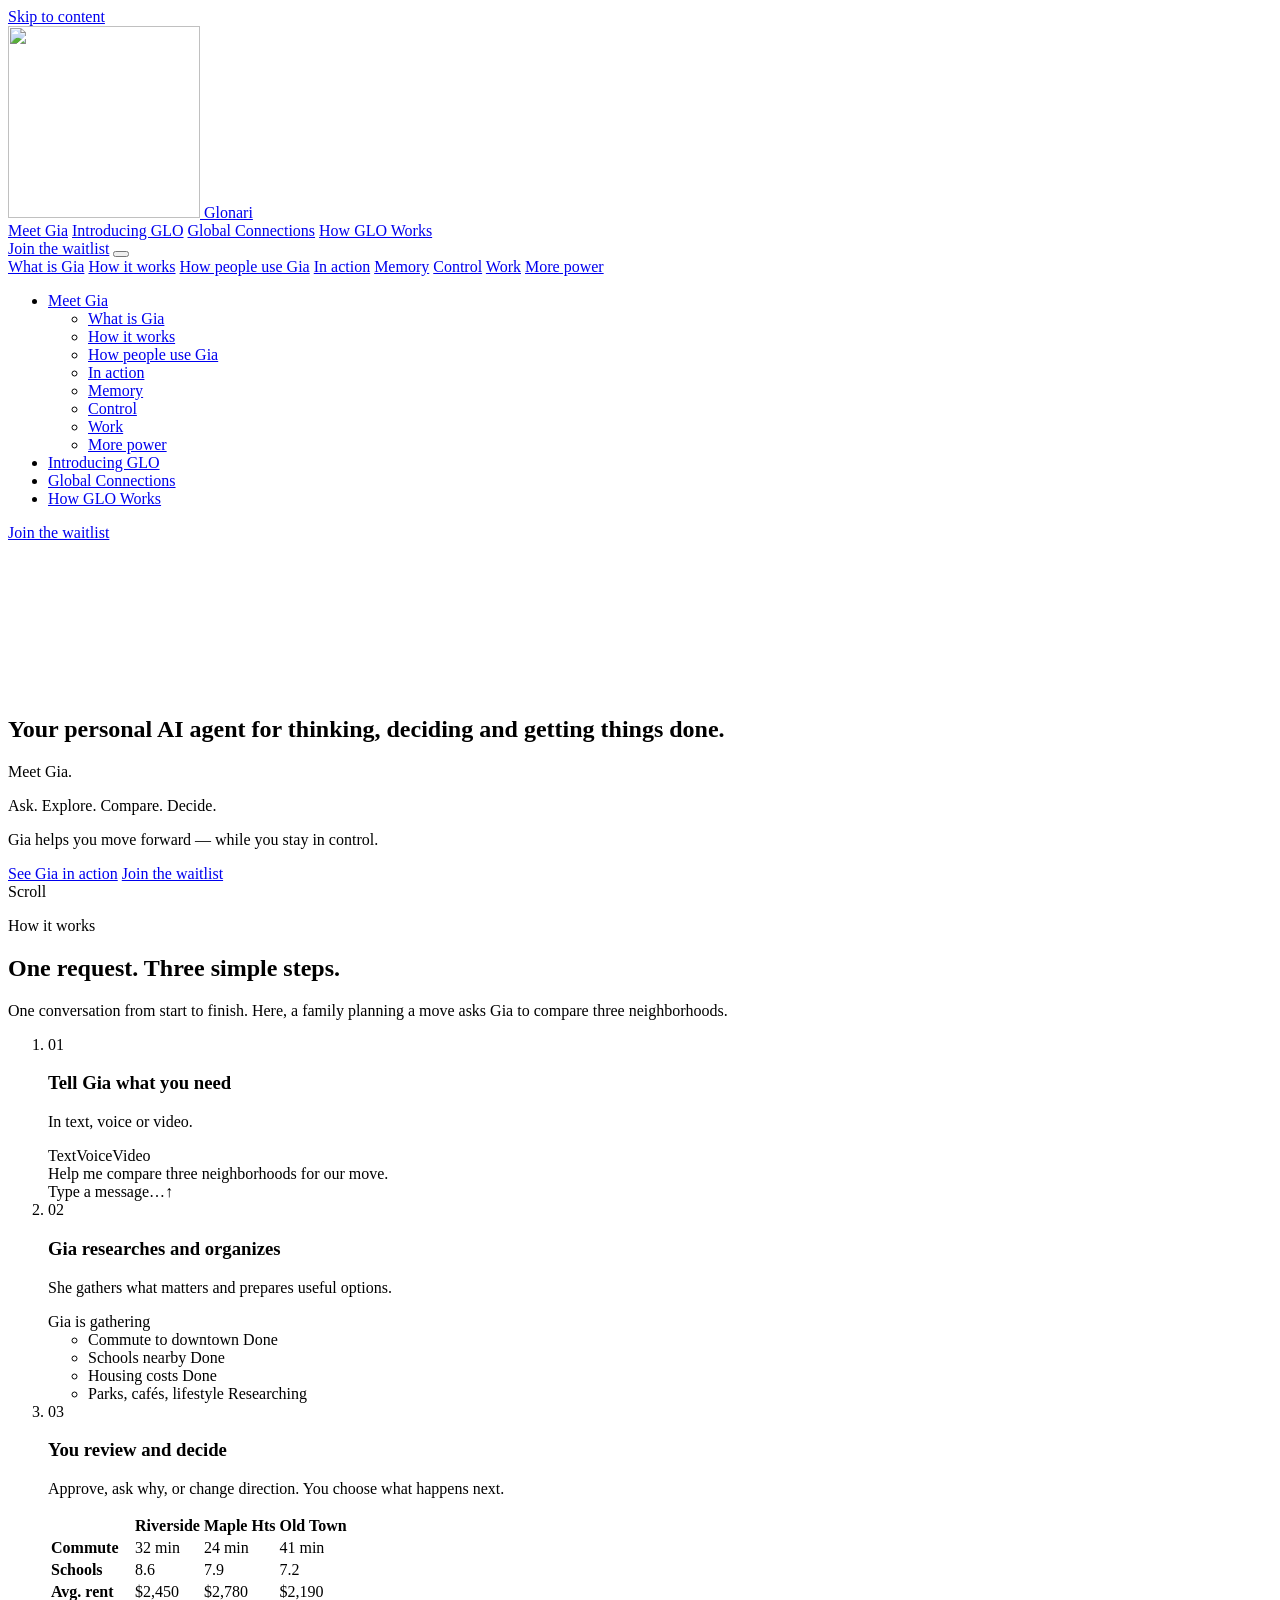
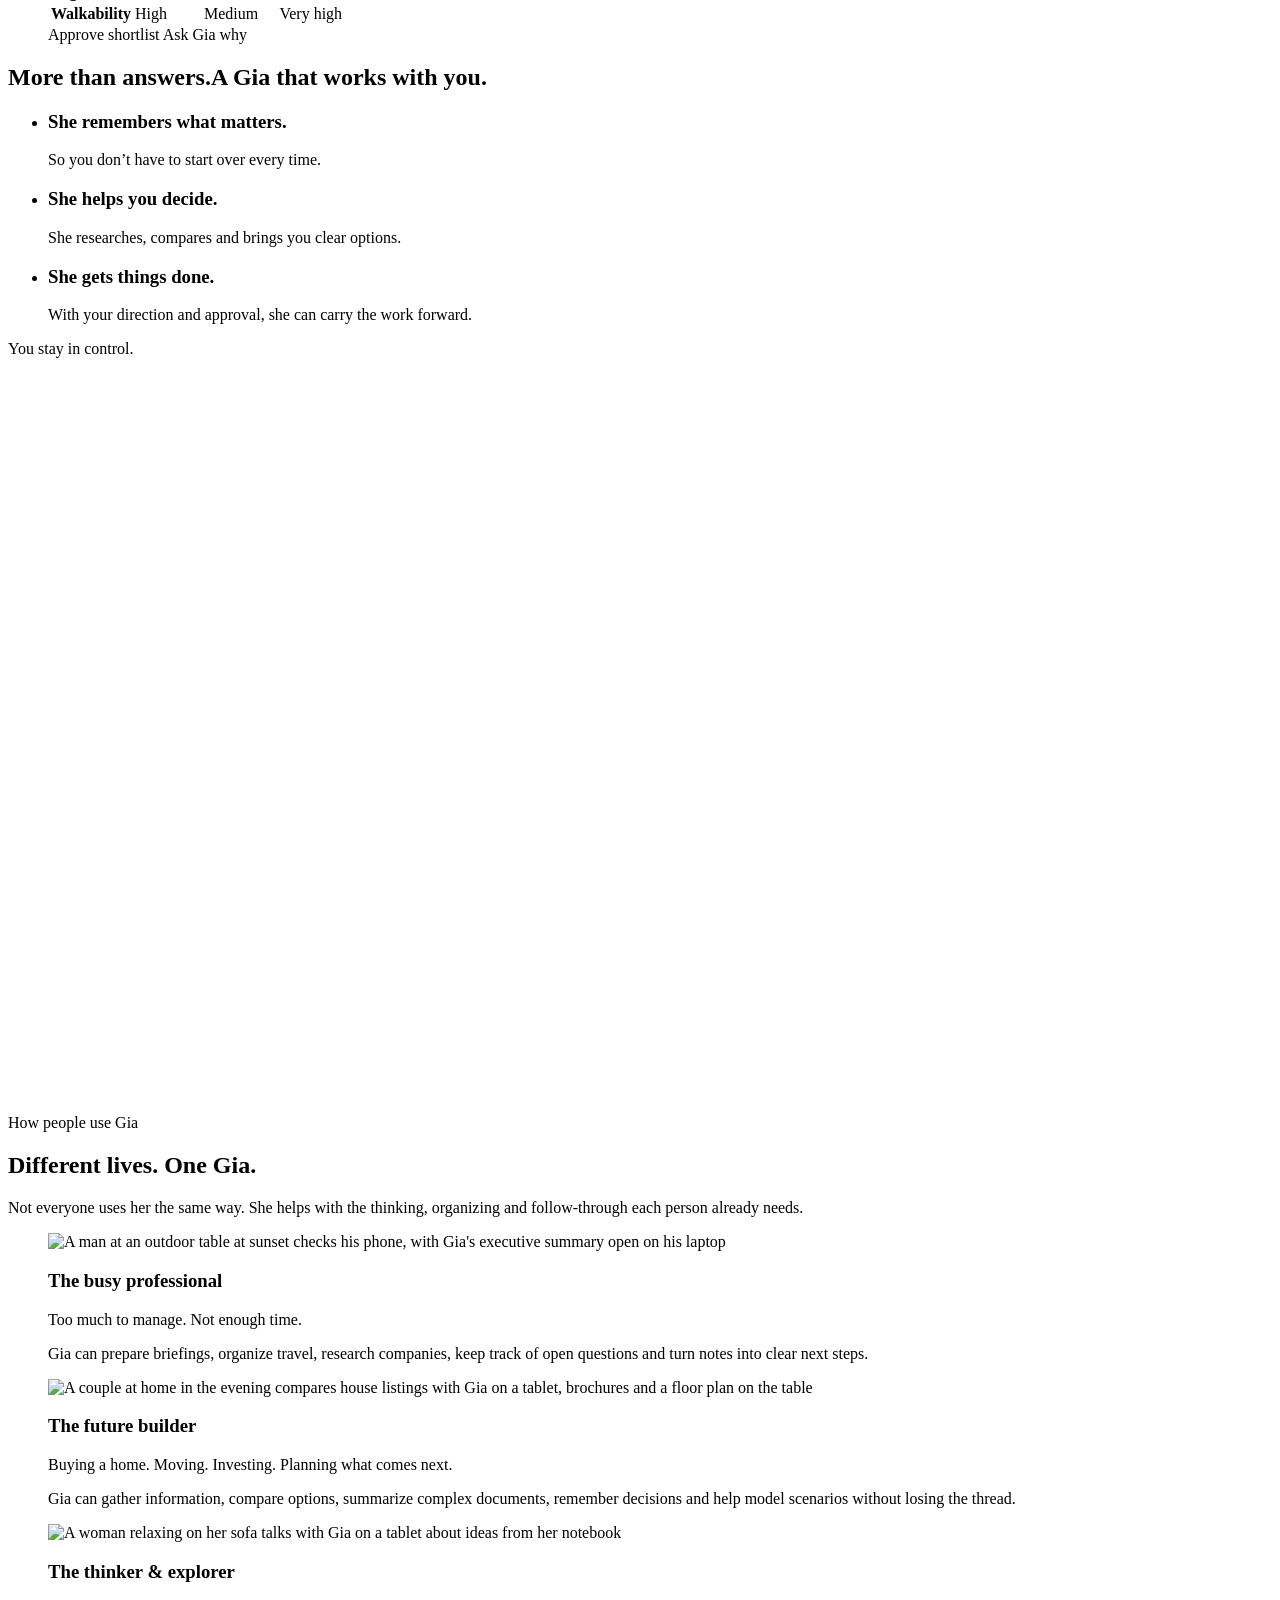
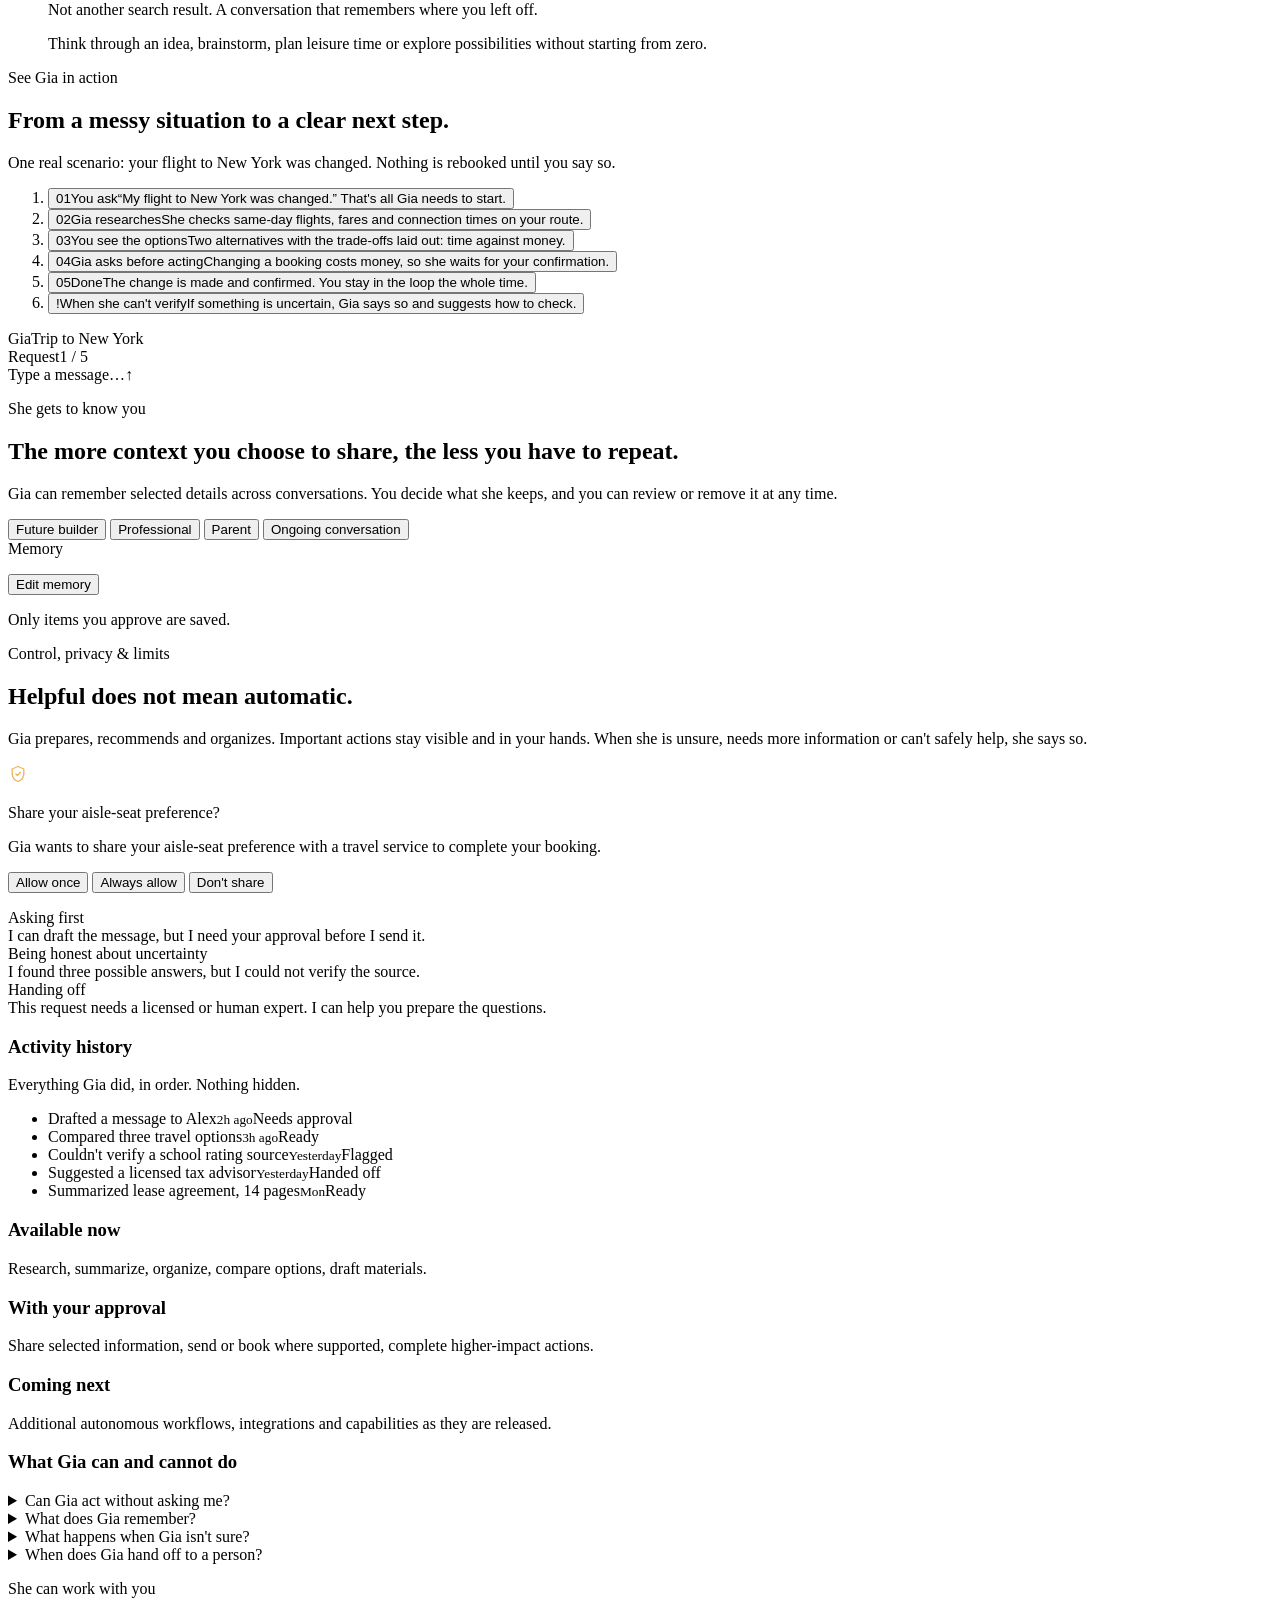
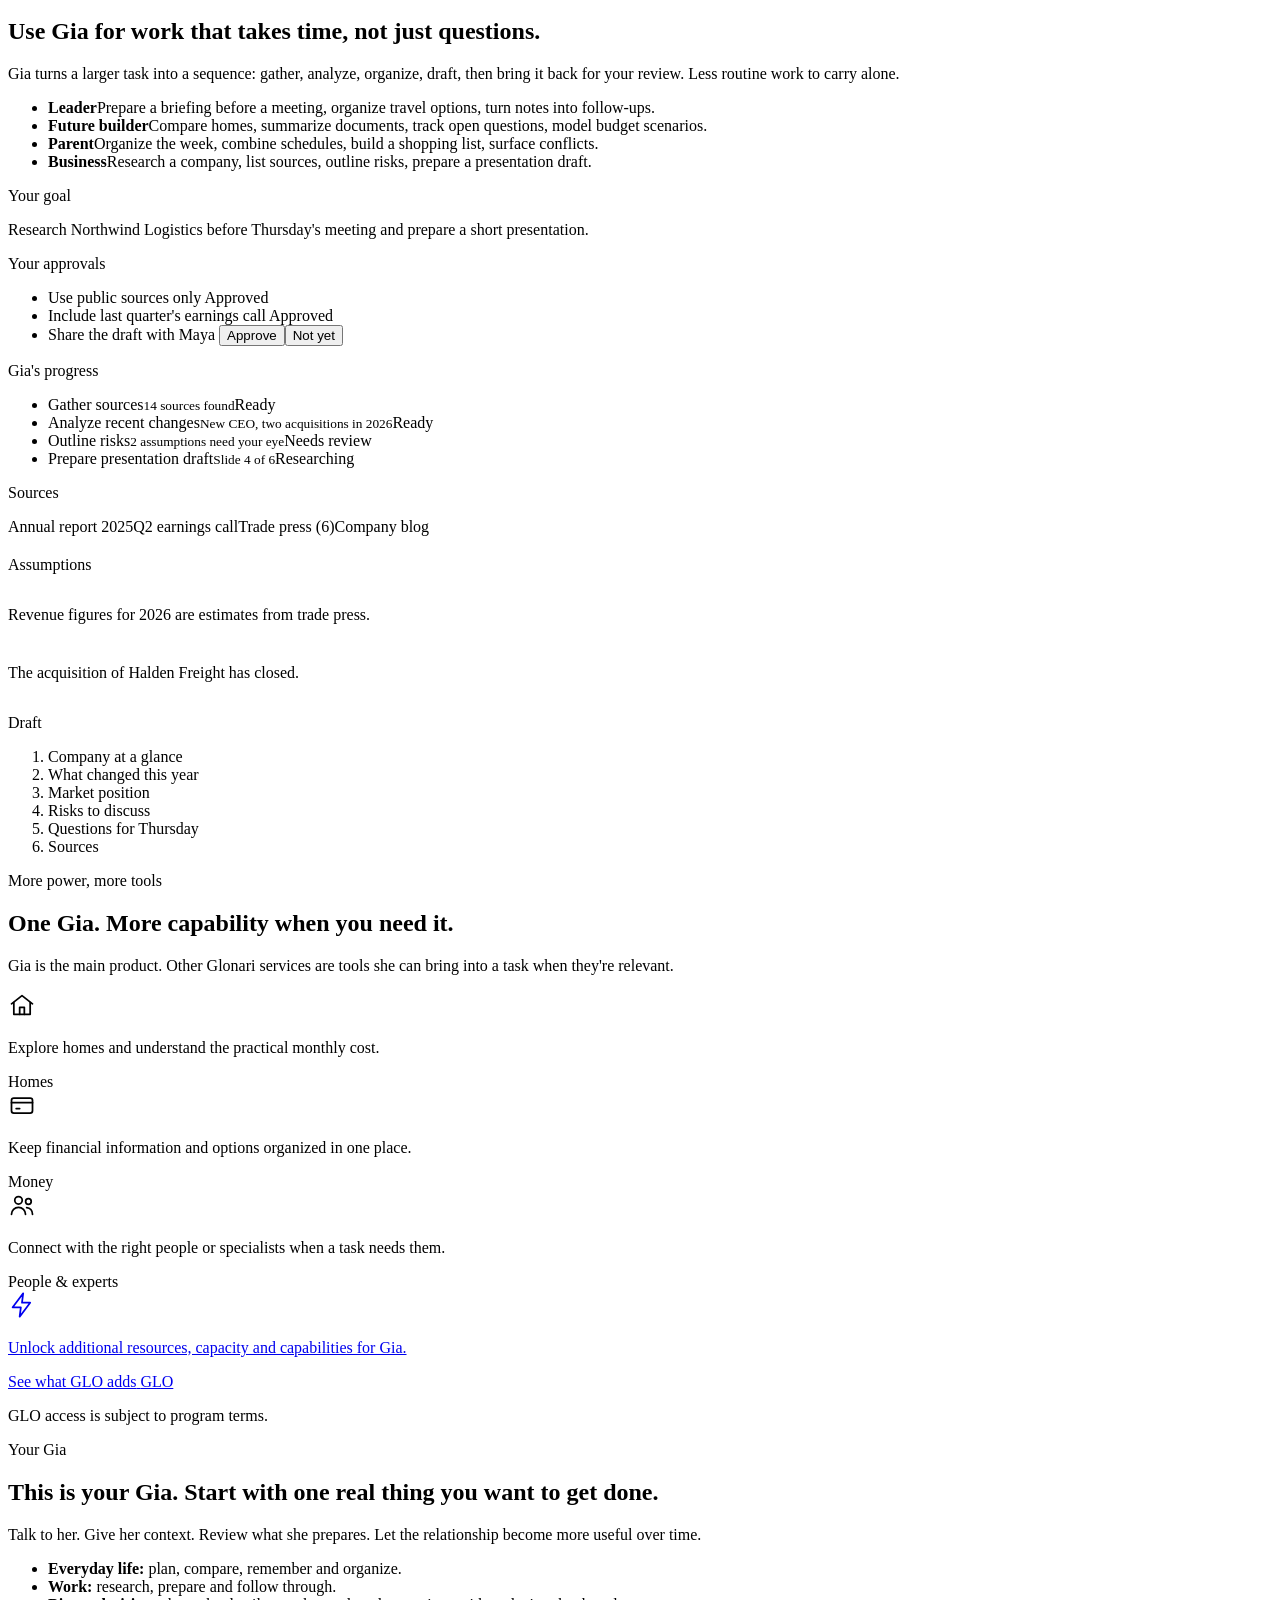
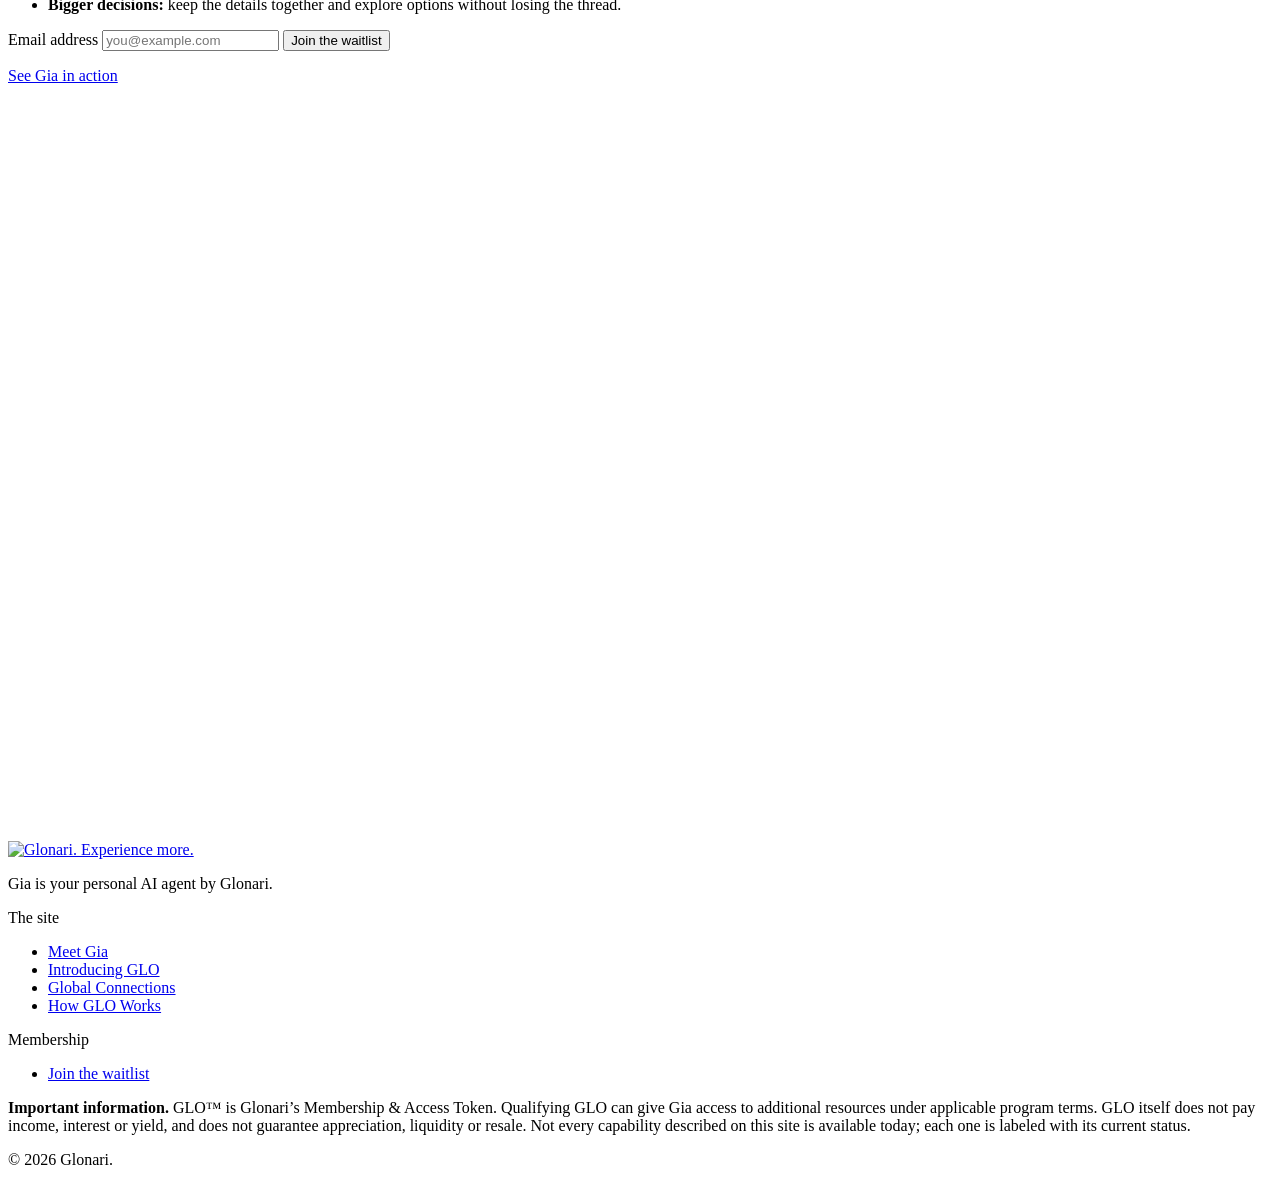
==== index.html @ 541f6dfb "Add files via upload" ====
<!DOCTYPE html>
<html lang="en">
<head>
<meta charset="utf-8">
<meta name="viewport" content="width=device-width, initial-scale=1, viewport-fit=cover">
<title>Meet Gia</title>
<link rel="preconnect" href="https://fonts.googleapis.com">
<link rel="preconnect" href="https://fonts.gstatic.com" crossorigin>
<link href="https://fonts.googleapis.com/css2?family=IBM+Plex+Mono:wght@500;600&amp;family=IBM+Plex+Sans:wght@400;500;600;700&amp;family=Playfair+Display:wght@500;600;700&amp;display=swap" rel="stylesheet">
<link rel="icon" href="assets/logo/favicon-32.png" sizes="32x32" type="image/png">
<link rel="apple-touch-icon" href="assets/logo/favicon-180.png">
<link rel="stylesheet" href="css/tokens.css">
<link rel="stylesheet" href="css/base.css">
<link rel="stylesheet" href="css/components.css">
<link rel="stylesheet" href="css/shell.css">
<link rel="stylesheet" href="css/pages/meet-gia.css">
</head>
<body class="no-js" data-page="meet-gia">
<a class="sr-only" href="#main">Skip to content</a>

<!-- shell:header -->
<header class="site-header">
  <div class="site-header__row">
    <a class="brand" href="#what" aria-label="Glonari, back to top">
      <img class="brand__mark" src="assets/logo/glonari-mark.webp" width="192" height="192" alt="">
      <span class="brand__name">Glonari</span>
    </a>
    <nav class="site-nav" aria-label="Site">
        <a href="index.html" aria-current="page">Meet Gia</a>
        <a href="glo.html">Introducing GLO</a>
        <a href="global-connections.html">Global Connections</a>
        <a href="how-glo-works.html">How GLO Works</a>
    </nav>
    <a class="btn btn--primary btn--sm header-cta" href="#join">Join the waitlist</a>
    <button class="menu-toggle" type="button" aria-expanded="false" aria-controls="mobile-menu" aria-label="Open menu"><span></span></button>
  </div>
  <div class="subnav">
    <nav class="subnav__inner" aria-label="On this page">
        <a href="#what">What is Gia</a>
        <a href="#how">How it works</a>
        <a href="#people">How people use Gia</a>
        <a href="#in-action">In action</a>
        <a href="#memory">Memory</a>
        <a href="#control">Control</a>
        <a href="#work">Work</a>
        <a href="#more-power">More power</a>
    </nav>
  </div>
  <div class="progress" aria-hidden="true"></div>
</header>
<div class="mobile-menu" id="mobile-menu">
  <nav aria-label="Site">
    <ul class="mm">
      <li class="mm__page is-current"><a href="index.html" aria-current="page">Meet Gia</a>
        <ul class="mm__sections" aria-label="On this page">
          <li><a href="#what">What is Gia</a></li>
          <li><a href="#how">How it works</a></li>
          <li><a href="#people">How people use Gia</a></li>
          <li><a href="#in-action">In action</a></li>
          <li><a href="#memory">Memory</a></li>
          <li><a href="#control">Control</a></li>
          <li><a href="#work">Work</a></li>
          <li><a href="#more-power">More power</a></li>
        </ul>
      </li>
      <li class="mm__page"><a href="glo.html">Introducing GLO</a></li>
      <li class="mm__page"><a href="global-connections.html">Global Connections</a></li>
      <li class="mm__page"><a href="how-glo-works.html">How GLO Works</a></li>
    </ul>
  </nav>
  <a class="btn btn--primary" href="#join">Join the waitlist</a>
</div>
<!-- /shell:header -->

<main id="main">

<!-- 01 HERO -->
<section class="hero" id="what" aria-label="Meet Gia">
  <div class="hero__stage">
    <canvas class="hero__canvas" aria-hidden="true"></canvas>
    <div class="hero__scrim" aria-hidden="true"></div>
    <div class="hero__copy">
      <div class="container">
        <div class="hero__caps">
          <div class="cap cap--1"><h1>Your personal AI agent for thinking, deciding and getting things done.</h1></div>
          <div class="cap cap--2" aria-hidden="true"><p class="cap__display">Meet Gia.</p></div>
          <div class="cap cap--3" aria-hidden="true"><p class="cap__display">Ask. Explore. Compare. Decide.</p></div>
          <div class="cap cap--4">
            <p class="cap__display">Gia helps you move forward — while you stay in control.</p>
            <div class="btn-row btn-row--stack">
              <a class="btn btn--primary" href="#in-action">See Gia in action</a>
              <a class="btn btn--secondary" href="#join">Join the waitlist</a>
            </div>
          </div>
        </div>
      </div>
    </div>
    <div class="hero__hint" aria-hidden="true">Scroll</div>
    <div class="hero__loading" aria-hidden="true"></div>
  </div>
</section>

<!-- 02 HOW IT WORKS -->
<section class="section" id="how" aria-labelledby="how-title">
  <div class="container">
    <header class="head--center reveal">
      <p class="eyebrow">How it works</p>
      <h2 class="h2" id="how-title">One request. Three simple steps.</h2>
      <p class="lead">One conversation from start to finish. Here, a family planning a move asks Gia to compare three neighborhoods.</p>
    </header>

    <ol class="steps gap-major" data-stagger>
      <li class="step">
        <div class="step__text">
          <span class="step__num">01</span>
          <h3 class="h4">Tell Gia what you need</h3>
          <p class="small">In text, voice or video.</p>
        </div>
        <div class="glass mock" aria-label="Example: the request">
          <div class="modes" aria-hidden="true"><span class="mode is-on">Text</span><span class="mode">Voice</span><span class="mode">Video</span></div>
          <div class="bubble bubble--user">Help me compare three neighborhoods for our move.</div>
          <div class="mock__input" aria-hidden="true"><span>Type a message…</span><span>↑</span></div>
        </div>
      </li>
      <li class="step">
        <div class="step__text">
          <span class="step__num">02</span>
          <h3 class="h4">Gia researches and organizes</h3>
          <p class="small">She gathers what matters and prepares useful options.</p>
        </div>
        <div class="glass mock" aria-label="Example: Gia researching">
          <div class="gia-tag"><span class="gia-dot"></span>Gia is gathering</div>
          <ul class="factor-list">
            <li>Commute to downtown <span class="status status--ready">Done</span></li>
            <li>Schools nearby <span class="status status--ready">Done</span></li>
            <li>Housing costs <span class="status status--ready">Done</span></li>
            <li>Parks, cafés, lifestyle <span class="status status--working">Researching</span></li>
          </ul>
        </div>
      </li>
      <li class="step">
        <div class="step__text">
          <span class="step__num">03</span>
          <h3 class="h4">You review and decide</h3>
          <p class="small">Approve, ask why, or change direction. You choose what happens next.</p>
        </div>
        <div class="glass mock is-active" aria-label="Example: comparison for review">
          <table class="cmp">
            <thead><tr><th scope="col"></th><th scope="col">Riverside</th><th scope="col">Maple Hts</th><th scope="col">Old Town</th></tr></thead>
            <tbody>
              <tr><th scope="row">Commute</th><td>32 min</td><td class="best">24 min</td><td>41 min</td></tr>
              <tr><th scope="row">Schools</th><td class="best">8.6</td><td>7.9</td><td>7.2</td></tr>
              <tr><th scope="row">Avg. rent</th><td>$2,450</td><td>$2,780</td><td class="best">$2,190</td></tr>
              <tr><th scope="row">Walkability</th><td>High</td><td>Medium</td><td class="best">Very high</td></tr>
            </tbody>
          </table>
          <div class="btn-row">
            <span class="btn btn--primary btn--sm">Approve shortlist</span>
            <span class="btn btn--secondary btn--sm">Ask Gia why</span>
          </div>
        </div>
      </li>
    </ol>
  </div>
</section>

<!-- 02b A GIA THAT WORKS WITH YOU (breather) -->
<section class="section section--compact section--deep" id="with-you" data-nav="how" aria-labelledby="with-you-title">
  <div class="container breather">
    <div class="breather__text reveal">
      <h2 class="h2" id="with-you-title">More than answers.<span class="breather__sub">A Gia that works with you.</span></h2>
      <ul class="pillars">
        <li><h3 class="h4">She remembers what matters.</h3><p class="small">So you don’t have to start over every time.</p></li>
        <li><h3 class="h4">She helps you decide.</h3><p class="small">She researches, compares and brings you clear options.</p></li>
        <li><h3 class="h4">She gets things done.</h3><p class="small">With your direction and approval, she can carry the work forward.</p></li>
      </ul>
      <p class="breather__close">You stay in control.</p>
    </div>
    <figure class="breather__media media-frame" style="--ratio: 16 / 9">
      <div class="media-frame__box" data-parallax>
        <video class="breather__video" src="assets/video/works-with-you.mp4" poster="assets/images/works-with-you-start.webp" data-end-poster="assets/images/works-with-you-end.webp" width="1280" height="720" muted playsinline preload="auto" aria-hidden="true"></video>
      </div>
    </figure>
  </div>
</section>

<!-- 03 HOW PEOPLE USE GIA -->
<section class="section" id="people" aria-labelledby="people-title">
  <div class="container">
    <header class="head--center reveal">
      <p class="eyebrow">How people use Gia</p>
      <h2 class="h2" id="people-title">Different lives. One Gia.</h2>
      <p class="lead">Not everyone uses her the same way. She helps with the thinking, organizing and follow-through each person already needs.</p>
    </header>

    <div class="personas gap-major" data-stagger>
      <figure class="persona">
        <div class="media-frame__box persona__frame" data-parallax>
          <img class="persona__img" src="assets/images/busy-professional.webp" width="1200" height="675" loading="lazy" decoding="async" style="object-position: 38% 50%" alt="A man at an outdoor table at sunset checks his phone, with Gia's executive summary open on his laptop">
        </div>
        <figcaption class="persona__body">
          <h3 class="h4">The busy professional</h3>
          <p class="persona__tag">Too much to manage. Not enough time.</p>
          <p class="small">Gia can prepare briefings, organize travel, research companies, keep track of open questions and turn notes into clear next steps.</p>
        </figcaption>
      </figure>
      <figure class="persona">
        <div class="media-frame__box persona__frame" data-parallax>
          <img class="persona__img" src="assets/images/couple-comparing-homes.webp" width="1200" height="675" loading="lazy" decoding="async" style="object-position: 55% 50%" alt="A couple at home in the evening compares house listings with Gia on a tablet, brochures and a floor plan on the table">
        </div>
        <figcaption class="persona__body">
          <h3 class="h4">The future builder</h3>
          <p class="persona__tag">Buying a home. Moving. Investing. Planning what comes next.</p>
          <p class="small">Gia can gather information, compare options, summarize complex documents, remember decisions and help model scenarios without losing the thread.</p>
        </figcaption>
      </figure>
      <figure class="persona">
        <div class="media-frame__box persona__frame" data-parallax>
          <img class="persona__img" src="assets/images/quiet-moment.webp" width="1200" height="900" loading="lazy" decoding="async" style="object-position: 50% 45%" alt="A woman relaxing on her sofa talks with Gia on a tablet about ideas from her notebook">
        </div>
        <figcaption class="persona__body">
          <h3 class="h4">The thinker &amp; explorer</h3>
          <p class="persona__tag">Not another search result. A conversation that remembers where you left off.</p>
          <p class="small">Think through an idea, brainstorm, plan leisure time or explore possibilities without starting from zero.</p>
        </figcaption>
      </figure>
    </div>
  </div>
</section>

<!-- 04 SEE GIA IN ACTION -->
<section class="section" id="in-action" aria-labelledby="action-title">
  <div class="container">
    <div class="action">
      <div class="action__list">
        <header class="reveal">
          <p class="eyebrow">See Gia in action</p>
          <h2 class="h2" id="action-title">From a messy situation to a clear next step.</h2>
          <p class="lead">One real scenario: your flight to New York was changed. Nothing is rebooked until you say so.</p>
        </header>
        <ol class="action__rows" id="action-rows">
          <li class="arow is-active"><button type="button" data-state="0"><span class="arow__mark">01</span><span class="arow__title">You ask</span><span class="arow__desc">“My flight to New York was changed.” That's all Gia needs to start.</span></button></li>
          <li class="arow"><button type="button" data-state="1"><span class="arow__mark">02</span><span class="arow__title">Gia researches</span><span class="arow__desc">She checks same-day flights, fares and connection times on your route.</span></button></li>
          <li class="arow"><button type="button" data-state="2"><span class="arow__mark">03</span><span class="arow__title">You see the options</span><span class="arow__desc">Two alternatives with the trade-offs laid out: time against money.</span></button></li>
          <li class="arow"><button type="button" data-state="3"><span class="arow__mark">04</span><span class="arow__title">Gia asks before acting</span><span class="arow__desc">Changing a booking costs money, so she waits for your confirmation.</span></button></li>
          <li class="arow"><button type="button" data-state="4"><span class="arow__mark">05</span><span class="arow__title">Done</span><span class="arow__desc">The change is made and confirmed. You stay in the loop the whole time.</span></button></li>
          <li class="arow arow--alt"><button type="button" data-state="5"><span class="arow__mark">!</span><span class="arow__title">When she can't verify</span><span class="arow__desc">If something is uncertain, Gia says so and suggests how to check.</span></button></li>
        </ol>
      </div>
      <div class="action__panel">
        <div class="glass phone is-active" role="region" aria-label="Gia conversation example" aria-live="polite">
          <div class="phone__head"><span class="gia-dot"></span><span class="phone__title">Gia</span><span class="phone__sub">Trip to New York</span></div>
          <div class="phone__body" id="phone-body"></div>
          <div class="phone__foot">
            <div class="phone__state"><span id="phone-state">Request</span><span id="phone-count">1 / 5</span></div>
            <div class="mock__input" aria-hidden="true"><span>Type a message…</span><span>↑</span></div>
          </div>
        </div>
      </div>
    </div>
  </div>
</section>

<!-- 05 MEMORY -->
<section class="section section--deep" id="memory" aria-labelledby="memory-title">
  <div class="container split split--mem">
    <div>
      <header class="reveal">
        <p class="eyebrow">She gets to know you</p>
        <h2 class="h2" id="memory-title">The more context you choose to share, the less you have to repeat.</h2>
        <p class="lead">Gia can remember selected details across conversations. You decide what she keeps, and you can review or remove it at any time.</p>
      </header>
      <div class="tabs" role="tablist" aria-label="Memory examples">
        <button class="tab" role="tab" aria-selected="true" aria-controls="mem-panel" data-mem="builder">Future builder</button>
        <button class="tab" role="tab" aria-selected="false" aria-controls="mem-panel" data-mem="pro" tabindex="-1">Professional</button>
        <button class="tab" role="tab" aria-selected="false" aria-controls="mem-panel" data-mem="parent" tabindex="-1">Parent</button>
        <button class="tab" role="tab" aria-selected="false" aria-controls="mem-panel" data-mem="talk" tabindex="-1">Ongoing conversation</button>
      </div>
    </div>
    <div class="glass mem is-active" id="mem-panel" role="tabpanel">
      <div class="mem__chat" id="mem-chat"></div>
      <aside class="mem__side" aria-label="Memory">
        <div class="mem__head"><span class="h4">Memory</span><span class="caption" id="mem-count"></span></div>
        <ul class="mem__list" id="mem-list"></ul>
        <div class="mem__toast" id="mem-toast" aria-live="polite"></div>
        <button class="btn btn--ghost btn--sm" type="button" id="mem-edit">Edit memory</button>
        <p class="mem__note">Only items you approve are saved.</p>
      </aside>
    </div>
  </div>
</section>

<!-- 06 CONTROL, PRIVACY & LIMITS -->
<section class="section" id="control" aria-labelledby="control-title">
  <div class="container">
    <header class="head--center reveal">
      <p class="eyebrow">Control, privacy &amp; limits</p>
      <h2 class="h2" id="control-title">Helpful does not mean automatic.</h2>
      <p class="lead">Gia prepares, recommends and organizes. Important actions stay visible and in your hands. When she is unsure, needs more information or can't safely help, she says so.</p>
    </header>

    <div class="control gap-major">
      <div class="glass perm is-active" aria-labelledby="perm-q">
        <div class="perm__icon" aria-hidden="true">
          <svg width="20" height="20" viewBox="0 0 24 24" fill="none" stroke="#F2B35A" stroke-width="1.6" stroke-linecap="round" stroke-linejoin="round"><path d="M12 3l7 3v5c0 4.5-3 8.5-7 10-4-1.5-7-5.5-7-10V6l7-3z"/><path d="M9.5 12l1.8 1.8L15 10"/></svg>
        </div>
        <p class="perm__q" id="perm-q">Share your aisle-seat preference?</p>
        <p class="small">Gia wants to share your aisle-seat preference with a travel service to complete your booking.</p>
        <div class="perm__choices" id="perm-choices">
          <button class="btn btn--primary btn--sm" type="button" data-perm="Allow once">Allow once</button>
          <button class="btn btn--secondary btn--sm" type="button" data-perm="Always allow">Always allow</button>
          <button class="btn btn--ghost btn--sm" type="button" data-perm="Don't share">Don't share</button>
        </div>
        <p class="perm__result" id="perm-result" aria-live="polite"></p>
        <div class="says">
          <div class="say"><span class="say__label">Asking first</span><div class="bubble bubble--gia">I can draft the message, but I need your approval before I send it.</div></div>
          <div class="say"><span class="say__label">Being honest about uncertainty</span><div class="bubble bubble--gia">I found three possible answers, but I could not verify the source.</div></div>
          <div class="say"><span class="say__label">Handing off</span><div class="bubble bubble--gia">This request needs a licensed or human expert. I can help you prepare the questions.</div></div>
        </div>
      </div>

      <div class="card">
        <h3 class="h4">Activity history</h3>
        <p class="caption">Everything Gia did, in order. Nothing hidden.</p>
        <ul class="log" id="log">
          <li>Drafted a message to Alex<small>2h ago</small><span class="status status--review">Needs approval</span></li>
          <li>Compared three travel options<small>3h ago</small><span class="status status--ready">Ready</span></li>
          <li>Couldn't verify a school rating source<small>Yesterday</small><span class="status status--review">Flagged</span></li>
          <li>Suggested a licensed tax advisor<small>Yesterday</small><span class="status status--muted">Handed off</span></li>
          <li>Summarized lease agreement, 14 pages<small>Mon</small><span class="status status--ready">Ready</span></li>
        </ul>
      </div>
    </div>

    <div class="tiers" data-stagger>
      <div class="card tier" style="--dot: var(--gp-gold-mid)" data-spotlight><h3 class="tier__name">Available now</h3><p class="small">Research, summarize, organize, compare options, draft materials.</p></div>
      <div class="card tier" style="--dot: var(--gp-blue)" data-spotlight><h3 class="tier__name">With your approval</h3><p class="small">Share selected information, send or book where supported, complete higher-impact actions.</p></div>
      <div class="card tier" style="--dot: var(--gp-violet)" data-spotlight><h3 class="tier__name">Coming next</h3><p class="small">Additional autonomous workflows, integrations and capabilities as they are released.</p></div>
    </div>

    <div class="faq">
      <h3 class="h4">What Gia can and cannot do</h3>
      <details><summary>Can Gia act without asking me?</summary><p class="small">Not for anything important. She can research, summarize and draft on her own. Sending, sharing, booking or paying always waits for your approval.</p></details>
      <details><summary>What does Gia remember?</summary><p class="small">Only what you choose to save. You can review, edit or remove any item in Memory at any time.</p></details>
      <details><summary>What happens when Gia isn't sure?</summary><p class="small">She tells you what she couldn't verify and suggests how to check it, instead of guessing.</p></details>
      <details><summary>When does Gia hand off to a person?</summary><p class="small">When a request needs a licensed professional or a human expert. She says so and helps you prepare.</p></details>
      <!-- Waiting for the answer from the product and legal teams: remove "hidden" and write the answer to show it. -->
      <details hidden><summary>Where is my data stored, and how do I delete it?</summary><p class="small">Answer to come from the product and legal teams.</p></details>
    </div>
  </div>
</section>

<!-- 07 WORK -->
<section class="section section--deep" id="work" aria-labelledby="work-title">
  <div class="container">
    <div class="split" style="align-items: start;">
      <header class="reveal">
        <p class="eyebrow">She can work with you</p>
        <h2 class="h2" id="work-title">Use Gia for work that takes time, not just questions.</h2>
        <p class="lead">Gia turns a larger task into a sequence: gather, analyze, organize, draft, then bring it back for your review. Less routine work to carry alone.</p>
      </header>
      <ul class="examples">
        <li><b>Leader</b><span class="small">Prepare a briefing before a meeting, organize travel options, turn notes into follow-ups.</span></li>
        <li><b>Future builder</b><span class="small">Compare homes, summarize documents, track open questions, model budget scenarios.</span></li>
        <li><b>Parent</b><span class="small">Organize the week, combine schedules, build a shopping list, surface conflicts.</span></li>
        <li><b>Business</b><span class="small">Research a company, list sources, outline risks, prepare a presentation draft.</span></li>
      </ul>
    </div>

    <div class="glass ws gap-major is-active" aria-label="Example task workspace">
      <div class="ws__pane">
        <p class="ws__label">Your goal</p>
        <p class="ws__goal">Research Northwind Logistics before Thursday's meeting and prepare a short presentation.</p>
        <p class="ws__label">Your approvals</p>
        <ul class="appr">
          <li>Use public sources only <span class="status status--ready">Approved</span></li>
          <li>Include last quarter's earnings call <span class="status status--ready">Approved</span></li>
          <li id="appr-share">Share the draft with Maya <span class="btn-row" style="gap:6px"><button class="btn btn--primary btn--sm" type="button" data-appr="yes">Approve</button><button class="btn btn--ghost btn--sm" type="button" data-appr="no">Not yet</button></span></li>
        </ul>
      </div>
      <div class="ws__pane">
        <p class="ws__label">Gia's progress</p>
        <ul class="tasks">
          <li>Gather sources<small>14 sources found</small><span class="status status--ready">Ready</span></li>
          <li>Analyze recent changes<small>New CEO, two acquisitions in 2026</small><span class="status status--ready">Ready</span></li>
          <li>Outline risks<small>2 assumptions need your eye</small><span class="status status--review">Needs review</span></li>
          <li>Prepare presentation draft<small>Slide 4 of 6</small><span class="status status--working">Researching</span><span class="bar"><i></i></span></li>
        </ul>
        <div class="ws__cols">
          <div>
            <p class="ws__label">Sources</p>
            <div class="chips"><span class="chip">Annual report 2025</span><span class="chip">Q2 earnings call</span><span class="chip">Trade press (6)</span><span class="chip">Company blog</span></div>
            <p class="ws__label" style="margin-top:20px">Assumptions</p>
            <div style="display:grid;gap:8px">
              <p class="assume">Revenue figures for 2026 are estimates from trade press.</p>
              <p class="assume">The acquisition of Halden Freight has closed.</p>
            </div>
          </div>
          <div>
            <p class="ws__label">Draft</p>
            <ol class="draft"><li>Company at a glance</li><li>What changed this year</li><li>Market position</li><li>Risks to discuss</li><li>Questions for Thursday</li><li>Sources</li></ol>
          </div>
        </div>
      </div>
    </div>
  </div>
</section>

<!-- 08 MORE POWER -->
<section class="section section--glow" id="more-power" aria-labelledby="power-title">
  <div class="container">
    <header class="head--center reveal">
      <p class="eyebrow">More power, more tools</p>
      <h2 class="h2" id="power-title">One Gia. More capability when you need it.</h2>
      <p class="lead">Gia is the main product. Other Glonari services are tools she can bring into a task when they're relevant.</p>
    </header>
    <div class="tools gap-major" data-stagger>
      <div class="card tool" data-spotlight>
        <svg class="draw-icon" width="28" height="28" viewBox="0 0 24 24" fill="none" stroke="currentColor" stroke-width="1.5" stroke-linecap="round" stroke-linejoin="round" aria-hidden="true"><path d="M3 11l9-7 9 7"/><path d="M5 10v10h14V10"/><path d="M10 20v-6h4v6"/></svg>
        <p class="tool__text">Explore homes and understand the practical monthly cost.</p>
        <span class="tool__name">Homes</span>
      </div>
      <div class="card tool" data-spotlight>
        <svg class="draw-icon" width="28" height="28" viewBox="0 0 24 24" fill="none" stroke="currentColor" stroke-width="1.5" stroke-linecap="round" stroke-linejoin="round" aria-hidden="true"><rect x="3" y="6" width="18" height="13" rx="2"/><path d="M3 10h18"/><path d="M7 15h3"/></svg>
        <p class="tool__text">Keep financial information and options organized in one place.</p>
        <span class="tool__name">Money</span>
      </div>
      <div class="card tool" data-spotlight>
        <svg class="draw-icon" width="28" height="28" viewBox="0 0 24 24" fill="none" stroke="currentColor" stroke-width="1.5" stroke-linecap="round" stroke-linejoin="round" aria-hidden="true"><circle cx="9" cy="8" r="3.2"/><path d="M3 20c0-3.3 2.7-6 6-6s6 2.7 6 6"/><circle cx="17.5" cy="9" r="2.4"/><path d="M16 14.2c2.9.3 5 2.6 5 5.8"/></svg>
        <p class="tool__text">Connect with the right people or specialists when a task needs them.</p>
        <span class="tool__name">People &amp; experts</span>
      </div>
      <a class="card tool tool--link" href="glo.html" data-spotlight>
        <svg class="draw-icon" width="28" height="28" viewBox="0 0 24 24" fill="none" stroke="currentColor" stroke-width="1.5" stroke-linecap="round" stroke-linejoin="round" aria-hidden="true"><path d="M13 2L4 14h7l-1 8 9-12h-7l1-8z"/></svg>
        <p class="tool__text">Unlock additional resources, capacity and capabilities for Gia.</p>
        <span class="tool__more">See what GLO adds</span>
        <span class="tool__name">GLO</span>
      </a>
    </div>
    <p class="caption tools-note">GLO access is subject to program terms.</p>
  </div>
</section>

<!-- 09 FINAL CTA -->
<section class="section section--deep" id="join" aria-labelledby="join-title">
  <div class="container final">
    <div>
      <p class="eyebrow">Your Gia</p>
      <h2 class="final__h" id="join-title">This is your Gia. Start with one real thing you want to get done.</h2>
      <p class="lead">Talk to her. Give her context. Review what she prepares. Let the relationship become more useful over time.</p>
      <ul class="uses">
        <li><b>Everyday life:</b> plan, compare, remember and organize.</li>
        <li><b>Work:</b> research, prepare and follow through.</li>
        <li><b>Bigger decisions:</b> keep the details together and explore options without losing the thread.</li>
      </ul>
      <form class="waitlist" id="waitlist" novalidate>
        <label class="sr-only" for="wl-email">Email address</label>
        <input id="wl-email" type="email" name="email" placeholder="you@example.com" autocomplete="email" required>
        <button class="btn btn--primary" type="submit">Join the waitlist</button>
      </form>
      <p class="waitlist__msg" id="wl-msg" aria-live="polite"></p>
      <p class="final__alt"><a href="#in-action">See Gia in action</a></p>
    </div>
    <figure class="final__media" data-parallax>
      <video class="final__img" data-play-once data-delay="400" data-still="assets/images/final-gia-still.webp" muted playsinline preload="metadata" poster="assets/images/final-gia-poster.webp" width="1280" height="720" aria-hidden="true">
        <source src="assets/video/final-gia.mp4" type="video/mp4">
      </video>
    </figure>
  </div>
</section>

</main>

<!-- shell:footer -->
<footer class="site-footer">
  <div class="container">
    <div class="footer__top" style="--footer-cols: 2">
      <div class="footer__brand">
        <a class="footer-logo" href="#what" aria-label="Glonari, back to top">
          <picture>
            <source media="(max-width: 768px)" srcset="assets/logo/glonari-lockup-stacked.webp" width="760" height="359">
            <img src="assets/logo/glonari-lockup-horizontal.webp" width="840" height="222" alt="Glonari. Experience more.">
          </picture>
        </a>
        <p class="small footer__about">Gia is your personal AI agent by Glonari.</p>
      </div>
      <nav class="footer__col" aria-label="Footer: site">
        <p class="footer__head">The site</p>
        <ul>
          <li><a href="index.html" aria-current="page">Meet Gia</a></li>
          <li><a href="glo.html">Introducing GLO</a></li>
          <li><a href="global-connections.html">Global Connections</a></li>
          <li><a href="how-glo-works.html">How GLO Works</a></li>
        </ul>
      </nav>
      <div class="footer__col">
        <p class="footer__head">Membership</p>
        <ul>
          <li><a href="#join">Join the waitlist</a></li>
        </ul>
      </div>
    </div>
    <div class="footer__info">
      <p class="caption"><strong>Important information.</strong> GLO&trade; is Glonari&rsquo;s Membership &amp; Access Token. Qualifying GLO can give Gia access to additional resources under applicable program terms. GLO itself does not pay income, interest or yield, and does not guarantee appreciation, liquidity or resale. Not every capability described on this site is available today; each one is labeled with its current status.</p>
    </div>
    <p class="caption mono footer__legal">© 2026 Glonari.</p>
  </div>
</footer>
<!-- /shell:footer -->

<script src="js/site.js"></script>
<script src="js/components.js"></script>
<script src="js/pages/meet-gia-frames.js"></script>
<script src="js/pages/meet-gia.js"></script>
</body>
</html>
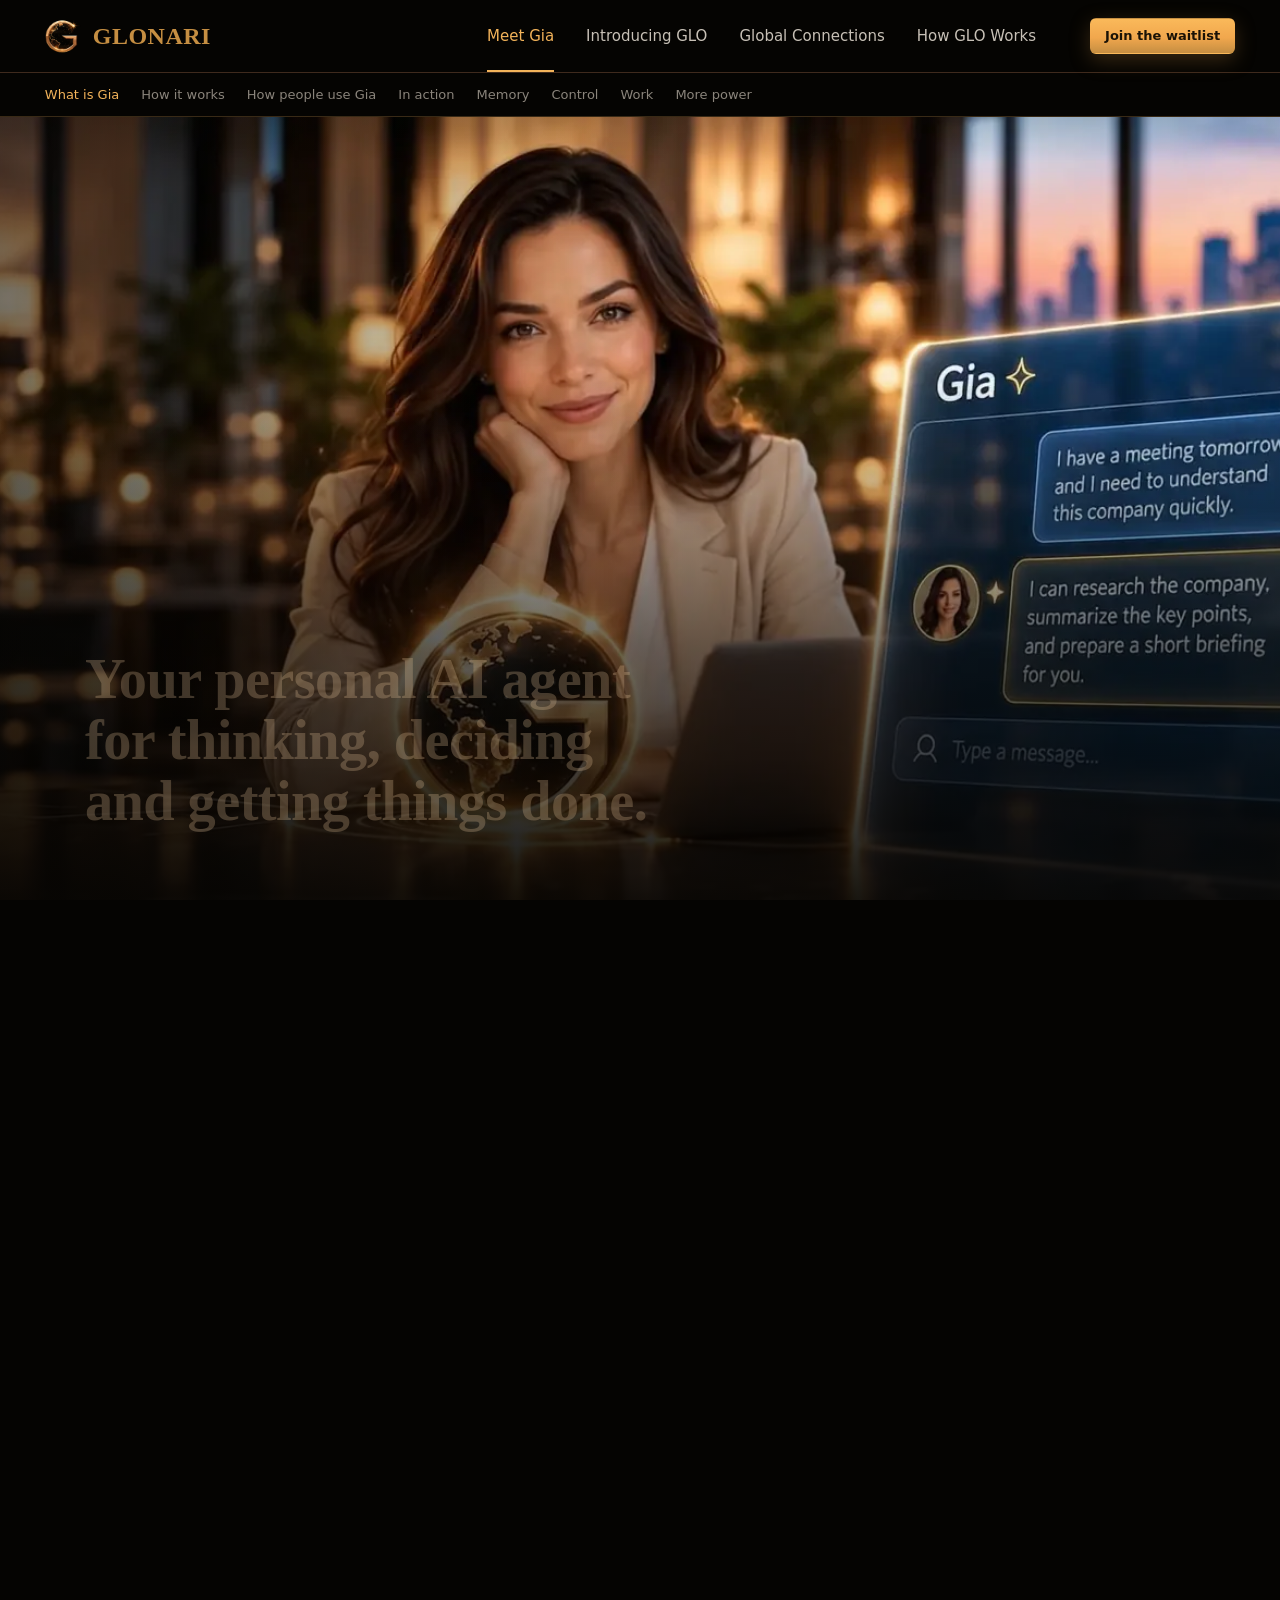
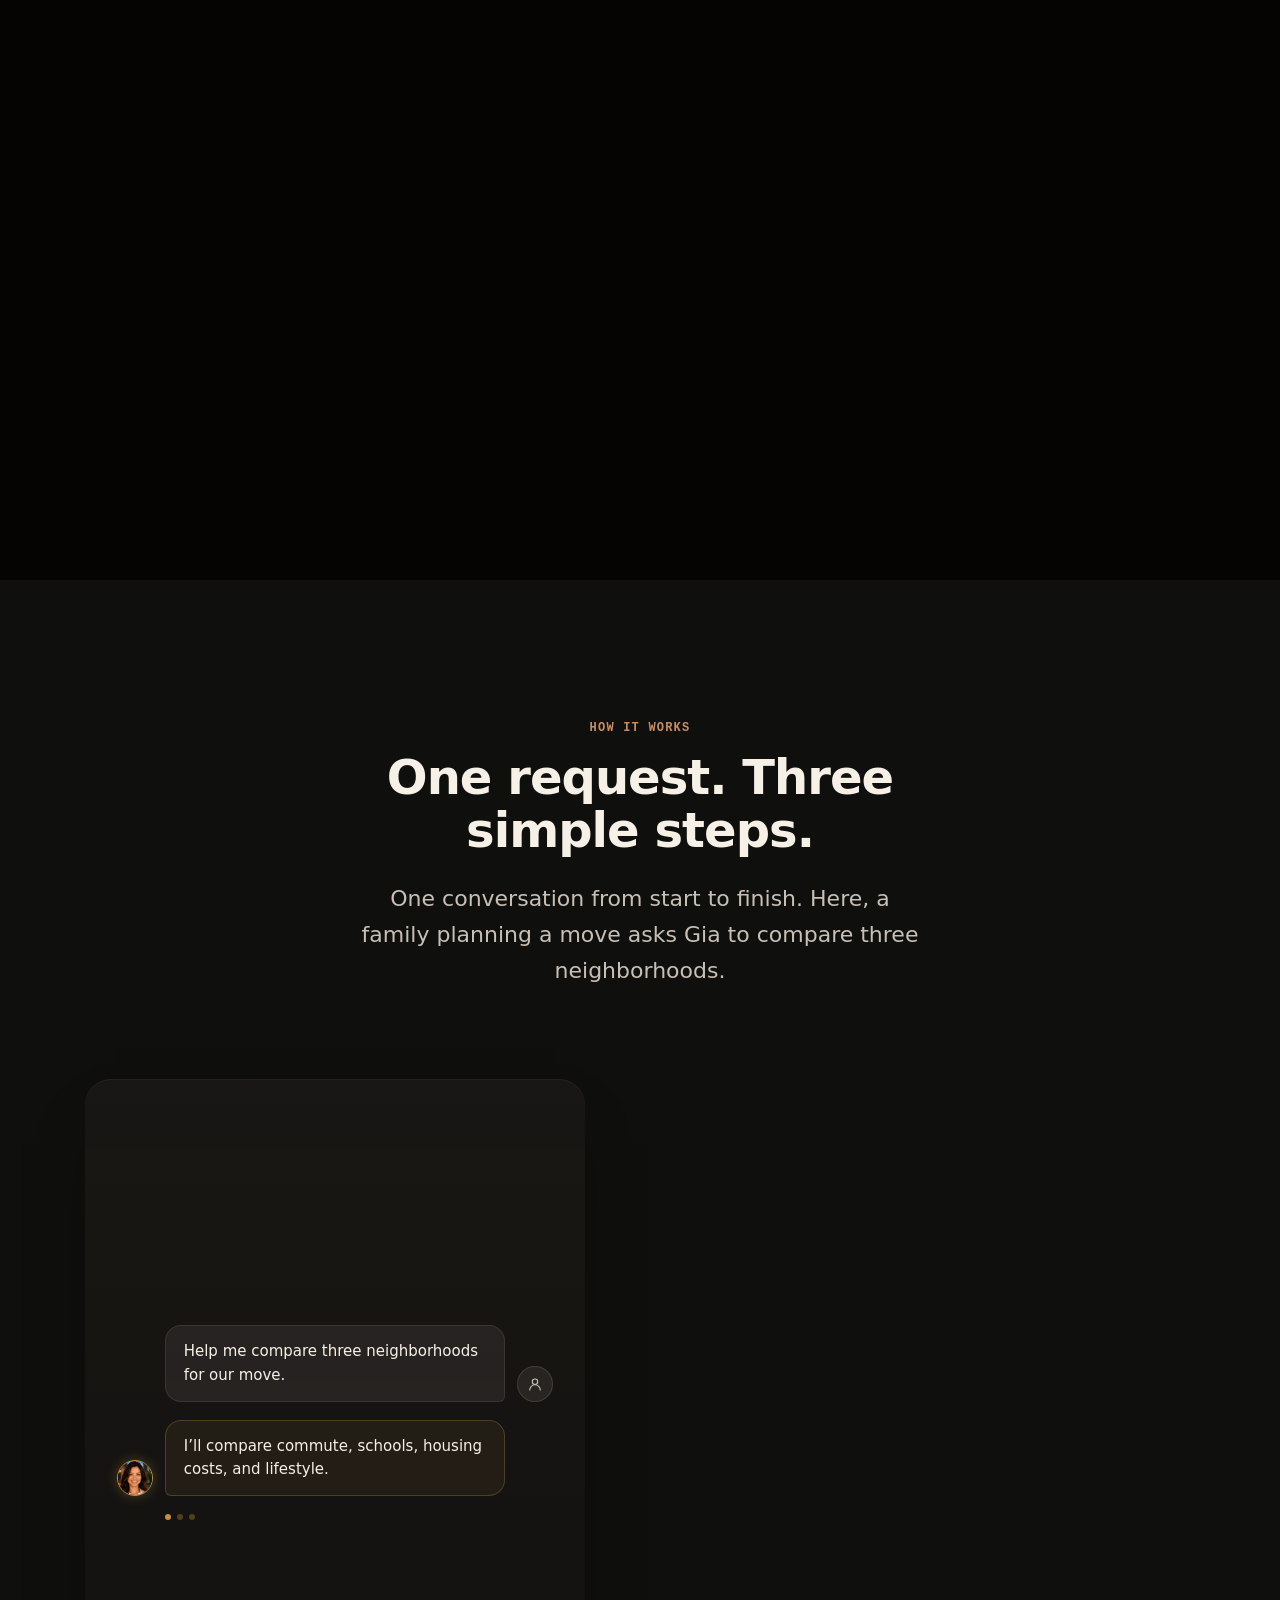
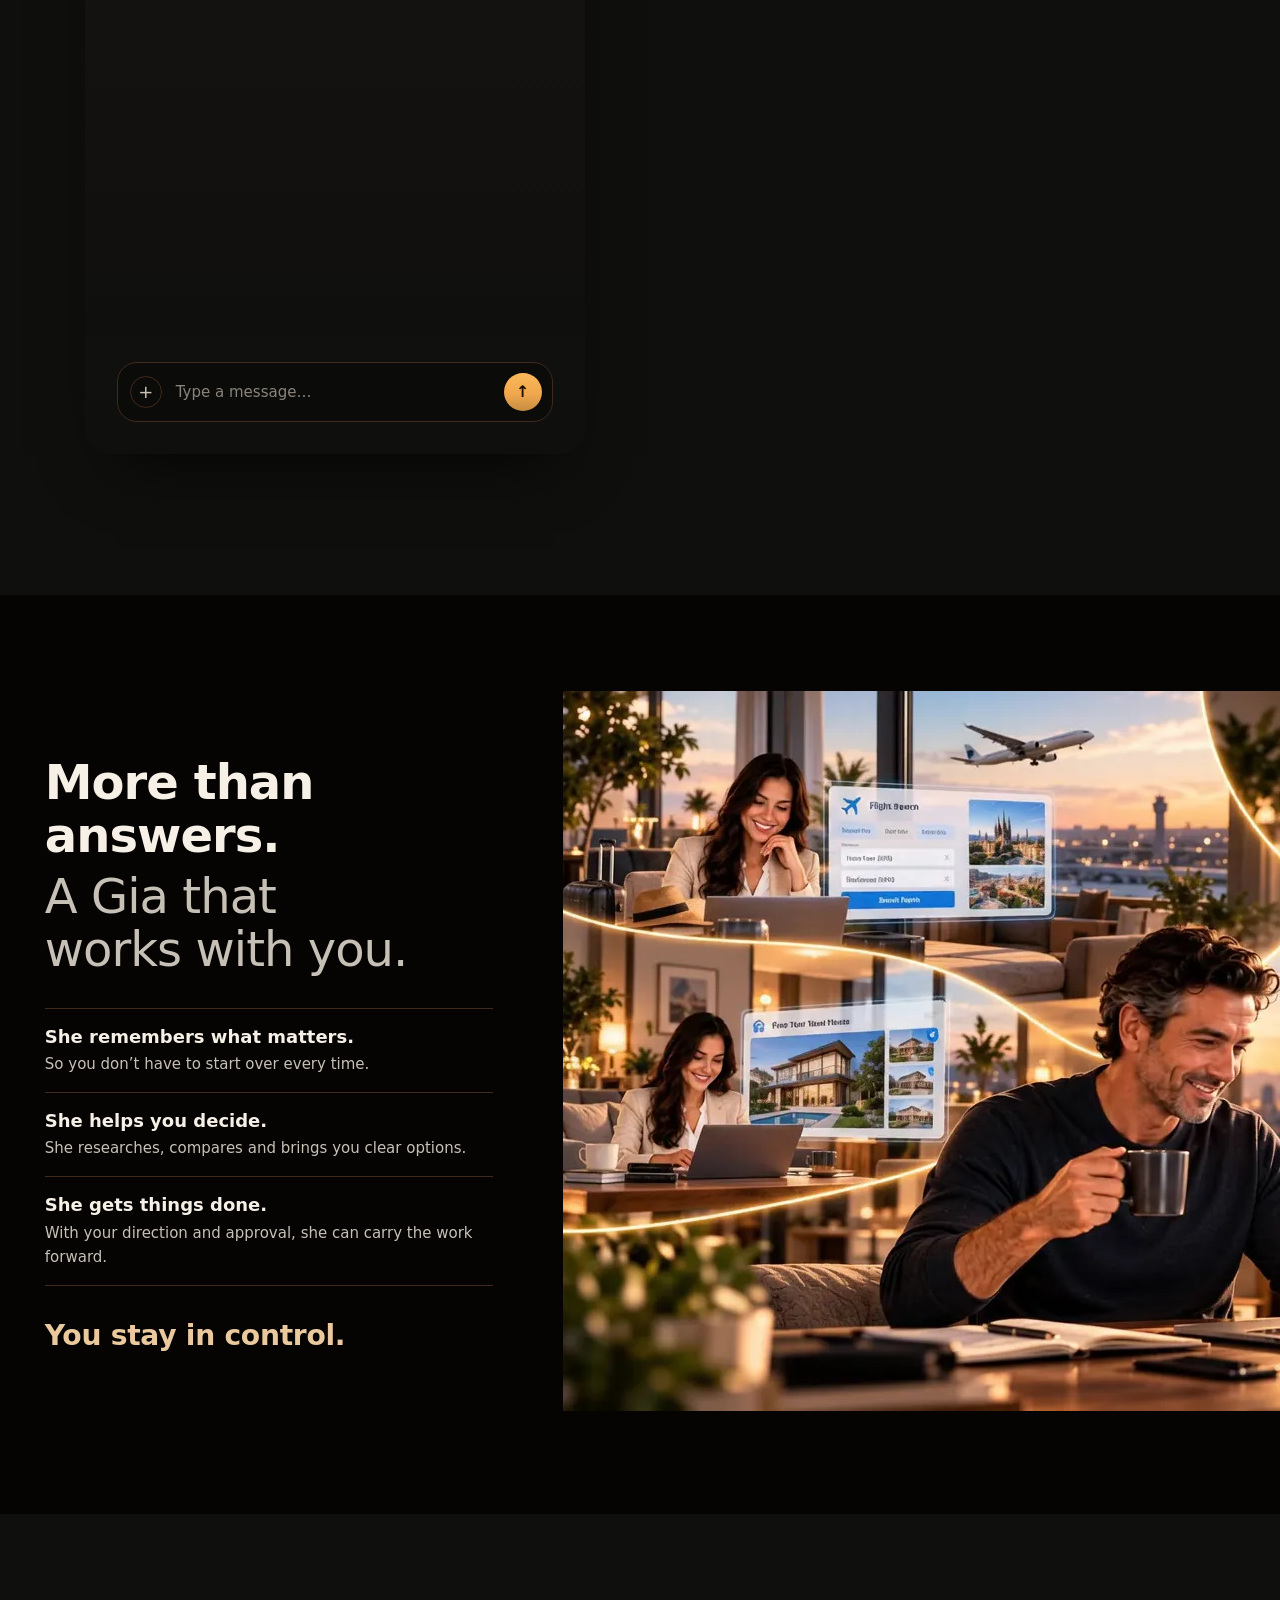
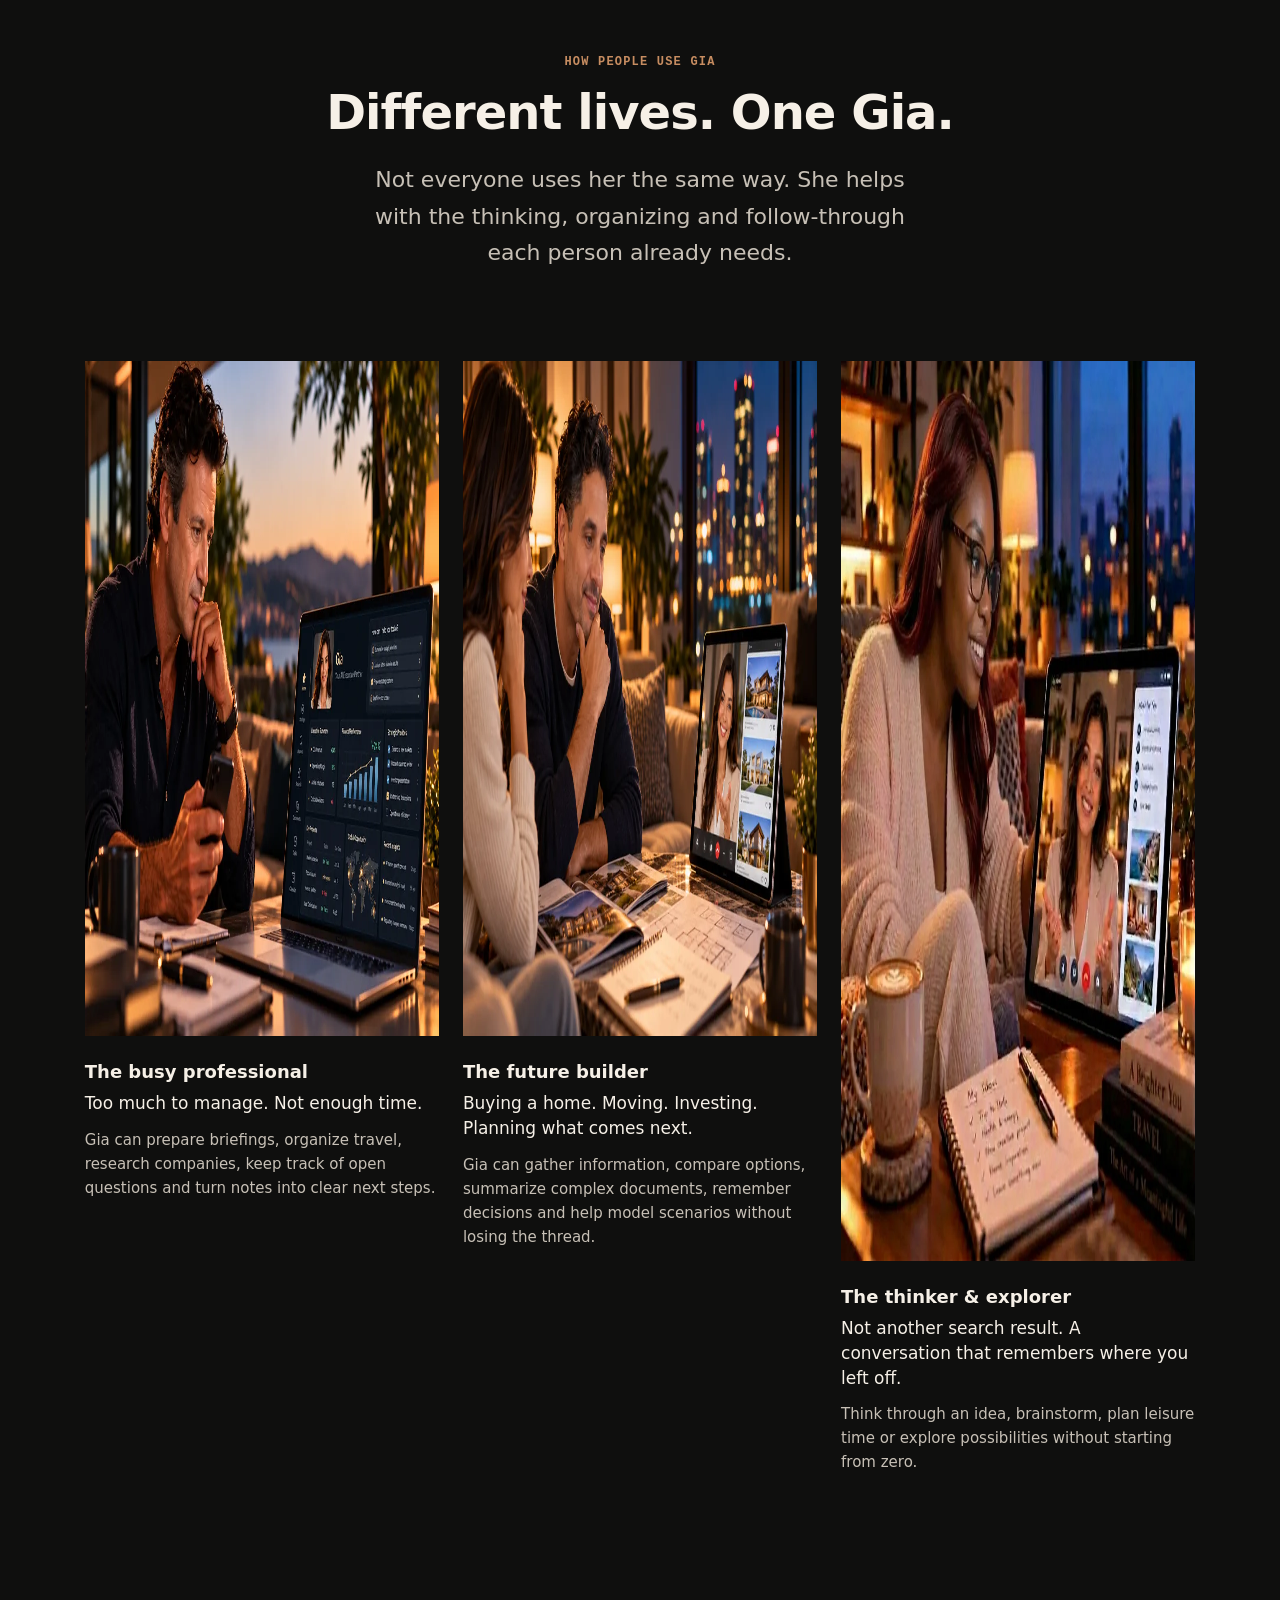
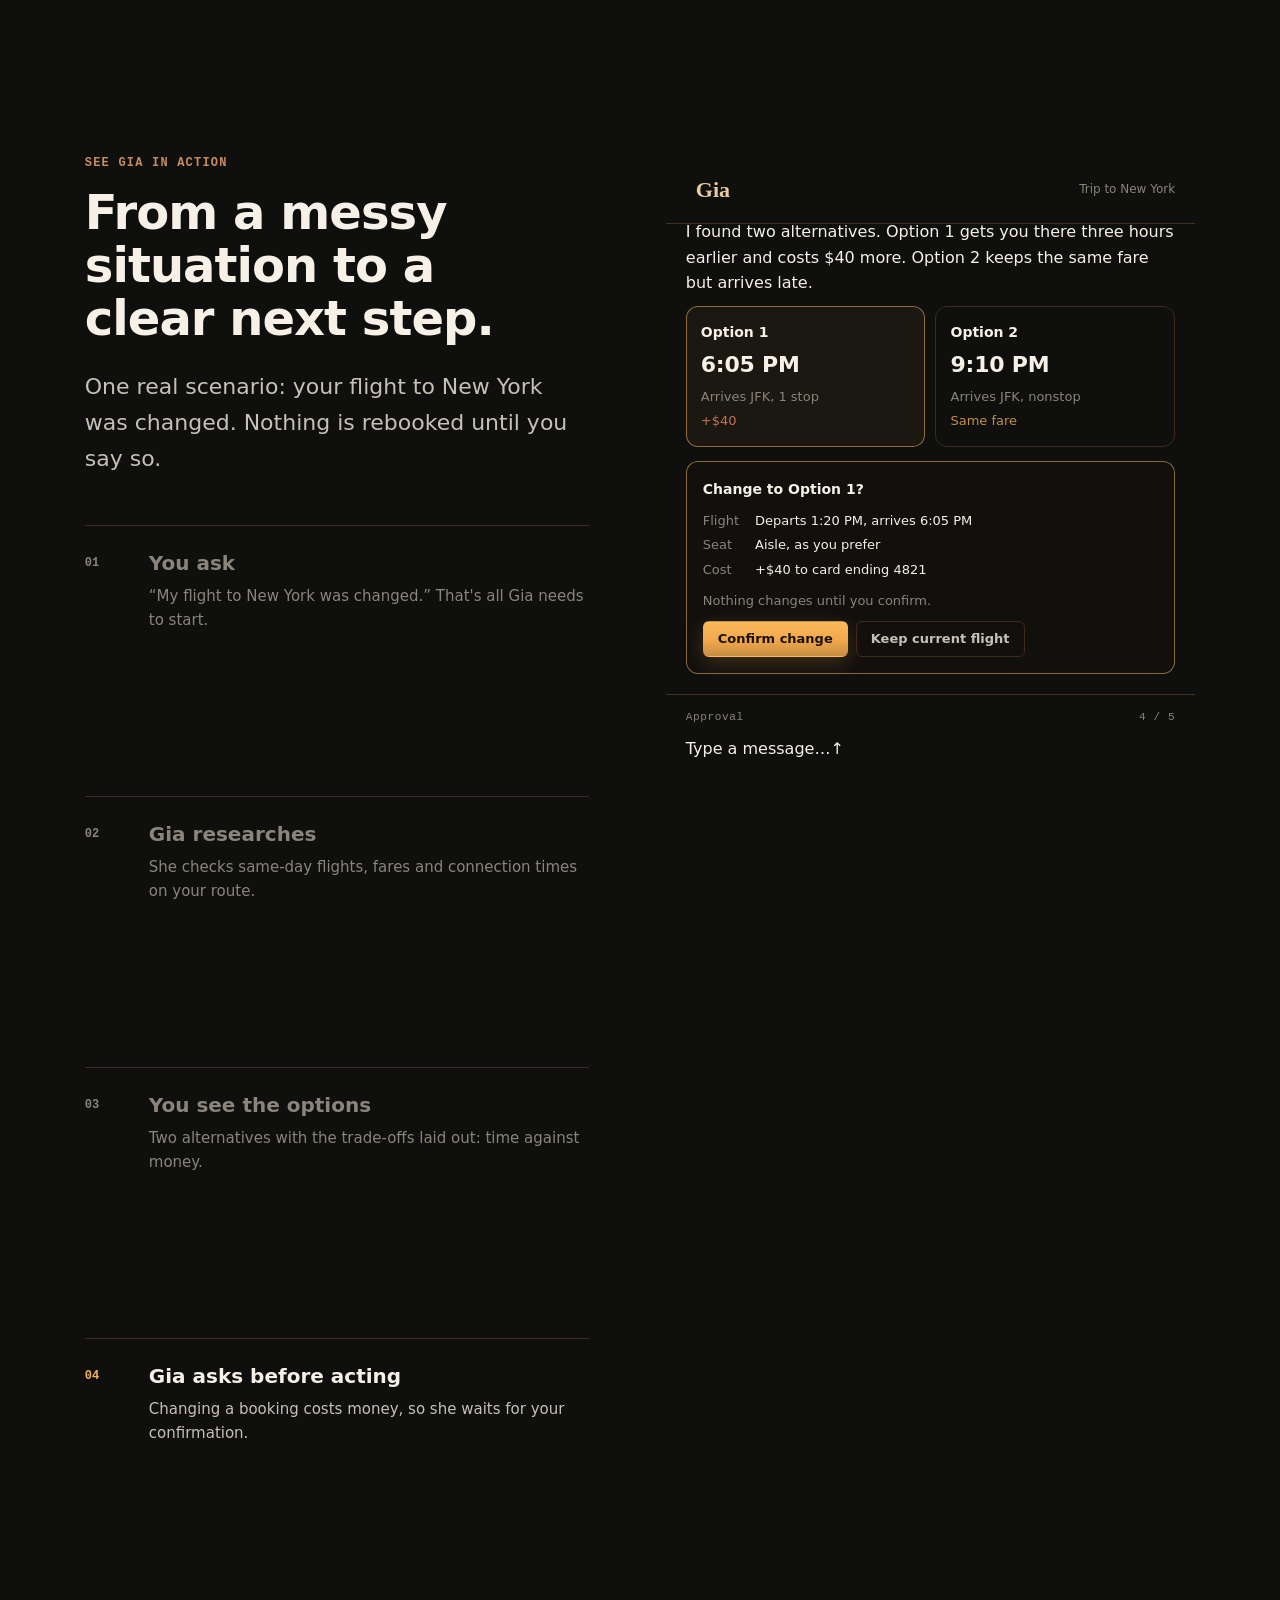
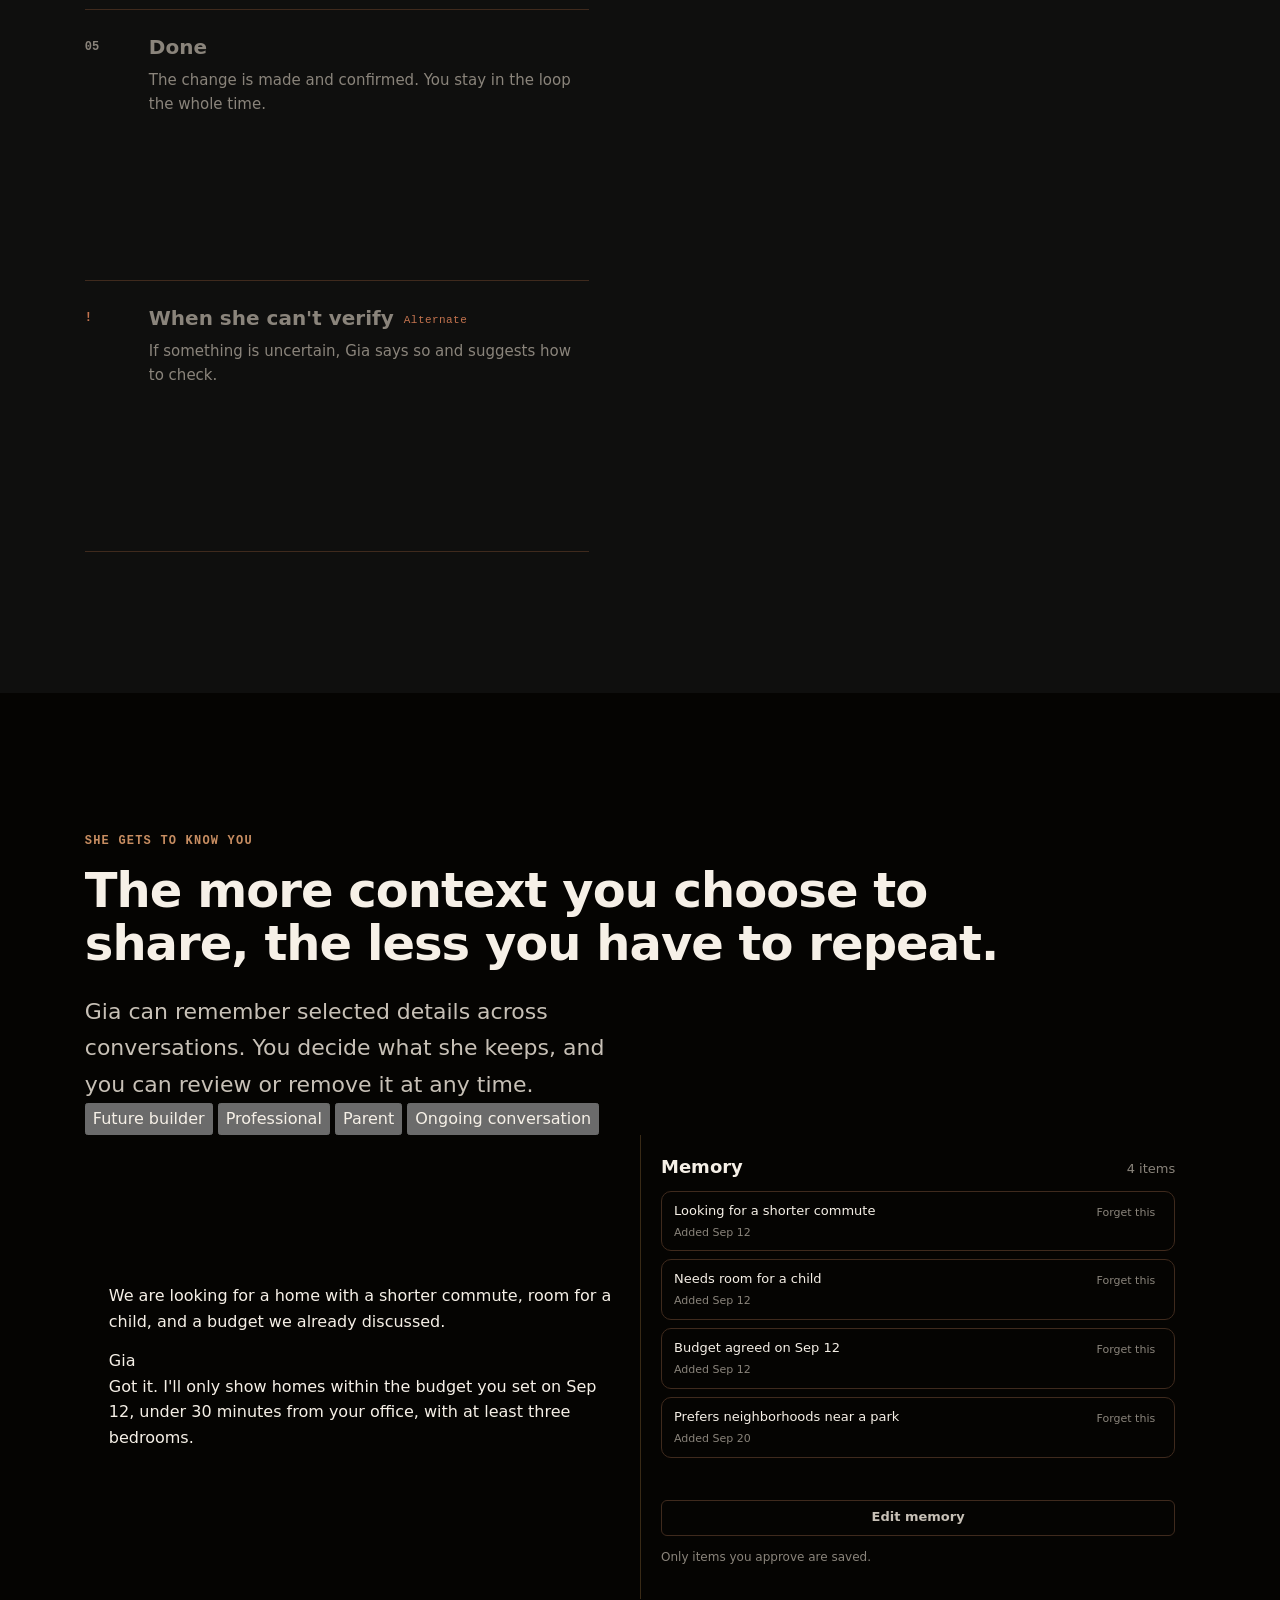
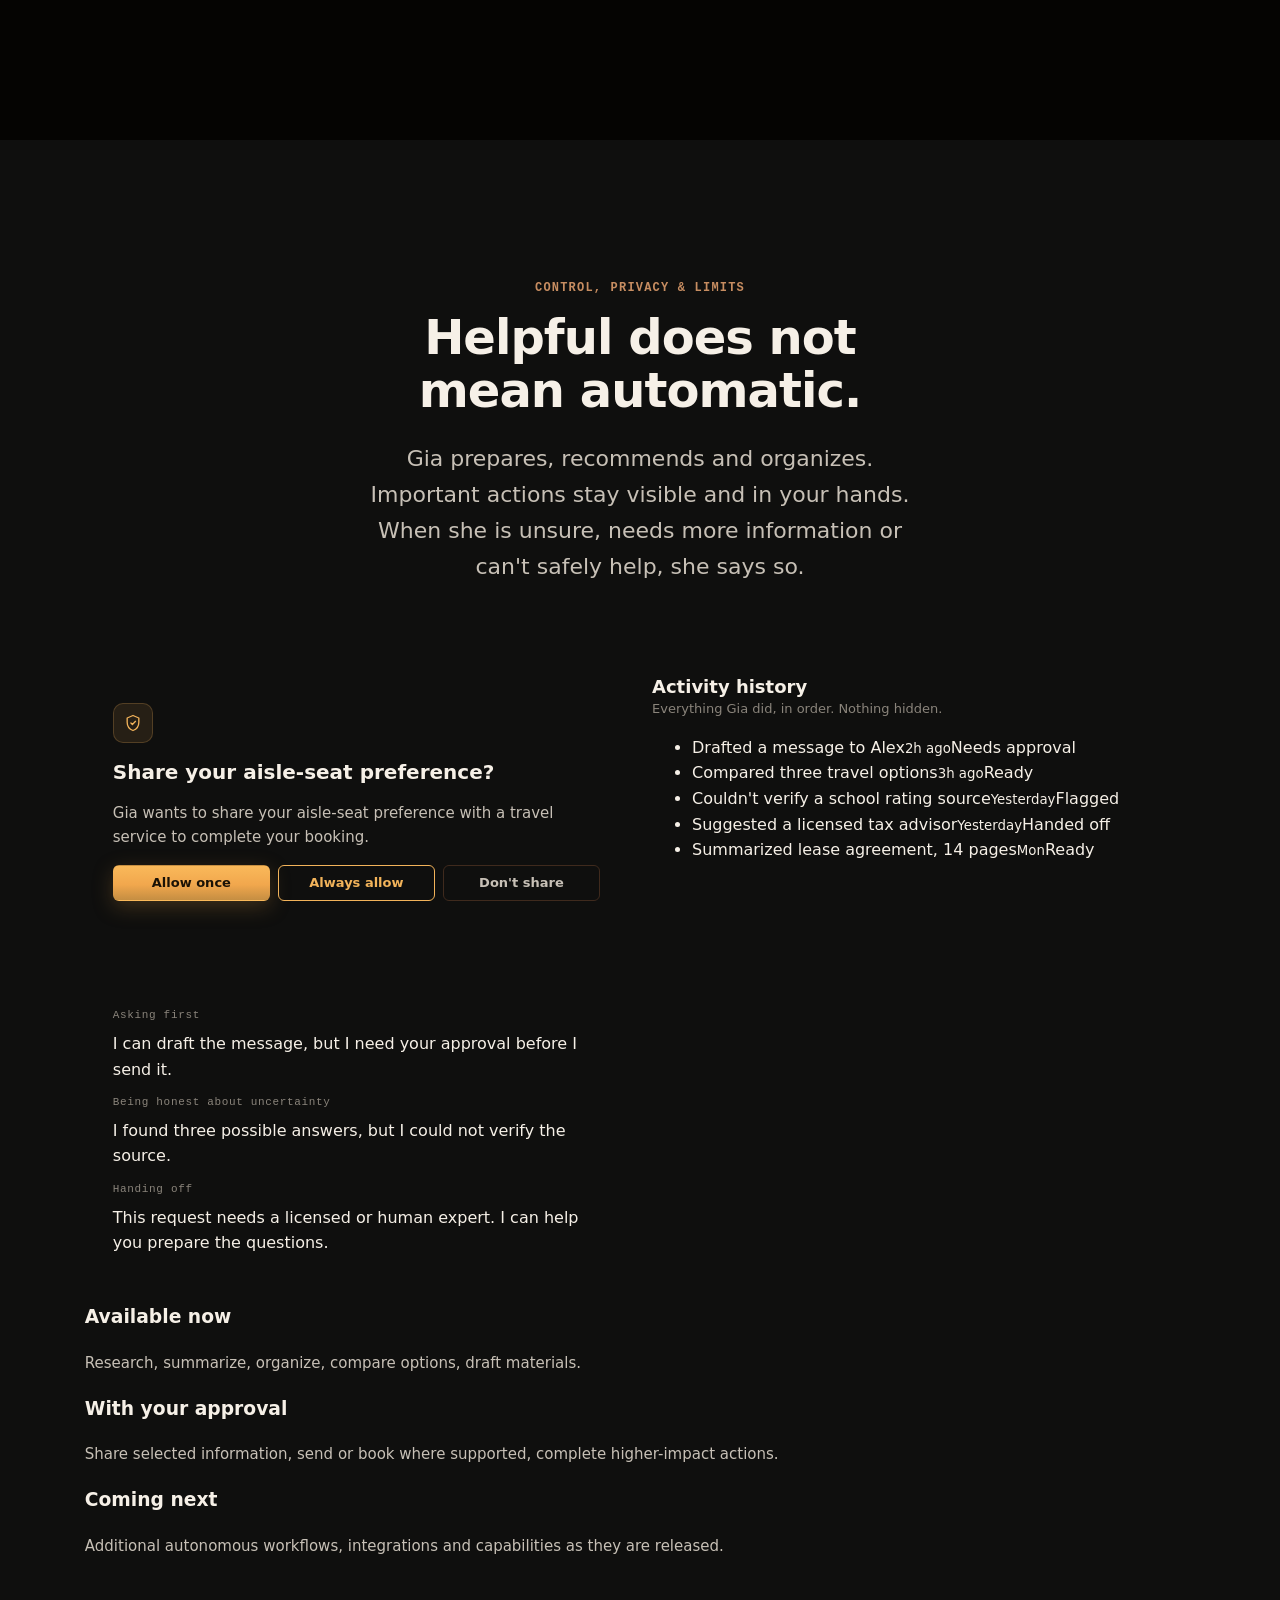
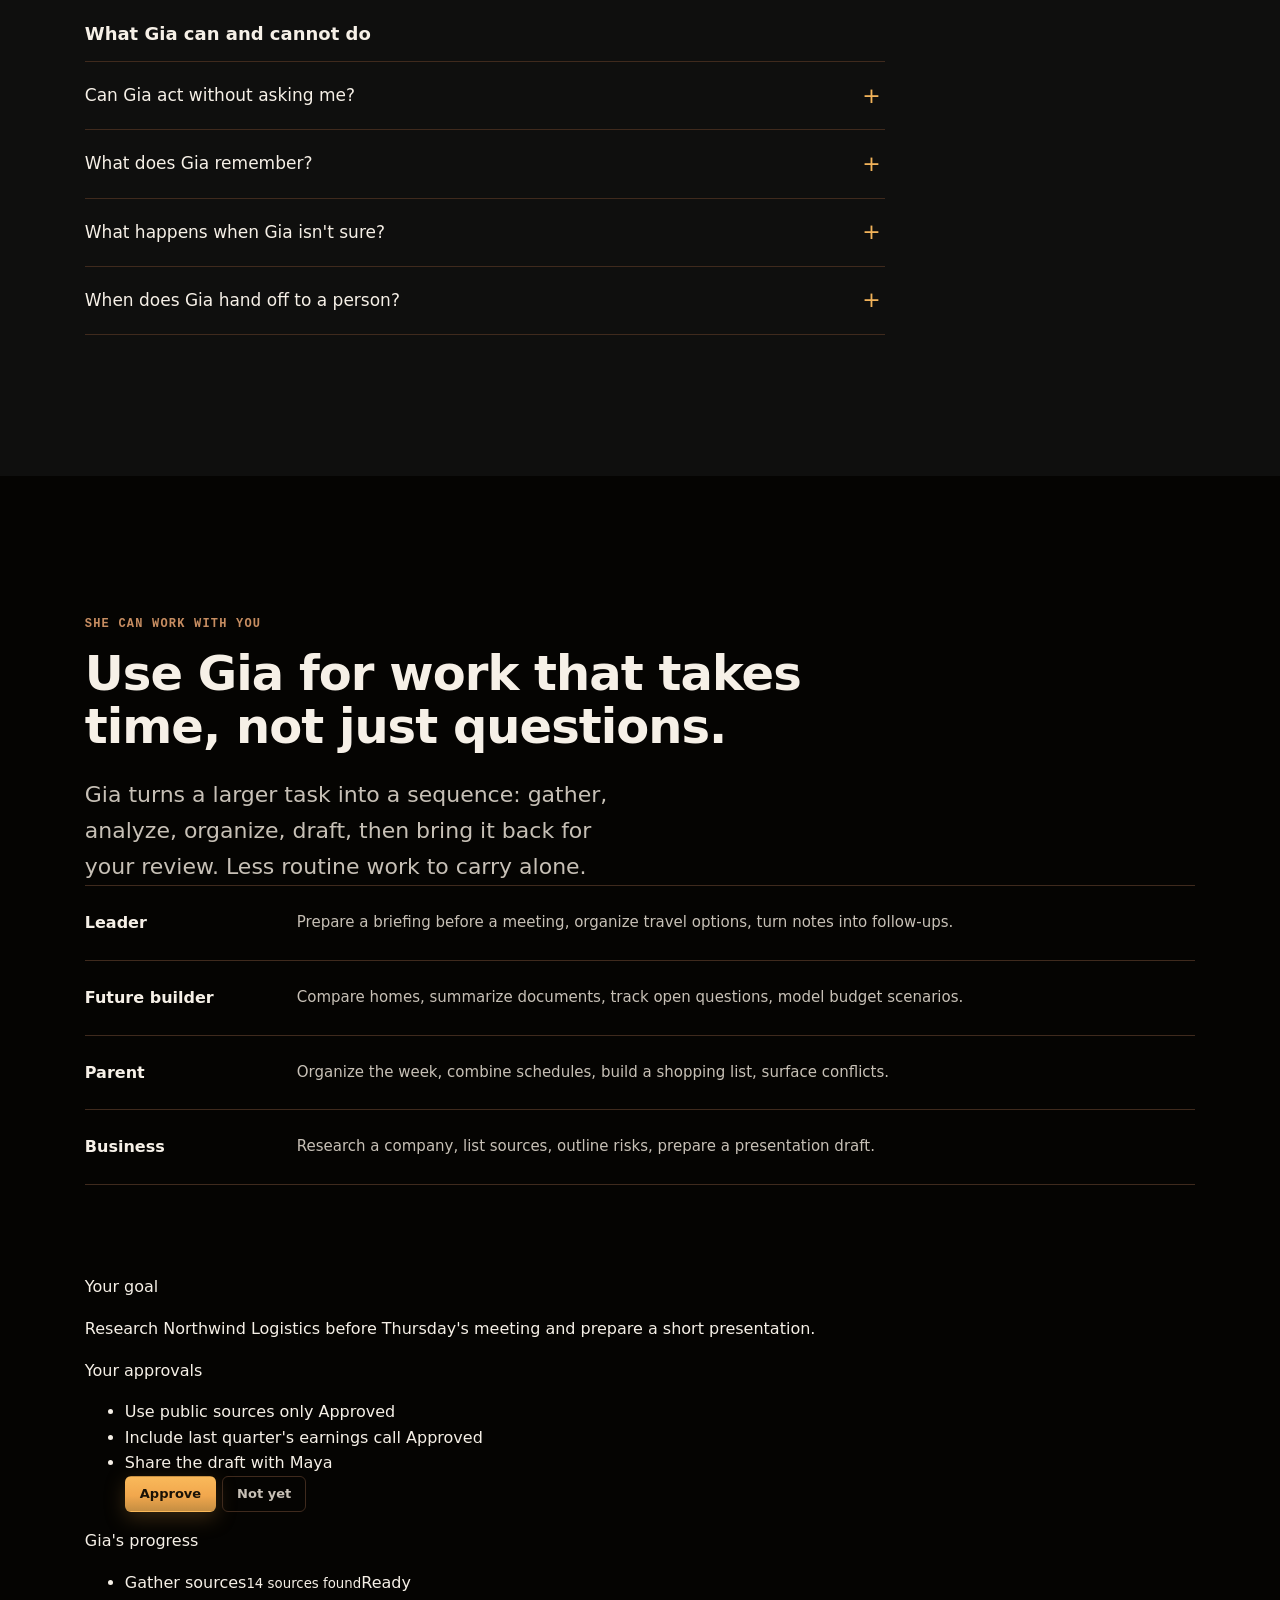
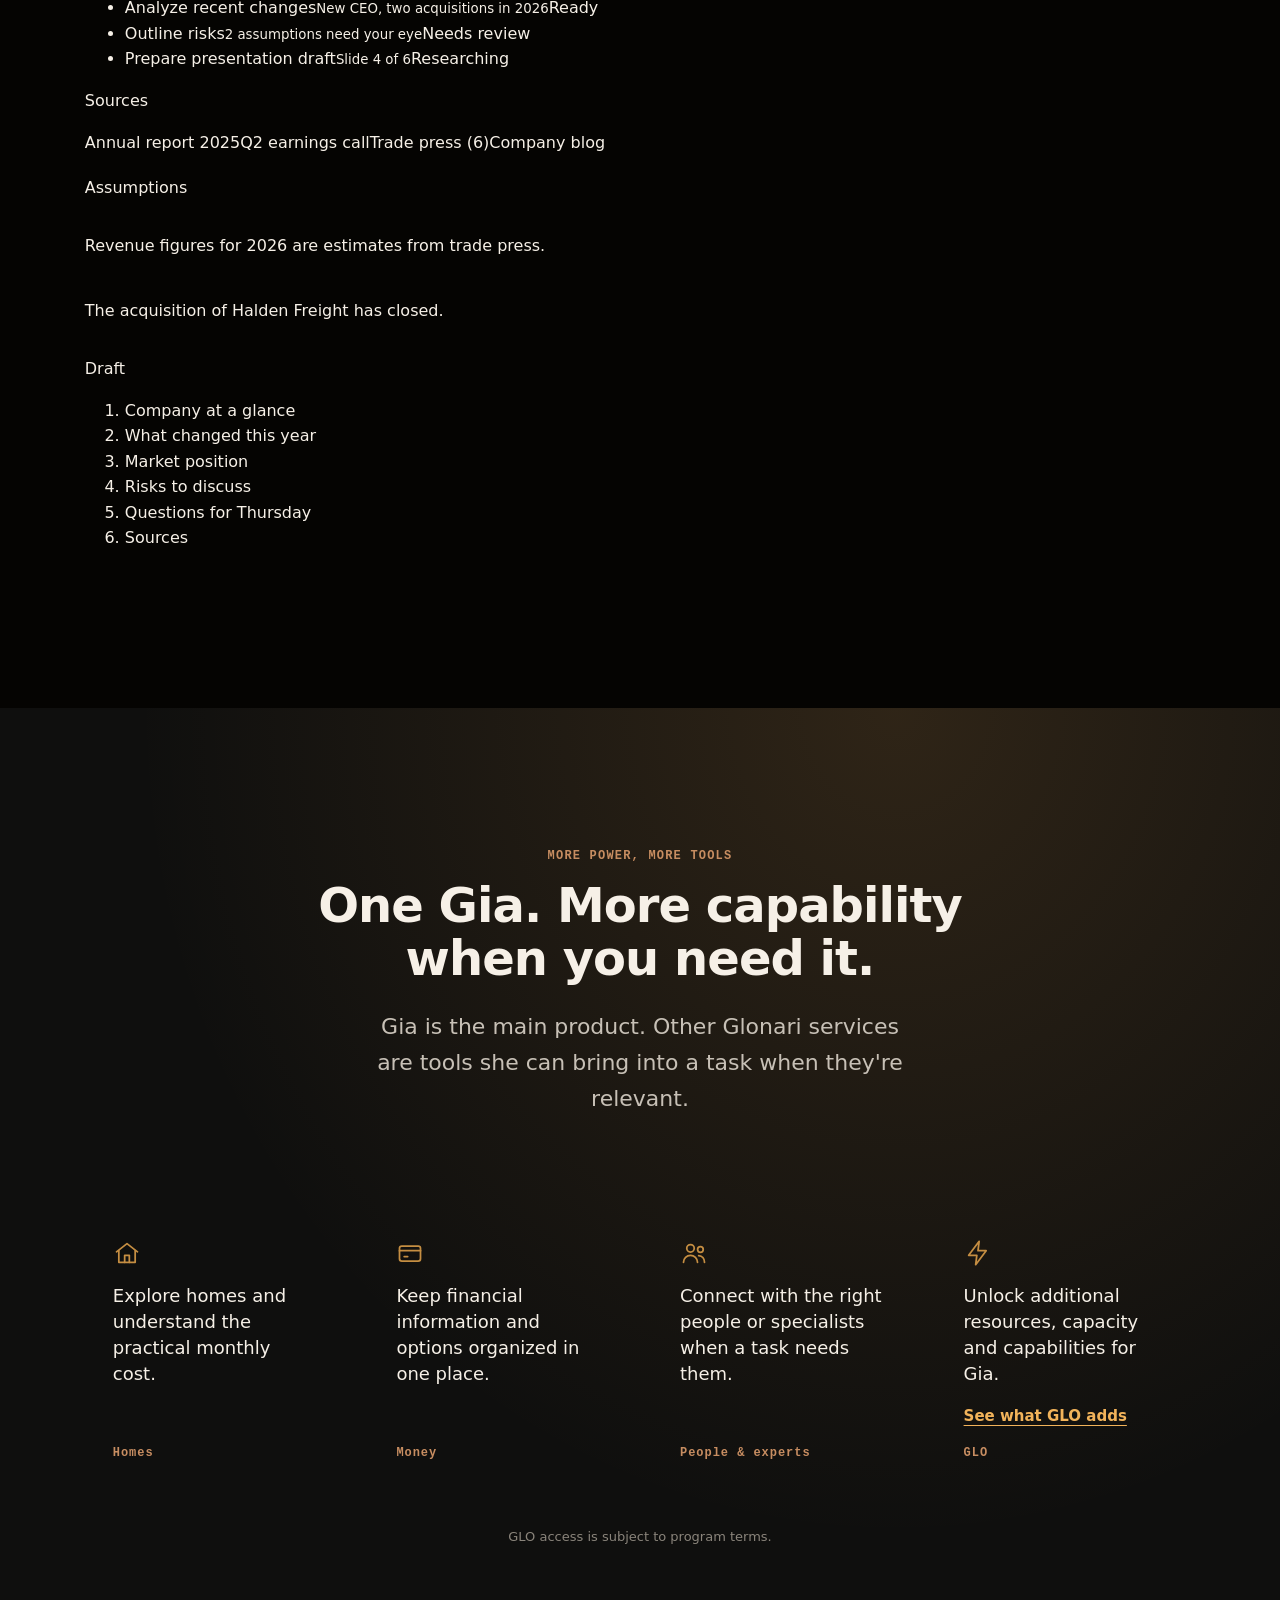
==== commit 7b83ee33: "1" ====
--- a/index.html
+++ b/index.html
@@ -109,53 +109,103 @@
       <p class="lead">One conversation from start to finish. Here, a family planning a move asks Gia to compare three neighborhoods.</p>
     </header>
 
-    <ol class="steps gap-major" data-stagger>
-      <li class="step">
-        <div class="step__text">
-          <span class="step__num">01</span>
-          <h3 class="h4">Tell Gia what you need</h3>
-          <p class="small">In text, voice or video.</p>
-        </div>
-        <div class="glass mock" aria-label="Example: the request">
-          <div class="modes" aria-hidden="true"><span class="mode is-on">Text</span><span class="mode">Voice</span><span class="mode">Video</span></div>
-          <div class="bubble bubble--user">Help me compare three neighborhoods for our move.</div>
-          <div class="mock__input" aria-hidden="true"><span>Type a message…</span><span>↑</span></div>
+    <svg class="hiw__sprite" aria-hidden="true" focusable="false">
+      <symbol id="hiw-i-text" viewBox="0 0 24 24"><path d="M4 5.5h16v10H9l-5 4z"/></symbol>
+      <symbol id="hiw-i-voice" viewBox="0 0 24 24"><rect x="9" y="3" width="6" height="11" rx="3"/><path d="M5.5 11a6.5 6.5 0 0 0 13 0M12 17.5V21"/></symbol>
+      <symbol id="hiw-i-video" viewBox="0 0 24 24"><rect x="3" y="6.5" width="12.5" height="11" rx="2"/><path d="M15.5 10.5 21 7.5v9l-5.5-3"/></symbol>
+      <symbol id="hiw-i-car" viewBox="0 0 24 24"><path d="M5 16.5V12l1.8-4.6A2 2 0 0 1 8.7 6h6.6a2 2 0 0 1 1.9 1.4L19 12v4.5zM5 12h14M5 16.5V19h2.5v-2.5M16.5 16.5V19H19v-2.5"/><circle cx="8.5" cy="14" r=".6"/><circle cx="15.5" cy="14" r=".6"/></symbol>
+      <symbol id="hiw-i-school" viewBox="0 0 24 24"><path d="M2.5 9.5 12 5l9.5 4.5L12 14zM6.5 11.5v4.5c3.5 2.7 7.5 2.7 11 0v-4.5M21.5 9.5v5"/></symbol>
+      <symbol id="hiw-i-home" viewBox="0 0 24 24"><path d="M3.5 11 12 4l8.5 7M6 9v11h12V9M10 20v-5.5h4V20"/></symbol>
+      <symbol id="hiw-i-leaf" viewBox="0 0 24 24"><path d="M5 19C5 10 10 5 20 4c-.5 10-5.5 15-14 15zM5 19l8-8"/></symbol>
+      <symbol id="hiw-i-walk" viewBox="0 0 24 24"><circle cx="13" cy="4.5" r="1.8"/><path d="m10 21 2.5-6-2.5-3 1.2-4.5L8 9.5 6.5 13M12.5 15l3 6M11.2 7.5l2.6 3.3 3.2 1.2"/></symbol>
+      <symbol id="hiw-i-user" viewBox="0 0 24 24"><circle cx="12" cy="9" r="3.6"/><path d="M5 20a7 7 0 0 1 14 0"/></symbol>
+    </svg>
+
+    <ol class="hiw gap-major" data-hiw>
+      <li class="hiw__card hiw__card--ask glass">
+        <header class="hiw__head hiw__in">
+          <span class="hiw__num">01</span>
+          <h3 class="hiw__title">Tell Gia what you need</h3>
+          <p class="hiw__sub">In text, voice or video.</p>
+        </header>
+        <div class="hiw__chat" aria-label="Example: the request">
+          <div class="hiw__modes hiw__in" aria-hidden="true">
+            <span class="hiw__mode is-on"><svg><use href="#hiw-i-text"/></svg>Text</span>
+            <span class="hiw__mode"><svg><use href="#hiw-i-voice"/></svg>Voice</span>
+            <span class="hiw__mode"><svg><use href="#hiw-i-video"/></svg>Video</span>
+          </div>
+          <div class="hiw__msgs">
+            <p class="hiw__msg hiw__msg--user hiw__in"><span class="hiw__bubble">Help me compare three neighborhoods for our move.</span><span class="hiw__avatar hiw__avatar--user" aria-hidden="true"><svg><use href="#hiw-i-user"/></svg></span></p>
+            <p class="hiw__msg hiw__msg--gia hiw__in"><img class="hiw__avatar hiw__avatar--gia" src="assets/images/gia.webp" width="400" height="400" loading="lazy" decoding="async" alt=""><span class="hiw__bubble"><span class="sr-only">Gia: </span>I’ll compare commute, schools, housing costs, and lifestyle.</span></p>
+            <span class="hiw__typing hiw__in" aria-hidden="true"><i></i><i></i><i></i></span>
+          </div>
+          <div class="hiw__input hiw__in" aria-hidden="true"><span class="hiw__plus">+</span><span class="hiw__ph">Type a message…</span><span class="hiw__send">↑</span></div>
         </div>
       </li>
-      <li class="step">
-        <div class="step__text">
-          <span class="step__num">02</span>
-          <h3 class="h4">Gia researches and organizes</h3>
-          <p class="small">She gathers what matters and prepares useful options.</p>
-        </div>
-        <div class="glass mock" aria-label="Example: Gia researching">
-          <div class="gia-tag"><span class="gia-dot"></span>Gia is gathering</div>
-          <ul class="factor-list">
-            <li>Commute to downtown <span class="status status--ready">Done</span></li>
-            <li>Schools nearby <span class="status status--ready">Done</span></li>
-            <li>Housing costs <span class="status status--ready">Done</span></li>
-            <li>Parks, cafés, lifestyle <span class="status status--working">Researching</span></li>
+
+      <li class="hiw__card hiw__card--research glass">
+        <header class="hiw__head hiw__in">
+          <span class="hiw__num">02</span>
+          <h3 class="hiw__title">Gia researches and organizes</h3>
+          <p class="hiw__sub">She gathers what matters and prepares useful options.</p>
+        </header>
+        <div class="hiw__research" aria-label="Example: Gia researching">
+          <ul class="hiw__tasks">
+            <li class="hiw__in"><svg class="hiw__icon" aria-hidden="true"><use href="#hiw-i-car"/></svg>Commute to downtown <span class="status status--ready">Done</span></li>
+            <li class="hiw__in"><svg class="hiw__icon" aria-hidden="true"><use href="#hiw-i-school"/></svg>Schools nearby <span class="status status--ready">Done</span></li>
+            <li class="hiw__in"><svg class="hiw__icon" aria-hidden="true"><use href="#hiw-i-home"/></svg>Housing costs <span class="status status--ready">Done</span></li>
+            <li class="hiw__in"><svg class="hiw__icon" aria-hidden="true"><use href="#hiw-i-leaf"/></svg>Parks, cafés, lifestyle <span class="status status--working">Researching</span></li>
           </ul>
+          <ul class="hiw__thumbs">
+            <li class="hiw__thumb hiw__in"><picture><source type="image/webp" srcset="assets/images/hiw-riverside-800.webp"><img src="assets/images/hiw-riverside-800.jpg" width="800" height="454" loading="lazy" decoding="async" style="object-position: 40% 50%" alt="Riverside: city towers above a river at sunset"></picture><span>Riverside</span></li>
+            <li class="hiw__thumb hiw__in"><picture><source type="image/webp" srcset="assets/images/hiw-maple-heights-800.webp"><img src="assets/images/hiw-maple-heights-800.jpg" width="800" height="436" loading="lazy" decoding="async" style="object-position: 62% 50%" alt="Maple Heights: brick and shingle houses on a tree-lined street"></picture><span>Maple Heights</span></li>
+            <li class="hiw__thumb hiw__in"><picture><source type="image/webp" srcset="assets/images/hiw-old-town-800.webp"><img src="assets/images/hiw-old-town-800.jpg" width="800" height="534" loading="lazy" decoding="async" style="object-position: 58% 40%" alt="Old Town: a cobbled lane of stone houses with a clock tower"></picture><span>Old Town</span></li>
+          </ul>
         </div>
       </li>
-      <li class="step">
-        <div class="step__text">
-          <span class="step__num">03</span>
-          <h3 class="h4">You review and decide</h3>
-          <p class="small">Approve, ask why, or change direction. You choose what happens next.</p>
-        </div>
-        <div class="glass mock is-active" aria-label="Example: comparison for review">
-          <table class="cmp">
-            <thead><tr><th scope="col"></th><th scope="col">Riverside</th><th scope="col">Maple Hts</th><th scope="col">Old Town</th></tr></thead>
-            <tbody>
-              <tr><th scope="row">Commute</th><td>32 min</td><td class="best">24 min</td><td>41 min</td></tr>
-              <tr><th scope="row">Schools</th><td class="best">8.6</td><td>7.9</td><td>7.2</td></tr>
-              <tr><th scope="row">Avg. rent</th><td>$2,450</td><td>$2,780</td><td class="best">$2,190</td></tr>
-              <tr><th scope="row">Walkability</th><td>High</td><td>Medium</td><td class="best">Very high</td></tr>
-            </tbody>
-          </table>
-          <div class="btn-row">
-            <span class="btn btn--primary btn--sm">Approve shortlist</span>
+
+      <li class="hiw__card hiw__card--decide glass">
+        <header class="hiw__head hiw__in">
+          <span class="hiw__num">03</span>
+          <h3 class="hiw__title">You review and decide</h3>
+          <p class="hiw__sub">Approve, ask why, or change direction. You choose what happens next.</p>
+        </header>
+        <div class="hiw__review" aria-label="Example: comparison for review">
+          <ul class="hiw__hoods">
+            <li class="hood hiw__in">
+              <picture><source type="image/webp" srcset="assets/images/hiw-riverside-800.webp"><img class="hood__img" src="assets/images/hiw-riverside-800.jpg" width="800" height="454" loading="lazy" decoding="async" style="object-position: 40% 50%" alt=""></picture>
+              <h4 class="hood__name">Riverside</h4>
+              <dl class="hood__facts">
+                <div><dt><svg aria-hidden="true"><use href="#hiw-i-car"/></svg><span class="sr-only">Commute</span></dt><dd>32 min</dd></div>
+                <div><dt><svg aria-hidden="true"><use href="#hiw-i-school"/></svg><span class="sr-only">Schools</span></dt><dd>8.6</dd></div>
+                <div><dt><svg aria-hidden="true"><use href="#hiw-i-home"/></svg><span class="sr-only">Avg. rent</span></dt><dd>$2,450</dd></div>
+                <div><dt><svg aria-hidden="true"><use href="#hiw-i-walk"/></svg><span class="sr-only">Walkability</span></dt><dd>High</dd></div>
+              </dl>
+            </li>
+            <li class="hood hood--best hiw__in">
+              <picture><source type="image/webp" srcset="assets/images/hiw-maple-heights-800.webp"><img class="hood__img" src="assets/images/hiw-maple-heights-800.jpg" width="800" height="436" loading="lazy" decoding="async" style="object-position: 62% 50%" alt=""></picture>
+              <span class="hood__badge">Best match</span>
+              <h4 class="hood__name">Maple Heights</h4>
+              <dl class="hood__facts">
+                <div><dt><svg aria-hidden="true"><use href="#hiw-i-car"/></svg><span class="sr-only">Commute</span></dt><dd>24 min</dd></div>
+                <div><dt><svg aria-hidden="true"><use href="#hiw-i-school"/></svg><span class="sr-only">Schools</span></dt><dd>7.9</dd></div>
+                <div><dt><svg aria-hidden="true"><use href="#hiw-i-home"/></svg><span class="sr-only">Avg. rent</span></dt><dd>$2,780</dd></div>
+                <div><dt><svg aria-hidden="true"><use href="#hiw-i-walk"/></svg><span class="sr-only">Walkability</span></dt><dd>Medium</dd></div>
+              </dl>
+            </li>
+            <li class="hood hiw__in">
+              <picture><source type="image/webp" srcset="assets/images/hiw-old-town-800.webp"><img class="hood__img" src="assets/images/hiw-old-town-800.jpg" width="800" height="534" loading="lazy" decoding="async" style="object-position: 58% 40%" alt=""></picture>
+              <h4 class="hood__name">Old Town</h4>
+              <dl class="hood__facts">
+                <div><dt><svg aria-hidden="true"><use href="#hiw-i-car"/></svg><span class="sr-only">Commute</span></dt><dd>41 min</dd></div>
+                <div><dt><svg aria-hidden="true"><use href="#hiw-i-school"/></svg><span class="sr-only">Schools</span></dt><dd>7.2</dd></div>
+                <div><dt><svg aria-hidden="true"><use href="#hiw-i-home"/></svg><span class="sr-only">Avg. rent</span></dt><dd>$2,190</dd></div>
+                <div><dt><svg aria-hidden="true"><use href="#hiw-i-walk"/></svg><span class="sr-only">Walkability</span></dt><dd>Very high</dd></div>
+              </dl>
+            </li>
+          </ul>
+          <div class="btn-row hiw__actions hiw__in">
+            <span class="btn btn--primary btn--sm">Approve shortlist <span aria-hidden="true">→</span></span>
             <span class="btn btn--secondary btn--sm">Ask Gia why</span>
           </div>
         </div>
--- a/css/tokens.css
+++ b/css/tokens.css
@@ -0,0 +1,44 @@
+/* Gia site — design tokens.
+   Colors: docs/GLONARI_PULSE_COLORS.md. Type, spacing, layout, motion: docs/GIA-SITE-DESIGN-SYSTEM.md. */
+:root {
+  color-scheme: dark;
+  /* Background & surfaces */
+  --gp-black: #050402; --gp-bg: #0F0F0E; --gp-surface: #171514; --gp-surface-2: #1D1712;
+  --gp-warm-dark: #251D16; --gp-line: #3F2A1D;
+  --gp-glass: rgba(20, 17, 14, 0.62);
+  --gp-glass-border: rgba(242, 179, 90, 0.22);
+  --gp-glass-border-active: rgba(242, 179, 90, 0.55);
+  /* Glonari gold */
+  --gp-gold-glow: #FAB95A; --gp-gold: #F2B35A; --gp-gold-warm: #F1A74D; --gp-gold-mid: #C58E42;
+  --gp-gold-deep: #966B32; --gp-gold-dark: #604119; --gp-champagne: #EBC99E; --gp-copper: #C78D61;
+  /* Text */
+  --gp-text: #F6F0E7; --gp-white: #FFFFFF; --gp-text-2: #C7C0B6; --gp-text-muted: #8A847B; --gp-on-gold: #1A1206;
+  /* Data colors */
+  --gp-green: #2EDB8C; --gp-blue: #2F8CF0; --gp-teal: #1EC8E0; --gp-violet: #A35CE0; --gp-warning: #C3734E;
+  /* Effects */
+  --gp-btn-gradient: linear-gradient(180deg, #FAB95A 0%, #F1A74D 55%, #C58E42 100%);
+  --gp-power-glow: 0 0 40px rgba(250, 185, 90, 0.35);
+
+  /* Type (DS) */
+  --font-display: "Playfair Display", Georgia, "Times New Roman", serif;
+  --font-ui: "IBM Plex Sans", system-ui, -apple-system, "Segoe UI", Roboto, sans-serif;
+  --font-mono: "IBM Plex Mono", ui-monospace, SFMono-Regular, Menlo, Consolas, monospace;
+
+  /* Layout (DS) */
+  --container-max: 1200px;
+  --page-pad: clamp(24px, 3.5vw, 48px);
+  --section-pad: clamp(96px, 11vw, 160px);
+  --section-pad-compact: clamp(72px, 8vw, 96px);
+  --grid-gap: clamp(48px, 6vw, 96px);
+  --header-row: 72px;                                   /* level 1: brand, pages, CTA */
+  --subnav-h: 44px;                                     /* level 2: sections of this page */
+  --header-h: calc(var(--header-row) + var(--subnav-h)); /* total fixed header; level 2 hides at 1100px and below */
+  --ease: cubic-bezier(.22, .61, .36, 1);
+
+  box-sizing: border-box;
+  padding-top: env(safe-area-inset-top, 0px);
+  padding-bottom: env(safe-area-inset-bottom, 0px);
+}
+@media (max-width: 1100px) { :root { --header-h: var(--header-row); } }
+@media (max-width: 768px) { :root { --header-row: 64px; --page-pad: 24px; } }
+@media (max-width: 480px) { :root { --page-pad: 20px; } }
--- a/css/base.css
+++ b/css/base.css
@@ -0,0 +1,77 @@
+/* Gia site — base: reset, type, sections, buttons, reveal. Shared by every page. */
+*, *::before, *::after { box-sizing: inherit; }
+html {
+  background: var(--gp-bg);
+  scroll-padding-top: calc(var(--header-h) + env(safe-area-inset-top, 0px));
+  scroll-behavior: smooth;
+  -webkit-text-size-adjust: 100%;
+}
+body {
+  margin: 0; background: var(--gp-bg); color: var(--gp-text);
+  font-family: var(--font-ui); font-size: 16px; line-height: 1.6;
+  -webkit-font-smoothing: antialiased; overflow-x: clip;
+}
+img, canvas { max-width: 100%; display: block; }
+a { color: inherit; }
+button { font: inherit; color: inherit; }
+:focus-visible { outline: 2px solid var(--gp-gold); outline-offset: 3px; border-radius: 4px; }
+[hidden] { display: none !important; }
+.sr-only { position: absolute; width: 1px; height: 1px; overflow: hidden; clip: rect(0 0 0 0); white-space: nowrap; }
+
+.container { width: min(100%, var(--container-max)); margin-inline: auto; padding-inline: var(--page-pad); }
+
+
+/* ===== Type ===== */
+.eyebrow {
+  font-family: var(--font-mono); font-size: 12px; font-weight: 600; line-height: 1.2;
+  letter-spacing: .10em; text-transform: uppercase; color: var(--gp-copper); margin: 0 0 16px;
+}
+.h2 { font-size: clamp(32px, 4vw, 48px); font-weight: 700; line-height: 1.10; letter-spacing: -0.02em; margin: 0; color: var(--gp-text); text-wrap: balance; }
+.h3 { font-size: clamp(20px, 2vw, 28px); font-weight: 600; line-height: 1.2; letter-spacing: -0.01em; margin: 0; }
+.h4 { font-size: 18px; font-weight: 600; line-height: 1.3; margin: 0; }
+.lead { font-size: clamp(18px, 1.8vw, 22px); line-height: 1.65; color: var(--gp-text-2); margin: 24px 0 0; max-width: 560px; }
+.body { font-size: clamp(17px, 1.4vw, 20px); line-height: 1.7; color: var(--gp-text-2); margin: 0; }
+.small { font-size: 15px; line-height: 1.6; color: var(--gp-text-2); margin: 0; }
+.caption { font-size: 13px; line-height: 1.55; color: var(--gp-text-muted); margin: 0; }
+.mono { font-family: var(--font-mono); }
+
+/* ===== Sections ===== */
+.section { padding-block: var(--section-pad); position: relative; }
+.section--glow { background: radial-gradient(ellipse at 70% 0%, rgba(241, 167, 77, 0.14), transparent 60%), var(--gp-bg); }
+.section--deep { background: var(--gp-black); }
+.head--center { max-width: 720px; margin-inline: auto; text-align: center; }
+.head--center .lead { margin-inline: auto; }
+.gap-major { margin-top: clamp(64px, 7vw, 96px); }
+@media (max-width: 768px) { .section { padding-block: clamp(72px, 14vw, 96px); } }
+
+.section--compact { padding-block: var(--section-pad-compact); }
+@media (max-width: 768px) { .section--compact { padding-block: 72px; } }
+
+/* ===== Buttons ===== */
+.btn {
+  display: inline-flex; align-items: center; justify-content: center; gap: 8px;
+  min-height: 48px; padding: 0 24px; border-radius: 8px; border: 1px solid transparent;
+  font-family: var(--font-ui); font-size: 15px; font-weight: 600; text-decoration: none; cursor: pointer;
+  transition: box-shadow .25s var(--ease), background-color .25s var(--ease), border-color .25s var(--ease), color .25s var(--ease);
+  white-space: nowrap;
+}
+.btn--primary { background: var(--gp-btn-gradient); color: var(--gp-on-gold); box-shadow: 0 6px 20px rgba(150, 107, 50, 0.35); }
+.btn--primary:hover { box-shadow: var(--gp-power-glow); }
+.btn--secondary { background: transparent; border-color: var(--gp-gold); color: var(--gp-gold); }
+.btn--secondary:hover { background: rgba(242, 179, 90, 0.08); }
+.btn--ghost { background: transparent; border-color: var(--gp-line); color: var(--gp-text-2); }
+.btn--ghost:hover { border-color: var(--gp-gold-mid); color: var(--gp-text); }
+.btn--sm { min-height: 36px; padding: 0 14px; font-size: 13px; border-radius: 6px; }
+.btn-row { display: flex; flex-wrap: wrap; gap: 16px; }
+@media (max-width: 768px) { .btn-row--stack { flex-direction: column; } .btn-row--stack .btn { width: 100%; } }
+
+/* ===== Reveal (DS motion: 600ms, 24px) ===== */
+.reveal { opacity: 0; transform: translateY(24px); transition: opacity .6s var(--ease), transform .6s var(--ease); }
+.reveal.is-in { opacity: 1; transform: none; }
+.no-js .reveal { opacity: 1; transform: none; }
+
+@media (prefers-reduced-motion: reduce) {
+  html { scroll-behavior: auto; }
+  .reveal { opacity: 1; transform: none; transition: none; }
+  .btn { transition: none; }
+}
--- a/css/shell.css
+++ b/css/shell.css
@@ -0,0 +1,99 @@
+/* Gia site — site shell: fixed two-level header, mobile menu, scroll progress, footer.
+   Same on every page; markup is written by tools/build-shell.py. Rules: docs/GIA-SITE-DESIGN-SYSTEM.md, section 13. */
+
+/* ===== Header ===== */
+.site-header {
+  position: fixed; top: 0; left: 0; right: 0; z-index: 50;
+  padding-top: env(safe-area-inset-top, 0px);
+  background: var(--gp-black); border-bottom: 1px solid var(--gp-glass-border);
+}
+.site-header__row { height: var(--header-row); display: flex; align-items: center; gap: 24px; width: min(100%, 1400px); margin-inline: auto; padding-inline: var(--page-pad); }
+.brand { display: flex; align-items: center; gap: 12px; text-decoration: none; flex: none; }
+.brand__mark { width: 36px; height: 36px; flex: none; }
+/* Header wordmark: the one approved place where GLONARI is set as live text (design system 12.4). */
+.brand__name { font-family: var(--font-display); font-weight: 700; font-size: 24px; line-height: 1; letter-spacing: .02em; text-transform: uppercase; color: var(--gp-gold-mid); }
+@media (max-width: 480px) { .brand__name { font-size: 21px; } .brand__mark { width: 32px; height: 32px; } }
+
+/* Level 1: the four pages */
+.site-nav { display: flex; align-self: stretch; gap: 4px; margin-left: auto; }
+.site-nav a {
+  position: relative; display: flex; align-items: center; padding: 0 14px;
+  font-size: 15px; font-weight: 500; line-height: 1; white-space: nowrap;
+  color: var(--gp-text-2); text-decoration: none; transition: color .2s var(--ease);
+}
+.site-nav a:hover { color: var(--gp-text); }
+.site-nav a[aria-current="page"] { color: var(--gp-gold); }
+.site-nav a[aria-current="page"]::after { content: ""; position: absolute; left: 14px; right: 14px; bottom: 0; height: 2px; background: var(--gp-gold); }
+.site-nav a:focus-visible { outline-offset: -2px; }
+.header-cta { flex: none; margin-left: 16px; }
+
+/* Level 2: sections of the current page */
+.subnav { border-top: 1px solid var(--gp-line); }
+.subnav__inner {
+  height: calc(var(--subnav-h) - 1px); display: flex; align-items: center; gap: 2px;
+  width: min(100%, 1400px); margin-inline: auto; padding-inline: calc(var(--page-pad) - 10px);
+  position: relative; overflow-x: auto; scrollbar-width: none;
+}
+.subnav__inner::-webkit-scrollbar { display: none; }
+.subnav a { flex: none; font-size: 13px; line-height: 1; color: var(--gp-text-muted); text-decoration: none; padding: 8px 10px; border-radius: 6px; white-space: nowrap; transition: color .2s var(--ease); }
+.subnav a:hover { color: var(--gp-text); }
+.subnav a[aria-current="true"] { color: var(--gp-gold); }
+.subnav a:focus-visible { outline-offset: -2px; }
+
+.menu-toggle { display: none; margin-left: auto; width: 44px; height: 44px; align-items: center; justify-content: center; background: none; border: 1px solid var(--gp-line); border-radius: 8px; cursor: pointer; }
+.menu-toggle span { display: block; width: 18px; height: 1.5px; background: var(--gp-text); position: relative; }
+.menu-toggle span::before, .menu-toggle span::after { content: ""; position: absolute; left: 0; width: 18px; height: 1.5px; background: var(--gp-text); }
+.menu-toggle span::before { top: -6px; } .menu-toggle span::after { top: 6px; }
+.menu-toggle[aria-expanded="true"] span { background: transparent; }
+.menu-toggle[aria-expanded="true"] span::before { top: 0; transform: rotate(45deg); }
+.menu-toggle[aria-expanded="true"] span::after { top: 0; transform: rotate(-45deg); }
+.progress { position: absolute; left: 0; bottom: -1px; width: 100%; height: 2px; background: var(--gp-gold); transform-origin: 0 50%; transform: scaleX(0); }
+
+/* ===== Mobile menu (1100px and below) ===== */
+.mobile-menu { display: none; position: fixed; z-index: 49; left: 0; right: 0; top: calc(var(--header-h) + env(safe-area-inset-top, 0px)); background: var(--gp-black); border-bottom: 1px solid var(--gp-glass-border); padding: 8px var(--page-pad) 24px; max-height: calc(100svh - var(--header-h) - env(safe-area-inset-top, 0px)); overflow-y: auto; overscroll-behavior: contain; }
+.mobile-menu.is-open { display: block; }
+.mm, .mm__sections { list-style: none; margin: 0; padding: 0; }
+.mm__page { border-bottom: 1px solid var(--gp-line); }
+.mm__page > a { display: block; padding: 16px 0; font-size: 18px; font-weight: 500; color: var(--gp-text); text-decoration: none; }
+.mm__page > a[aria-current="page"] { color: var(--gp-gold); }
+.mm__sections { padding: 0 0 12px 16px; border-left: 1px solid var(--gp-gold-dark); margin: -4px 0 16px; }
+.mm__sections a { display: block; padding: 9px 0; font-size: 15px; color: var(--gp-text-2); text-decoration: none; }
+.mm__sections a[aria-current="true"] { color: var(--gp-gold); }
+.mobile-menu > .btn { width: 100%; margin-top: 24px; }
+
+@media (max-width: 1100px) {
+  .site-nav, .header-cta, .subnav { display: none; }
+  .menu-toggle { display: inline-flex; }
+}
+
+/* ===== Footer ===== */
+.site-footer { border-top: 1px solid var(--gp-glass-border); background: var(--gp-black); padding-block: 72px 40px; }
+/* --footer-cols: number of link columns, set by tools/build-shell.py (columns of unbuilt pages are left out). */
+.footer__top { display: grid; grid-template-columns: minmax(0, 1.6fr) repeat(var(--footer-cols, 3), minmax(0, 1fr)); gap: 48px 32px; align-items: start; }
+.footer__top > * { min-width: 0; }
+.footer-logo { display: block; width: min(100%, 320px); }
+.footer-logo img { width: 100%; height: auto; }
+.footer__about { margin-top: 24px; max-width: 320px; }
+.footer__head { margin: 0 0 16px; font-size: 13px; font-weight: 600; color: var(--gp-text); }
+.footer__col ul { list-style: none; margin: 0; padding: 0; display: grid; gap: 12px; }
+.footer__col a { font-size: 15px; color: var(--gp-text-2); text-decoration: none; transition: color .2s var(--ease); }
+.footer__col a:hover { color: var(--gp-gold); }
+.footer__col a[aria-current="page"] { color: var(--gp-gold); }
+.footer__info { margin-top: 56px; padding-top: 24px; border-top: 1px solid var(--gp-line); display: grid; gap: 8px; max-width: 880px; }
+.footer__info strong { color: var(--gp-text-2); font-weight: 600; }
+.footer__legal { margin-top: 32px; }
+@media (max-width: 960px) {
+  .footer__top { grid-template-columns: repeat(var(--footer-cols, 3), minmax(0, 1fr)); }
+  .footer__brand { grid-column: 1 / -1; }
+}
+@media (max-width: 768px) {
+  .site-footer { padding-block: 56px 32px; }
+  .footer-logo { width: min(100%, 240px); }
+}
+@media (max-width: 560px) {
+  .footer__top { grid-template-columns: repeat(2, minmax(0, 1fr)); }
+}
+
+@media (prefers-reduced-motion: reduce) {
+  .site-nav a, .subnav a, .footer__col a { transition: none; }
+}
--- a/css/pages/meet-gia.css
+++ b/css/pages/meet-gia.css
@@ -0,0 +1,346 @@
+/* Meet Gia (index.html) — page-specific sections. */
+
+/* ===== 01 Hero (scroll video) ===== */
+.hero { position: relative; height: 420vh; background: var(--gp-black); }
+.hero__stage { position: sticky; top: 0; height: 100vh; height: 100svh; overflow: hidden; }
+/* The canvas starts below the solid fixed header, so the whole frame is fitted into the visible area. */
+.hero__canvas { position: absolute; top: var(--header-h); left: 0; width: 100%; height: calc(100% - var(--header-h)); }
+.hero__scrim {
+  position: absolute; inset: 0; pointer-events: none;
+  background:
+    linear-gradient(to top, rgba(5, 4, 2, .92) 0%, rgba(5, 4, 2, .55) 28%, rgba(5, 4, 2, 0) 58%),
+    linear-gradient(to right, rgba(5, 4, 2, .55) 0%, rgba(5, 4, 2, 0) 55%),
+    linear-gradient(to bottom, rgba(5, 4, 2, .55) 0%, rgba(5, 4, 2, 0) 18%);
+}
+.hero__copy { position: absolute; left: 0; right: 0; bottom: 0; padding-bottom: clamp(48px, 9vh, 112px); }
+.hero__caps { display: grid; }
+.cap { grid-area: 1 / 1; align-self: end; opacity: 0; will-change: opacity, transform; }
+.cap--1 { opacity: 1; }
+.hero h1, .cap__display { font-family: var(--font-display); color: var(--gp-champagne); margin: 0; text-wrap: balance; }
+.cap--1 h1 { font-size: clamp(34px, 4.4vw, 62px); font-weight: 600; line-height: 1.08; letter-spacing: -0.01em; max-width: 780px; }
+.cap--2 .cap__display { font-size: clamp(72px, 11vw, 168px); font-weight: 600; line-height: .95; letter-spacing: -0.02em; }
+.cap--3 .cap__display { font-size: clamp(32px, 4.2vw, 60px); font-weight: 500; line-height: 1.1; }
+.cap--4 .cap__display { font-size: clamp(34px, 4.2vw, 60px); font-weight: 600; line-height: 1.08; letter-spacing: -0.01em; max-width: 820px; }
+.cap--4 .btn-row { margin-top: 32px; }
+.hero__hint { position: absolute; right: var(--page-pad); bottom: clamp(48px, 9vh, 112px); display: flex; align-items: center; gap: 12px; font-family: var(--font-mono); font-size: 11px; letter-spacing: .14em; text-transform: uppercase; color: var(--gp-text-2); }
+.hero__hint::after { content: ""; width: 1px; height: 40px; background: linear-gradient(var(--gp-gold), transparent); }
+.hero__loading { position: absolute; left: 0; bottom: 0; height: 2px; width: 100%; background: var(--gp-gold-mid); transform-origin: 0 50%; transform: scaleX(0); transition: opacity .4s; }
+@media (max-width: 768px) {
+  .hero { height: 360vh; }
+  .hero__hint { display: none; }
+  .hero__scrim { background: linear-gradient(to top, rgba(5,4,2,.95) 0%, rgba(5,4,2,.7) 35%, rgba(5,4,2,0) 65%), linear-gradient(to bottom, rgba(5,4,2,.5) 0%, rgba(5,4,2,0) 20%); }
+}
+
+/* ===== 02 How it works ===== */
+/* Asymmetric: 01 (the conversation) on the left over two rows, 02 and 03 stacked on the right.
+   Cards appear one after another, 01 -> 02 -> 03, each when it is in view (js/pages/meet-gia.js, [data-hiw]). */
+.hiw__sprite { position: absolute; width: 0; height: 0; overflow: hidden; }
+.hiw { list-style: none; margin-inline: 0; margin-bottom: 0; padding: 0; display: grid; grid-template-columns: minmax(0, 46fr) minmax(0, 54fr); gap: 24px; }
+.hiw > * { min-width: 0; }
+.hiw__card {
+  display: flex; flex-direction: column; gap: 24px;
+  padding: clamp(24px, 2.6vw, 32px); border-radius: 26px;
+  background: linear-gradient(180deg, rgba(29, 26, 23, .74), rgba(15, 15, 14, .66));
+  border-color: rgba(242, 179, 90, .2);
+  box-shadow: 0 32px 64px -32px rgba(0, 0, 0, .85), inset 0 1px 0 rgba(246, 240, 231, .05);
+  transition: border-color .6s var(--ease), box-shadow .6s var(--ease);
+}
+.hiw__card--ask { grid-row: 1 / span 2; }
+.hiw__card.is-active {
+  border-color: var(--gp-glass-border-active);
+  box-shadow: 0 32px 64px -32px rgba(0, 0, 0, .85), 0 0 48px -18px rgba(250, 185, 90, .28), inset 0 1px 0 rgba(246, 240, 231, .06);
+}
+/* While the sequence runs, the cards that are not active stay calmer. */
+.hiw__card > * { transition: filter .6s var(--ease); }
+.hiw.is-live .hiw__card:not(.is-active) > * { filter: brightness(.74) saturate(.85); }
+
+.hiw__num { display: block; margin-bottom: 14px; font-family: var(--font-mono); font-size: 13px; font-weight: 600; letter-spacing: .1em; color: var(--gp-gold); }
+.hiw__title { margin: 0 0 8px; font-family: var(--font-display); font-size: clamp(24px, 2.2vw, 30px); font-weight: 500; line-height: 1.15; color: var(--gp-text); }
+.hiw__card--ask .hiw__title { font-size: clamp(30px, 3.2vw, 44px); line-height: 1.1; }
+.hiw__sub { margin: 0; font-size: 15px; line-height: 1.55; color: var(--gp-text-2); }
+.hiw__card--ask .hiw__sub { font-size: 17px; }
+.hiw svg { fill: none; stroke: currentColor; stroke-width: 1.5; stroke-linecap: round; stroke-linejoin: round; flex: none; }
+
+/* 01 conversation */
+.hiw__chat { flex: 1; display: flex; flex-direction: column; gap: 28px; }
+.hiw__modes { display: flex; flex-wrap: wrap; gap: 10px; }
+.hiw__mode { display: inline-flex; align-items: center; gap: 8px; min-height: 40px; padding: 0 18px; border-radius: 999px; border: 1px solid var(--gp-line); background: rgba(246, 240, 231, .03); font-size: 14px; color: var(--gp-text-2); }
+.hiw__mode svg { width: 17px; height: 17px; }
+.hiw__mode.is-on { border-color: var(--gp-glass-border-active); background: rgba(242, 179, 90, .06); color: var(--gp-gold); box-shadow: 0 0 18px -6px rgba(250, 185, 90, .35); }
+.hiw__msgs { display: flex; flex-direction: column; gap: 18px; padding-block: 8px; }
+.hiw__msg { display: flex; align-items: flex-end; gap: 12px; margin: 0; }
+.hiw__msg--user { justify-content: flex-end; }
+.hiw__bubble { max-width: 78%; padding: 14px 18px; border-radius: 16px; font-size: 15px; line-height: 1.55; color: var(--gp-text); }
+.hiw__msg--user .hiw__bubble { background: rgba(246, 240, 231, .07); border: 1px solid rgba(246, 240, 231, .09); border-bottom-right-radius: 6px; }
+.hiw__msg--gia .hiw__bubble { background: rgba(242, 179, 90, .06); border: 1px solid var(--gp-glass-border); border-bottom-left-radius: 6px; }
+.hiw__avatar { width: 36px; height: 36px; border-radius: 50%; flex: none; }
+.hiw__avatar--user { display: grid; place-items: center; background: rgba(246, 240, 231, .08); border: 1px solid rgba(246, 240, 231, .12); color: var(--gp-text-2); }
+.hiw__avatar--user svg { width: 18px; height: 18px; }
+.hiw__avatar--gia { object-fit: cover; border: 1.5px solid var(--gp-gold-mid); box-shadow: 0 0 14px -2px rgba(250, 185, 90, .35); }
+.hiw__typing { display: flex; gap: 6px; padding-left: 48px; }
+.hiw__typing i { width: 6px; height: 6px; border-radius: 50%; background: var(--gp-gold-mid); opacity: .35; }
+.hiw__typing i:first-child { opacity: 1; }
+.hiw__input { margin-top: auto; display: flex; align-items: center; gap: 14px; padding: 10px 10px 10px 12px; border-radius: 20px; border: 1px solid var(--gp-line); background: rgba(5, 4, 2, .35); }
+.hiw__plus { width: 32px; height: 32px; display: grid; place-items: center; flex: none; border-radius: 50%; border: 1px solid var(--gp-line); font-size: 18px; line-height: 1; color: var(--gp-text-2); }
+.hiw__ph { flex: 1; min-width: 0; font-size: 15px; color: var(--gp-text-muted); }
+.hiw__send { width: 38px; height: 38px; display: grid; place-items: center; flex: none; border-radius: 50%; background: var(--gp-btn-gradient); color: var(--gp-on-gold); font-weight: 600; }
+
+/* 02 research: task list + three neighborhood photos */
+.hiw__research { display: grid; grid-template-columns: minmax(0, 1.25fr) minmax(0, 1fr); gap: 16px; }
+.hiw__tasks { list-style: none; margin: 0; padding: 4px 16px; border-radius: 16px; border: 1px solid rgba(246, 240, 231, .07); background: rgba(5, 4, 2, .28); }
+.hiw__tasks li { display: flex; align-items: center; gap: 12px; padding: 11px 0; border-bottom: 1px solid rgba(63, 42, 29, .6); font-size: 14px; color: var(--gp-text); }
+.hiw__tasks li:last-child { border-bottom: 0; }
+.hiw__tasks .status { margin-left: auto; }
+.hiw__icon { width: 18px; height: 18px; color: var(--gp-text-2); }
+.hiw__thumbs { list-style: none; margin: 0; padding: 0; display: grid; grid-template-columns: repeat(3, minmax(0, 1fr)); gap: 10px; }
+.hiw__thumb { position: relative; min-height: 120px; border-radius: 14px; overflow: hidden; border: 1px solid rgba(246, 240, 231, .08); background: var(--gp-surface); }
+.hiw__thumb img { position: absolute; inset: 0; width: 100%; height: 100%; object-fit: cover; }
+.hiw__thumb::after { content: ""; position: absolute; inset: 0; background: linear-gradient(to top, rgba(5, 4, 2, .82), rgba(5, 4, 2, 0) 55%); }
+.hiw__thumb span { position: absolute; z-index: 1; left: 10px; right: 8px; bottom: 8px; font-size: 12px; line-height: 1.3; color: var(--gp-text); }
+
+/* 03 review: three neighborhood cards, the best match framed in gold */
+.hiw__review { display: flex; flex-direction: column; gap: 18px; }
+.hiw__hoods { list-style: none; margin: 0; padding: 0; display: grid; grid-template-columns: repeat(3, minmax(0, 1fr)); gap: 12px; }
+.hood { position: relative; overflow: hidden; border-radius: 16px; border: 1px solid rgba(246, 240, 231, .08); background: rgba(5, 4, 2, .3); }
+.hood > picture { display: block; }
+.hood__img { display: block; width: 100%; height: auto; aspect-ratio: 16 / 9; object-fit: cover; }
+.hood__name { margin: 0; padding: 12px 14px 4px; font-size: 14px; font-weight: 600; line-height: 1.3; color: var(--gp-text); }
+.hood__facts { margin: 0; padding: 0 14px 10px; }
+.hood__facts > div { display: flex; align-items: center; gap: 10px; padding: 7px 0; border-top: 1px solid rgba(63, 42, 29, .55); font-size: 13px; }
+.hood__facts dt { display: flex; color: var(--gp-text-muted); }
+.hood__facts svg { width: 16px; height: 16px; }
+.hood__facts dd { margin: 0; color: var(--gp-text); font-variant-numeric: tabular-nums; }
+.hood--best { border-color: rgba(242, 179, 90, .6); box-shadow: 0 0 28px -10px rgba(250, 185, 90, .35); }
+.hood__badge { position: absolute; top: 8px; right: 8px; padding: 4px 10px; border-radius: 999px; border: 1px solid var(--gp-glass-border-active); background: rgba(15, 15, 14, .74); -webkit-backdrop-filter: blur(6px); backdrop-filter: blur(6px); font-family: var(--font-mono); font-size: 10.5px; letter-spacing: .04em; color: var(--gp-gold); }
+.hiw__actions { gap: 12px; }
+.hiw__actions .btn { min-height: 42px; padding: 0 20px; font-size: 14px; border-radius: 10px; }
+
+@media (prefers-reduced-motion: no-preference) {
+  /* Hidden until shown; transitions live only on .is-shown, so the reset on leaving the screen is instant. */
+  .hiw.hiw-on .hiw__card:not(.is-shown) { opacity: 0; transform: translateY(20px); }
+  .hiw.hiw-on .hiw__card:not(.is-shown) .hiw__in { opacity: 0; transform: translateY(10px); }
+  .hiw.hiw-on .hiw__card.is-shown {
+    transition: opacity .8s var(--ease), transform .8s var(--ease), border-color .6s var(--ease), box-shadow .6s var(--ease);
+  }
+  .hiw.hiw-on .hiw__card.is-shown .hiw__in {
+    transition: opacity .7s var(--ease) calc(.2s + var(--i, 0) * .1s), transform .7s var(--ease) calc(.2s + var(--i, 0) * .1s), filter .6s var(--ease);
+  }
+  .hiw__card.is-shown .hiw__typing i { animation: hiwDot 1.4s ease-in-out infinite; }
+  .hiw__card.is-shown .hiw__typing i:nth-child(2) { animation-delay: .2s; }
+  .hiw__card.is-shown .hiw__typing i:nth-child(3) { animation-delay: .4s; }
+}
+@keyframes hiwDot { 0%, 70%, 100% { opacity: .35; } 35% { opacity: 1; } }
+
+@media (max-width: 1100px) {
+  .hiw { grid-template-columns: minmax(0, 1fr); gap: 20px; }
+  .hiw__card--ask { grid-row: auto; }
+}
+@media (max-width: 720px) {
+  .hiw__research { grid-template-columns: minmax(0, 1fr); }
+  .hiw__thumb { min-height: 0; aspect-ratio: 4 / 3; }
+}
+@media (max-width: 560px) {
+  .hiw__card { border-radius: 24px; }
+  .hiw__bubble { max-width: 86%; padding: 12px 15px; }
+  .hiw__mode { padding: 0 14px; }
+  .hiw__hoods { grid-template-columns: minmax(0, 1fr); }
+  .hood { display: grid; grid-template-columns: 112px minmax(0, 1fr); grid-template-rows: auto 1fr; }
+  .hood > picture { grid-row: 1 / span 2; }
+  .hood__img { height: 100%; aspect-ratio: auto; }
+  .hood__facts { display: grid; grid-template-columns: repeat(2, minmax(0, 1fr)); column-gap: 12px; }
+  .hood__badge { left: 8px; right: auto; }
+}
+@media (max-width: 414px) {
+  .hiw__card { padding: 20px; }
+  .hiw__modes { gap: 6px; }
+  .hiw__mode { gap: 6px; padding: 0 11px; font-size: 13px; }
+  .hiw__mode svg { width: 15px; height: 15px; }
+  .hood { grid-template-columns: 92px minmax(0, 1fr); }
+  .hood__name { padding-inline: 12px; }
+  .hood__facts { padding-inline: 12px; column-gap: 8px; }
+  .hood__facts > div { gap: 6px; font-size: 12.5px; }
+  .hood__facts svg { width: 14px; height: 14px; }
+}
+@media (max-width: 360px) {
+  .hood__facts { grid-template-columns: minmax(0, 1fr); }
+}
+
+/* ===== 02b A Gia that works with you (breather) ===== */
+.breather { width: min(100%, 1360px); display: grid; grid-template-columns: minmax(0, 4fr) minmax(0, 6fr); gap: clamp(48px, 5.5vw, 80px); align-items: center; }
+.breather > * { min-width: 0; }
+.breather__sub { display: block; margin-top: 8px; font-weight: 400; color: var(--gp-text-2); }
+.pillars { list-style: none; margin: 32px 0 0; padding: 0; }
+.pillars li { padding: 16px 0; border-top: 1px solid var(--gp-line); }
+.pillars li:last-child { border-bottom: 1px solid var(--gp-line); }
+.pillars .h4 { margin-bottom: 4px; }
+.breather__close { margin: 32px 0 0; font-size: clamp(22px, 2.2vw, 30px); font-weight: 600; line-height: 1.25; letter-spacing: -0.01em; color: var(--gp-champagne); }
+.breather__media { margin: 0; }
+/* The video sits in a .media-frame__box (16:9, radius 16, border) that clips it for [data-parallax]. */
+@media (max-width: 900px) { .breather { grid-template-columns: minmax(0, 1fr); gap: 48px; } }
+
+/* ===== 03 How people use Gia ===== */
+.personas { display: grid; grid-template-columns: repeat(3, minmax(0, 1fr)); gap: 24px; }
+.persona { min-width: 0; margin: 0; }
+.ph {
+  aspect-ratio: 4 / 3; border-radius: 8px; border: 1px solid var(--gp-line); position: relative; overflow: hidden;
+  background:
+    radial-gradient(ellipse at 75% 20%, rgba(241, 167, 77, .22), transparent 55%),
+    radial-gradient(ellipse at 20% 90%, rgba(199, 141, 97, .14), transparent 60%),
+    var(--gp-surface-2);
+  display: flex; align-items: flex-end; padding: 16px;
+}
+.ph__label { font-family: var(--font-mono); font-size: 11px; line-height: 1.5; color: var(--gp-text-muted); max-width: 32ch; }
+.ph__label b { display: block; font-weight: 600; color: var(--gp-copper); letter-spacing: .08em; margin-bottom: 4px; }
+/* Persona photo frame: a .media-frame__box that clips the photo for [data-parallax]; the img fills it (cover). */
+.persona__frame { --ratio: 3 / 2; border-radius: 8px; border-color: var(--gp-line); }
+.persona__body { padding-top: 24px; }
+.persona__tag { font-size: 17px; font-weight: 500; color: var(--gp-text); margin: 8px 0 12px; line-height: 1.45; }
+@media (max-width: 860px) {
+  .personas { display: flex; overflow-x: auto; scroll-snap-type: x mandatory; gap: 16px; margin-inline: calc(var(--page-pad) * -1); padding-inline: var(--page-pad); scroll-padding-inline: var(--page-pad); padding-bottom: 8px; scrollbar-width: none; }
+  .personas::-webkit-scrollbar { display: none; }
+  .persona { flex: 0 0 82%; scroll-snap-align: start; }
+}
+
+/* ===== 04 In action ===== */
+.action { display: grid; grid-template-columns: minmax(0, 1fr) minmax(0, 1.05fr); gap: var(--grid-gap); align-items: start; }
+.action__rows { list-style: none; margin: 48px 0 0; padding: 0; }
+.arow { border-top: 1px solid var(--gp-line); }
+.arow:last-child { border-bottom: 1px solid var(--gp-line); }
+.arow button { all: unset; box-sizing: border-box; cursor: pointer; display: grid; grid-template-columns: 40px minmax(0, 1fr); gap: 0 24px; width: 100%; padding: 24px 0; min-height: 30vh; align-content: start; }
+.arow button:focus-visible { outline: 2px solid var(--gp-gold); outline-offset: 2px; }
+.arow__mark { font-family: var(--font-mono); font-size: 12px; font-weight: 600; color: var(--gp-text-muted); padding-top: 4px; transition: color .25s var(--ease); }
+.arow__title { font-size: 20px; font-weight: 600; color: var(--gp-text-muted); transition: color .25s var(--ease); line-height: 1.3; }
+.arow__desc { grid-column: 2; font-size: 15px; color: var(--gp-text-muted); margin-top: 8px; transition: color .25s var(--ease); max-width: 440px; }
+.arow.is-active .arow__mark { color: var(--gp-gold); }
+.arow.is-active .arow__title { color: var(--gp-text); }
+.arow.is-active .arow__desc { color: var(--gp-text-2); }
+.arow--alt .arow__mark { color: var(--gp-warning); }
+.arow--alt .arow__title::after { content: "Alternate"; margin-left: 10px; font-family: var(--font-mono); font-size: 11px; font-weight: 500; color: var(--gp-warning); vertical-align: middle; letter-spacing: .04em; }
+.action__panel { position: sticky; top: calc(var(--header-h) + 40px); }
+.phone { display: flex; flex-direction: column; height: min(620px, calc(100svh - var(--header-h) - 80px)); min-height: 480px; overflow: hidden; }
+.phone__head { display: flex; align-items: center; gap: 10px; padding: 16px 20px; border-bottom: 1px solid var(--gp-glass-border); }
+.phone__title { font-family: var(--font-display); font-size: 22px; font-weight: 600; color: var(--gp-champagne); }
+.phone__sub { margin-left: auto; font-size: 12px; color: var(--gp-text-muted); }
+.phone__body { flex: 1; overflow-y: auto; padding: 20px; display: flex; flex-direction: column; gap: 14px; scroll-behavior: smooth; }
+.phone__foot { padding: 14px 20px; border-top: 1px solid var(--gp-glass-border); }
+.phone__state { font-family: var(--font-mono); font-size: 11px; color: var(--gp-text-muted); letter-spacing: .06em; margin-bottom: 10px; display: flex; justify-content: space-between; }
+.activity { display: grid; gap: 8px; padding: 14px; border-radius: 12px; border: 1px dashed var(--gp-line); font-size: 13px; }
+.activity div { display: flex; justify-content: space-between; gap: 12px; }
+.opts { display: grid; grid-template-columns: 1fr 1fr; gap: 10px; }
+.opt { border: 1px solid var(--gp-line); border-radius: 12px; padding: 14px; font-size: 13px; display: grid; gap: 4px; }
+.opt.is-picked { border-color: var(--gp-glass-border-active); background: rgba(242, 179, 90, .05); }
+.opt__name { font-weight: 600; font-size: 14px; }
+.opt__big { font-size: 22px; font-weight: 600; letter-spacing: -0.01em; color: var(--gp-text); }
+.opt__meta { color: var(--gp-text-muted); }
+.opt__price--up { color: var(--gp-warning); }
+.opt__price--same { color: var(--gp-gold-mid); }
+.card-inline { border: 1px solid var(--gp-glass-border-active); border-radius: 12px; padding: 16px; display: grid; gap: 10px; font-size: 14px; background: rgba(20, 17, 14, .6); }
+.card-inline dl { margin: 0; display: grid; grid-template-columns: auto 1fr; gap: 4px 16px; font-size: 13px; }
+.card-inline dt { color: var(--gp-text-muted); }
+.card-inline dd { margin: 0; }
+.done-mark { display: inline-flex; align-items: center; gap: 10px; color: var(--gp-gold-mid); font-weight: 600; font-size: 16px; }
+.done-mark svg { flex: none; }
+.unsure { border-color: rgba(195, 115, 78, .55); }
+@media (max-width: 900px) {
+  .action { grid-template-columns: minmax(0, 1fr); gap: 40px; }
+  .action__list { display: contents; }
+  .action__list > header { order: 1; }
+  .action__panel { position: static; order: 2; }
+  .action__rows { order: 3; }
+  .action__rows { margin-top: 0; }
+  .arow button { min-height: 0; }
+  .phone { height: 540px; min-height: 0; }
+}
+
+/* ===== 05 Memory ===== */
+.split--mem { grid-template-columns: minmax(0, .85fr) minmax(0, 1.15fr); gap: 64px; }
+.mem { display: grid; grid-template-columns: minmax(0, 1fr) minmax(0, 1fr); overflow: hidden; }
+.mem__chat { padding: 24px; display: flex; flex-direction: column; gap: 14px; justify-content: center; min-height: 420px; }
+.mem__side { border-left: 1px solid var(--gp-glass-border); padding: 20px; display: flex; flex-direction: column; gap: 12px; background: rgba(5, 4, 2, .25); }
+.mem__head { display: flex; justify-content: space-between; align-items: baseline; }
+.mem__list { list-style: none; margin: 0; padding: 0; display: grid; gap: 8px; }
+.mem__item { display: grid; grid-template-columns: minmax(0, 1fr) auto; gap: 4px 8px; align-items: start; padding: 10px 12px; border-radius: 10px; border: 1px solid var(--gp-line); font-size: 13px; line-height: 1.45; }
+.mem__item small { grid-column: 1; color: var(--gp-text-muted); font-size: 11px; }
+.mem__item input { grid-column: 1; font: inherit; color: var(--gp-text); background: rgba(246,240,231,.05); border: 1px solid var(--gp-glass-border); border-radius: 6px; padding: 4px 6px; width: 100%; }
+.forget { all: unset; cursor: pointer; grid-row: 1 / span 2; grid-column: 2; font-size: 11px; color: var(--gp-text-muted); padding: 2px 6px; border-radius: 4px; border: 1px solid transparent; white-space: nowrap; }
+.forget:hover { color: var(--gp-text); border-color: var(--gp-line); }
+.forget:focus-visible { outline: 2px solid var(--gp-gold); }
+.mem__note { font-size: 12px; color: var(--gp-text-muted); margin-top: auto; }
+.mem__toast { font-size: 12px; color: var(--gp-gold-mid); min-height: 18px; }
+@media (max-width: 960px) { .split--mem { grid-template-columns: minmax(0, 1fr); gap: 56px; } }
+@media (max-width: 560px) { .mem { grid-template-columns: minmax(0, 1fr); } .mem__side { border-left: 0; border-top: 1px solid var(--gp-glass-border); } .mem__chat { min-height: 0; } }
+
+/* ===== 06 Control ===== */
+.control { display: grid; grid-template-columns: minmax(0, 1fr) minmax(0, 1fr); gap: 24px; align-items: start; }
+.control > * { min-width: 0; }
+.perm { padding: 28px; display: grid; gap: 16px; }
+.perm__icon { width: 40px; height: 40px; border-radius: 10px; display: grid; place-items: center; background: rgba(242, 179, 90, .1); border: 1px solid var(--gp-glass-border); }
+.perm__q { font-size: 20px; font-weight: 600; line-height: 1.3; margin: 0; }
+.perm__choices { display: grid; grid-template-columns: repeat(3, minmax(0, 1fr)); gap: 8px; }
+.perm__choices .btn { padding: 0 10px; }
+.perm__result { font-size: 14px; color: var(--gp-text-2); min-height: 22px; }
+.says { display: grid; gap: 12px; margin-top: 24px; }
+.say { display: grid; gap: 6px; }
+.say__label { font-family: var(--font-mono); font-size: 11px; letter-spacing: .06em; color: var(--gp-text-muted); }
+.faq { margin-top: 64px; max-width: 800px; }
+.faq h3 { margin-bottom: 16px; }
+/* Lines between questions; written so a hidden question (pending answer) leaves no double or missing line. */
+.faq details { border-bottom: 1px solid var(--gp-line); }
+.faq h3 + details { border-top: 1px solid var(--gp-line); }
+.faq summary { cursor: pointer; list-style: none; padding: 20px 40px 20px 0; font-size: 17px; font-weight: 500; position: relative; }
+.faq summary::-webkit-details-marker { display: none; }
+.faq summary::after { content: "+"; position: absolute; right: 4px; top: 50%; transform: translateY(-50%); font-size: 22px; color: var(--gp-gold); font-weight: 400; }
+.faq details[open] summary::after { content: "–"; }
+.faq details p { margin: 0 0 20px; max-width: 560px; }
+@media (max-width: 960px) { .control { grid-template-columns: minmax(0, 1fr); } }
+@media (max-width: 480px) { .perm__choices { grid-template-columns: minmax(0, 1fr); } }
+
+/* ===== 07 Work ===== */
+.examples { list-style: none; margin: 0; padding: 0; }
+.examples li { display: grid; grid-template-columns: 180px minmax(0, 1fr); gap: 8px 32px; padding: 24px 0; border-top: 1px solid var(--gp-line); }
+.examples li:last-child { border-bottom: 1px solid var(--gp-line); }
+.examples b { font-weight: 600; font-size: 16px; color: var(--gp-text); }
+@media (max-width: 600px) { .examples li { grid-template-columns: minmax(0, 1fr); } }
+
+/* ===== 08 More power ===== */
+.tools { display: grid; grid-template-columns: repeat(4, minmax(0, 1fr)); gap: 24px; }
+.tool { padding: 32px 28px; display: flex; flex-direction: column; gap: 16px; transition: border-color .25s var(--ease); }
+.tool:hover { border-color: var(--gp-gold-dark); }
+.tool svg { color: var(--gp-gold-mid); }
+.tool__text { font-size: 18px; font-weight: 500; line-height: 1.45; margin: 0; color: var(--gp-text); }
+.tool__name { margin-top: auto; font-family: var(--font-mono); font-size: 12px; font-weight: 600; letter-spacing: .08em; color: var(--gp-copper); }
+.tool--link { text-decoration: none; color: inherit; }
+.tool--link:hover, .tool--link:focus-visible { border-color: var(--gp-glass-border-active); }
+.tool__more { margin-top: auto; font-size: 15px; font-weight: 600; color: var(--gp-gold); text-decoration: underline; text-underline-offset: 4px; }
+.tool--link .tool__name { margin-top: 0; }
+.tools-note { margin-top: 32px; text-align: center; }
+@media (max-width: 1100px) { .tools { grid-template-columns: repeat(2, minmax(0, 1fr)); } }
+@media (max-width: 560px) { .tools { grid-template-columns: minmax(0, 1fr); } }
+
+/* ===== 09 Final CTA (layout: components.css "Final call to action") ===== */
+/* Same proportions as the breather (02b), so both videos are the same size */
+#join .final { width: min(100%, 1360px); grid-template-columns: minmax(0, 4fr) minmax(0, 6fr); gap: clamp(48px, 5.5vw, 80px); }
+@media (max-width: 960px) { #join .final { grid-template-columns: minmax(0, 1fr); gap: 56px; } }
+.waitlist { margin-top: 48px; display: flex; gap: 12px; flex-wrap: wrap; max-width: 520px; }
+.waitlist input { flex: 1 1 220px; min-height: 48px; padding: 0 16px; border-radius: 8px; border: 1px solid var(--gp-line); background: var(--gp-surface); color: var(--gp-text); font: inherit; font-size: 15px; }
+.waitlist input::placeholder { color: var(--gp-text-muted); }
+.waitlist input:focus-visible { outline: 2px solid var(--gp-gold); outline-offset: 1px; border-color: transparent; }
+.waitlist__msg { margin-top: 16px; font-size: 15px; min-height: 24px; color: var(--gp-text-2); }
+.waitlist__msg.is-ok { color: var(--gp-gold-mid); }
+.final__alt { margin-top: 20px; font-size: 15px; }
+.final__alt a { color: var(--gp-gold); text-underline-offset: 4px; }
+@media (max-width: 960px) { .waitlist .btn { width: 100%; } }
+
+@media (prefers-reduced-motion: reduce) {
+  .tool { transition: none; }
+  .hero { height: auto; }
+  .hero__stage { position: relative; }
+  .hero__hint { display: none; }
+  .hero__caps { gap: 20px; }
+  .cap { grid-area: auto; opacity: 1 !important; transform: none !important; visibility: visible !important; pointer-events: auto !important; }
+  .cap--2, .cap--3 { display: none; }
+  .cap--1 h1 { font-family: var(--font-ui); font-size: clamp(17px, 1.6vw, 20px); font-weight: 500; color: var(--gp-text-2); letter-spacing: 0; }
+  .cap--1 { order: 2; }
+  .cap--4 { order: 1; }
+  .phone__body { scroll-behavior: auto; }
+}
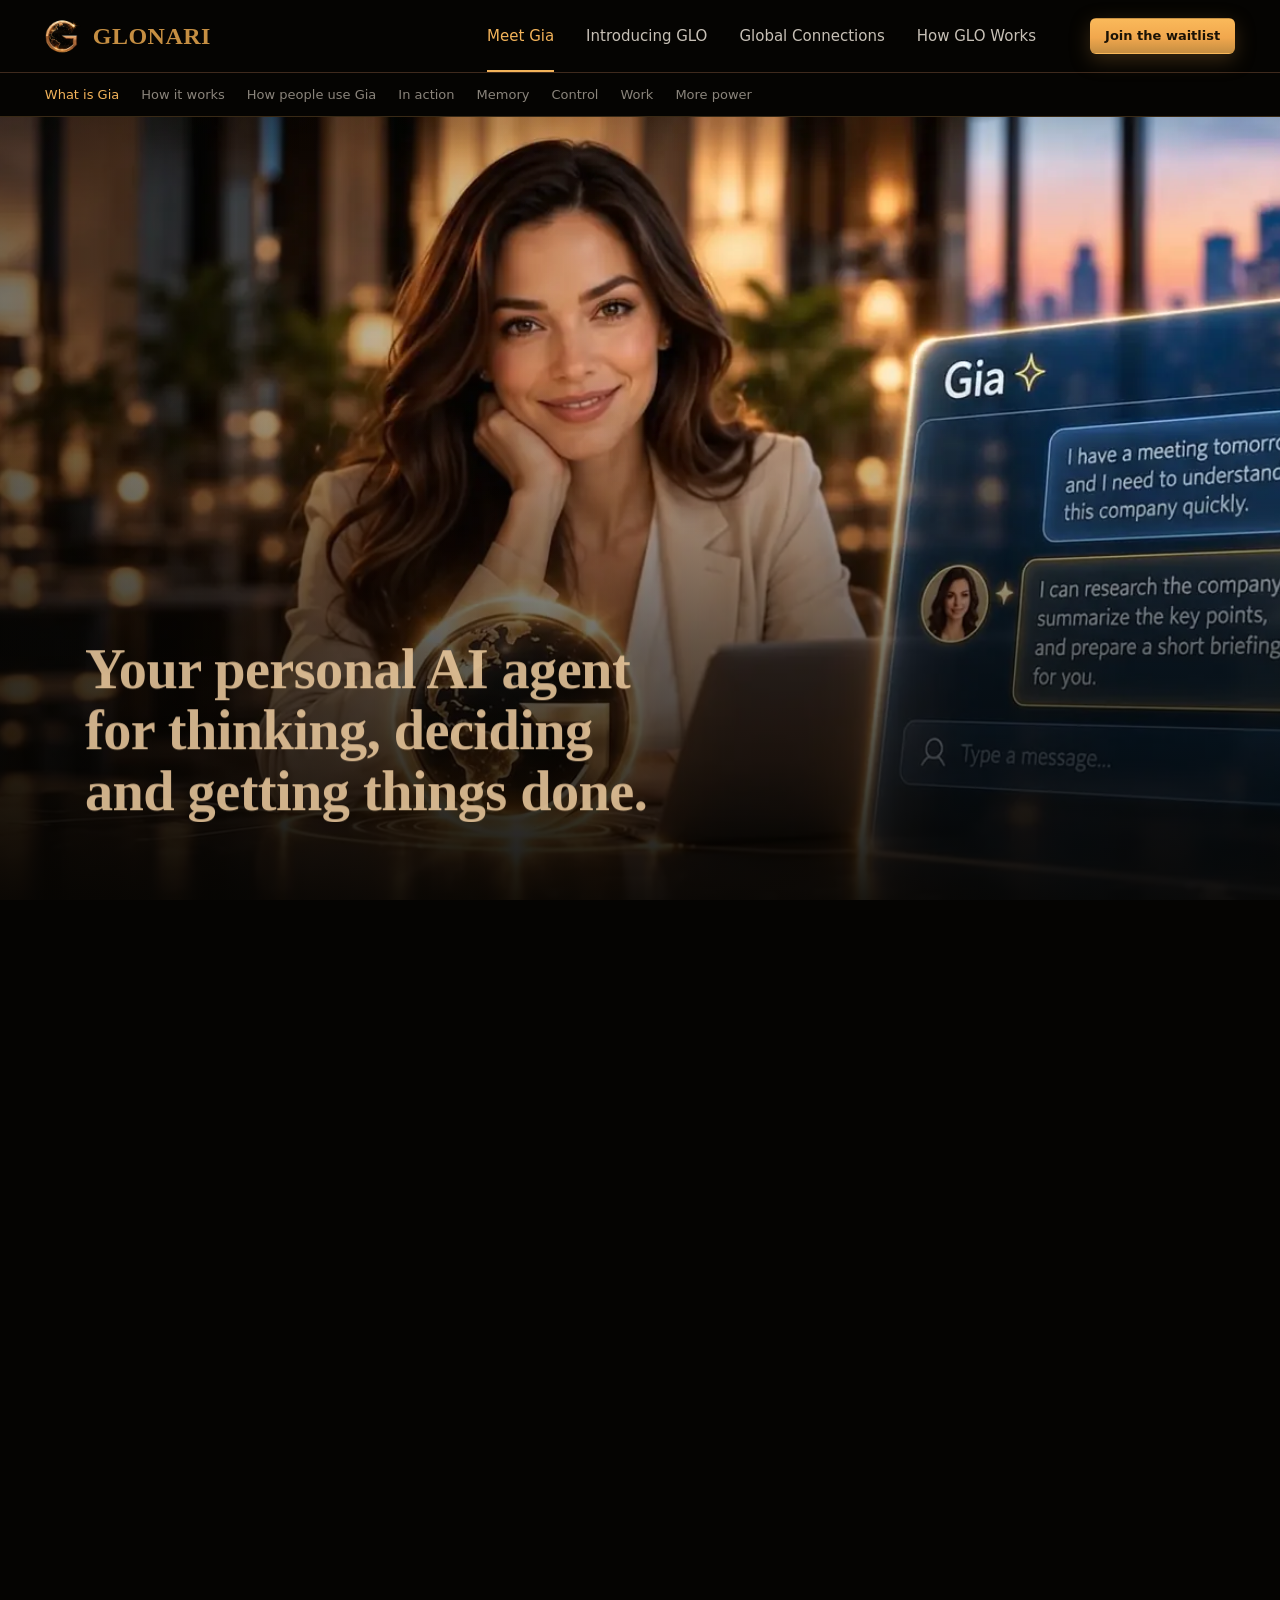
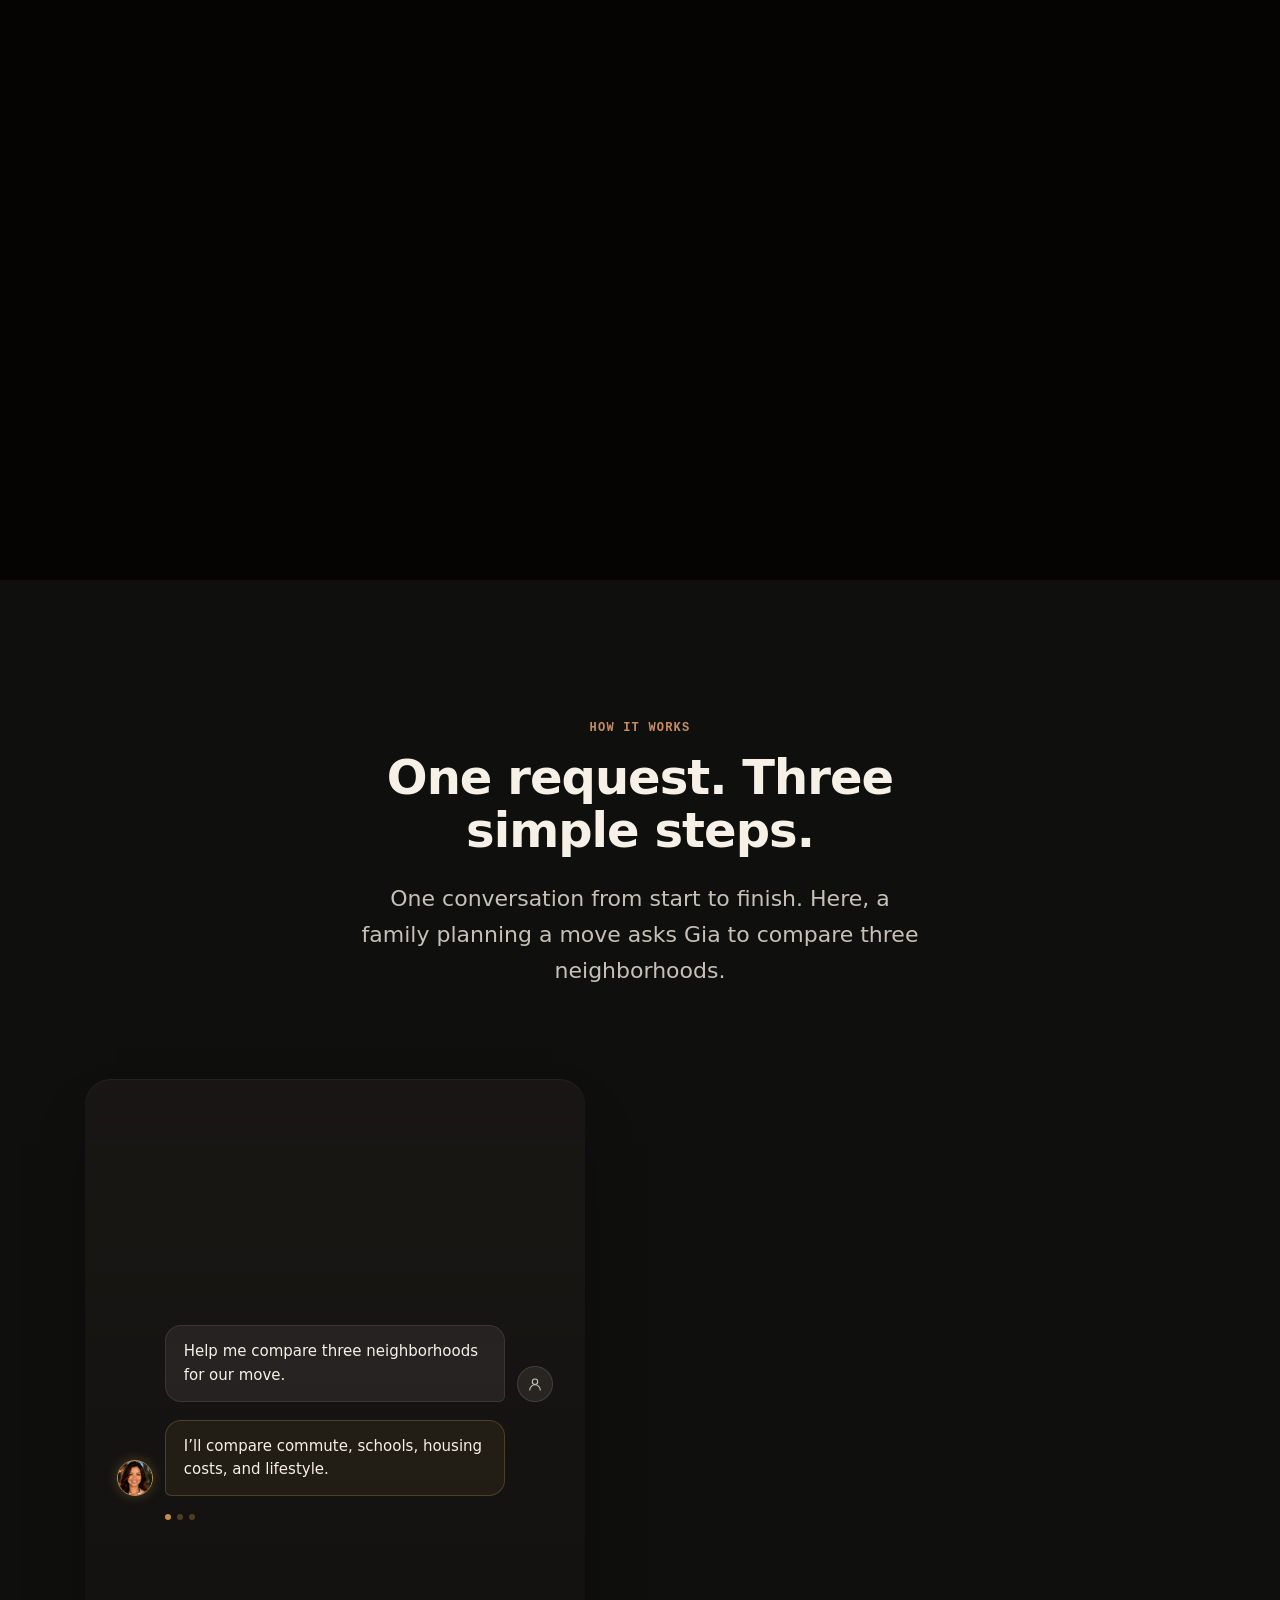
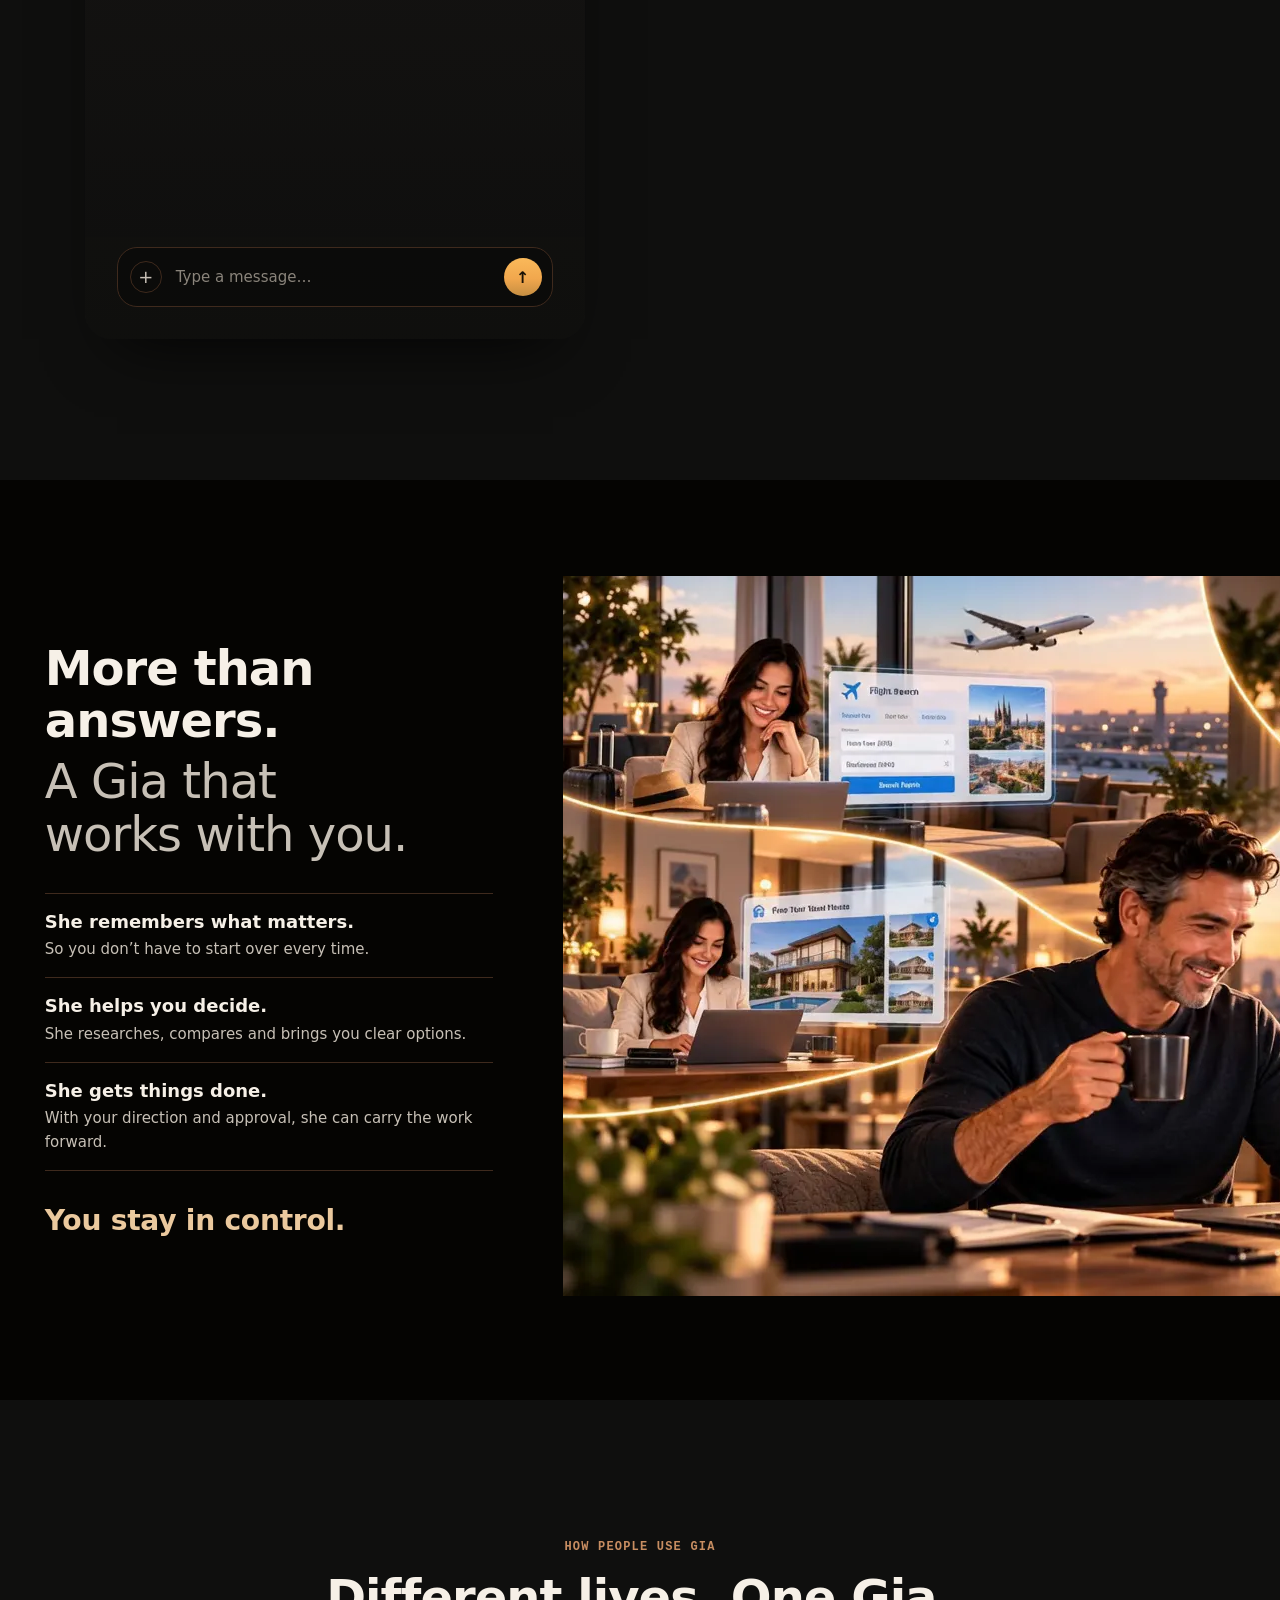
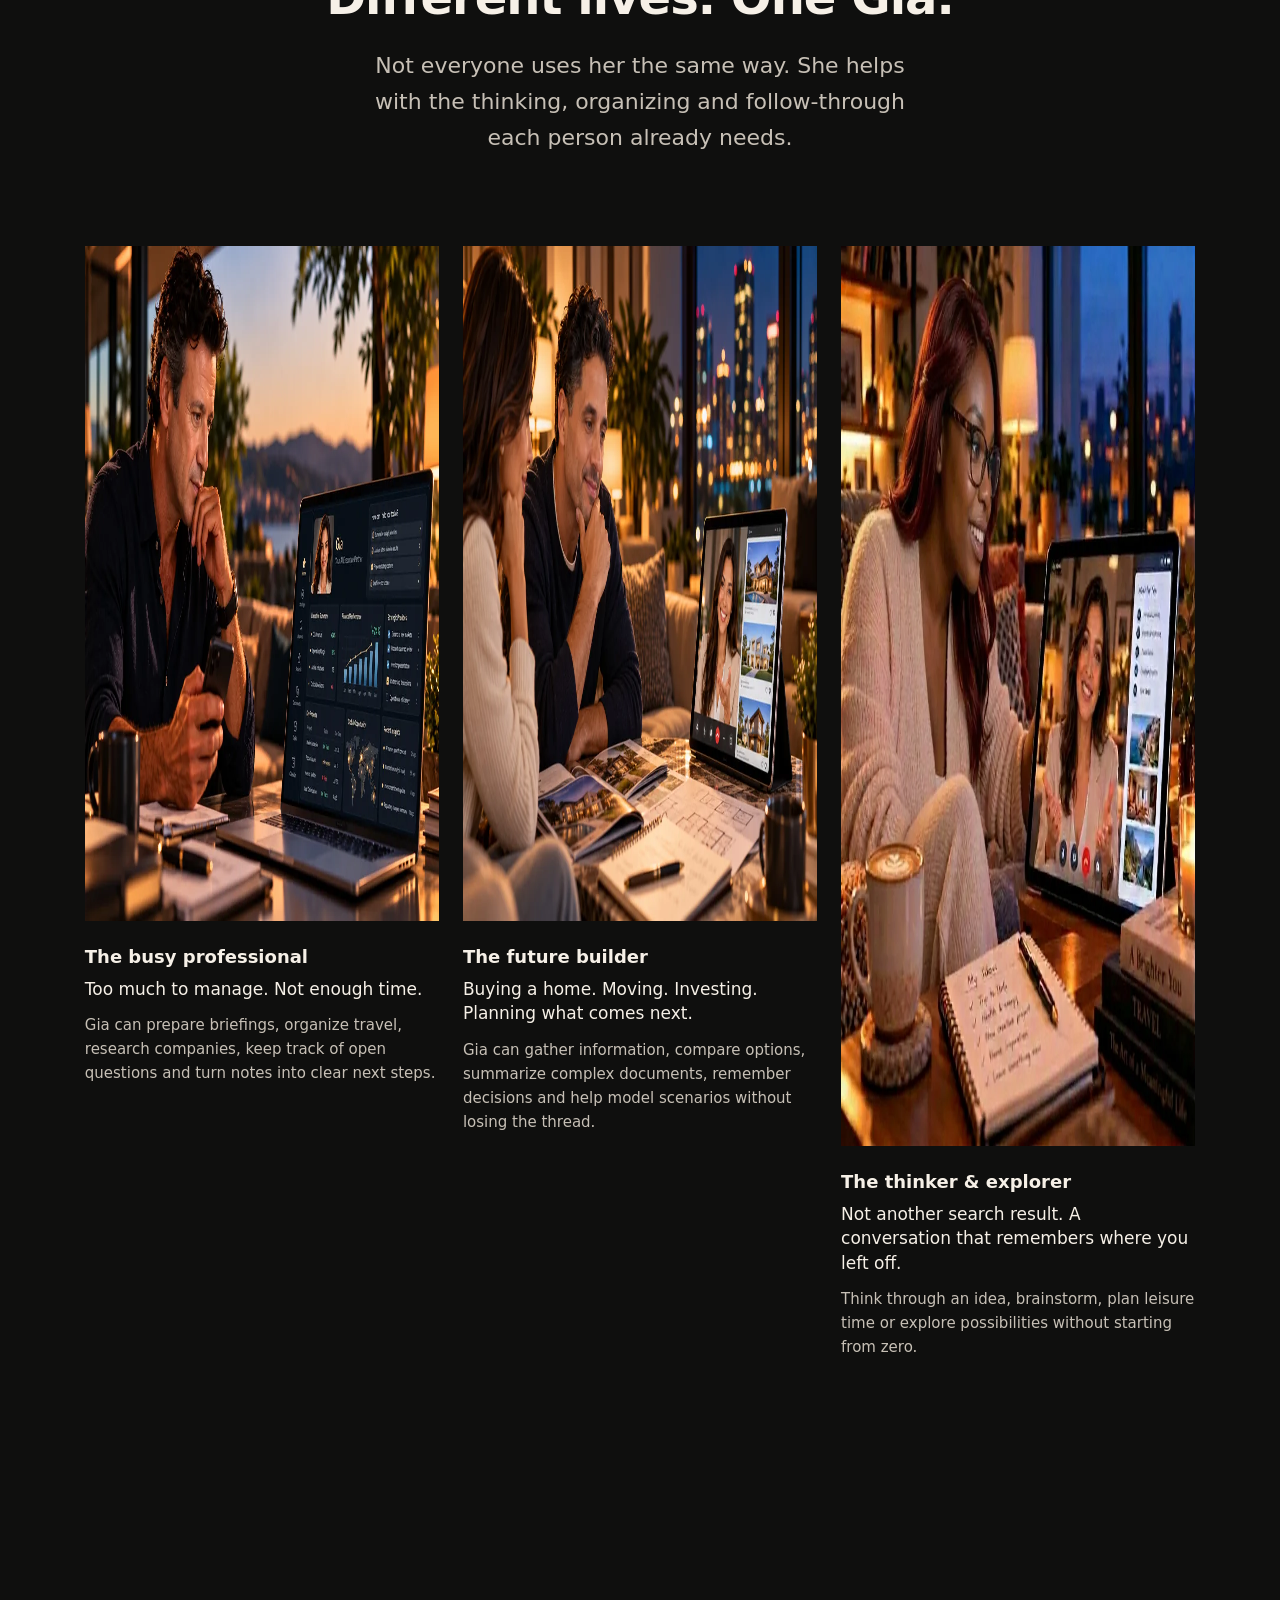
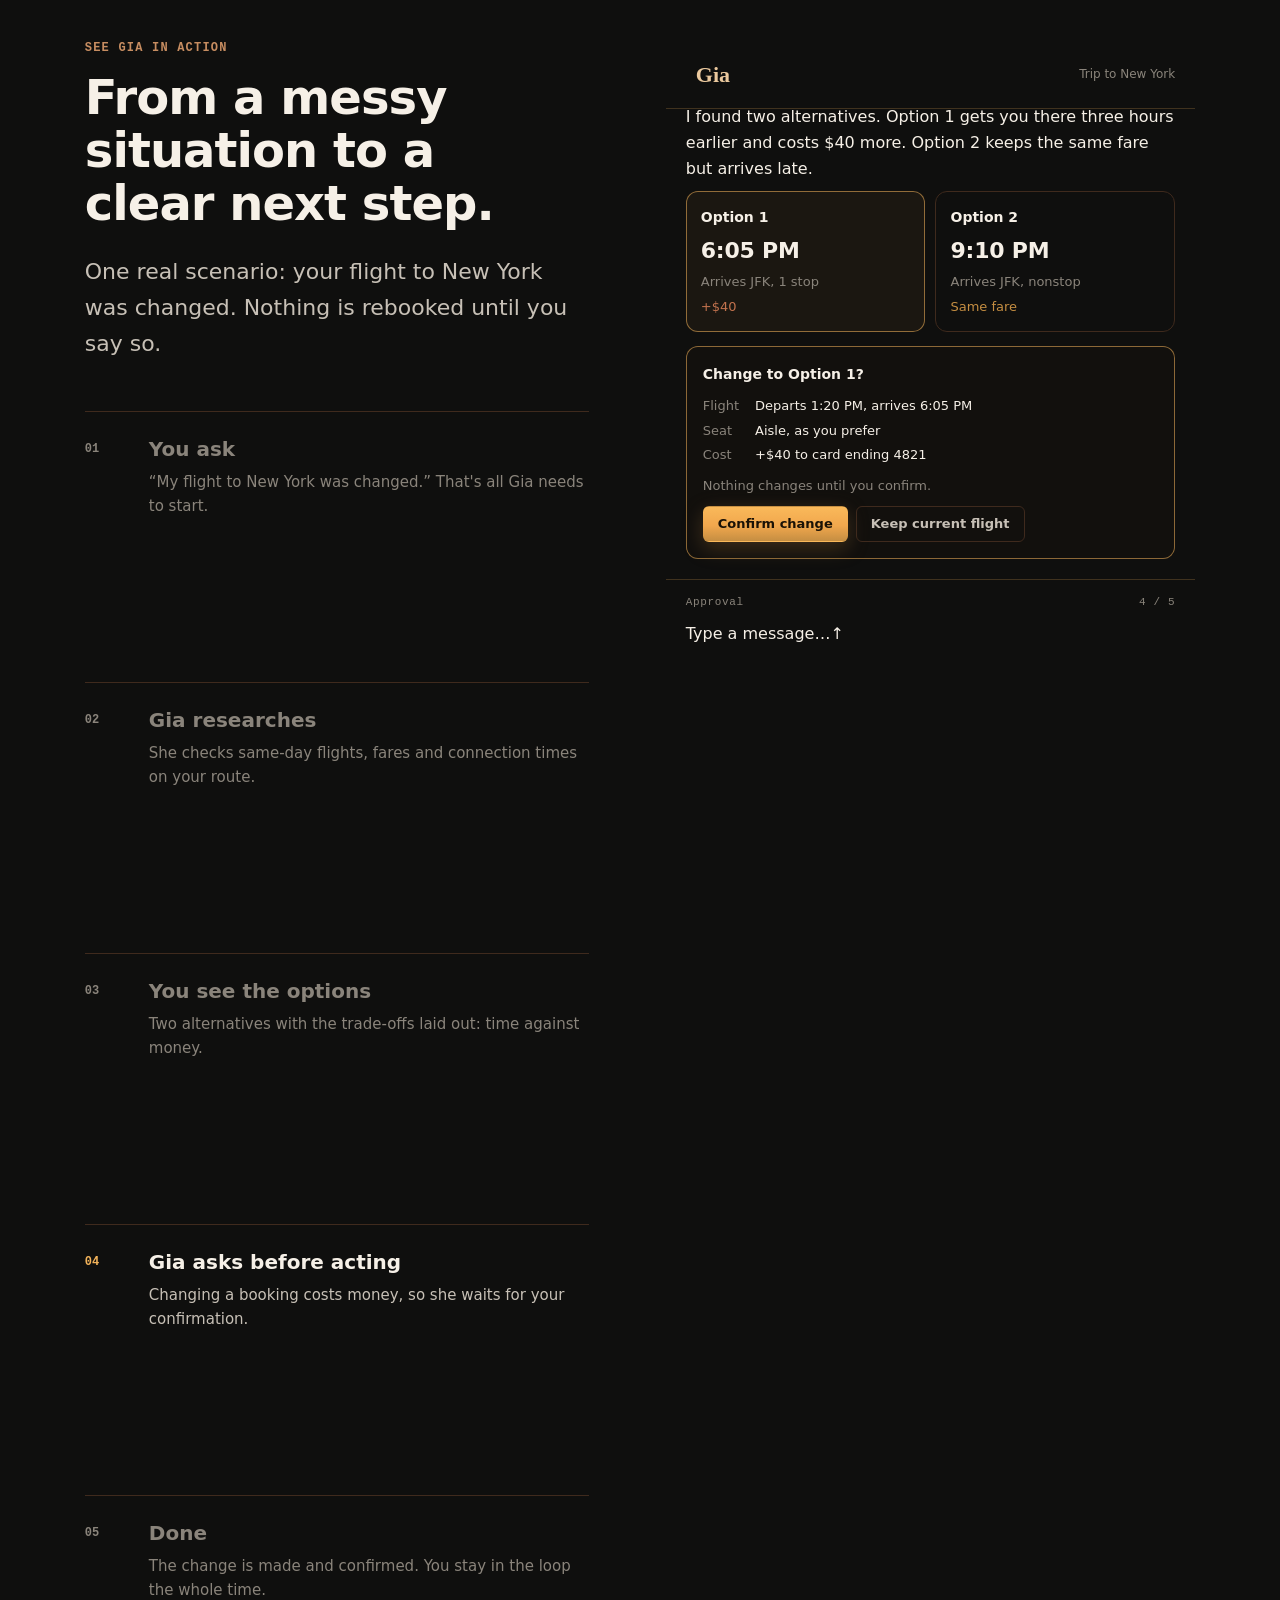
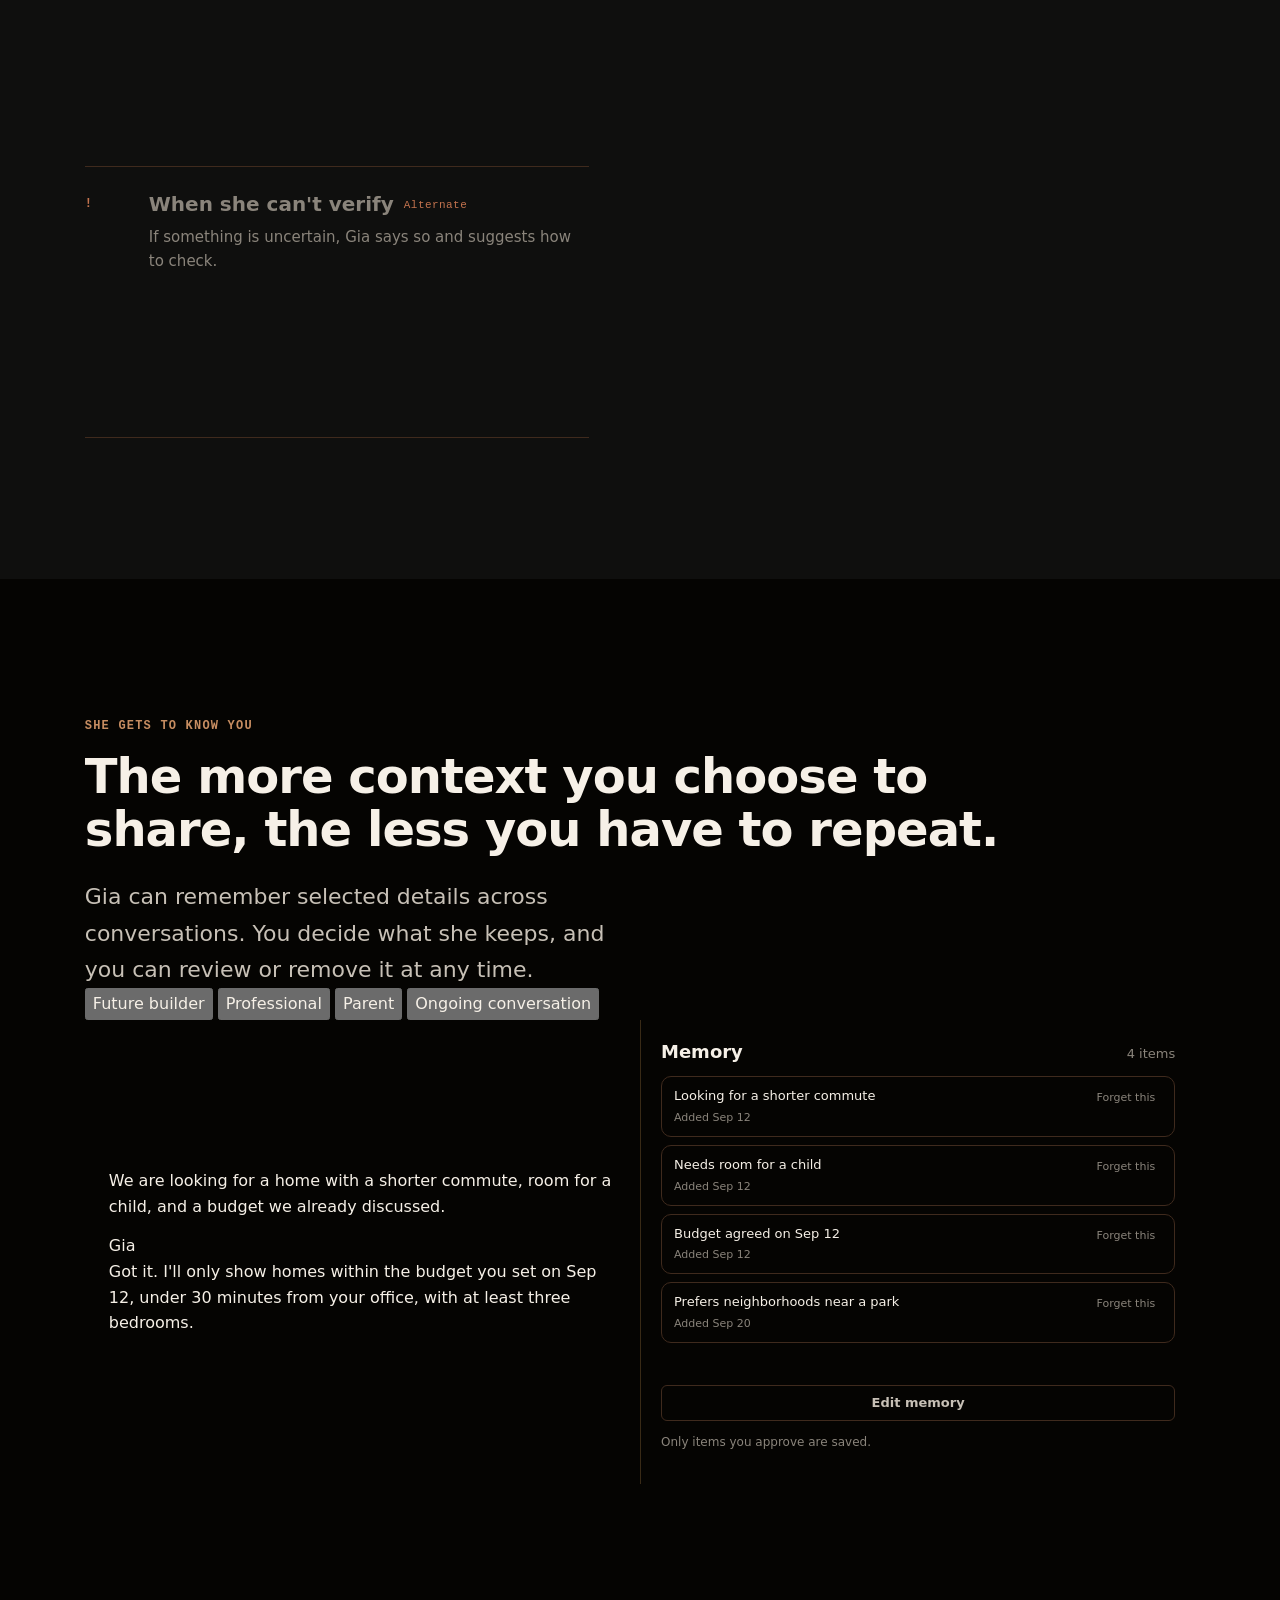
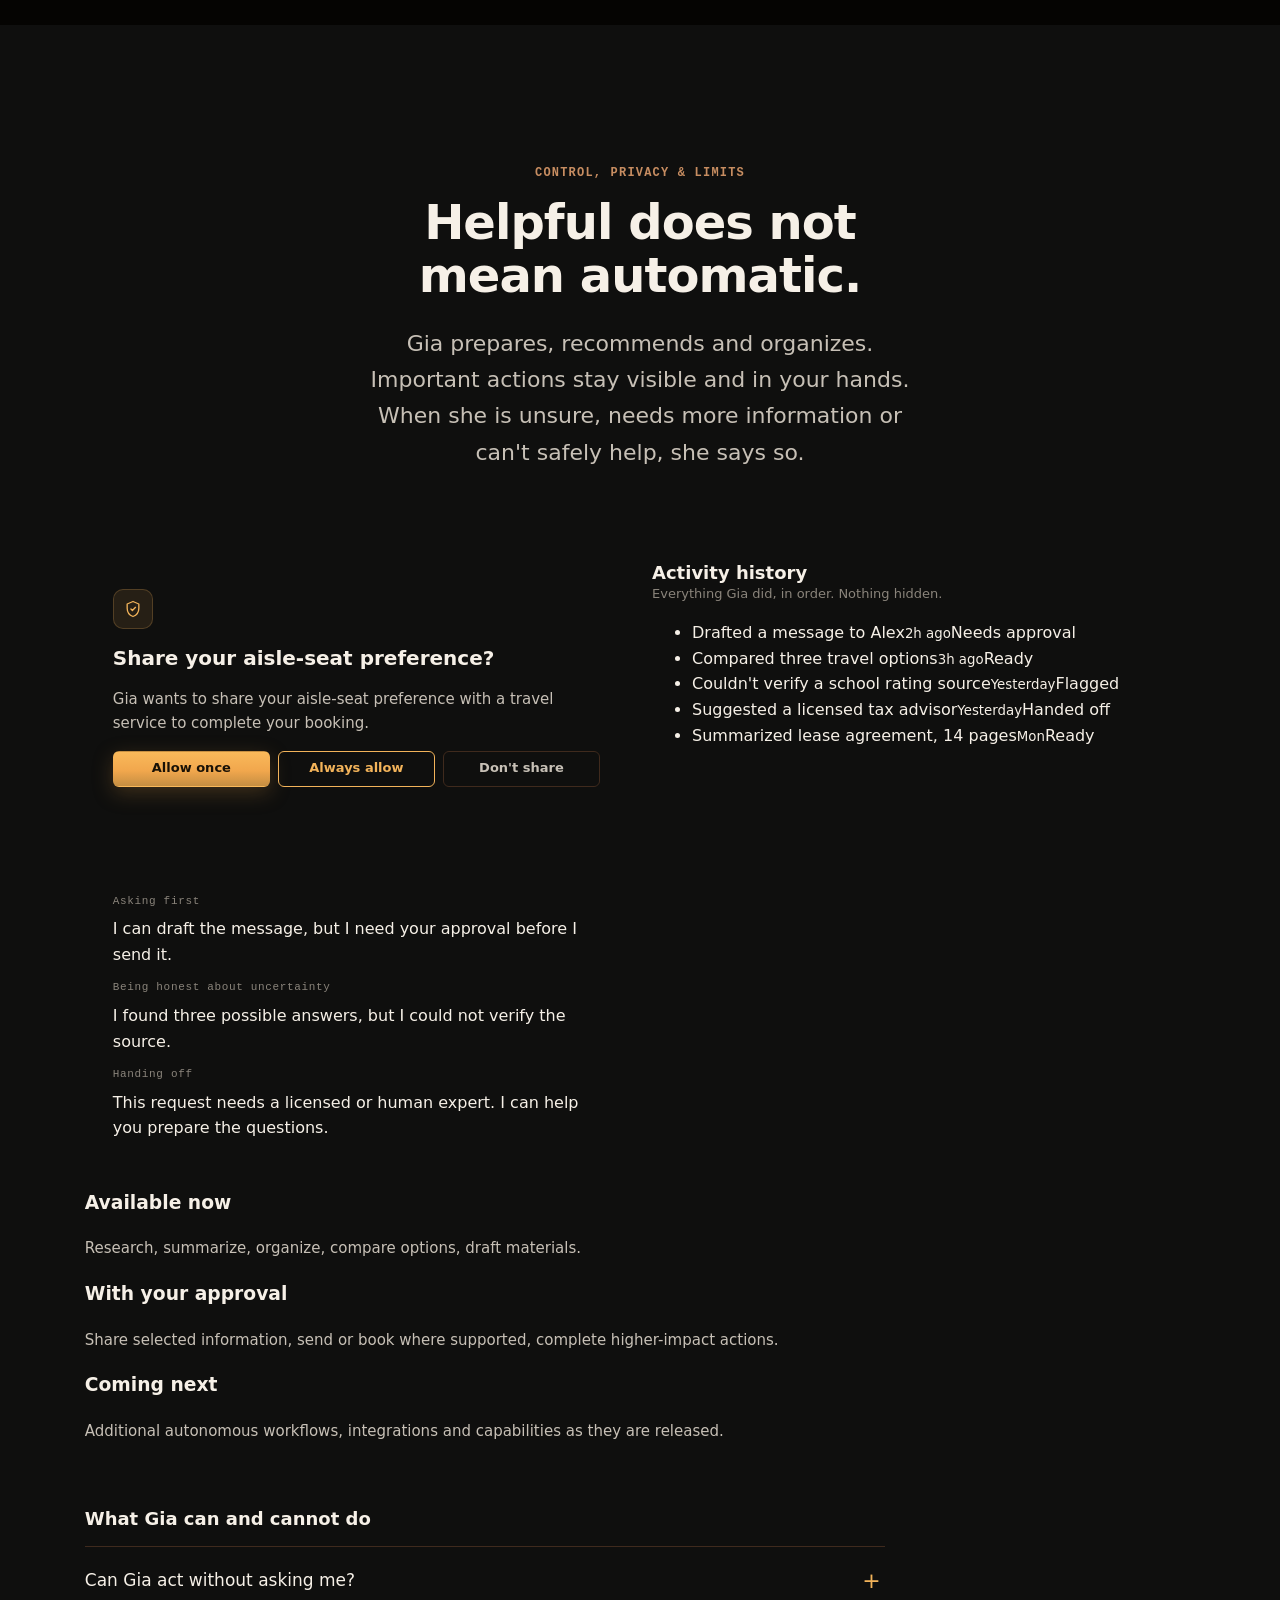
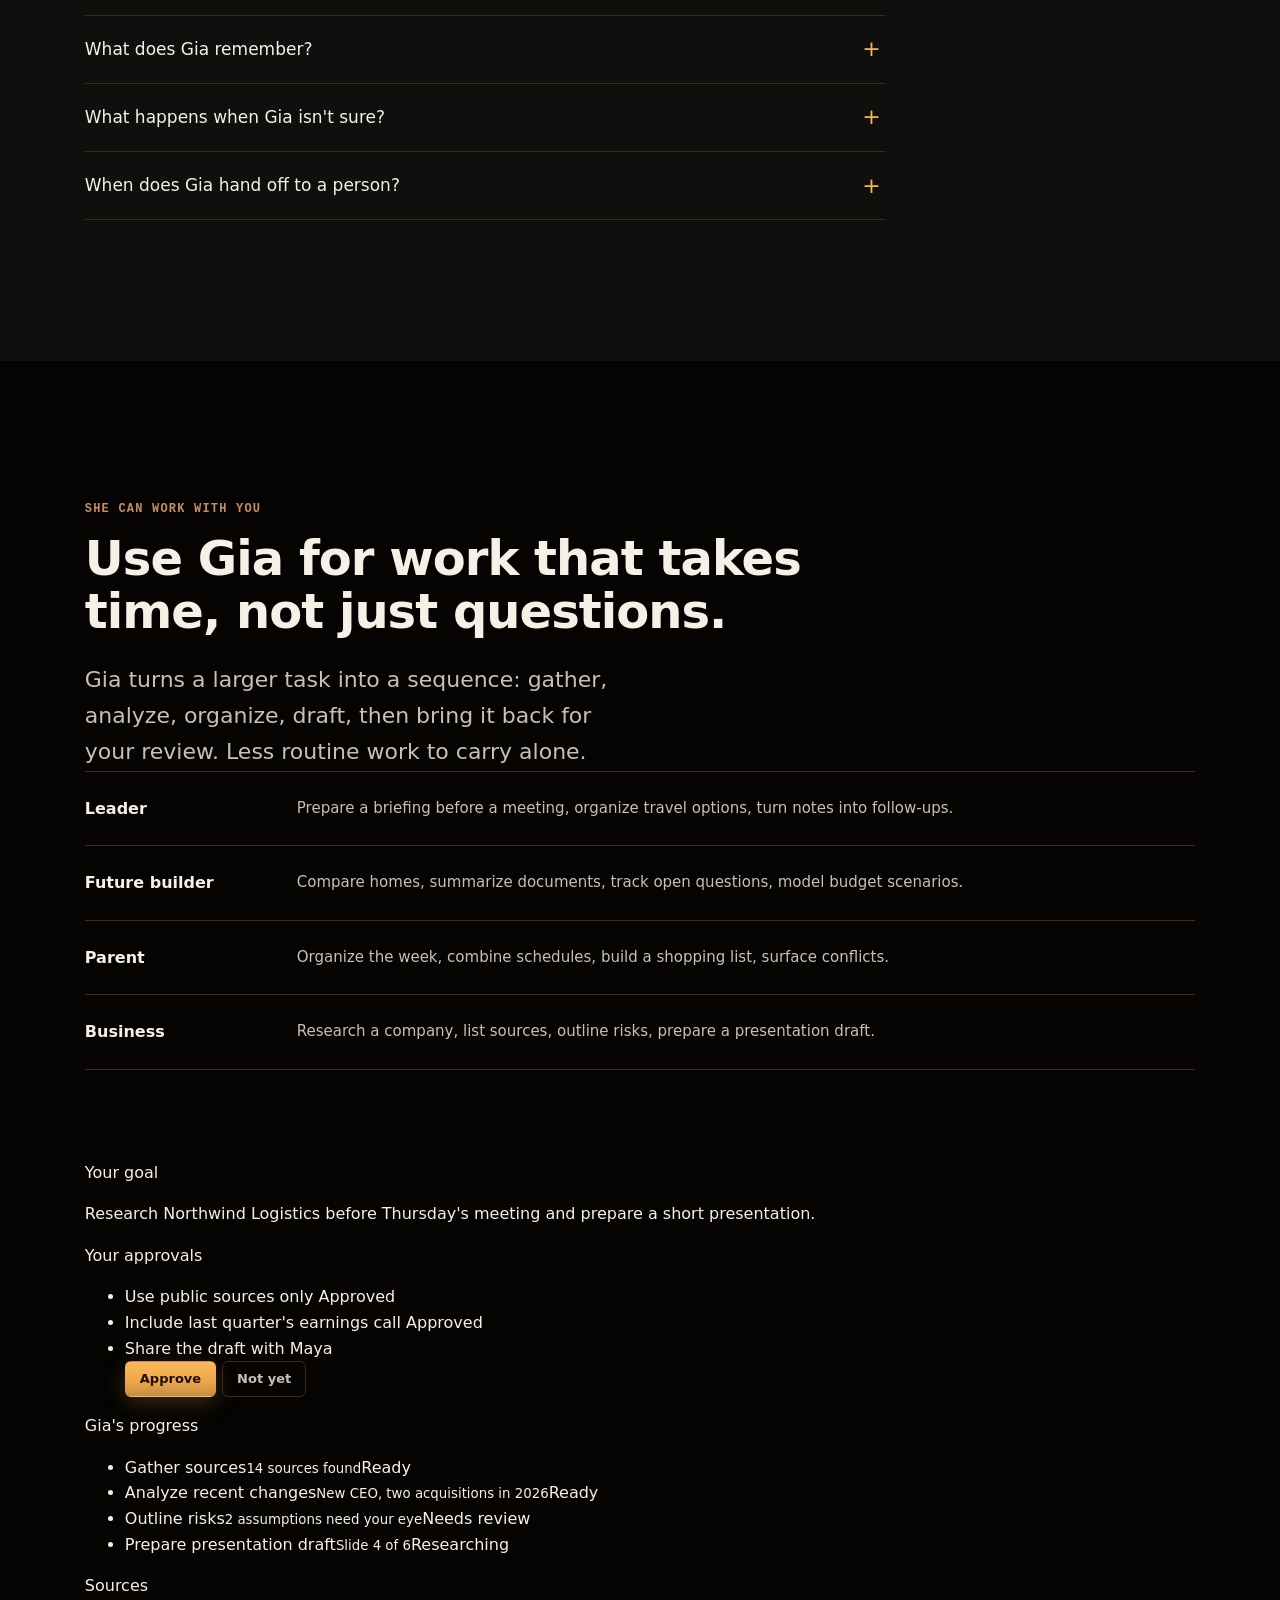
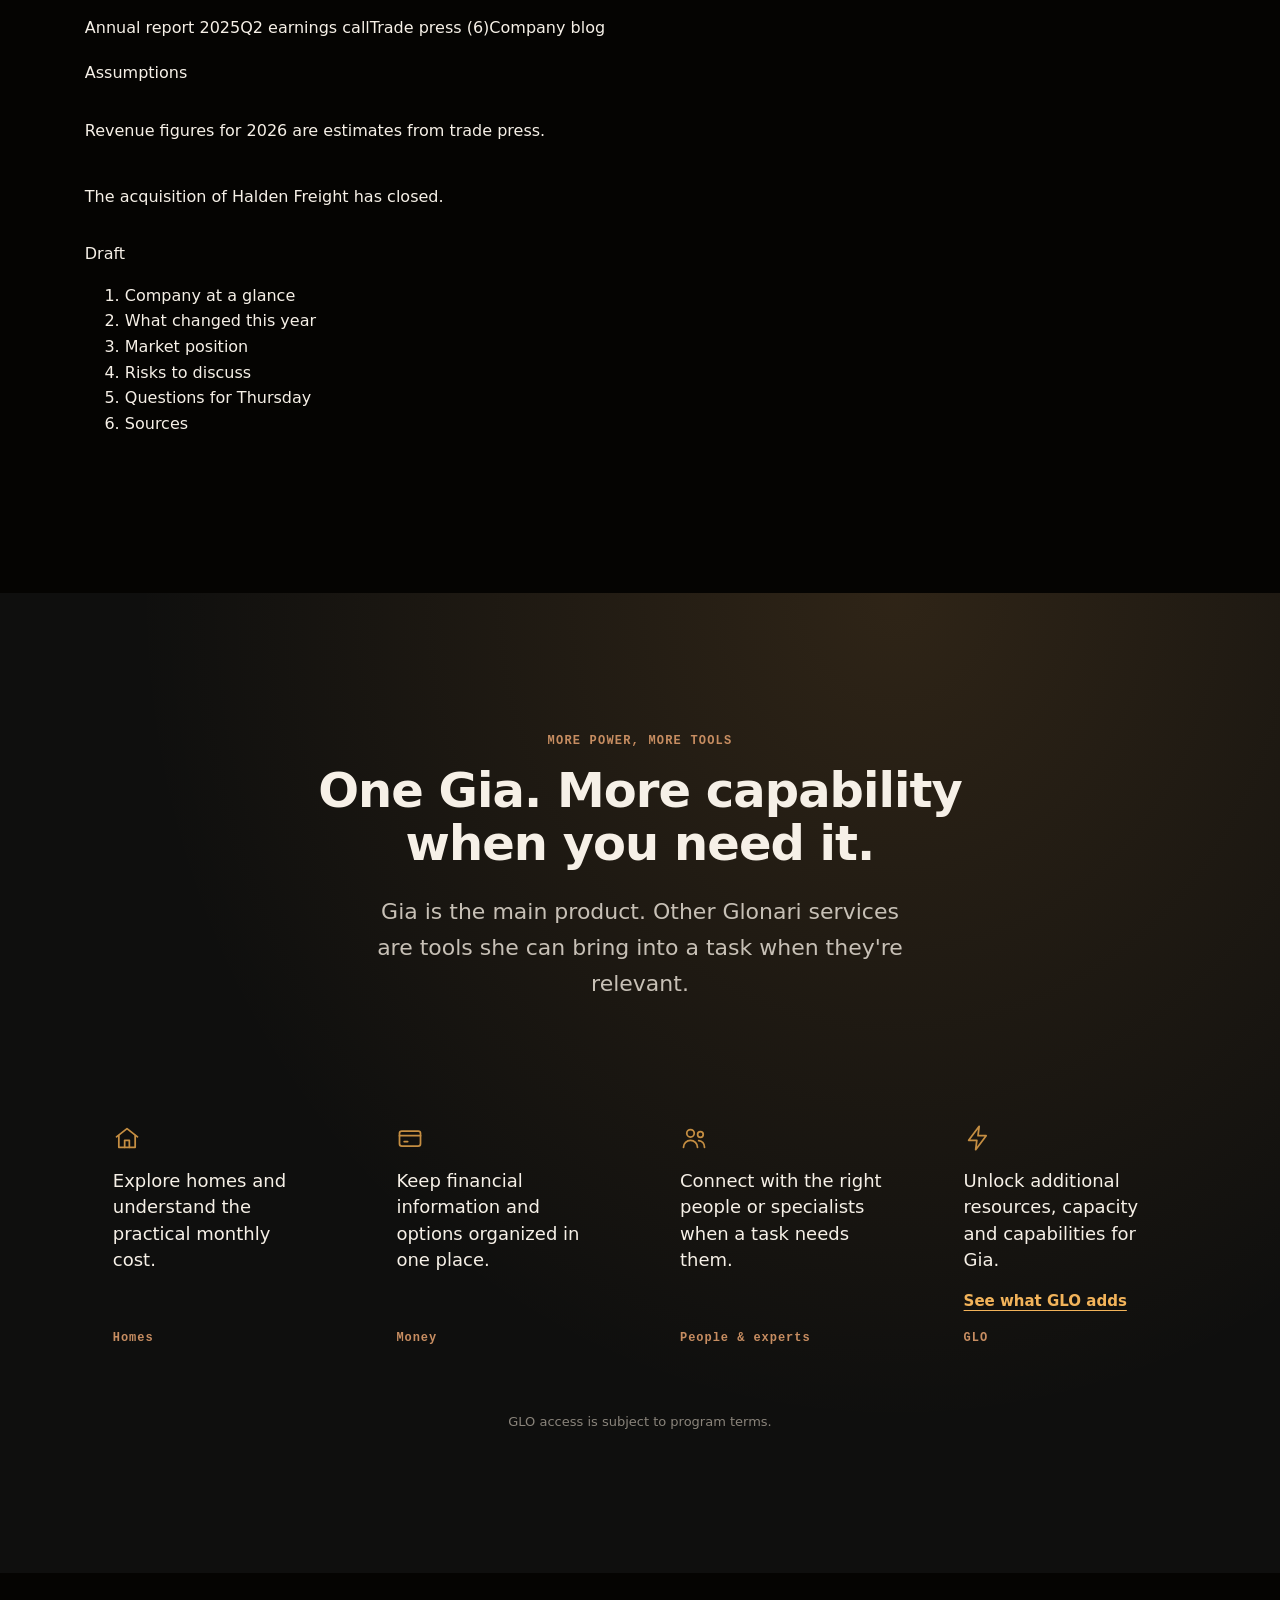
==== commit 775a8d65: "replacement" ====
--- a/index.html
+++ b/index.html
@@ -154,7 +154,7 @@
             <li class="hiw__in"><svg class="hiw__icon" aria-hidden="true"><use href="#hiw-i-car"/></svg>Commute to downtown <span class="status status--ready">Done</span></li>
             <li class="hiw__in"><svg class="hiw__icon" aria-hidden="true"><use href="#hiw-i-school"/></svg>Schools nearby <span class="status status--ready">Done</span></li>
             <li class="hiw__in"><svg class="hiw__icon" aria-hidden="true"><use href="#hiw-i-home"/></svg>Housing costs <span class="status status--ready">Done</span></li>
-            <li class="hiw__in"><svg class="hiw__icon" aria-hidden="true"><use href="#hiw-i-leaf"/></svg>Parks, cafés, lifestyle <span class="status status--working">Researching</span></li>
+            <li class="hiw__in"><svg class="hiw__icon" aria-hidden="true"><use href="#hiw-i-leaf"/></svg>Parks, cafés, lifestyle <span class="status status--working hiw__working"><span class="sr-only">Researching</span><i aria-hidden="true"></i><i aria-hidden="true"></i><i aria-hidden="true"></i></span></li>
           </ul>
           <ul class="hiw__thumbs">
             <li class="hiw__thumb hiw__in"><picture><source type="image/webp" srcset="assets/images/hiw-riverside-800.webp"><img src="assets/images/hiw-riverside-800.jpg" width="800" height="454" loading="lazy" decoding="async" style="object-position: 40% 50%" alt="Riverside: city towers above a river at sunset"></picture><span>Riverside</span></li>
@@ -173,7 +173,6 @@
         <div class="hiw__review" aria-label="Example: comparison for review">
           <ul class="hiw__hoods">
             <li class="hood hiw__in">
-              <picture><source type="image/webp" srcset="assets/images/hiw-riverside-800.webp"><img class="hood__img" src="assets/images/hiw-riverside-800.jpg" width="800" height="454" loading="lazy" decoding="async" style="object-position: 40% 50%" alt=""></picture>
               <h4 class="hood__name">Riverside</h4>
               <dl class="hood__facts">
                 <div><dt><svg aria-hidden="true"><use href="#hiw-i-car"/></svg><span class="sr-only">Commute</span></dt><dd>32 min</dd></div>
@@ -183,8 +182,6 @@
               </dl>
             </li>
             <li class="hood hood--best hiw__in">
-              <picture><source type="image/webp" srcset="assets/images/hiw-maple-heights-800.webp"><img class="hood__img" src="assets/images/hiw-maple-heights-800.jpg" width="800" height="436" loading="lazy" decoding="async" style="object-position: 62% 50%" alt=""></picture>
-              <span class="hood__badge">Best match</span>
               <h4 class="hood__name">Maple Heights</h4>
               <dl class="hood__facts">
                 <div><dt><svg aria-hidden="true"><use href="#hiw-i-car"/></svg><span class="sr-only">Commute</span></dt><dd>24 min</dd></div>
@@ -194,7 +191,6 @@
               </dl>
             </li>
             <li class="hood hiw__in">
-              <picture><source type="image/webp" srcset="assets/images/hiw-old-town-800.webp"><img class="hood__img" src="assets/images/hiw-old-town-800.jpg" width="800" height="534" loading="lazy" decoding="async" style="object-position: 58% 40%" alt=""></picture>
               <h4 class="hood__name">Old Town</h4>
               <dl class="hood__facts">
                 <div><dt><svg aria-hidden="true"><use href="#hiw-i-car"/></svg><span class="sr-only">Commute</span></dt><dd>41 min</dd></div>
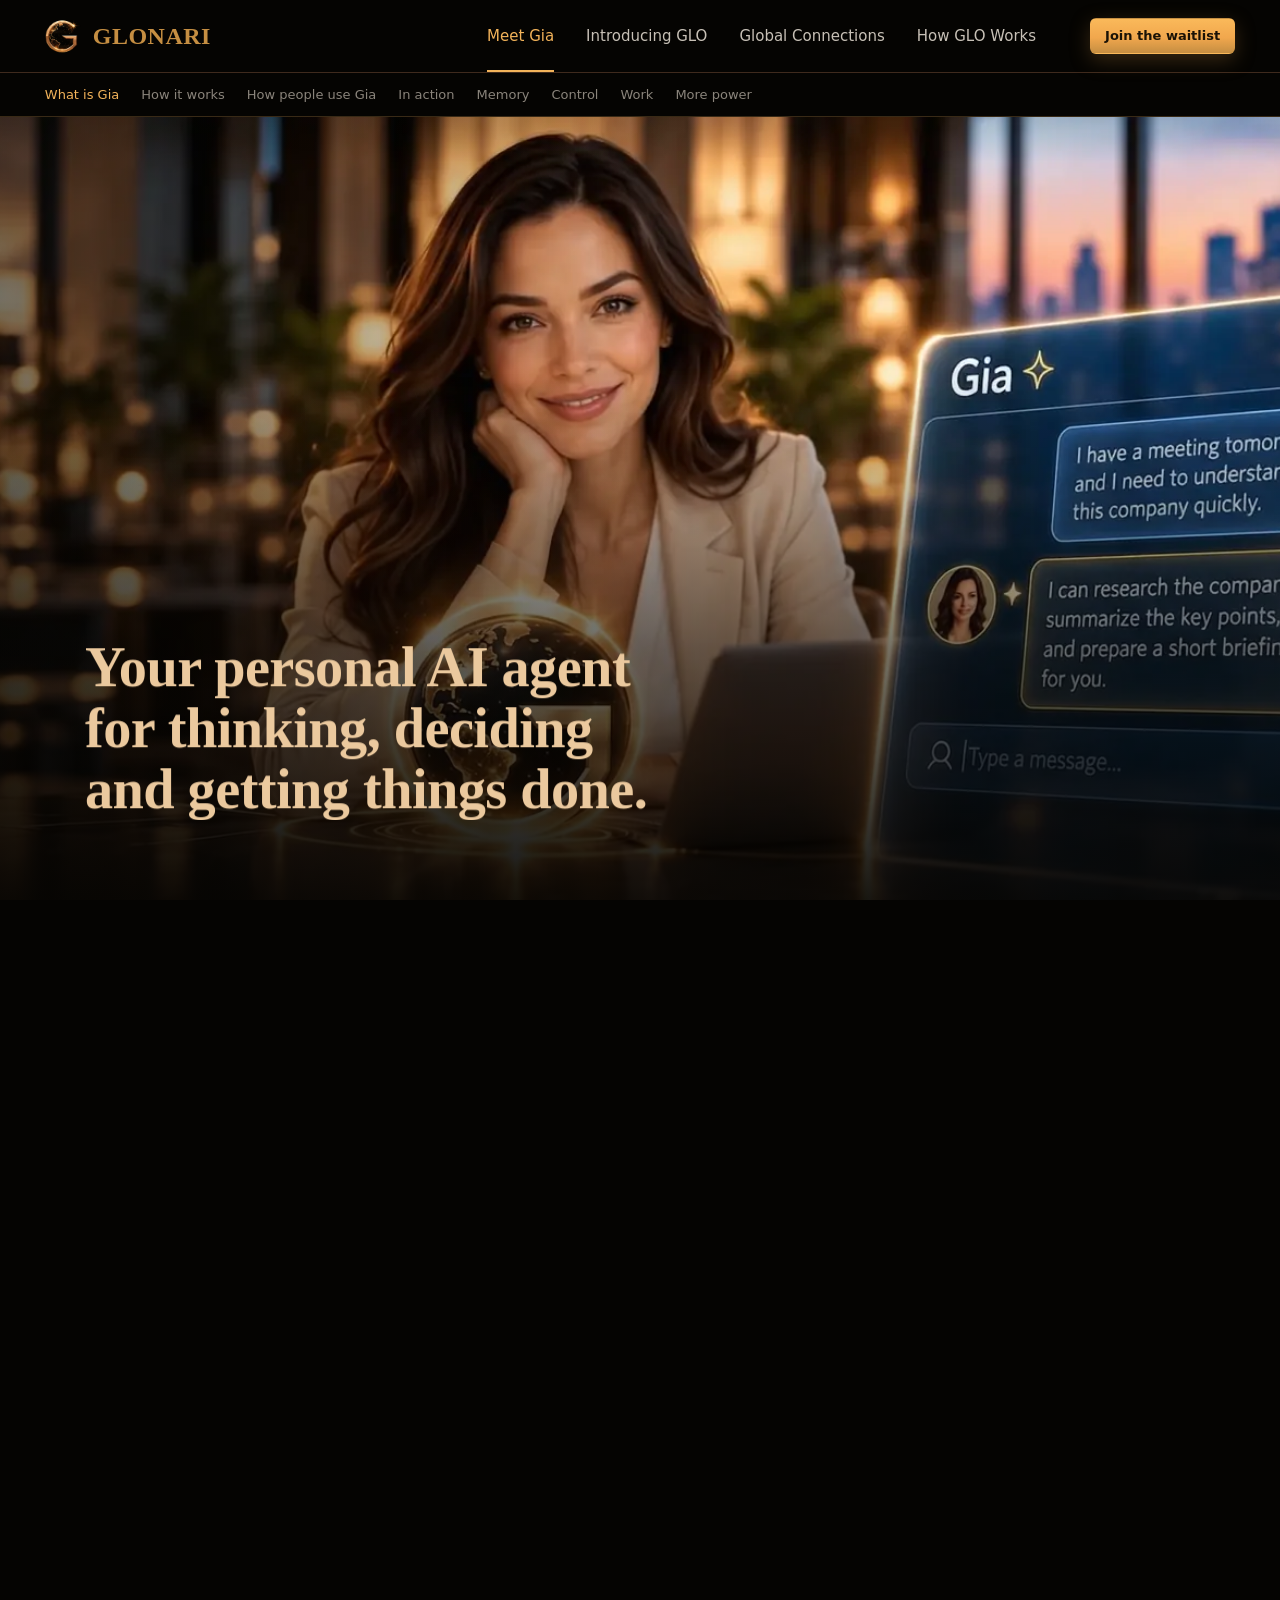
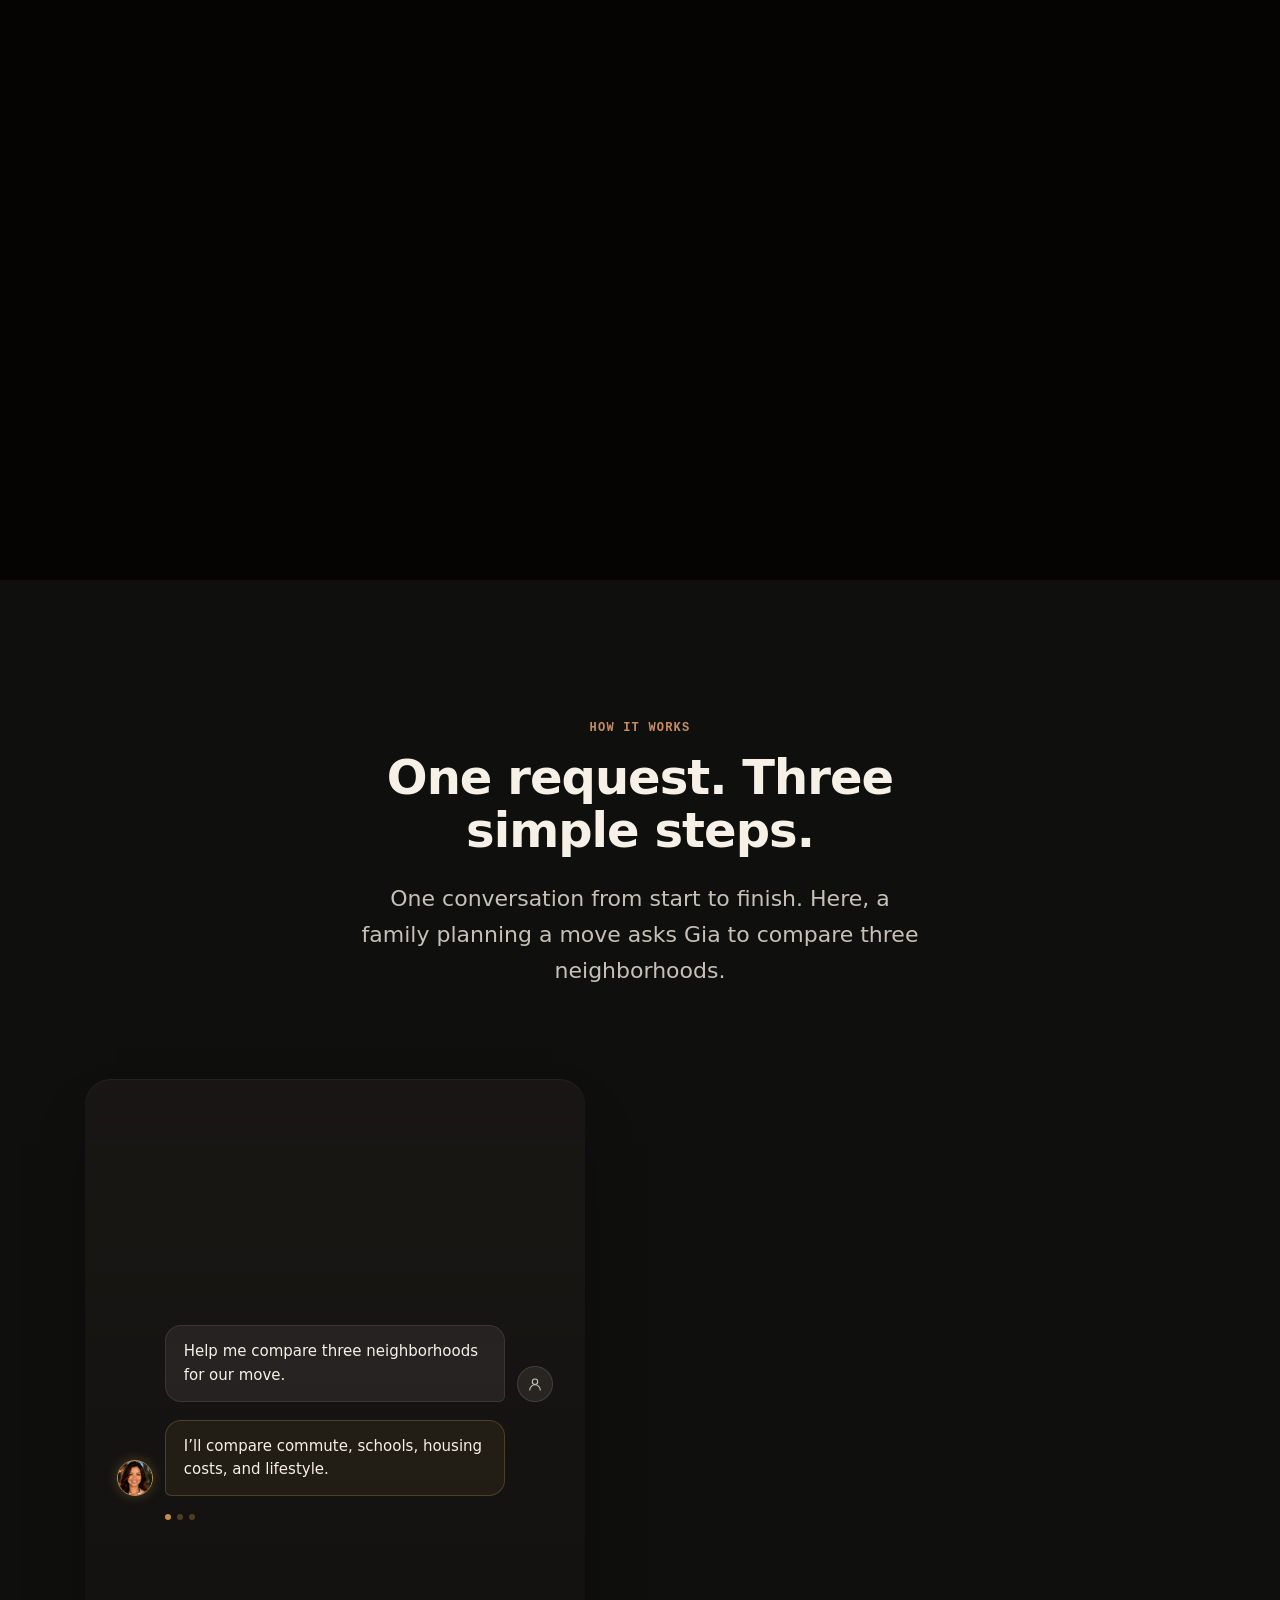
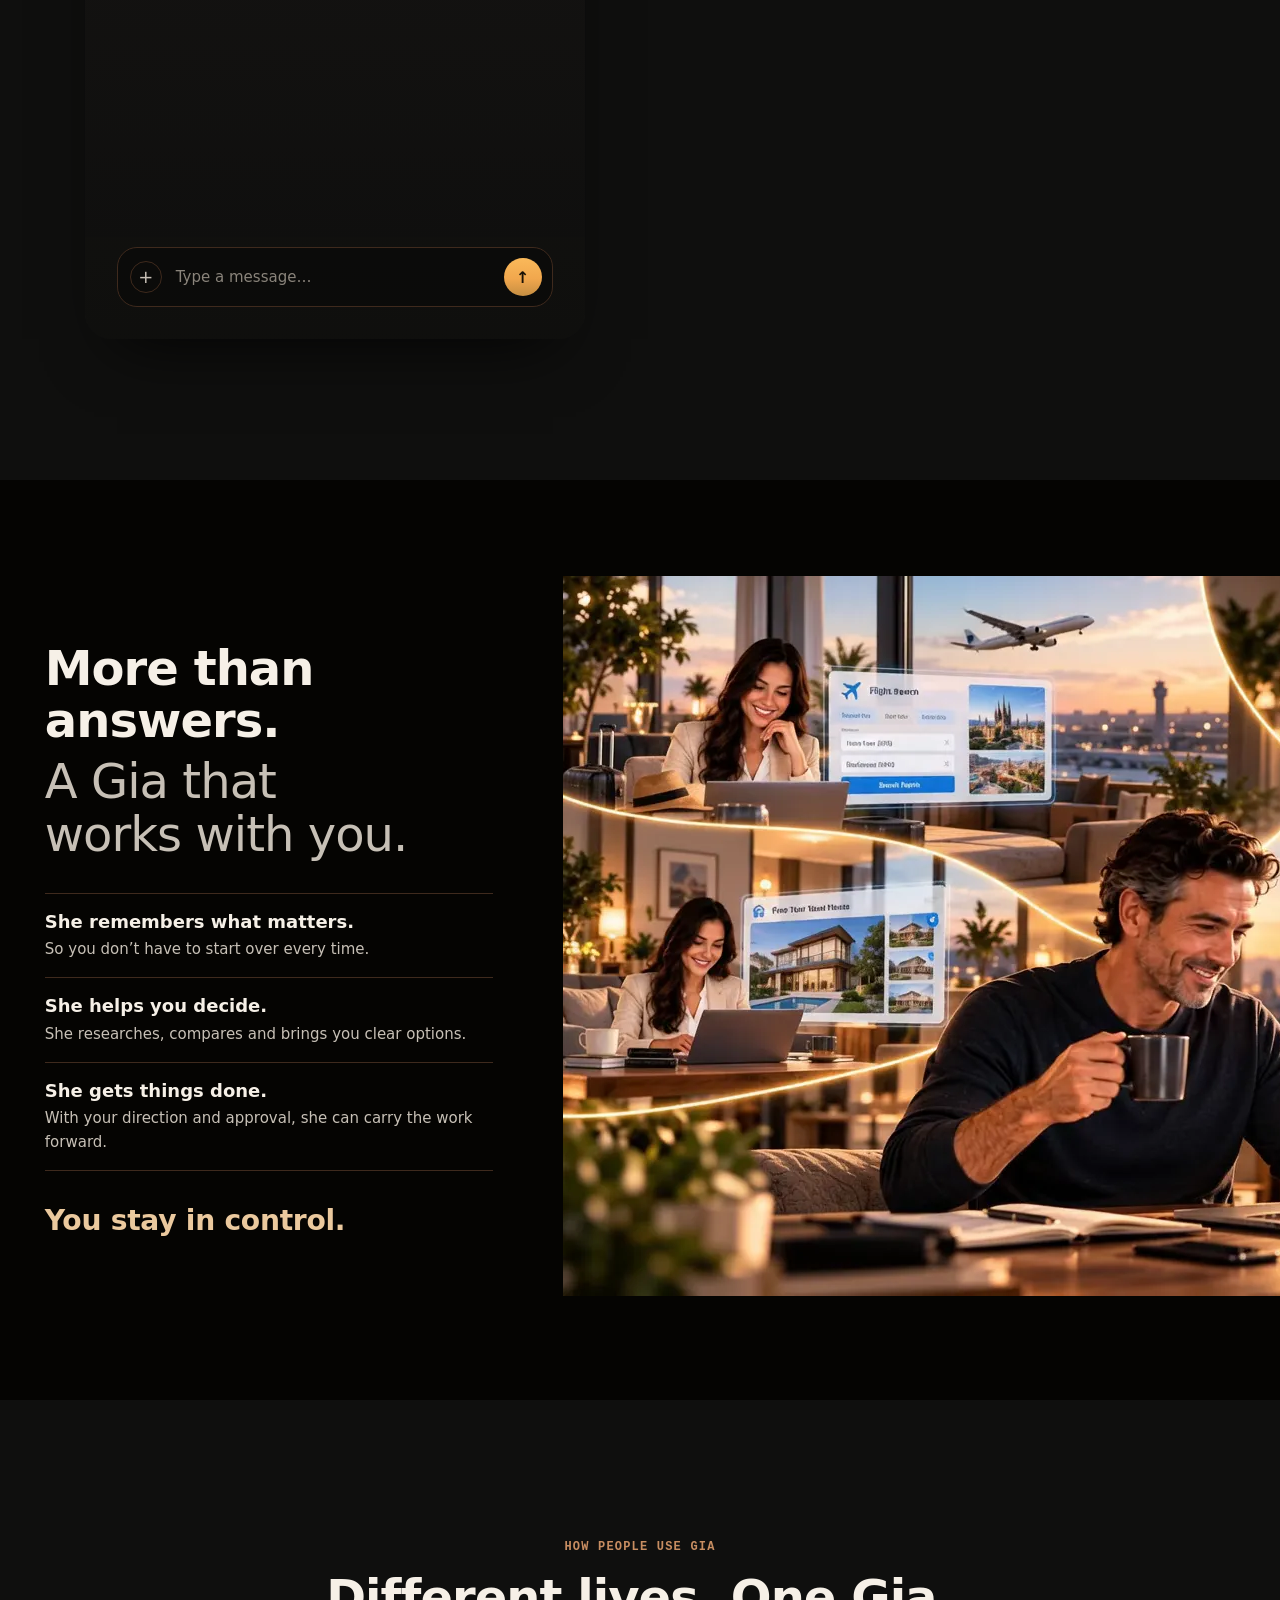
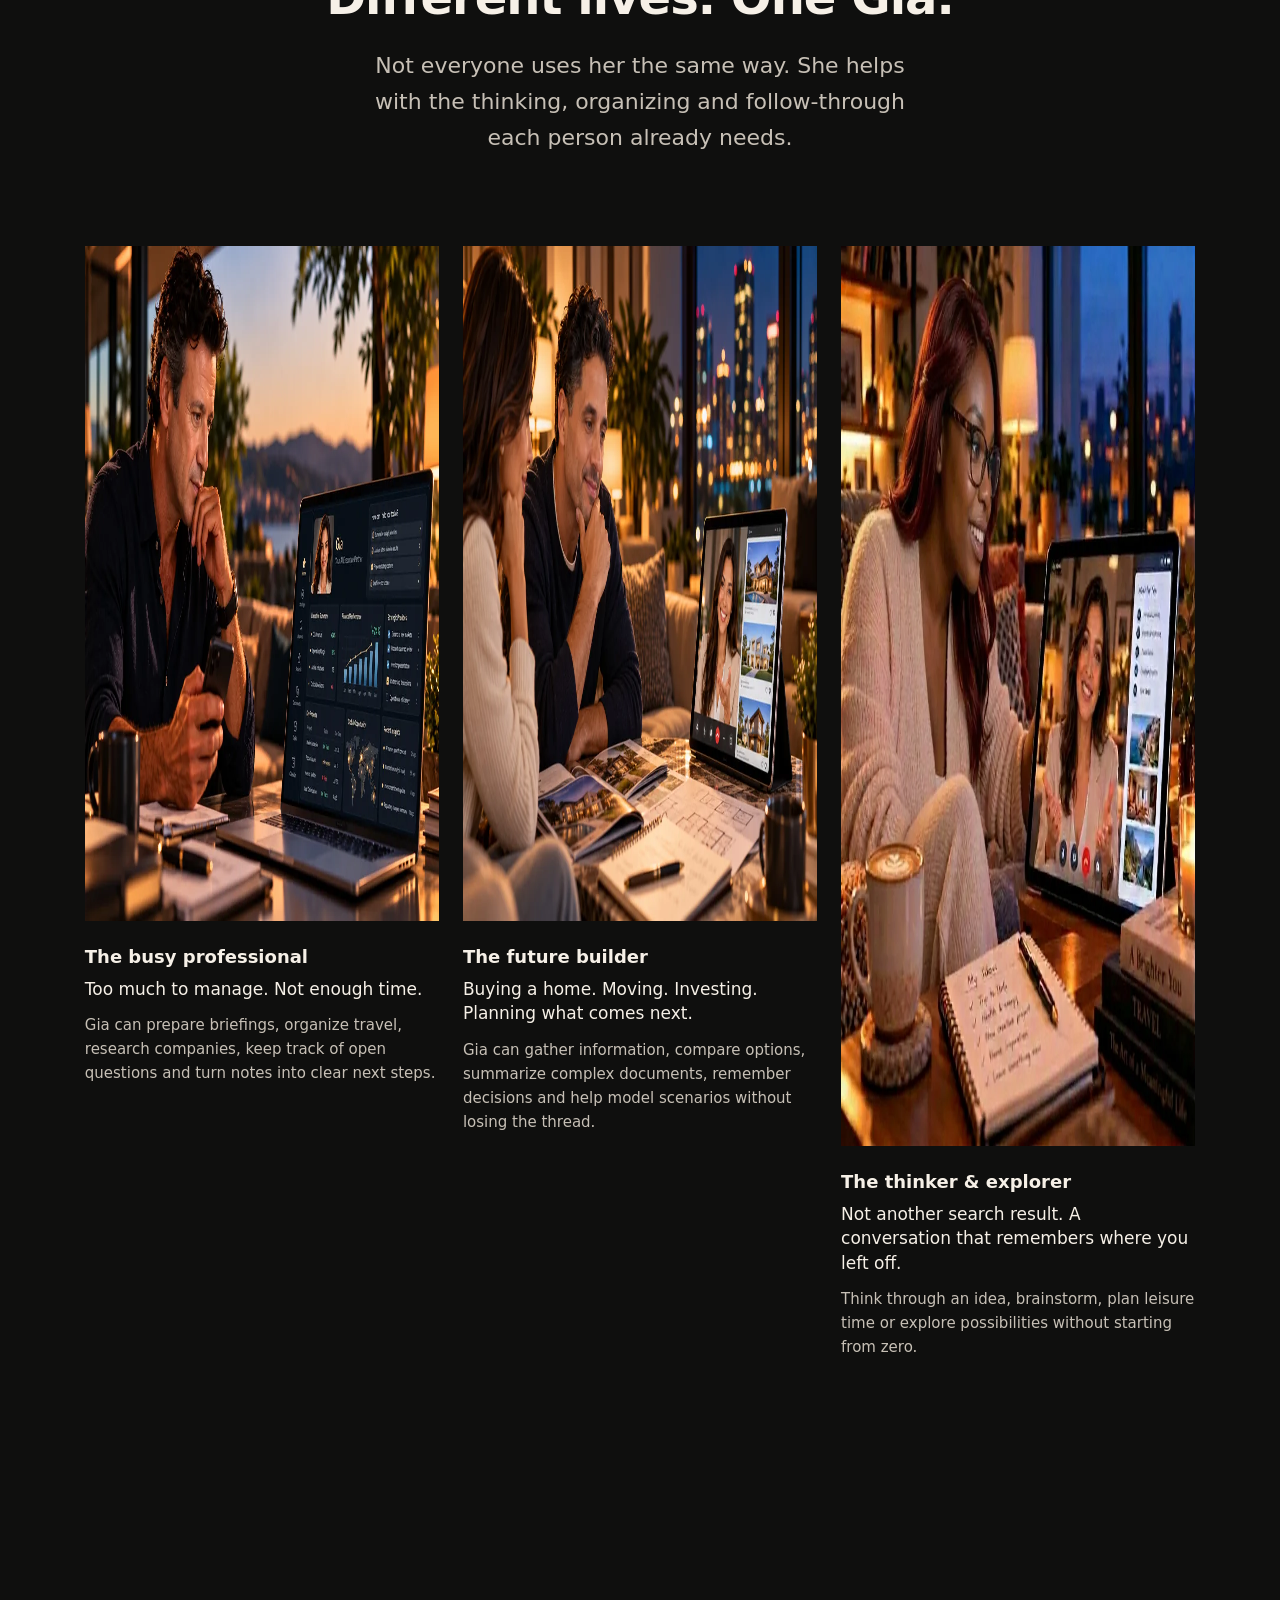
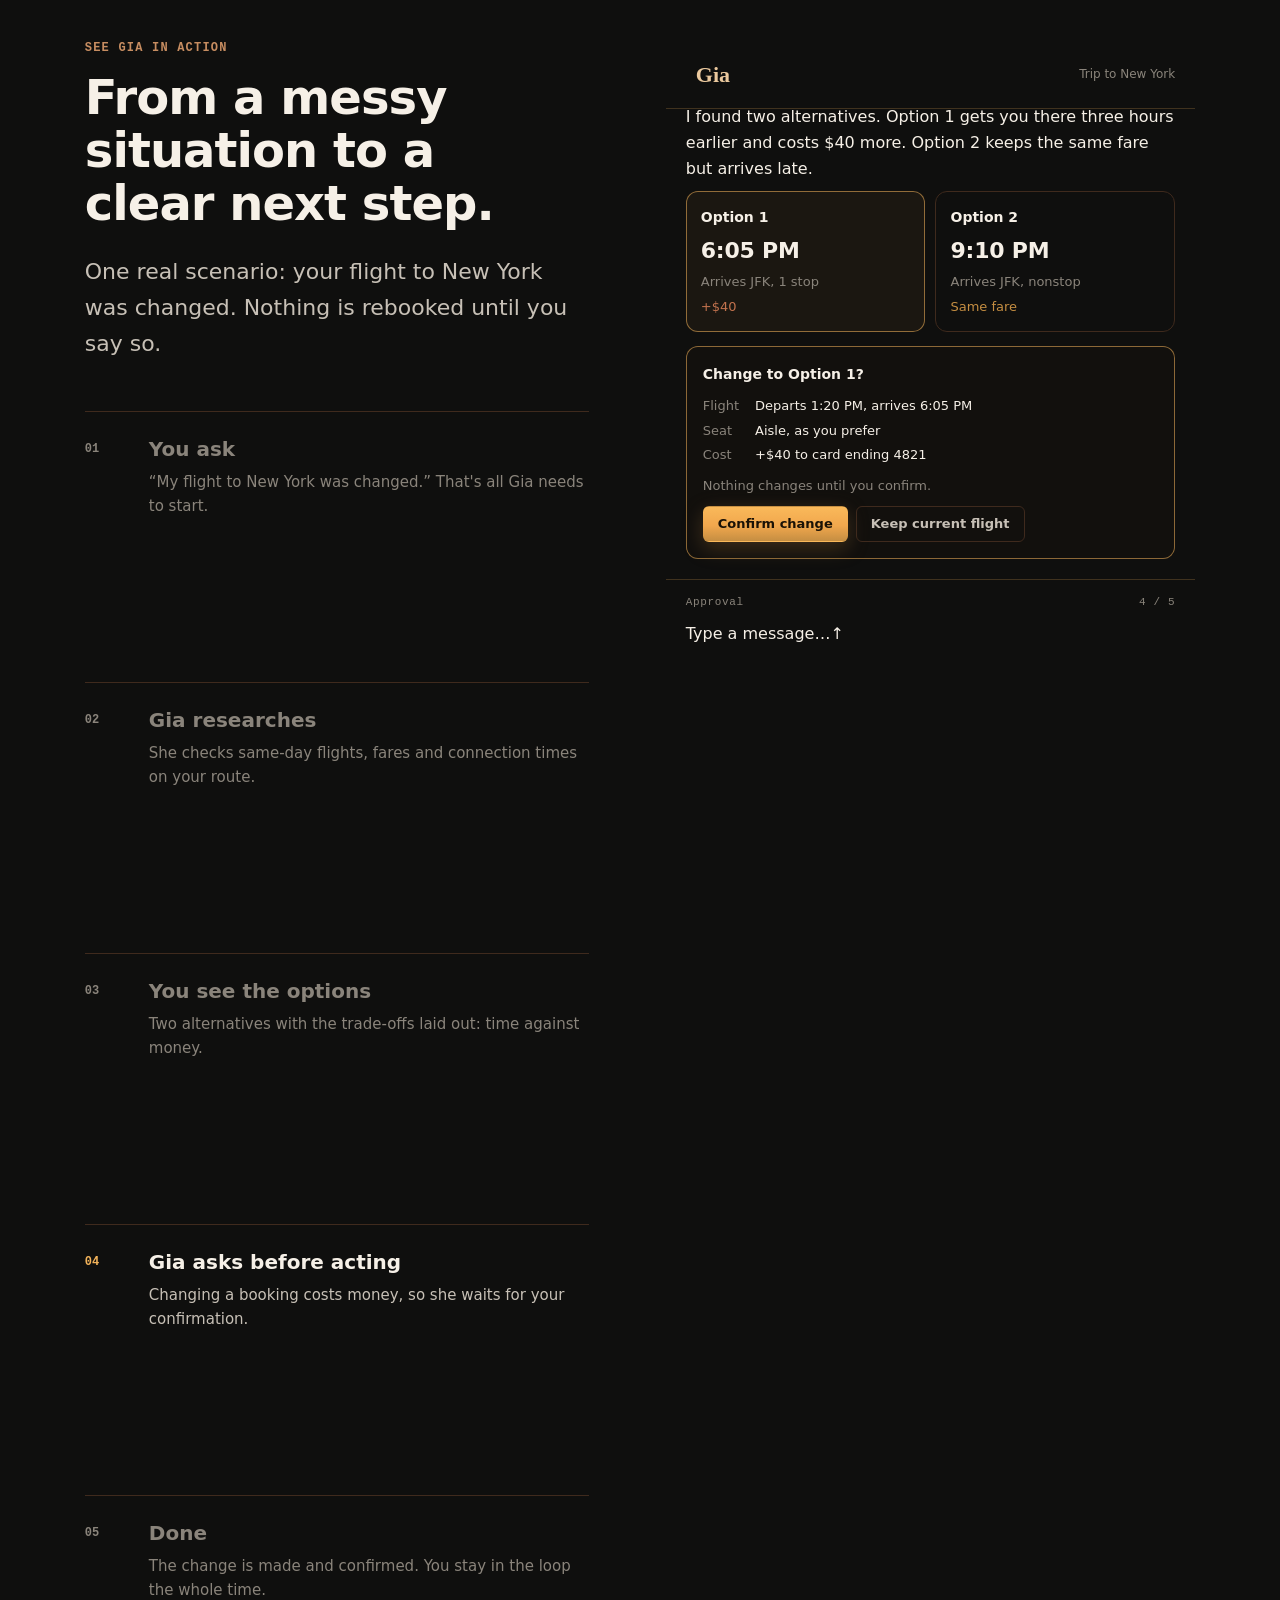
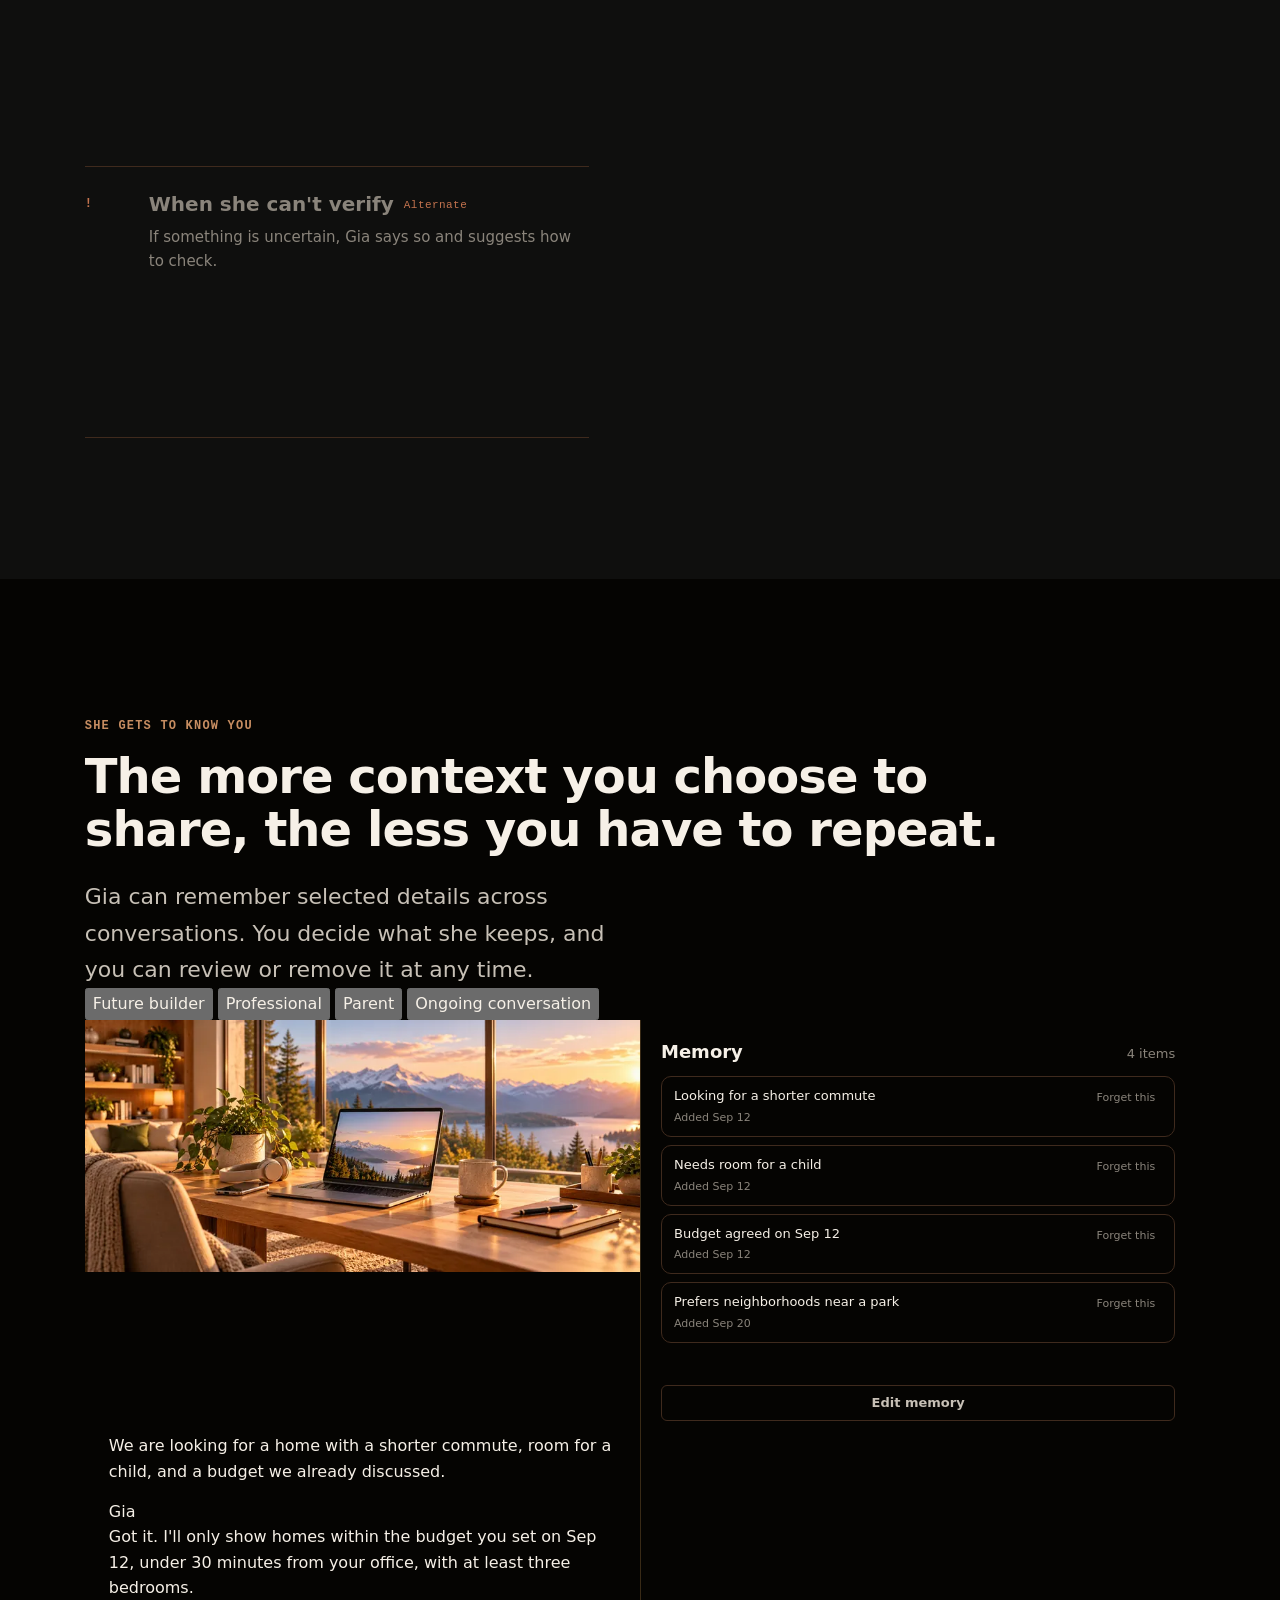
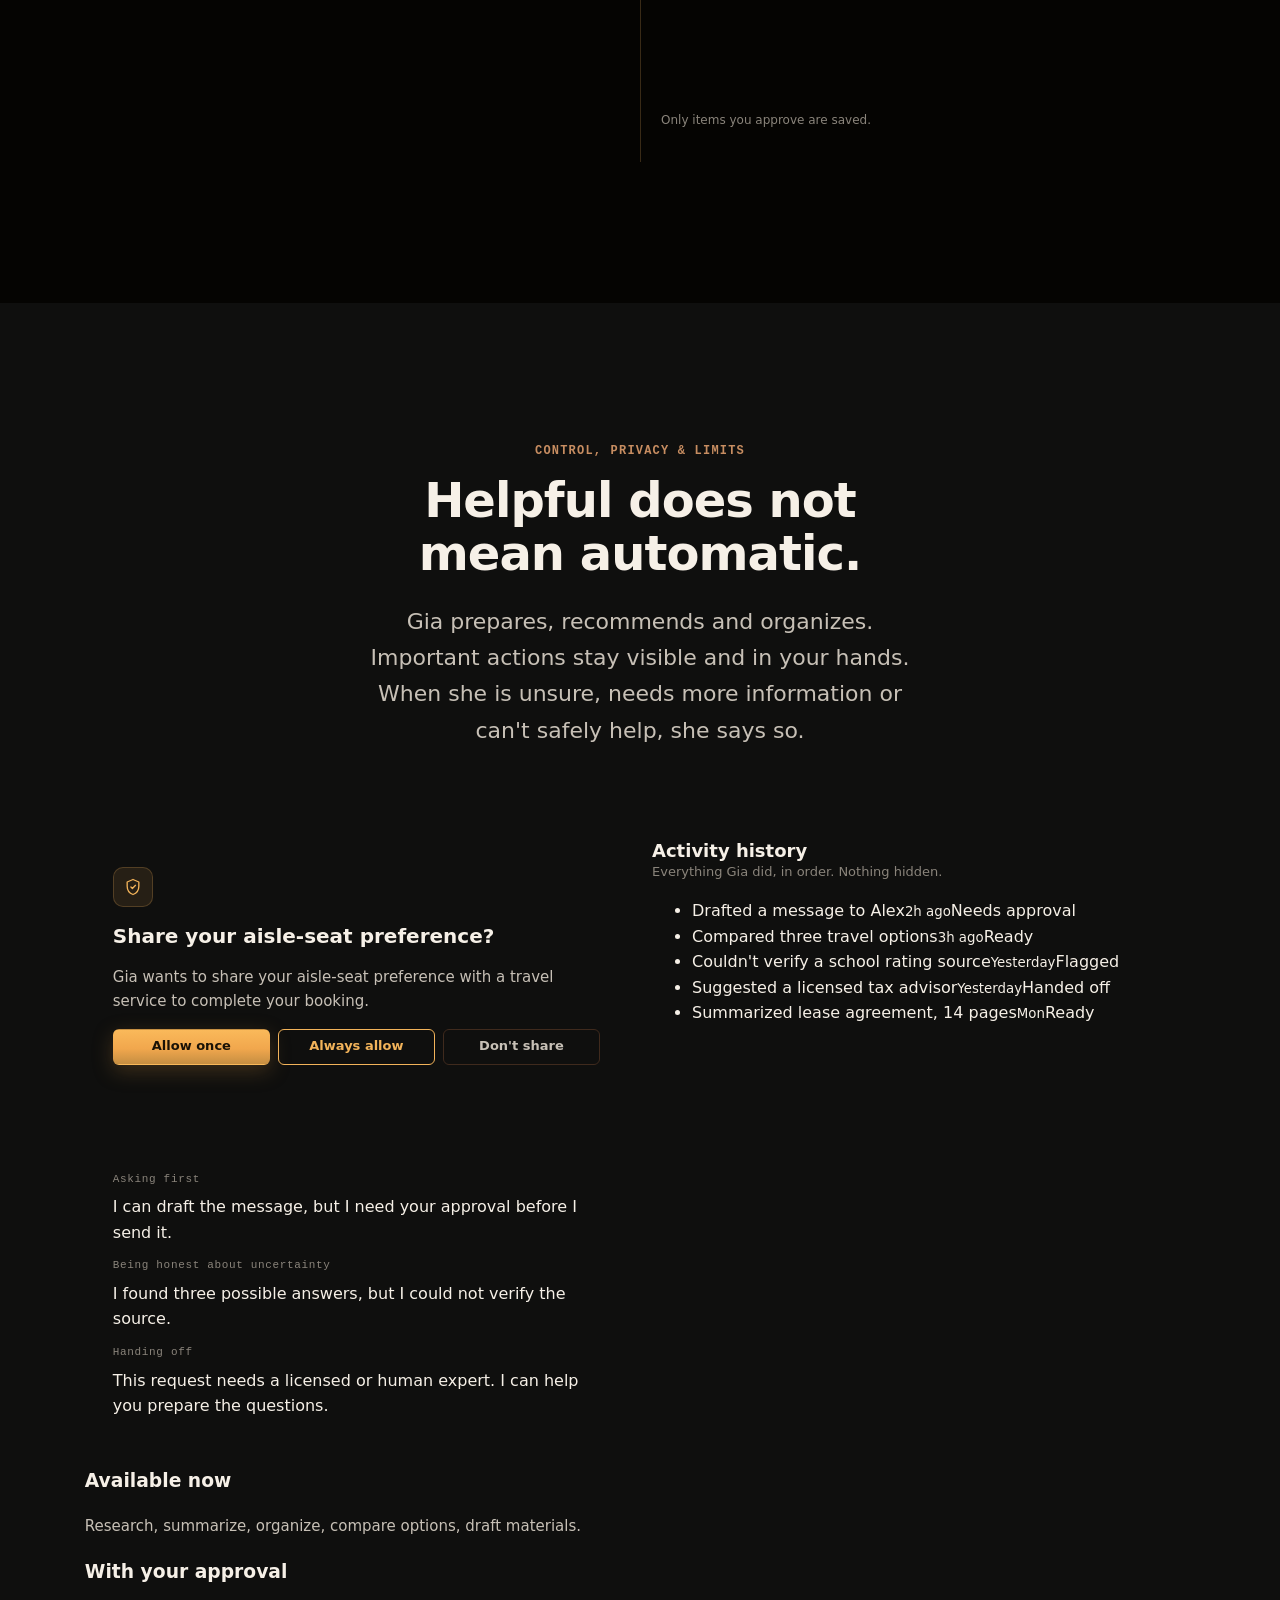
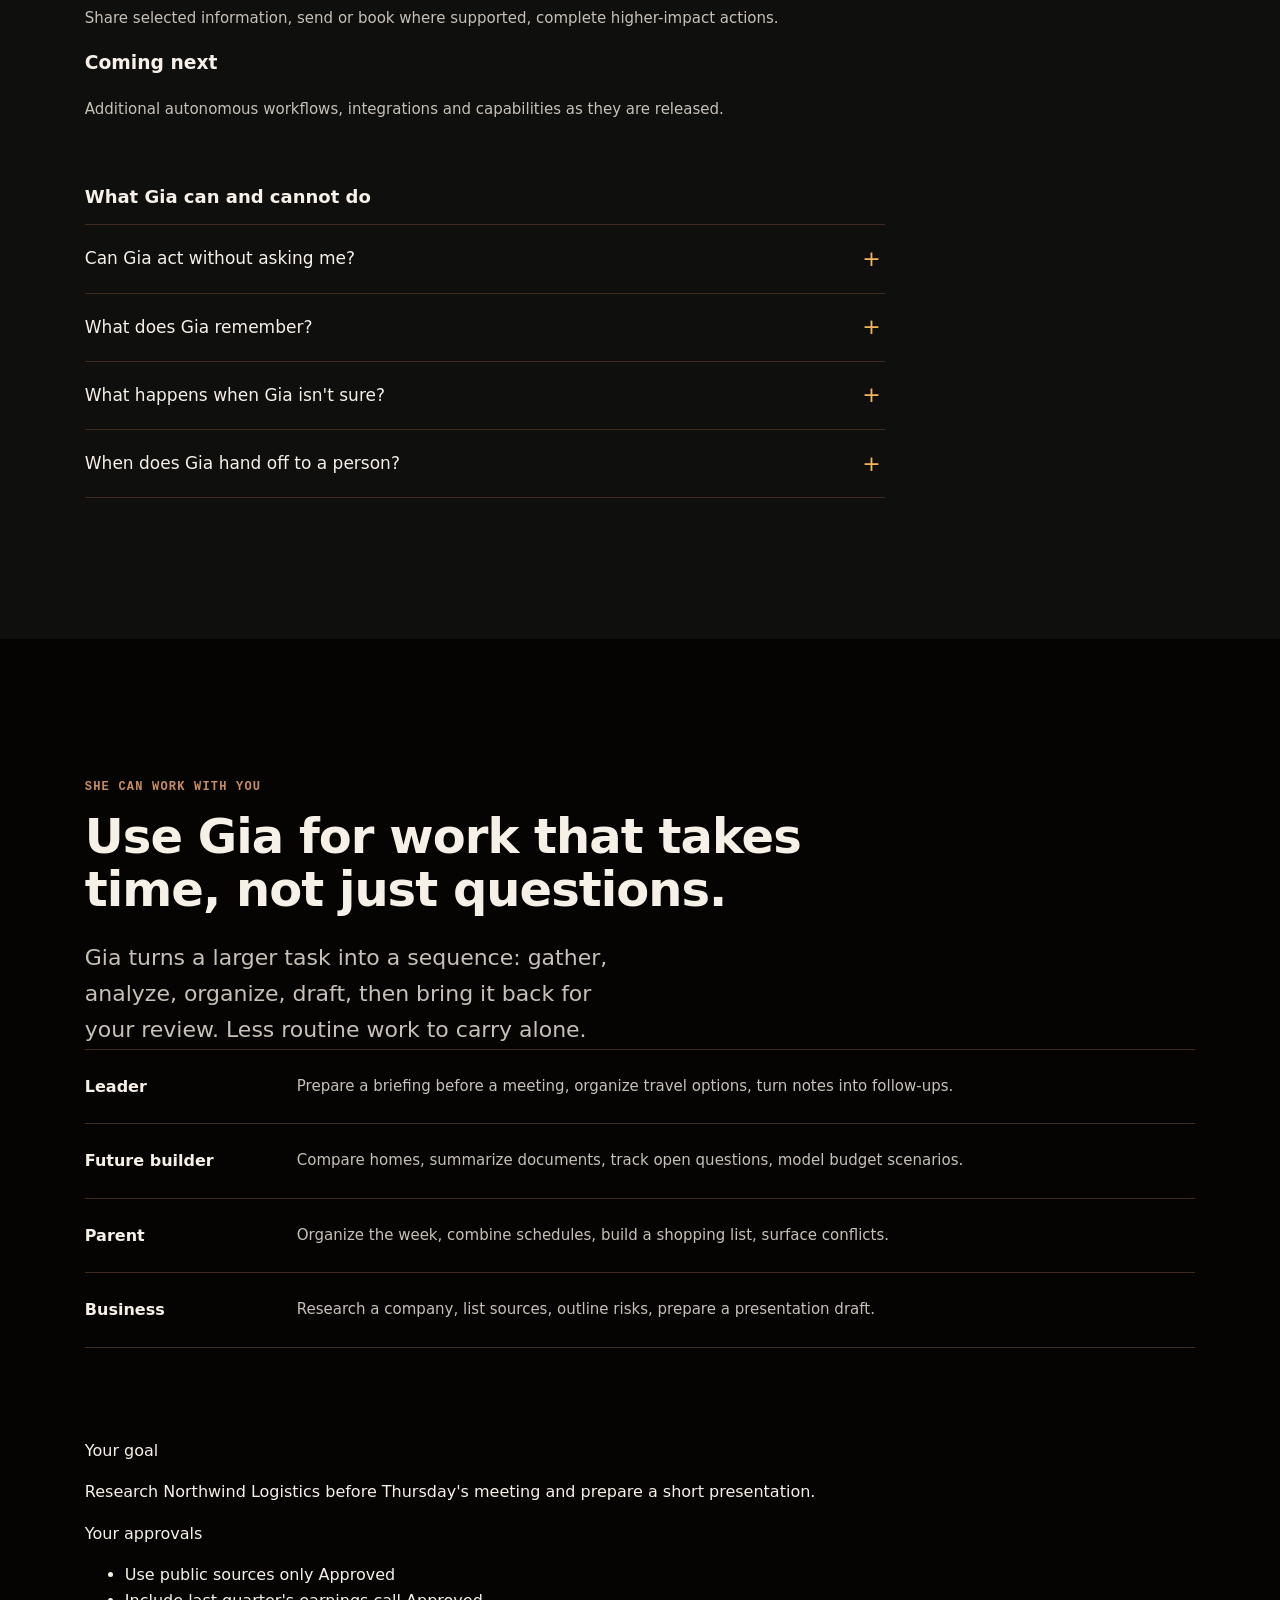
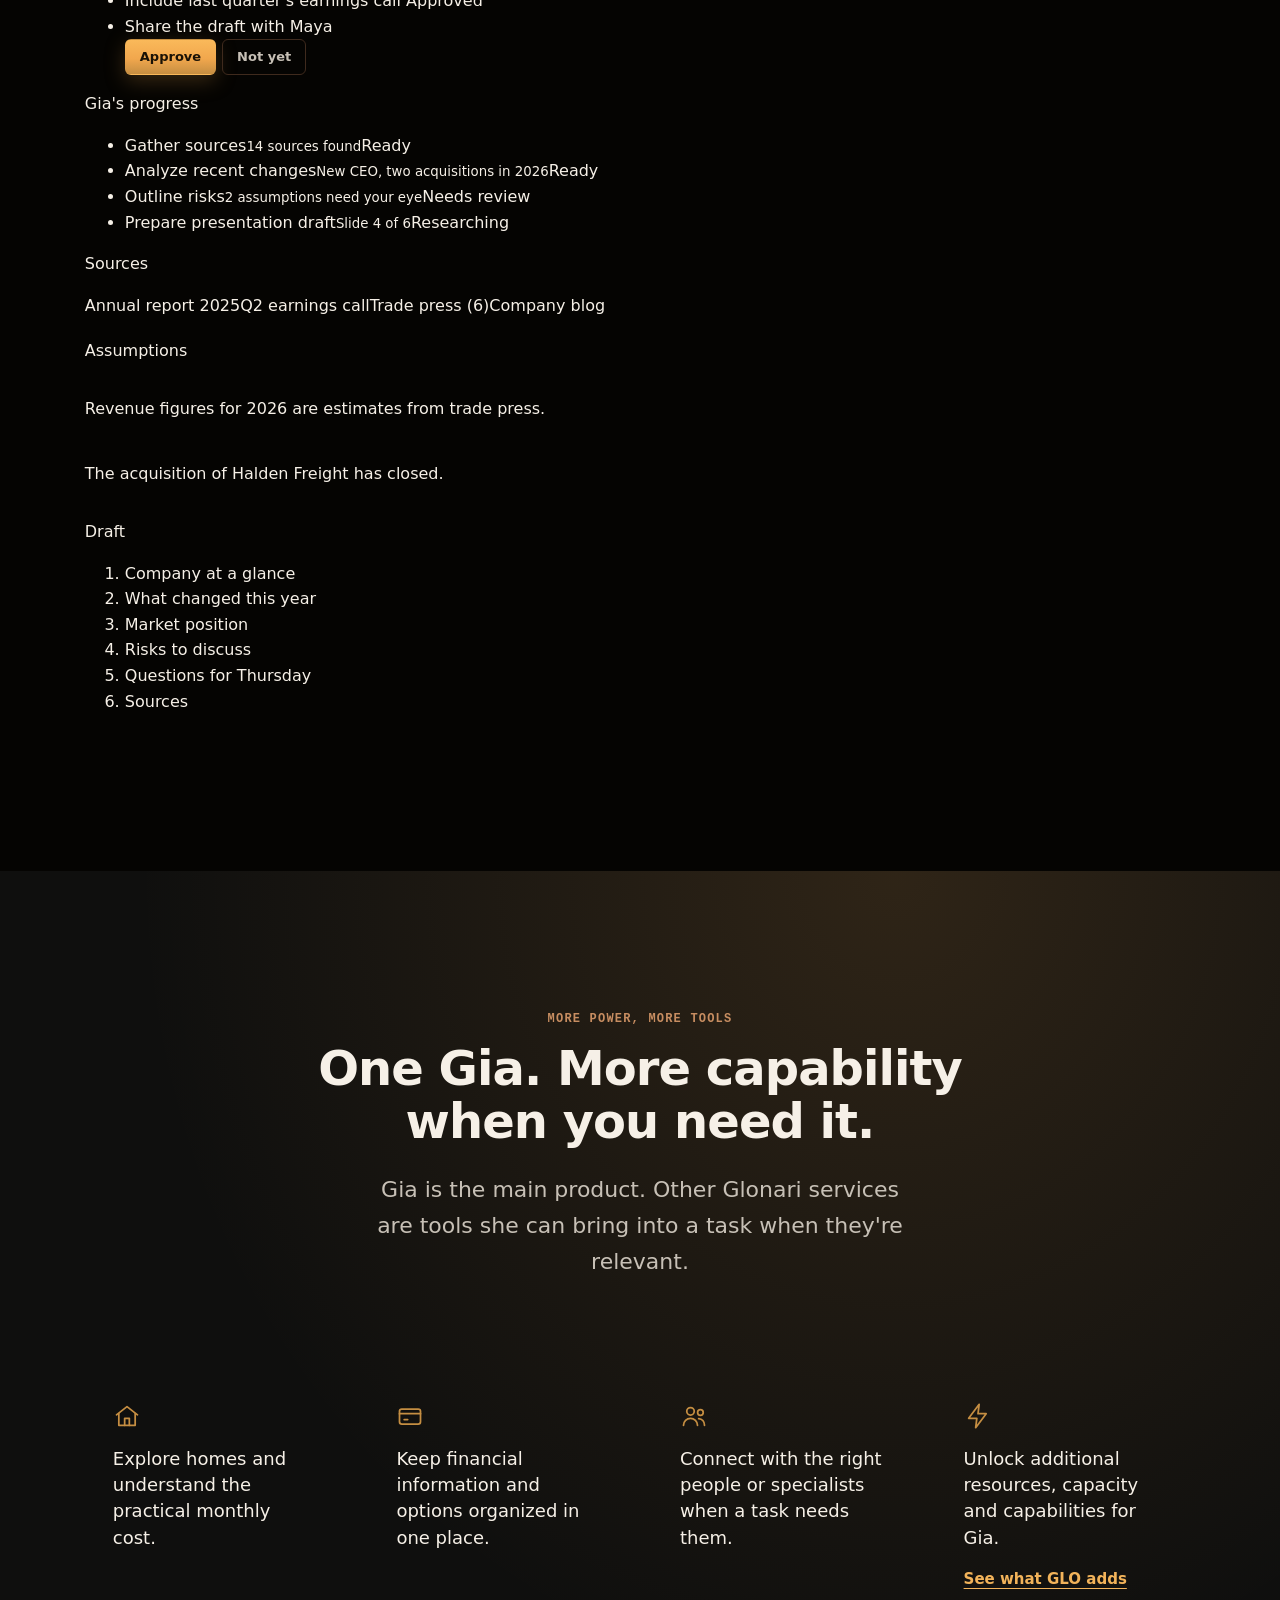
==== commit 54fd5fa5: "Meet Gia #memory: tab photos, fixed panel height" ====
--- a/index.html
+++ b/index.html
@@ -324,7 +324,15 @@
       </div>
     </div>
     <div class="glass mem is-active" id="mem-panel" role="tabpanel">
-      <div class="mem__chat" id="mem-chat"></div>
+      <div class="mem__main">
+        <div class="mem__photo" aria-hidden="true">
+          <picture class="is-shown" data-mem-photo="builder"><source type="image/webp" srcset="assets/images/mem-builder-800.webp 800w, assets/images/mem-builder-1600.webp 1600w" sizes="(max-width: 560px) 100vw, (max-width: 960px) 46vw, 340px"><img src="assets/images/mem-builder-800.jpg" srcset="assets/images/mem-builder-800.jpg 800w, assets/images/mem-builder-1600.jpg 1600w" sizes="(max-width: 560px) 100vw, (max-width: 960px) 46vw, 340px" width="1600" height="724" loading="lazy" decoding="async" alt=""></picture>
+          <picture data-mem-photo="pro"><source type="image/webp" srcset="assets/images/mem-pro-800.webp 800w, assets/images/mem-pro-1600.webp 1600w" sizes="(max-width: 560px) 100vw, (max-width: 960px) 46vw, 340px"><img src="assets/images/mem-pro-800.jpg" srcset="assets/images/mem-pro-800.jpg 800w, assets/images/mem-pro-1600.jpg 1600w" sizes="(max-width: 560px) 100vw, (max-width: 960px) 46vw, 340px" width="1600" height="724" loading="lazy" decoding="async" alt=""></picture>
+          <picture data-mem-photo="parent"><source type="image/webp" srcset="assets/images/mem-parent-800.webp 800w, assets/images/mem-parent-1600.webp 1600w" sizes="(max-width: 560px) 100vw, (max-width: 960px) 46vw, 340px"><img src="assets/images/mem-parent-800.jpg" srcset="assets/images/mem-parent-800.jpg 800w, assets/images/mem-parent-1600.jpg 1600w" sizes="(max-width: 560px) 100vw, (max-width: 960px) 46vw, 340px" width="1600" height="724" loading="lazy" decoding="async" alt=""></picture>
+          <picture data-mem-photo="talk"><source type="image/webp" srcset="assets/images/mem-talk-800.webp 800w, assets/images/mem-talk-1600.webp 1600w" sizes="(max-width: 560px) 100vw, (max-width: 960px) 46vw, 340px"><img src="assets/images/mem-talk-800.jpg" srcset="assets/images/mem-talk-800.jpg 800w, assets/images/mem-talk-1600.jpg 1600w" sizes="(max-width: 560px) 100vw, (max-width: 960px) 46vw, 340px" width="1600" height="724" loading="lazy" decoding="async" alt=""></picture>
+        </div>
+        <div class="mem__chat" id="mem-chat"></div>
+      </div>
       <aside class="mem__side" aria-label="Memory">
         <div class="mem__head"><span class="h4">Memory</span><span class="caption" id="mem-count"></span></div>
         <ul class="mem__list" id="mem-list"></ul>
--- a/css/pages/meet-gia.css
+++ b/css/pages/meet-gia.css
@@ -255,7 +255,13 @@
 /* ===== 05 Memory ===== */
 .split--mem { grid-template-columns: minmax(0, .85fr) minmax(0, 1.15fr); gap: 64px; }
 .mem { display: grid; grid-template-columns: minmax(0, 1fr) minmax(0, 1fr); overflow: hidden; }
-.mem__chat { padding: 24px; display: flex; flex-direction: column; gap: 14px; justify-content: center; min-height: 420px; }
+.mem__main { display: flex; flex-direction: column; min-width: 0; }
+.mem__photo { position: relative; aspect-ratio: 2.2 / 1; overflow: hidden; background: var(--gp-surface); }
+.mem__photo picture { position: absolute; inset: 0; opacity: 0; transition: opacity .4s ease; }
+.mem__photo picture.is-shown { opacity: 1; }
+.mem__photo img { width: 100%; height: 100%; object-fit: cover; object-position: 50% 55%; }
+@media (prefers-reduced-motion: reduce) { .mem__photo picture { transition: none; } }
+.mem__chat { flex: 1; padding: 24px; display: flex; flex-direction: column; gap: 14px; justify-content: center; min-height: 490px; }
 .mem__side { border-left: 1px solid var(--gp-glass-border); padding: 20px; display: flex; flex-direction: column; gap: 12px; background: rgba(5, 4, 2, .25); }
 .mem__head { display: flex; justify-content: space-between; align-items: baseline; }
 .mem__list { list-style: none; margin: 0; padding: 0; display: grid; gap: 8px; }
@@ -268,7 +274,7 @@
 .mem__note { font-size: 12px; color: var(--gp-text-muted); margin-top: auto; }
 .mem__toast { font-size: 12px; color: var(--gp-gold-mid); min-height: 18px; }
 @media (max-width: 960px) { .split--mem { grid-template-columns: minmax(0, 1fr); gap: 56px; } }
-@media (max-width: 560px) { .mem { grid-template-columns: minmax(0, 1fr); } .mem__side { border-left: 0; border-top: 1px solid var(--gp-glass-border); } .mem__chat { min-height: 0; } }
+@media (max-width: 560px) { .mem { grid-template-columns: minmax(0, 1fr); } .mem__side { border-left: 0; border-top: 1px solid var(--gp-glass-border); } .mem__chat { min-height: 330px; } .mem__list { min-height: 360px; align-content: start; } }
 
 /* ===== 06 Control ===== */
 .control { display: grid; grid-template-columns: minmax(0, 1fr) minmax(0, 1fr); gap: 24px; align-items: start; }
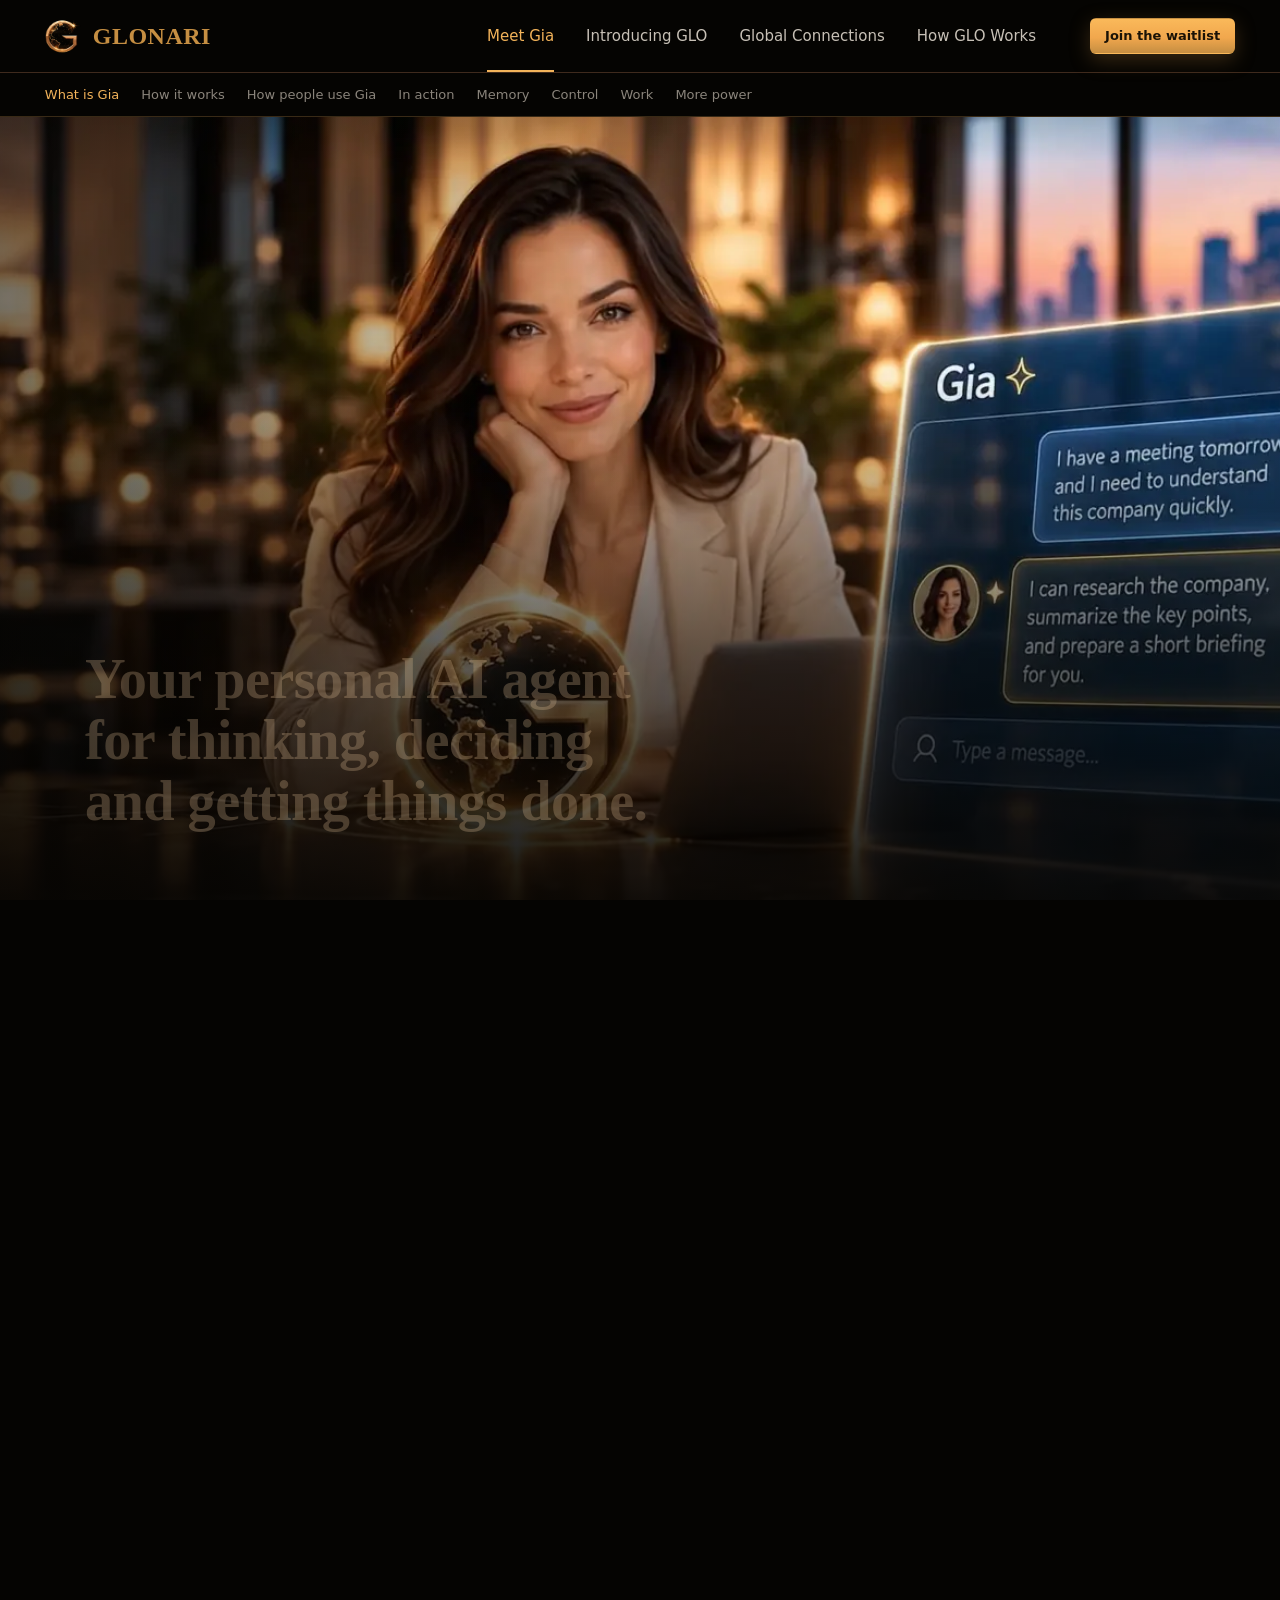
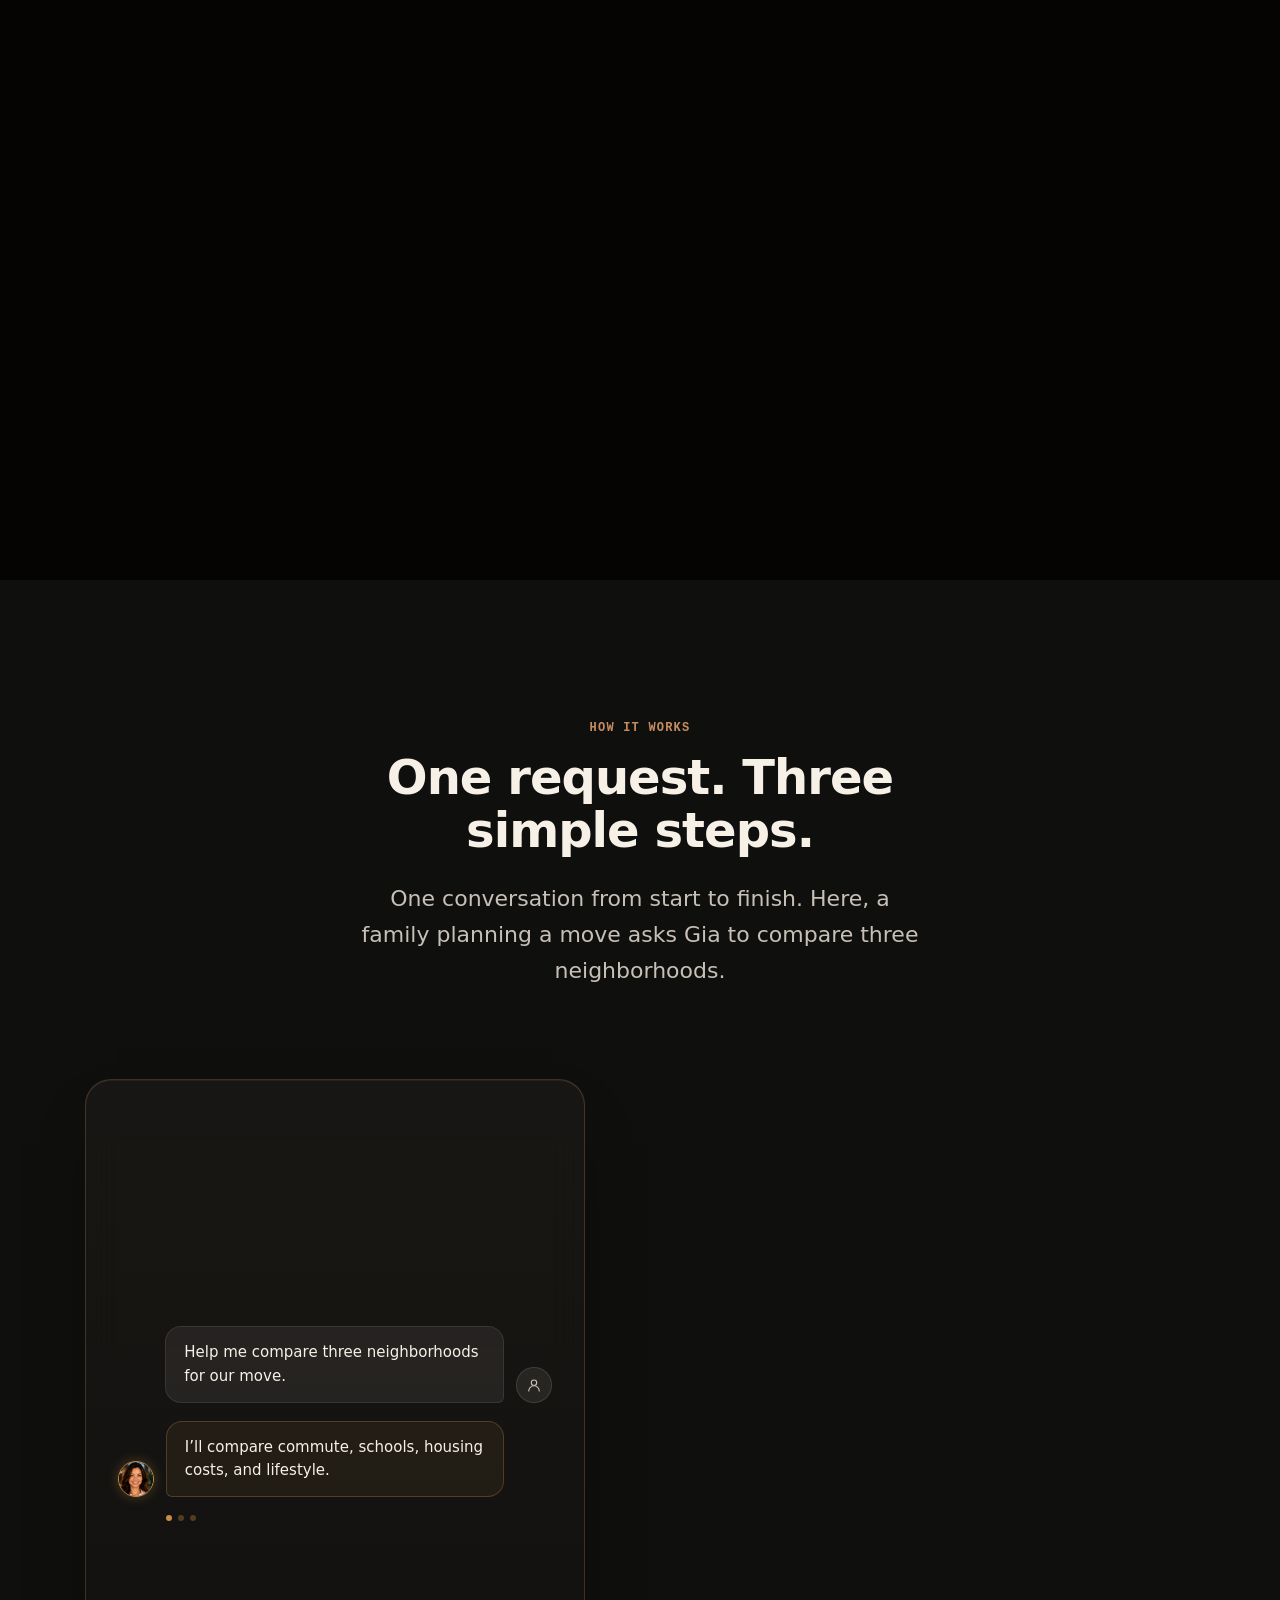
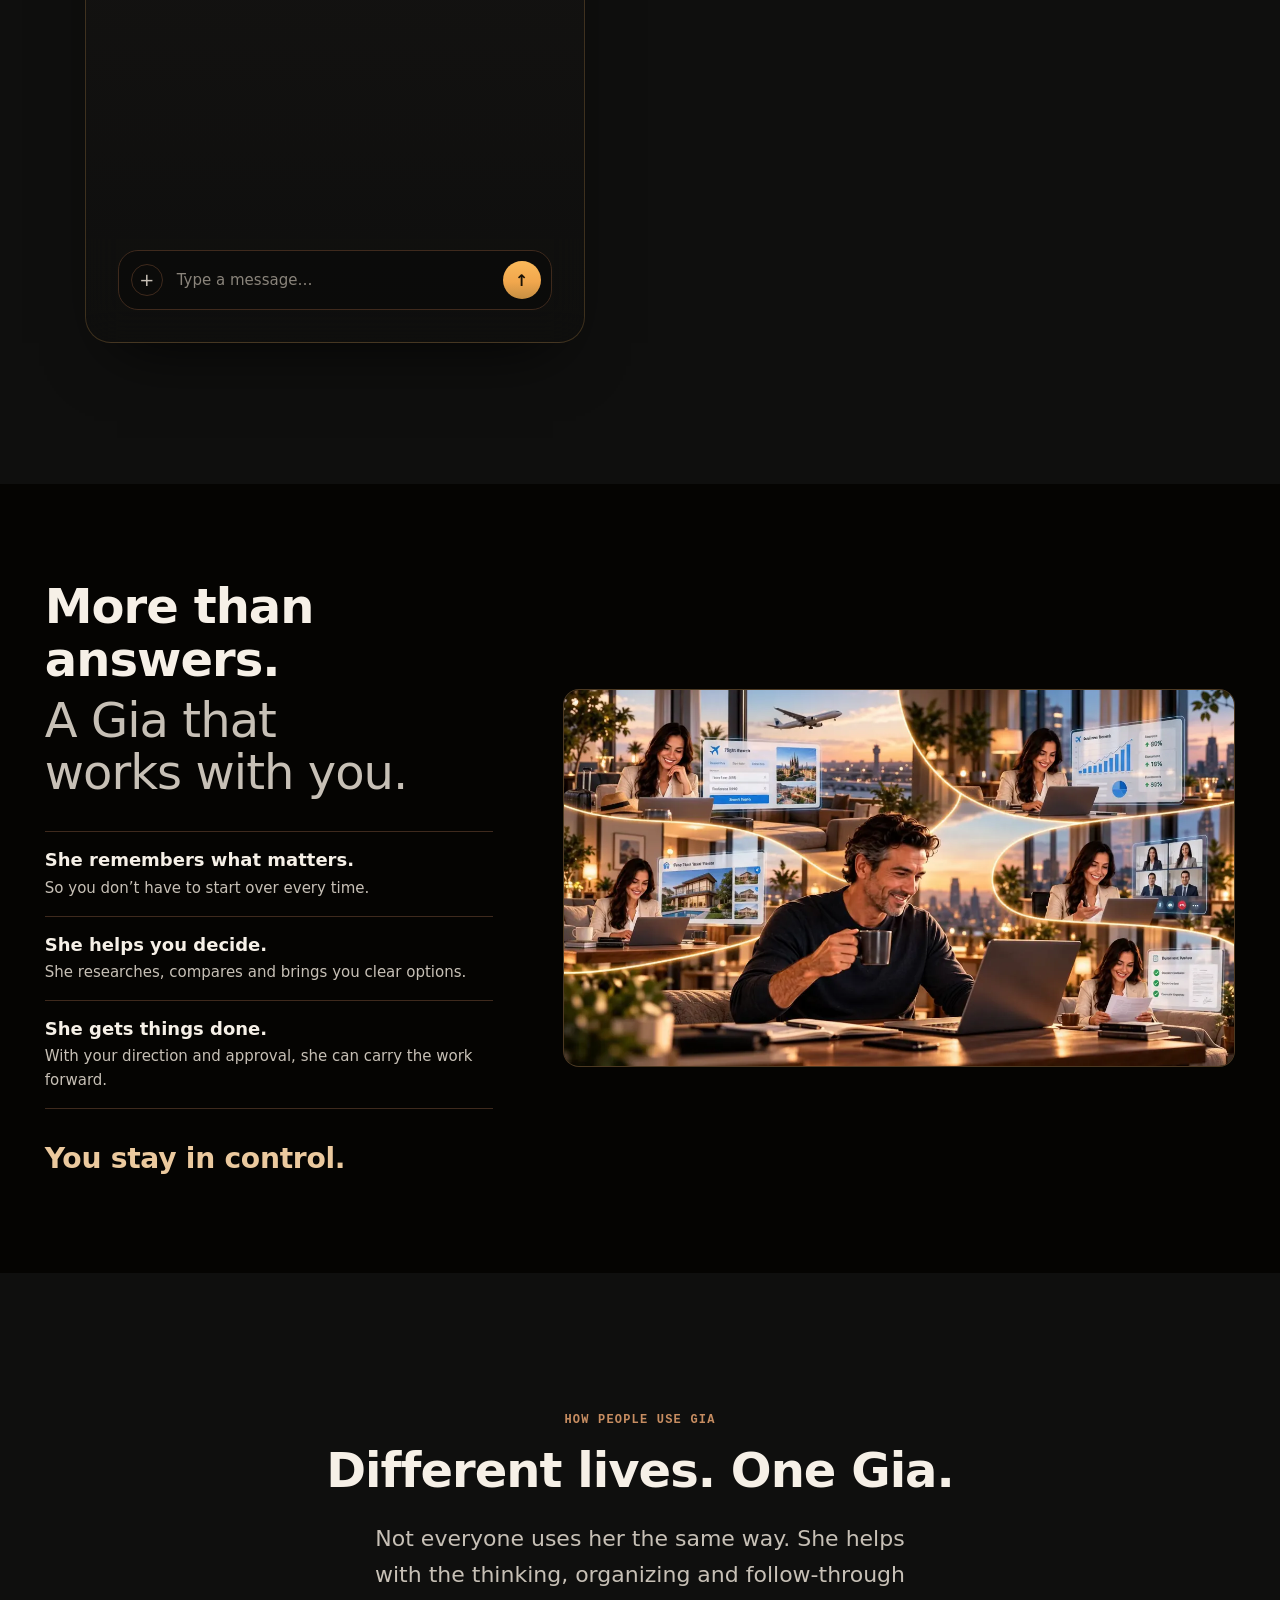
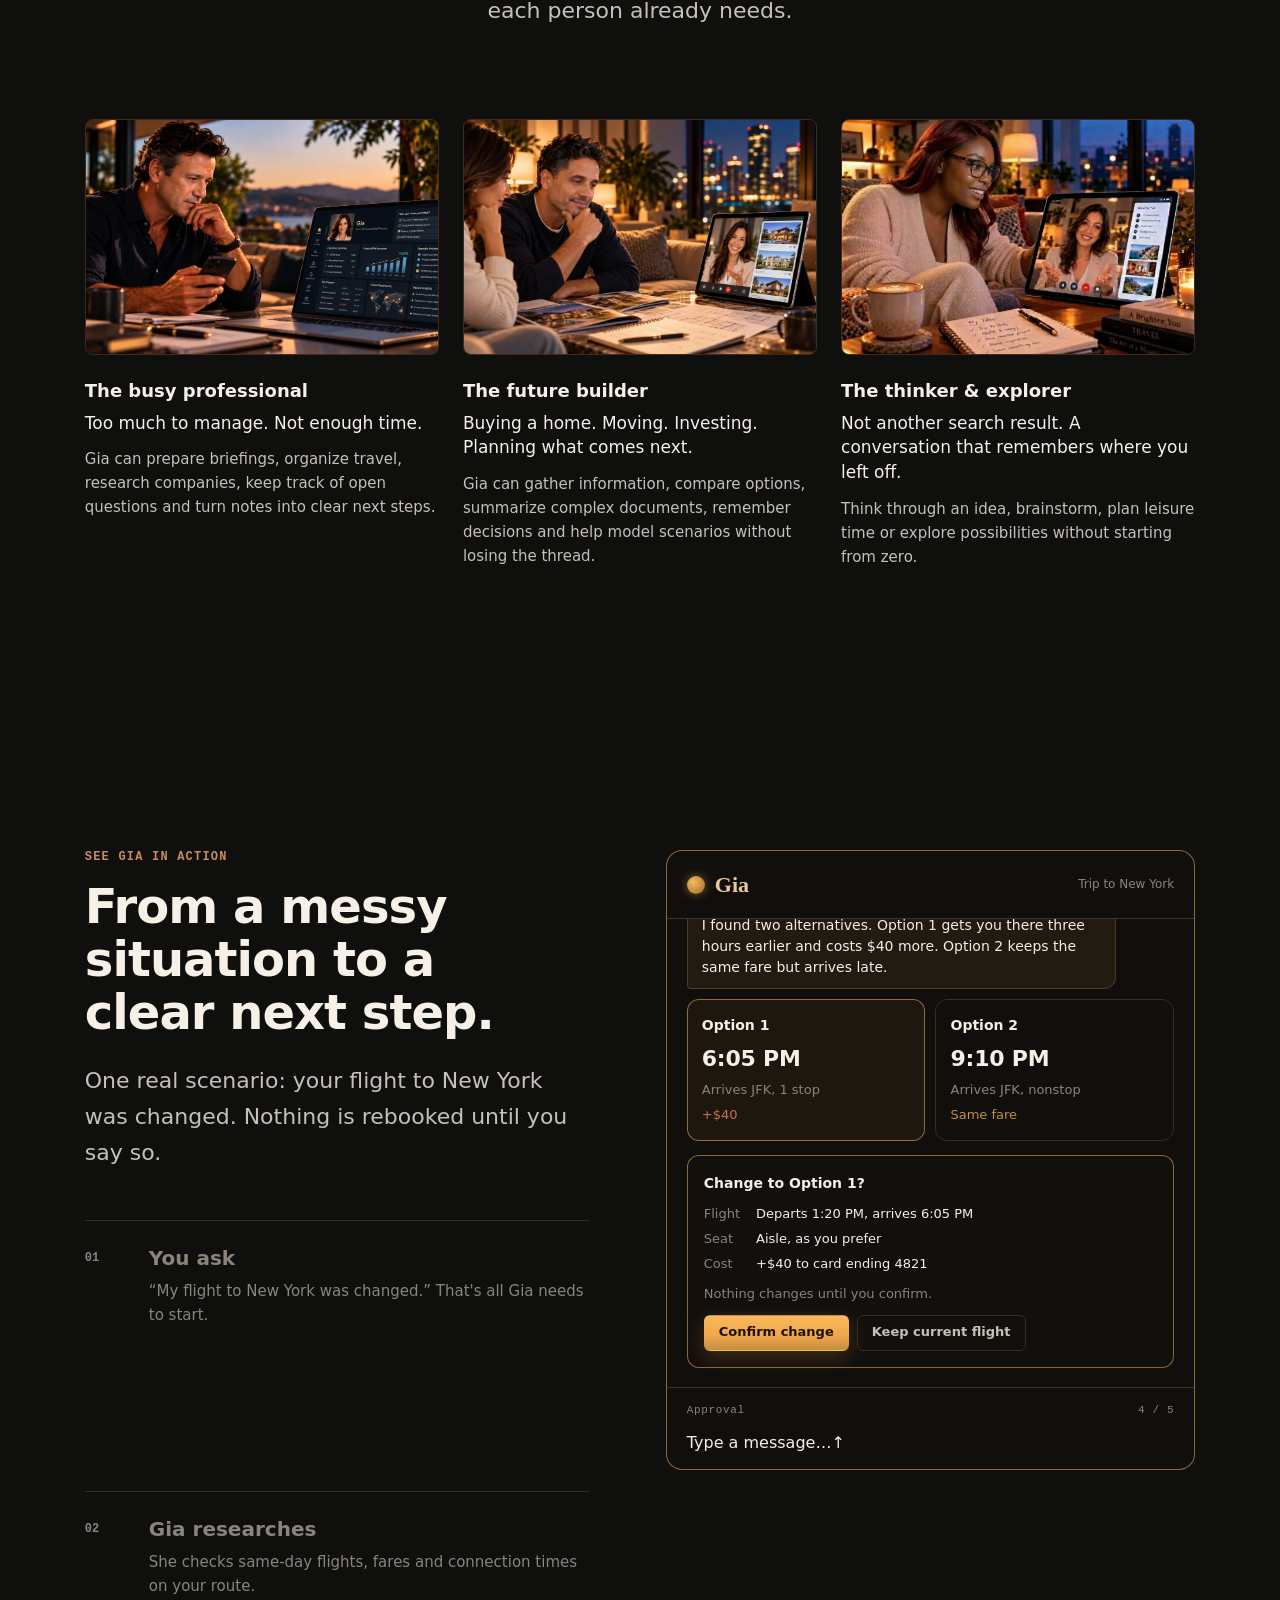
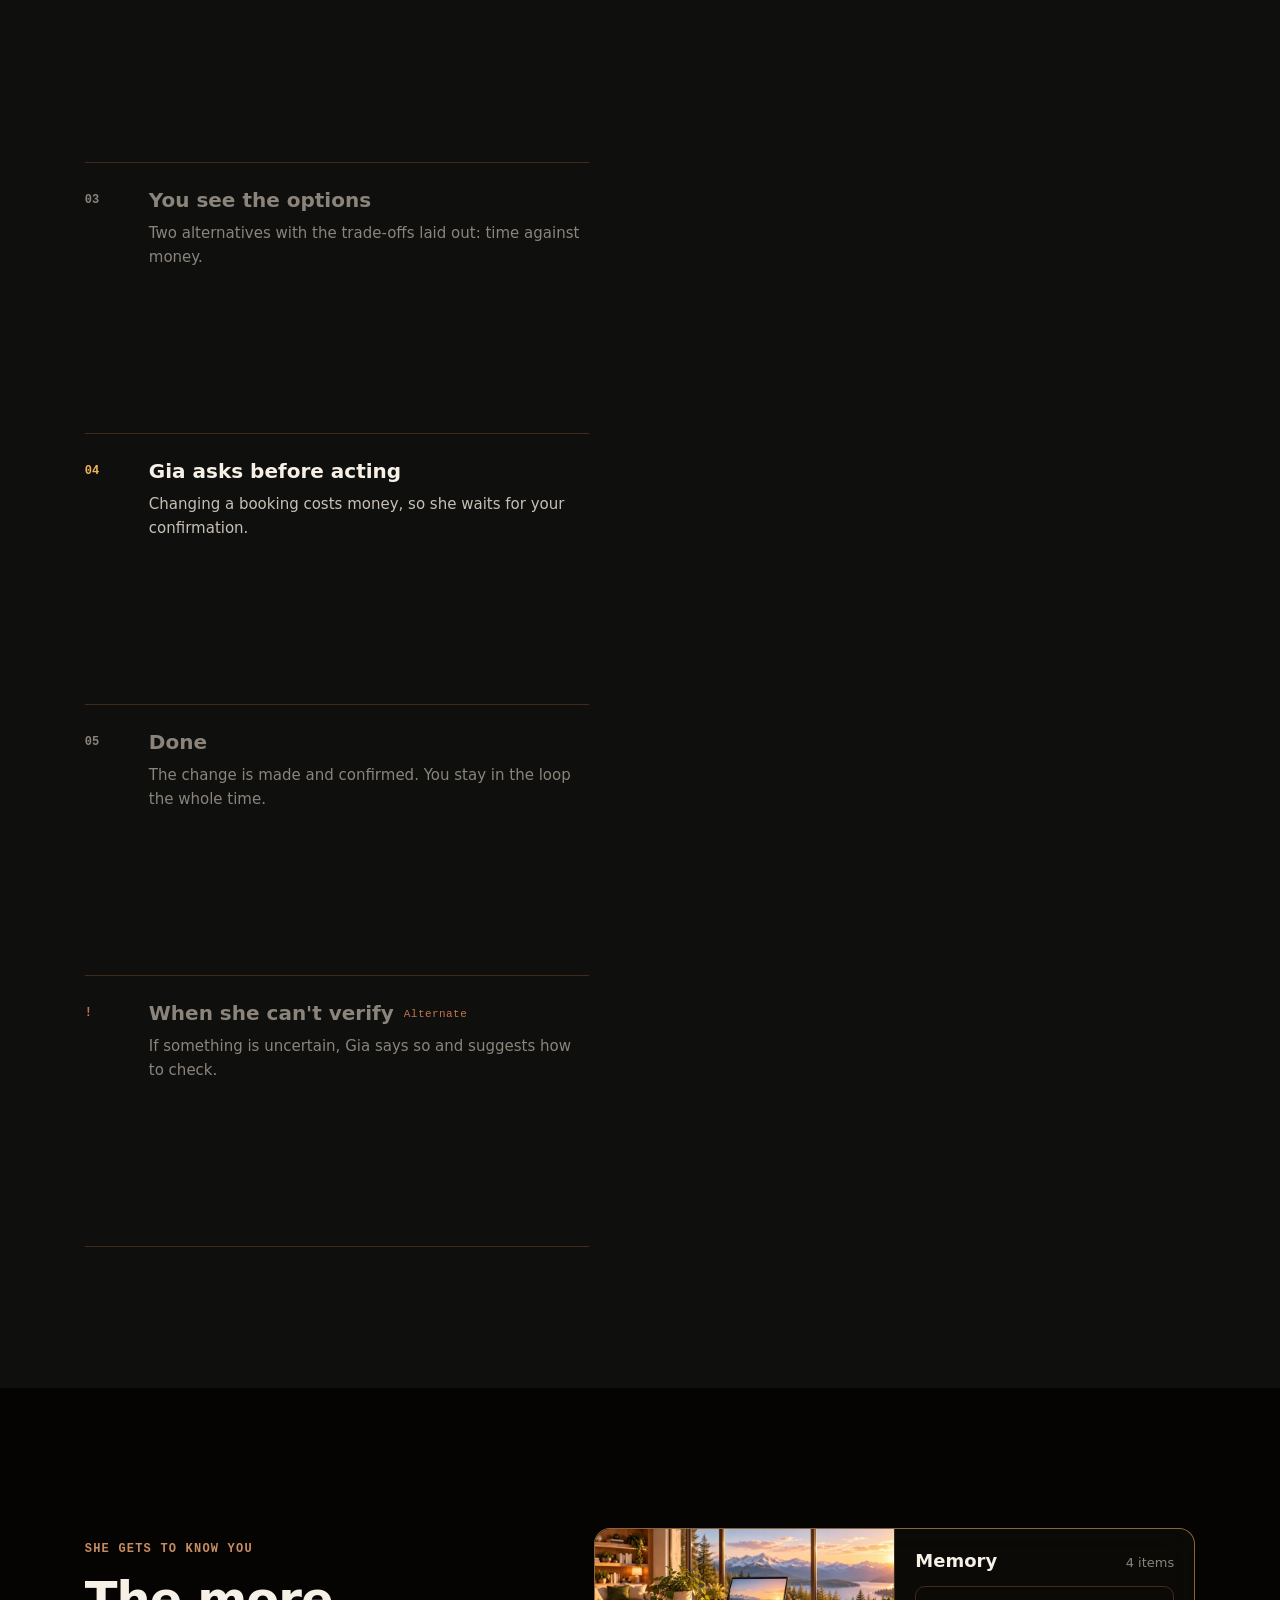
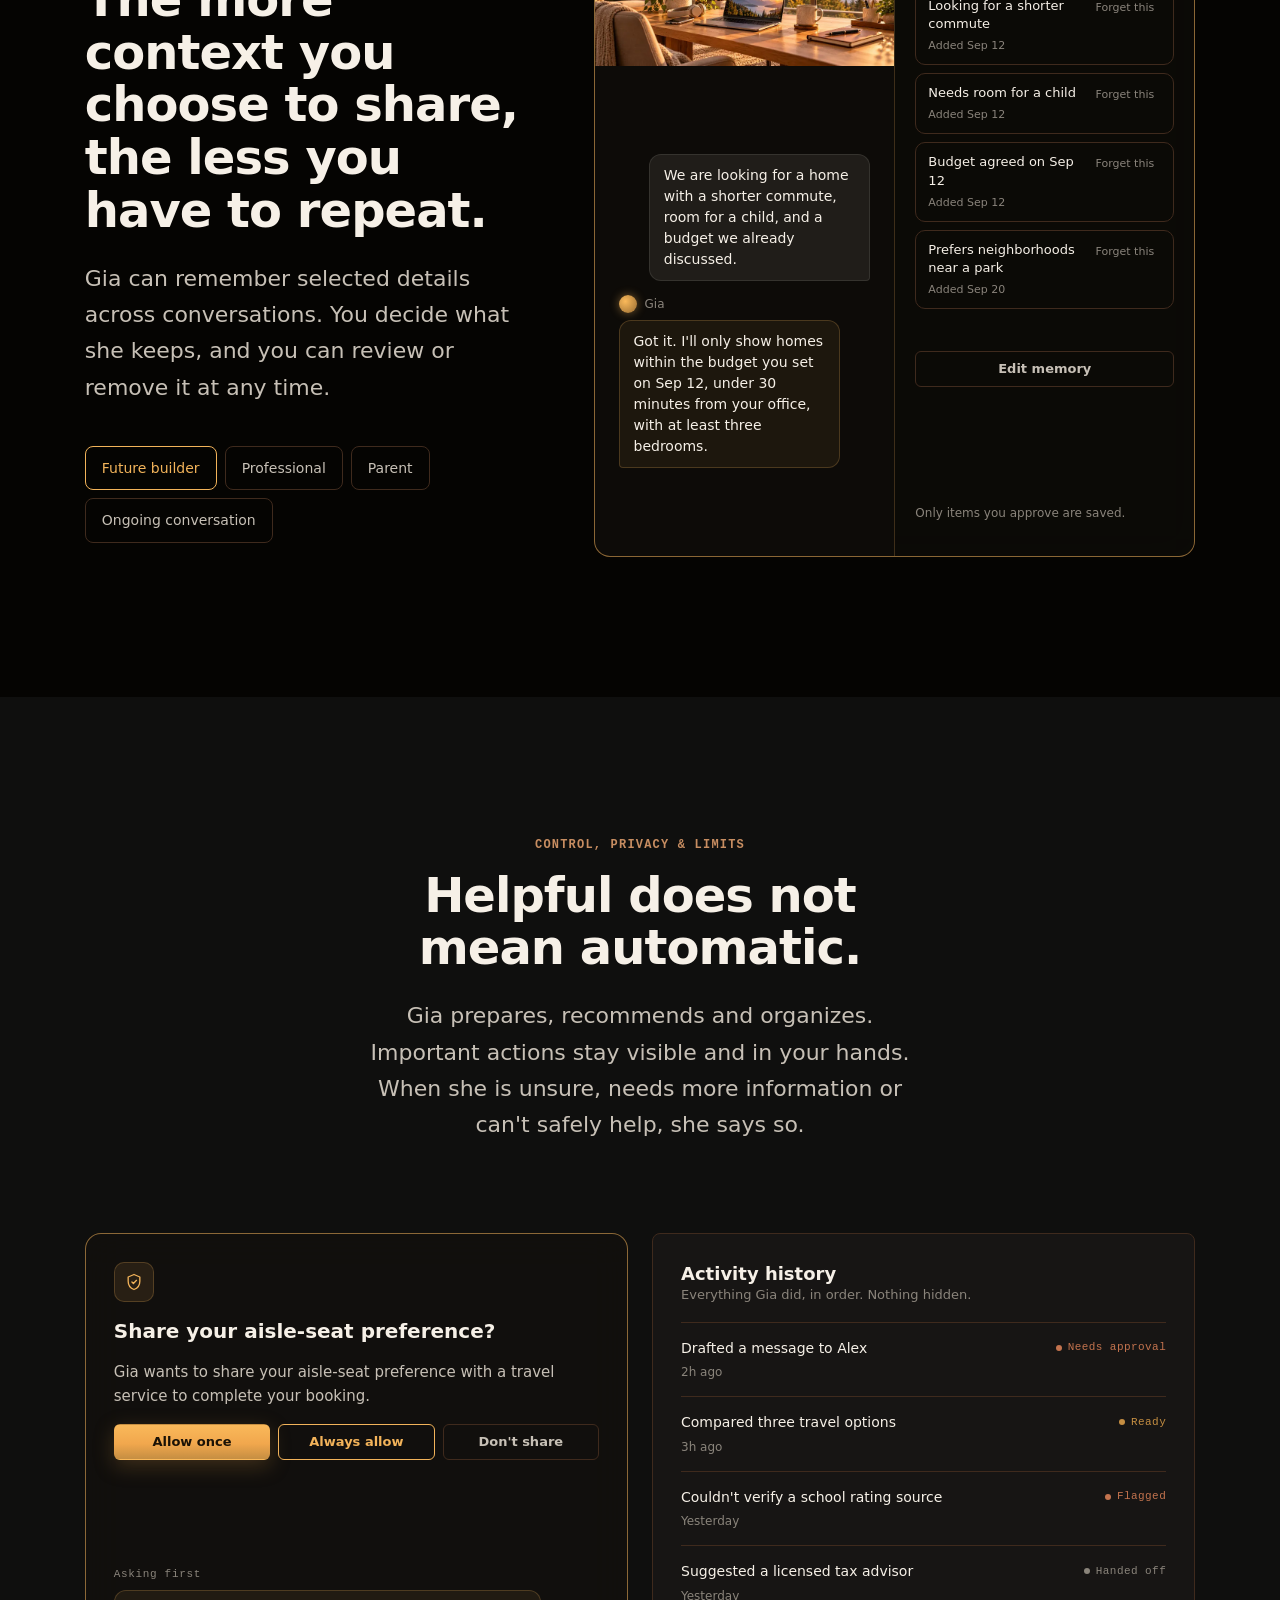
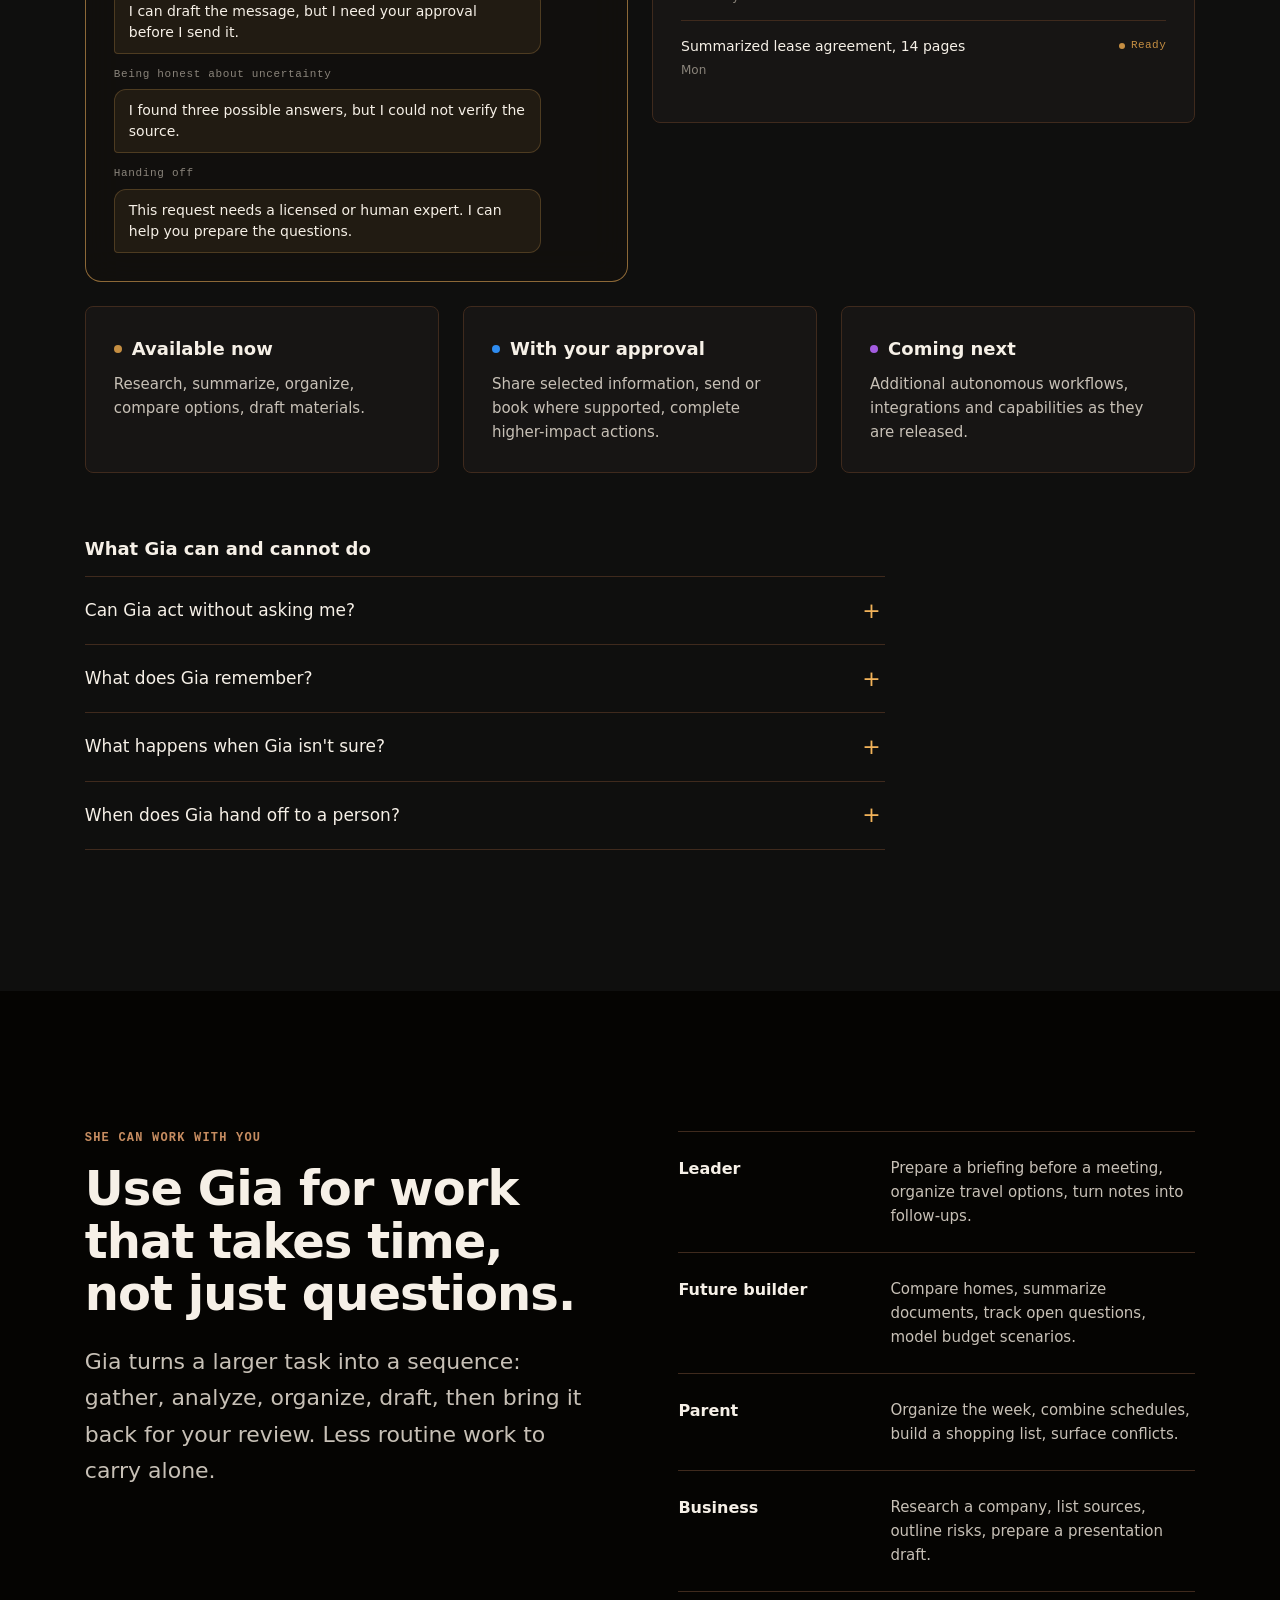
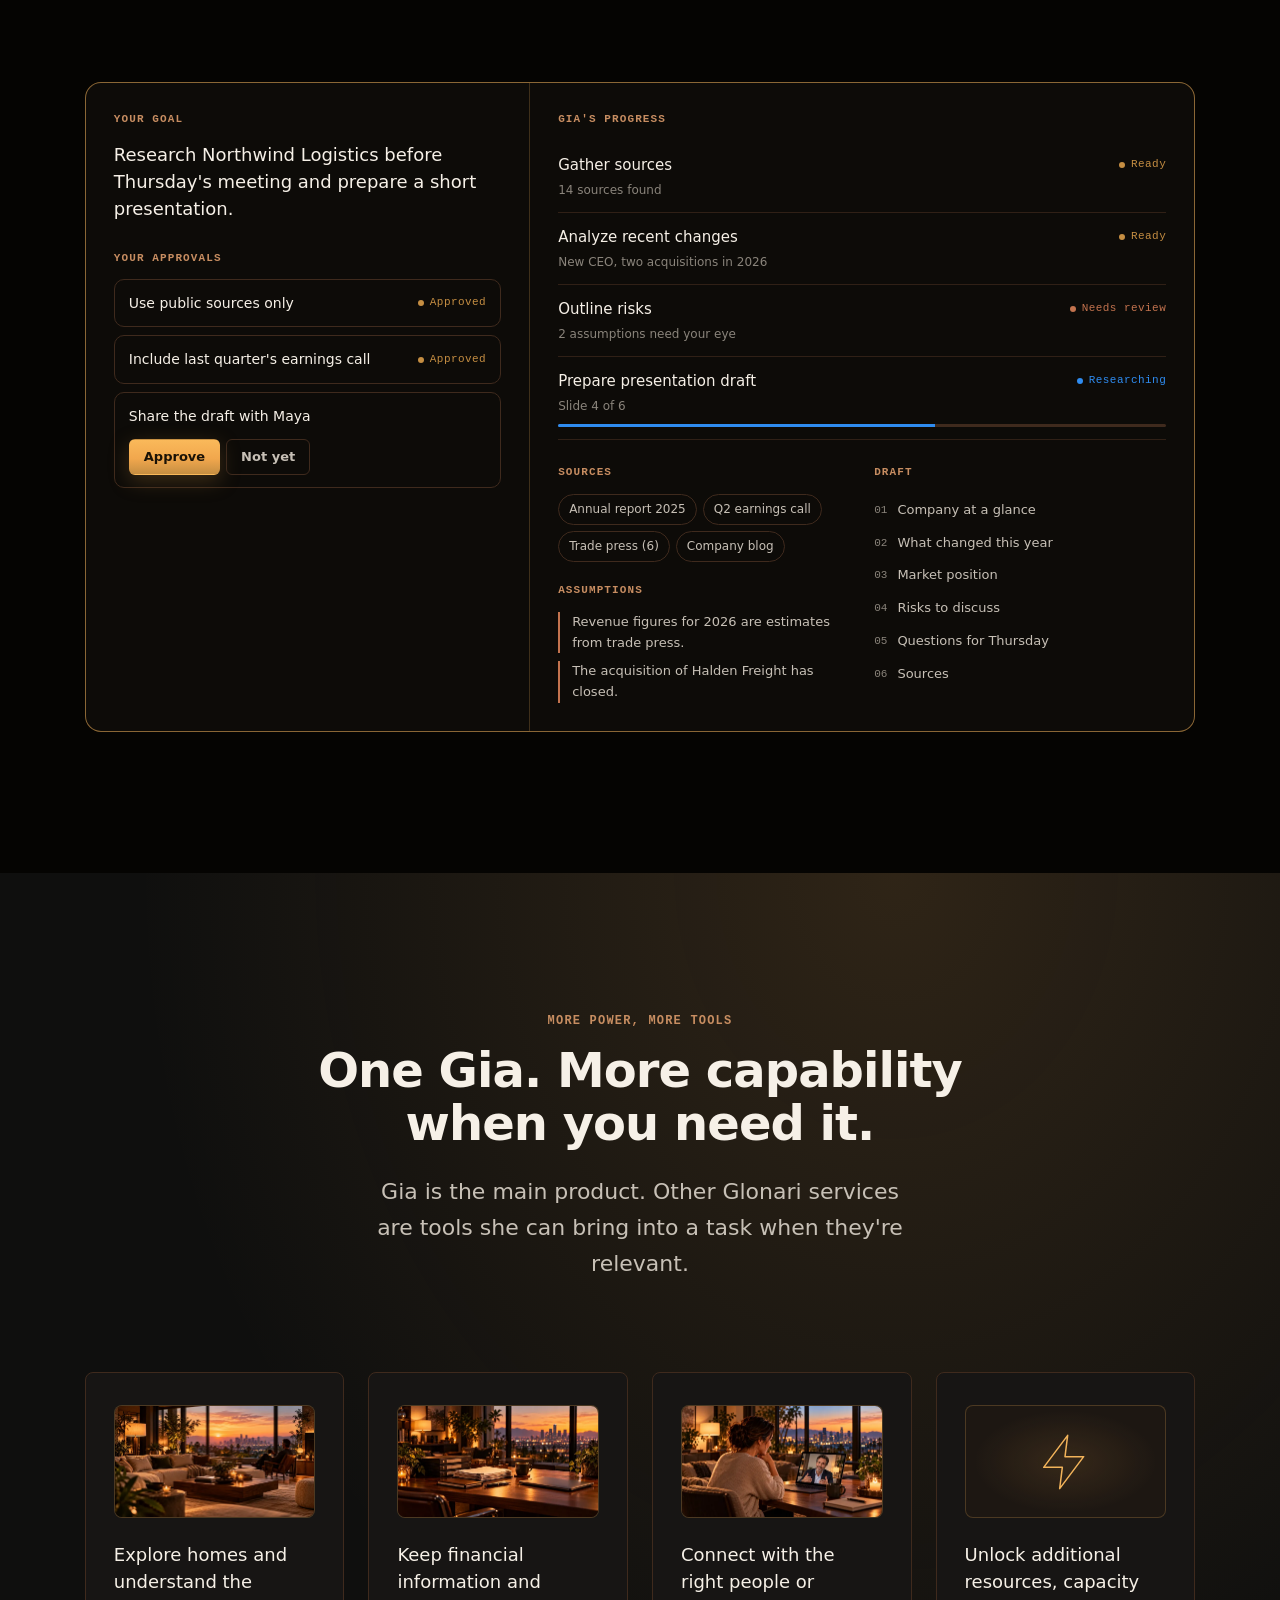
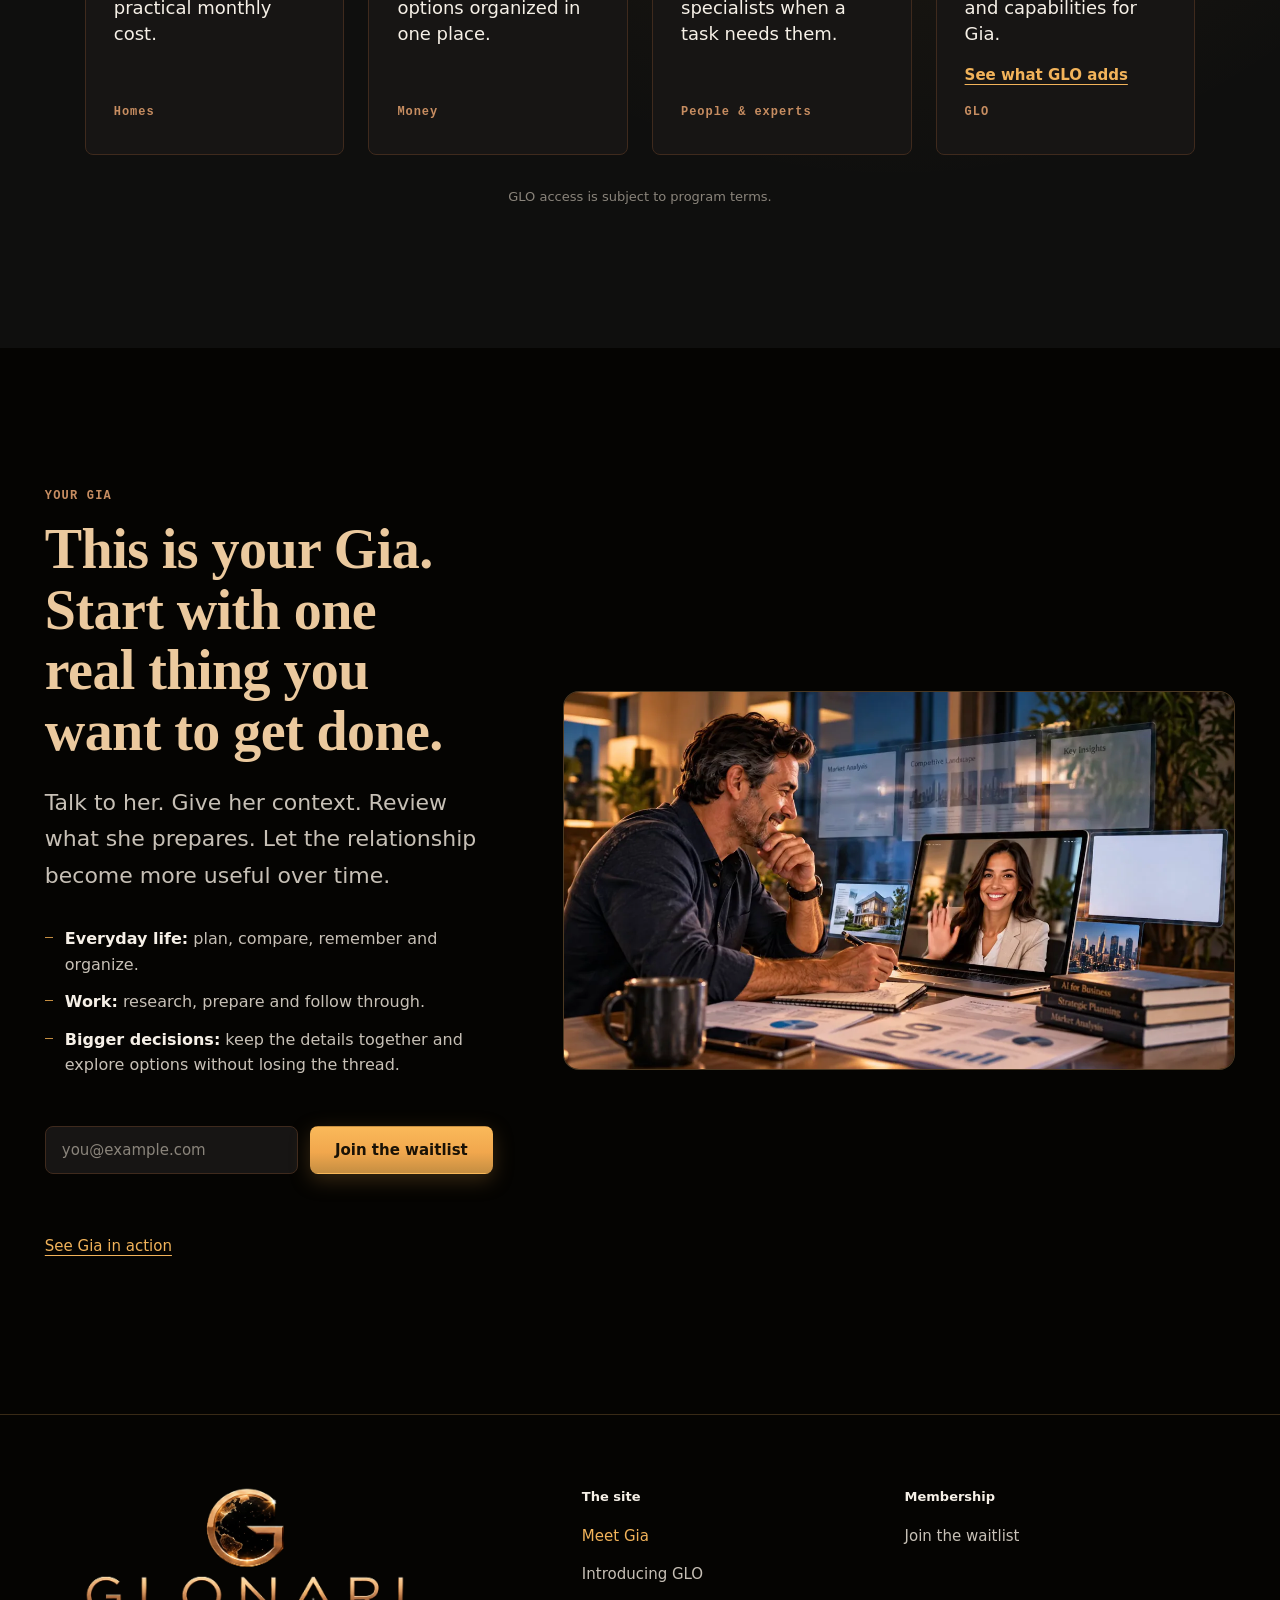
==== commit cfe111f9: "Changes 3" ====
--- a/index.html
+++ b/index.html
@@ -470,22 +470,45 @@
     </header>
     <div class="tools gap-major" data-stagger>
       <div class="card tool" data-spotlight>
-        <svg class="draw-icon" width="28" height="28" viewBox="0 0 24 24" fill="none" stroke="currentColor" stroke-width="1.5" stroke-linecap="round" stroke-linejoin="round" aria-hidden="true"><path d="M3 11l9-7 9 7"/><path d="M5 10v10h14V10"/><path d="M10 20v-6h4v6"/></svg>
+        <figure class="media-frame card__photo" style="--ratio: 16 / 9">
+          <div class="media-frame__box" data-parallax>
+            <picture>
+              <source type="image/webp" srcset="assets/images/mp-homes-800.webp 800w, assets/images/mp-homes-1600.webp 1600w" sizes="(max-width: 560px) calc(100vw - 96px), (max-width: 1100px) calc(50vw - 84px), 240px">
+              <img src="assets/images/mp-homes-800.jpg" srcset="assets/images/mp-homes-800.jpg 800w, assets/images/mp-homes-1600.jpg 1600w" sizes="(max-width: 560px) calc(100vw - 96px), (max-width: 1100px) calc(50vw - 84px), 240px" width="1600" height="900" alt="" loading="lazy" decoding="async">
+            </picture>
+          </div>
+        </figure>
         <p class="tool__text">Explore homes and understand the practical monthly cost.</p>
         <span class="tool__name">Homes</span>
       </div>
       <div class="card tool" data-spotlight>
-        <svg class="draw-icon" width="28" height="28" viewBox="0 0 24 24" fill="none" stroke="currentColor" stroke-width="1.5" stroke-linecap="round" stroke-linejoin="round" aria-hidden="true"><rect x="3" y="6" width="18" height="13" rx="2"/><path d="M3 10h18"/><path d="M7 15h3"/></svg>
+        <figure class="media-frame card__photo" style="--ratio: 16 / 9">
+          <div class="media-frame__box" data-parallax>
+            <picture>
+              <source type="image/webp" srcset="assets/images/mp-money-800.webp 800w, assets/images/mp-money-1600.webp 1600w" sizes="(max-width: 560px) calc(100vw - 96px), (max-width: 1100px) calc(50vw - 84px), 240px">
+              <img src="assets/images/mp-money-800.jpg" srcset="assets/images/mp-money-800.jpg 800w, assets/images/mp-money-1600.jpg 1600w" sizes="(max-width: 560px) calc(100vw - 96px), (max-width: 1100px) calc(50vw - 84px), 240px" width="1600" height="900" alt="" loading="lazy" decoding="async">
+            </picture>
+          </div>
+        </figure>
         <p class="tool__text">Keep financial information and options organized in one place.</p>
         <span class="tool__name">Money</span>
       </div>
       <div class="card tool" data-spotlight>
-        <svg class="draw-icon" width="28" height="28" viewBox="0 0 24 24" fill="none" stroke="currentColor" stroke-width="1.5" stroke-linecap="round" stroke-linejoin="round" aria-hidden="true"><circle cx="9" cy="8" r="3.2"/><path d="M3 20c0-3.3 2.7-6 6-6s6 2.7 6 6"/><circle cx="17.5" cy="9" r="2.4"/><path d="M16 14.2c2.9.3 5 2.6 5 5.8"/></svg>
+        <figure class="media-frame card__photo" style="--ratio: 16 / 9">
+          <div class="media-frame__box" data-parallax>
+            <picture>
+              <source type="image/webp" srcset="assets/images/mp-people-800.webp 800w, assets/images/mp-people-1600.webp 1600w" sizes="(max-width: 560px) calc(100vw - 96px), (max-width: 1100px) calc(50vw - 84px), 240px">
+              <img src="assets/images/mp-people-800.jpg" srcset="assets/images/mp-people-800.jpg 800w, assets/images/mp-people-1600.jpg 1600w" sizes="(max-width: 560px) calc(100vw - 96px), (max-width: 1100px) calc(50vw - 84px), 240px" width="1600" height="900" alt="" loading="lazy" decoding="async">
+            </picture>
+          </div>
+        </figure>
         <p class="tool__text">Connect with the right people or specialists when a task needs them.</p>
         <span class="tool__name">People &amp; experts</span>
       </div>
       <a class="card tool tool--link" href="glo.html" data-spotlight>
-        <svg class="draw-icon" width="28" height="28" viewBox="0 0 24 24" fill="none" stroke="currentColor" stroke-width="1.5" stroke-linecap="round" stroke-linejoin="round" aria-hidden="true"><path d="M13 2L4 14h7l-1 8 9-12h-7l1-8z"/></svg>
+        <figure class="media-frame card__photo card__photo--art" style="--ratio: 16 / 9" aria-hidden="true">
+          <div class="media-frame__box"><svg class="draw-icon" viewBox="0 0 24 24" fill="none" stroke="currentColor" stroke-width="1.5" stroke-linecap="round" stroke-linejoin="round" focusable="false"><path d="M13 2L4 14h7l-1 8 9-12h-7l1-8z" vector-effect="non-scaling-stroke"/></svg></div>
+        </figure>
         <p class="tool__text">Unlock additional resources, capacity and capabilities for Gia.</p>
         <span class="tool__more">See what GLO adds</span>
         <span class="tool__name">GLO</span>
--- a/css/components.css
+++ b/css/components.css
@@ -0,0 +1,572 @@
+/* Gia site — shared components: product-UI glass, chat atoms, status, cards, split,
+   activity log, status tiers, task workspace. Used on more than one page (or planned to be). */
+
+/* ===== Glass (product UI) ===== */
+.glass {
+  background: var(--gp-glass);
+  -webkit-backdrop-filter: blur(18px); backdrop-filter: blur(18px);
+  border: 1px solid var(--gp-glass-border); border-radius: 16px;
+}
+@supports not ((backdrop-filter: blur(1px)) or (-webkit-backdrop-filter: blur(1px))) { .glass { background: var(--gp-surface); } }
+.glass.is-active { border-color: var(--gp-glass-border-active); }
+
+/* Chat atoms reused across mockups */
+.bubble { max-width: 88%; padding: 10px 14px; border-radius: 12px; font-size: 14px; line-height: 1.5; }
+.bubble--user { margin-left: auto; background: rgba(246, 240, 231, 0.08); border: 1px solid rgba(246, 240, 231, 0.10); color: var(--gp-text); border-bottom-right-radius: 4px; }
+.bubble--gia { background: rgba(242, 179, 90, 0.07); border: 1px solid var(--gp-glass-border); color: var(--gp-text); border-bottom-left-radius: 4px; }
+.gia-tag { display: flex; align-items: center; gap: 8px; font-size: 12px; color: var(--gp-text-muted); margin-bottom: 6px; }
+.gia-dot { width: 18px; height: 18px; border-radius: 50%; background: radial-gradient(circle at 35% 35%, var(--gp-gold-glow), var(--gp-gold-deep)); box-shadow: 0 0 10px rgba(250, 185, 90, .45); flex: none; }
+.status { display: inline-flex; align-items: center; gap: 6px; font-family: var(--font-mono); font-size: 11px; font-weight: 500; letter-spacing: .04em; white-space: nowrap; }
+.status::before { content: ""; width: 6px; height: 6px; border-radius: 50%; background: currentColor; }
+.status--ready { color: var(--gp-gold-mid); }
+.status--working { color: var(--gp-blue); }
+.status--review { color: var(--gp-warning); }
+.status--muted { color: var(--gp-text-muted); }
+.msg-in { animation: msgIn .45s var(--ease) both; }
+@keyframes msgIn { from { opacity: 0; transform: translateY(10px); } to { opacity: 1; transform: none; } }
+
+/* ===== Card ===== */
+.card { background: var(--gp-surface); border: 1px solid var(--gp-line); border-radius: 8px; padding: 28px; }
+
+/* ===== Split ===== */
+.split { display: grid; grid-template-columns: minmax(0, 1fr) minmax(0, 1fr); gap: var(--grid-gap); align-items: center; }
+.split > * { min-width: 0; }
+@media (max-width: 960px) { .split { grid-template-columns: minmax(0, 1fr); gap: 56px; } }
+
+/* ===== Activity history ===== */
+.log { list-style: none; margin: 16px 0 0; padding: 0; }
+.log li { display: grid; grid-template-columns: minmax(0, 1fr) auto; gap: 4px 16px; padding: 14px 0; border-top: 1px solid var(--gp-line); font-size: 14px; }
+.log li small { color: var(--gp-text-muted); font-size: 12px; }
+.log li .status { grid-row: 1; grid-column: 2; }
+.log li.is-new { animation: msgIn .45s var(--ease) both; }
+
+/* ===== Status tiers (Available now / With approval / Coming next) ===== */
+.tiers { display: grid; grid-template-columns: repeat(3, minmax(0, 1fr)); gap: 24px; margin-top: 24px; }
+.tier { padding: 28px; }
+.tier__name { display: flex; align-items: center; gap: 10px; font-size: 18px; font-weight: 600; margin: 0 0 8px; }
+.tier__name::before { content: ""; width: 8px; height: 8px; border-radius: 50%; background: var(--dot); }
+@media (max-width: 960px) { .tiers { grid-template-columns: minmax(0, 1fr); } }
+
+/* ===== Task workspace (request + approvals | progress) ===== */
+.ws { display: grid; grid-template-columns: minmax(0, .8fr) minmax(0, 1.2fr); overflow: hidden; }
+.ws__pane { padding: 28px; min-width: 0; }
+.ws__pane + .ws__pane { border-left: 1px solid var(--gp-glass-border); }
+.ws__label { font-family: var(--font-mono); font-size: 11px; font-weight: 600; letter-spacing: .1em; text-transform: uppercase; color: var(--gp-copper); margin: 0 0 12px; }
+.ws__goal { font-size: 18px; line-height: 1.5; margin: 0 0 28px; }
+.appr { list-style: none; margin: 0; padding: 0; display: grid; gap: 8px; }
+.appr li { display: flex; justify-content: space-between; align-items: center; gap: 12px; padding: 12px 14px; border: 1px solid var(--gp-line); border-radius: 10px; font-size: 14px; flex-wrap: wrap; }
+.tasks { list-style: none; margin: 0 0 24px; padding: 0; }
+.tasks li { display: grid; grid-template-columns: minmax(0, 1fr) auto; gap: 4px 16px; padding: 12px 0; border-bottom: 1px solid rgba(63, 42, 29, .7); font-size: 15px; }
+.tasks small { color: var(--gp-text-muted); font-size: 12px; }
+.tasks .status { grid-row: 1; grid-column: 2; }
+.bar { grid-column: 1 / -1; height: 3px; border-radius: 3px; background: var(--gp-line); overflow: hidden; margin-top: 4px; }
+.bar i { display: block; height: 100%; width: 62%; background: var(--gp-blue); }
+.ws__cols { display: grid; grid-template-columns: minmax(0, 1fr) minmax(0, 1fr); gap: 24px; }
+.chips { display: flex; flex-wrap: wrap; gap: 6px; }
+.chip { font-size: 12px; padding: 5px 10px; border-radius: 999px; border: 1px solid var(--gp-line); color: var(--gp-text-2); }
+.draft { list-style: none; margin: 0; padding: 0; counter-reset: sl; font-size: 13px; color: var(--gp-text-2); }
+.draft li { counter-increment: sl; padding: 6px 0; display: flex; gap: 10px; }
+.draft li::before { content: counter(sl, decimal-leading-zero); font-family: var(--font-mono); font-size: 11px; color: var(--gp-text-muted); padding-top: 2px; }
+.assume { font-size: 13px; color: var(--gp-text-2); margin: 0; padding-left: 12px; border-left: 2px solid var(--gp-warning); }
+@media (max-width: 960px) { .ws { grid-template-columns: minmax(0, 1fr); } .ws__pane + .ws__pane { border-left: 0; border-top: 1px solid var(--gp-glass-border); } }
+@media (max-width: 600px) { .ws__cols { grid-template-columns: minmax(0, 1fr); } .ws__pane { padding: 22px; } }
+
+
+/* ===== Tabs (Meet Gia "In action", Global Connections workspace) ===== */
+.tabs { display: flex; flex-wrap: wrap; gap: 8px; margin-top: 40px; }
+.tab { all: unset; box-sizing: border-box; cursor: pointer; padding: 10px 16px; border-radius: 8px; border: 1px solid var(--gp-line); font-size: 14px; color: var(--gp-text-2); transition: border-color .2s var(--ease), color .2s var(--ease); }
+.tab:hover { color: var(--gp-text); }
+.tab[aria-selected="true"] { border-color: var(--gp-gold); color: var(--gp-gold); }
+.tab:focus-visible { outline: 2px solid var(--gp-gold); outline-offset: 2px; }
+
+/* ===== Final call to action (every page) ===== */
+.final { display: grid; grid-template-columns: minmax(0, 1fr) minmax(0, 1.1fr); gap: var(--grid-gap); align-items: center; }
+.final > * { min-width: 0; }
+.final__h { font-family: var(--font-display); font-size: clamp(36px, 4.5vw, 56px); font-weight: 600; line-height: 1.08; letter-spacing: -0.01em; color: var(--gp-champagne); margin: 0; text-wrap: balance; }
+.uses { list-style: none; margin: 32px 0 0; padding: 0; display: grid; gap: 12px; max-width: 520px; }
+.uses li { font-size: 16px; color: var(--gp-text-2); padding-left: 20px; position: relative; }
+.uses li::before { content: ""; position: absolute; left: 0; top: .7em; width: 8px; height: 1px; background: var(--gp-gold-mid); }
+.uses b { color: var(--gp-text); font-weight: 600; }
+.final__media { margin: 0; }
+.final__img { aspect-ratio: 16 / 9; width: 100%; height: auto; object-fit: cover; border-radius: 16px; border: 1px solid var(--gp-glass-border); background: var(--gp-surface-2); }
+.final__media figcaption { margin-top: 12px; }
+@media (max-width: 960px) { .final { grid-template-columns: minmax(0, 1fr); gap: 56px; } }
+
+/* ============================================================
+   Stage 3 components for Introducing GLO, Global Connections, How GLO Works.
+   Catalogue and usage: docs/GIA-SITE-DESIGN-SYSTEM.md section 9; live examples: docs/components.html
+   ============================================================ */
+
+/* ===== Page hero (pages 2-4): full-screen image or video, text over a darkened side or center =====
+   .page-hero            text on the left, the image darkened from the left
+   .page-hero--right     text on the right, the image darkened from the right (subject on the left)
+   .page-hero--center    text centered, the image dimmed evenly
+   Media fills the screen behind the fixed header; --focus sets object-position. */
+.page-hero {
+  position: relative; isolation: isolate; overflow: hidden; display: flex; align-items: center;
+  min-height: max(640px, 100svh); padding-top: calc(var(--header-h) + 48px); padding-bottom: 96px;
+  background: var(--gp-black);
+}
+.page-hero__media { position: absolute; inset: 0; z-index: -2; margin: 0; }
+.page-hero__media > picture { display: contents; }
+.page-hero__media > img, .page-hero__media > picture > img, .page-hero__media > video { width: 100%; height: 100%; object-fit: cover; object-position: var(--focus, 50% 50%); display: block; }
+/* --below-header: the media starts below the solid fixed header, so a subject at the top of the frame (a head) is
+   never hidden under it; pair it with a --focus near the top (e.g. 30% 10%) so any excess is cropped from the bottom. */
+.page-hero--below-header .page-hero__media { top: var(--header-h); }
+.page-hero__media--placeholder { background: radial-gradient(ellipse at 68% 40%, rgba(241, 167, 77, .16), transparent 60%), var(--gp-black); }
+/* Darkening: strongest behind the text, fading toward the subject; a soft fade into the next section. */
+.page-hero::before {
+  content: ""; position: absolute; inset: 0; z-index: -1; pointer-events: none;
+  background:
+    linear-gradient(90deg, rgba(5, 4, 2, .94) 0%, rgba(5, 4, 2, .84) 34%, rgba(5, 4, 2, .5) 56%, rgba(5, 4, 2, 0) 80%),
+    linear-gradient(180deg, rgba(5, 4, 2, .55) 0%, rgba(5, 4, 2, 0) 22%, rgba(5, 4, 2, 0) 72%, var(--hero-fade, var(--gp-black)) 100%);
+}
+.page-hero--center::before {
+  background:
+    radial-gradient(ellipse 62% 58% at 50% 54%, rgba(5, 4, 2, .82), rgba(5, 4, 2, .6) 65%, rgba(5, 4, 2, .45)),
+    linear-gradient(180deg, rgba(5, 4, 2, .5) 0%, rgba(5, 4, 2, 0) 25%, rgba(5, 4, 2, 0) 72%, var(--hero-fade, var(--gp-black)) 100%);
+}
+.page-hero--right::before {
+  background:
+    linear-gradient(270deg, rgba(5, 4, 2, .94) 0%, rgba(5, 4, 2, .84) 34%, rgba(5, 4, 2, .5) 56%, rgba(5, 4, 2, 0) 80%),
+    linear-gradient(180deg, rgba(5, 4, 2, .55) 0%, rgba(5, 4, 2, 0) 22%, rgba(5, 4, 2, 0) 72%, var(--hero-fade, var(--gp-black)) 100%);
+}
+.page-hero > .container { position: relative; z-index: 1; width: min(100%, var(--container-max)); }
+.page-hero__text { max-width: 600px; text-shadow: 0 1px 24px rgba(0, 0, 0, .45); }
+.page-hero--right .page-hero__text { margin-left: auto; }
+.page-hero--center .page-hero__text { margin-inline: auto; max-width: 760px; text-align: center; }
+.page-hero--center .lead { margin-inline: auto; }
+.page-hero--center .btn-row { justify-content: center; }
+.page-hero__title { font-family: var(--font-display); font-size: clamp(40px, 5.4vw, 76px); font-weight: 600; line-height: 1.04; letter-spacing: -0.01em; color: var(--gp-champagne); margin: 0; text-wrap: balance; }
+.page-hero .lead { color: var(--gp-text); }
+.page-hero .principle { margin-top: 28px; }
+.page-hero .btn-row { margin-top: 40px; }
+.page-hero .btn { text-shadow: none; }
+.page-hero__tag { position: absolute; right: var(--page-pad); bottom: 24px; margin: 0; font-family: var(--font-mono); font-size: 11px; letter-spacing: .04em; color: var(--gp-text-muted); max-width: 40ch; text-align: right; }
+.page-hero--right .page-hero__tag { right: auto; left: var(--page-pad); text-align: left; }
+@media (max-width: 768px) {
+  .page-hero--right .page-hero__text { margin-left: 0; }
+  /* Phones: the image fills the screen and the text sits at the bottom over a stronger fade. */
+  .page-hero { align-items: flex-end; padding-bottom: 72px; }
+  .page-hero::before, .page-hero--center::before, .page-hero--right::before {
+    background: linear-gradient(180deg, rgba(5, 4, 2, .55) 0%, rgba(5, 4, 2, .1) 28%, rgba(5, 4, 2, .7) 52%, rgba(5, 4, 2, .94) 74%, var(--hero-fade, var(--gp-black)) 100%);
+  }
+  .page-hero__tag { left: var(--page-pad); right: auto; top: calc(var(--header-h) + 14px); bottom: auto; text-align: left; }
+}
+
+/* ===== Principle: one short line the page wants remembered ===== */
+.principle { margin: 0; font-size: clamp(20px, 2vw, 26px); font-weight: 600; line-height: 1.3; letter-spacing: -0.01em; color: var(--gp-champagne); text-wrap: balance; }
+.principle--center { text-align: center; margin-inline: auto; max-width: 720px; }
+
+/* ===== Media frame (video, photo or a placeholder that keeps the layout) ===== */
+.media-frame { margin: 0; }
+.media-frame__box { position: relative; aspect-ratio: var(--ratio, 16 / 10); border-radius: 16px; border: 1px solid var(--gp-glass-border); overflow: hidden; background: var(--gp-surface-2); }
+.media-frame__box > img, .media-frame__box > video, .media-frame__box > picture > img { width: 100%; height: 100%; object-fit: cover; display: block; }
+.media-frame__box > picture { display: contents; }
+.media-frame figcaption { margin-top: 12px; }
+/* Wide photo across the container: 21:9, 16:9 at 768px and below. --focus on the figure sets object-position
+   (same idea as the page hero), so the subject stays in frame when the narrower ratio crops the sides. */
+.media-frame--wide .media-frame__box { aspect-ratio: 21 / 9; }
+.media-frame--wide .media-frame__box > picture > img { object-position: var(--focus, 50% 50%); }
+@media (max-width: 768px) { .media-frame--wide .media-frame__box { aspect-ratio: 16 / 9; } }
+/* .media-frame resets its margin; keep the shared heading-to-component distance when .gap-major is set. */
+.media-frame.gap-major { margin-top: clamp(64px, 7vw, 96px); }
+.media-frame--placeholder .media-frame__box {
+  display: grid; place-items: center; padding: 24px; text-align: center;
+  background: radial-gradient(ellipse at 70% 25%, rgba(241, 167, 77, .16), transparent 60%), var(--gp-surface-2);
+}
+.media-frame__note { font-family: var(--font-mono); font-size: 12px; line-height: 1.5; color: var(--gp-text-muted); max-width: 34ch; }
+.media-frame__note b { display: block; font-weight: 600; color: var(--gp-copper); margin-bottom: 4px; }
+
+
+/* ===== Badge: capability status and other short labels ===== */
+.badge {
+  display: inline-flex; align-items: center; gap: 6px; height: 24px; padding: 0 10px; border-radius: 999px;
+  border: 1px solid var(--gp-line); font-family: var(--font-mono); font-size: 11px; font-weight: 500; letter-spacing: .04em;
+  line-height: 1; white-space: nowrap; color: var(--gp-text-2); flex: none;
+}
+.badge::before { content: ""; width: 6px; height: 6px; border-radius: 50%; background: currentColor; }
+.badge--now { color: var(--gp-gold-mid); border-color: var(--gp-glass-border); }
+.badge--approval { color: var(--gp-blue); border-color: rgba(47, 140, 240, .4); }
+.badge--next { color: var(--gp-violet); border-color: rgba(163, 92, 224, .45); }
+.badge--vision { color: var(--gp-text-muted); border-style: dashed; }
+.badge--plain { color: var(--gp-champagne); border-color: var(--gp-glass-border); }
+.badge--plain::before { display: none; }
+
+/* ===== Card extras ===== */
+.cards { display: grid; gap: 24px; }
+.cards--2 { grid-template-columns: repeat(2, minmax(0, 1fr)); }
+.cards--3 { grid-template-columns: repeat(3, minmax(0, 1fr)); }
+.cards--4 { grid-template-columns: repeat(4, minmax(0, 1fr)); }
+.cards > * { min-width: 0; }
+.card--flex { display: flex; flex-direction: column; gap: 12px; }
+.card__head { display: flex; flex-direction: column-reverse; align-items: flex-start; gap: 12px; } /* markup: title, then badge; badge shows on top */
+.card__example { margin-top: auto; padding-top: 16px; border-top: 1px solid var(--gp-line); font-size: 14px; line-height: 1.55; color: var(--gp-text-2); }
+.card__example b { display: block; margin-bottom: 4px; font-family: var(--font-mono); font-size: 11px; font-weight: 600; letter-spacing: .06em; color: var(--gp-copper); }
+.card__link { font-size: 15px; font-weight: 600; color: var(--gp-gold); text-underline-offset: 4px; }
+.card--key { border-color: var(--gp-glass-border-active); }
+@media (max-width: 1100px) { .cards--4 { grid-template-columns: repeat(2, minmax(0, 1fr)); } }
+@media (max-width: 960px) { .cards--3 { grid-template-columns: minmax(0, 1fr); } }
+@media (max-width: 768px) { .cards--2 { grid-template-columns: minmax(0, 1fr); } }
+@media (max-width: 560px) { .cards--4 { grid-template-columns: minmax(0, 1fr); } .cards > .card { padding: 24px; } }
+
+/* ===== Card art (optional, first child of a card; DS 8.1) =====
+   96px area (72px at 560px and below), drawing aligned left, line art in currentColor.
+   A slot without an svg or img takes no space. */
+.card__art { display: flex; align-items: center; justify-content: flex-start; height: 96px; margin-bottom: 20px; color: var(--gp-gold); }
+.card--flex > .card__art, .option > .card__art { margin-bottom: 8px; } /* plus the card's 12px gap */
+.card__art > svg { display: block; height: 100%; width: auto; max-width: 100%; fill: none; stroke: currentColor; stroke-width: 1.5; stroke-linecap: round; stroke-linejoin: round; overflow: visible; }
+.card__art > img { display: block; width: auto; height: auto; max-height: 100%; max-width: 100%; }
+.card__art:not(:has(svg, img)) { display: none; }
+@media (max-width: 560px) { .card__art { height: 72px; } }
+
+/* ===== Card photo (optional, first child of a card; DS 8.1) =====
+   figure.media-frame.card__photo with --ratio inline; 8px radius, 1px border, photo fills it (object-fit: cover,
+   --focus sets object-position per photo). Parallax: data-parallax on the box, except inside product UI glass.
+   --art: the same slot holding a large line drawing (svg.draw-icon) instead of a photo.
+   __mark: a small dark glass chip in the bottom-right corner with the card's line drawing (64px wide at every width). */
+.card__photo { margin: 0 0 8px; }
+.card__photo .media-frame__box { border-radius: 8px; }
+.card__photo .media-frame__box > picture > img { object-position: var(--focus, 50% 50%); }
+.card__photo--art .media-frame__box {
+  display: grid; place-items: center; color: var(--gp-gold);
+  background: radial-gradient(ellipse at 50% 50%, rgba(241, 167, 77, .12), transparent 65%), var(--gp-surface-2);
+}
+.card__photo--art svg { display: block; width: 64px; height: 64px; overflow: visible; }
+.card__photo-mark {
+  position: absolute; right: 8px; bottom: 8px; z-index: 1; display: block; padding: 6px 8px; border-radius: 6px;
+  border: 1px solid var(--gp-glass-border); background: rgba(15, 15, 14, .74);
+  -webkit-backdrop-filter: blur(6px); backdrop-filter: blur(6px); color: var(--gp-gold); pointer-events: none;
+}
+.card__photo-mark > svg { display: block; width: 64px; height: auto; overflow: visible; }
+.card__photo.media-frame--placeholder .media-frame__box { padding: 12px; }
+
+/* ===== Flow: boxes joined by arrows (left to right; top to bottom at 768px and below) ===== */
+.flow { --flow-gap: 36px; list-style: none; margin: 0; padding: 0; display: flex; gap: var(--flow-gap); counter-reset: flow; }
+.flow__node {
+  position: relative; flex: 1 1 0; min-width: 0; display: flex; flex-direction: column; justify-content: center; gap: 4px;
+  padding: 18px 14px; text-align: center; background: var(--gp-surface); border: 1px solid var(--gp-line); border-radius: 8px;
+}
+.flow__title { font-size: 16px; font-weight: 600; line-height: 1.3; color: var(--gp-text); }
+.flow__sub { font-size: 13px; line-height: 1.45; color: var(--gp-text-2); }
+.flow__node.is-key { flex-grow: 1.35; padding-block: 24px; border-color: var(--gp-glass-border-active); background: rgba(242, 179, 90, .06); }
+.flow__node.is-key .flow__title { font-size: 20px; color: var(--gp-gold); }
+.flow__node.is-end { border-color: var(--gp-gold-dark); }
+.flow__node:not(:last-child)::after { content: ""; position: absolute; top: 50%; left: calc(100% + 6px); width: calc(var(--flow-gap) - 14px); height: 1px; background: var(--gp-gold-mid); }
+.flow__node:not(:last-child)::before { content: ""; position: absolute; top: calc(50% - 4px); left: calc(100% + var(--flow-gap) - 9px); border-left: 6px solid var(--gp-gold-mid); border-block: 4.5px solid transparent; }
+.flow--numbered .flow__node { counter-increment: flow; }
+.flow--numbered .flow__title::before { content: counter(flow); display: block; margin-bottom: 6px; font-family: var(--font-mono); font-size: 11px; font-weight: 600; color: var(--gp-copper); }
+
+/* Node icon (DS 8.1): first child of a node, centered in a 40px slot above the title (32px at 768px and below).
+   A 24px line icon, or for Gia a small .gia-core without the plate. Nodes with an icon align to the top,
+   and .is-key keeps the same top padding, so icons and titles line up across the row. */
+.flow__icon { flex: none; align-self: center; margin-bottom: 6px; color: var(--gp-gold-mid); --draw-dur: .8s; }
+svg.flow__icon { width: 24px; height: 24px; margin-top: 8px; margin-bottom: 14px; overflow: visible; }
+.flow__icon--gia { width: 40px; height: 40px; }
+.flow__icon--gia .gia-core { --core: 40px; }
+.flow__icon--gia .gia-core__photo { box-shadow: 0 0 6px rgba(242, 179, 90, .16); } /* the 180px core's halo would spill onto the arrows */
+.flow__node:has(> .flow__icon) { justify-content: flex-start; }
+.flow__node.is-key:has(> .flow__icon) { padding-top: 18px; }
+
+/* Lists reset their margins; keep the shared heading-to-component distance when .gap-major is set. */
+.flow.gap-major, .steps-line.gap-major { margin-top: clamp(64px, 7vw, 96px); }
+
+/* Pinned bar under a flow: what stays true through the whole sequence */
+.flow-keep { margin-top: 16px; display: flex; align-items: center; justify-content: center; gap: 10px; padding: 12px 20px; border-radius: 8px; border: 1px solid var(--gp-line); background: var(--gp-surface); font-size: 15px; font-weight: 500; color: var(--gp-text); text-align: center; }
+.flow-keep::before { content: ""; width: 8px; height: 8px; border-radius: 50%; background: var(--gp-gold-mid); flex: none; }
+.flow-keep--change { border-color: rgba(195, 115, 78, .5); background: rgba(195, 115, 78, .06); }
+.flow-keep--change::before { background: none; border: 1.5px solid var(--gp-warning); }
+
+/* Cycle: a return path from the last node back to the first */
+.flow-return { position: relative; height: 28px; margin-inline: calc((100% - (var(--n, 5) - 1) * 36px) / var(--n, 5) / 2); border: 1px solid var(--gp-gold-dark); border-top: 0; border-radius: 0 0 8px 8px; }
+.flow-return::before { content: ""; position: absolute; left: -5px; top: -7px; border-bottom: 7px solid var(--gp-gold-dark); border-inline: 4.5px solid transparent; }
+.flow-return__label { position: absolute; left: 50%; bottom: -10px; transform: translateX(-50%); padding: 0 12px; background: var(--section-bg, var(--gp-bg)); font-size: 13px; color: var(--gp-text-2); white-space: nowrap; }
+.section--deep { --section-bg: var(--gp-black); }
+
+@media (max-width: 768px) {
+  .flow { flex-direction: column; --flow-gap: 28px; }
+  .flow__node { flex: none; padding: 14px 16px; }
+  svg.flow__icon { margin-top: 4px; margin-bottom: 10px; }
+  .flow__icon--gia { width: 32px; height: 32px; }
+  .flow__icon--gia .gia-core { --core: 32px; }
+  .flow__node.is-key:has(> .flow__icon) { padding-top: 14px; }
+  .flow__node:not(:last-child)::after { top: calc(100% + 5px); left: 50%; width: 1px; height: calc(var(--flow-gap) - 14px); }
+  .flow__node:not(:last-child)::before { top: calc(100% + var(--flow-gap) - 9px); left: calc(50% - 4px); border-left: 4.5px solid transparent; border-right: 4.5px solid transparent; border-top: 6px solid var(--gp-gold-mid); border-bottom: 0; }
+  .flow-return { height: auto; margin: 12px 0 0; border: 0; border-radius: 0; text-align: center; }
+  .flow-return::before { display: none; }
+  .flow-return__label { position: static; transform: none; padding: 0; white-space: normal; }
+  .flow-return__label::before { content: "↺ "; color: var(--gp-gold-mid); }
+}
+
+/* ===== Steps line: numbered circles on one line ===== */
+.steps-line { list-style: none; margin: 0; padding: 0; display: flex; counter-reset: sl; }
+.steps-line__item { position: relative; flex: 1 1 0; min-width: 0; display: flex; flex-direction: column; align-items: center; gap: 12px; padding-inline: 8px; text-align: center; counter-increment: sl; }
+.steps-line__item::before { content: counter(sl); position: relative; z-index: 1; width: 44px; height: 44px; display: grid; place-items: center; border-radius: 50%; border: 1px solid var(--gp-gold-mid); background: var(--section-bg, var(--gp-bg)); font-family: var(--font-mono); font-size: 14px; font-weight: 600; color: var(--gp-gold); }
+.steps-line__item:not(:last-child)::after { content: ""; position: absolute; top: 22px; left: calc(50% + 30px); right: calc(-50% + 30px); height: 1px; background: var(--gp-line); }
+.steps-line__label { font-size: 15px; font-weight: 500; line-height: 1.4; color: var(--gp-text); }
+.steps-line__who { font-family: var(--font-mono); font-size: 11px; letter-spacing: .06em; color: var(--gp-text-muted); }
+.steps-line__item.is-you::before { border-color: var(--gp-champagne); color: var(--gp-champagne); }
+@media (max-width: 768px) {
+  .steps-line { flex-direction: column; }
+  .steps-line__item { display: grid; grid-template-columns: 44px minmax(0, 1fr); column-gap: 16px; row-gap: 2px; align-items: center; text-align: left; padding: 0 0 20px; }
+  .steps-line__item::before { grid-row: 1 / span 2; }
+  .steps-line__item:not(:last-child)::after { top: 50px; bottom: 6px; left: 22px; right: auto; width: 1px; height: auto; }
+}
+
+/* ===== Gia core: Gia's photo in a gold ring, name plate over the lower edge (hub, ecosystem) ===== */
+.gia-core { --core: 180px; position: relative; z-index: 1; width: var(--core); aspect-ratio: 1; justify-self: center; }
+.gia-core__photo {
+  position: absolute; inset: 0; overflow: hidden; border-radius: 50%; background: var(--gp-surface-2);
+  border: 1px solid var(--gp-gold); box-shadow: 0 0 32px rgba(242, 179, 90, .16), 0 0 72px rgba(242, 179, 90, .06);
+}
+.gia-core__photo img { display: block; width: 100%; height: 100%; object-fit: cover; object-position: center 25%; }
+.gia-core__glow { position: absolute; inset: -1px; border-radius: 50%; pointer-events: none; opacity: 0; box-shadow: 0 0 0 1px var(--gp-gold-glow), 0 0 28px rgba(250, 185, 90, .55), 0 0 72px rgba(250, 185, 90, .25); }
+.gia-core__plate {
+  position: absolute; left: 50%; top: 100%; z-index: 1; transform: translate(-50%, -50%); width: max-content; max-width: 240px;
+  margin: 0; padding: 8px 14px; display: grid; gap: 3px; text-align: center;
+  background: rgba(15, 15, 14, .94); border: 1px solid var(--gp-glass-border); border-radius: 10px;
+}
+.gia-core__name { font-family: var(--font-display); font-size: 20px; font-weight: 600; line-height: 1; color: var(--gp-champagne); }
+.gia-core__sub { font-size: 12px; line-height: 1.35; color: var(--gp-text-2); }
+
+/* ===== Pulse diagram [data-pulse]: wiring, pulses and card status drawn by js/components.js ===== */
+[data-pulse] { position: relative; }
+.pulse-wires { position: absolute; inset: 0; z-index: 2; width: 100%; height: 100%; overflow: visible; pointer-events: none; }
+.pulse-wires path, .pulse-wires circle { fill: none; }
+.pulse-lines { opacity: .62; transition: opacity .6s var(--ease); }
+.pulse-line { stroke: var(--gp-gold); stroke-opacity: .4; stroke-width: 1; }
+.pulse-line--muted { stroke: var(--gp-text-muted); stroke-opacity: .7; }
+.pulse-wires .pulse-arrow { fill: var(--gp-gold-mid); }
+.pulse-comet { opacity: 0; stroke: var(--gp-gold-glow); stroke-linecap: round; }
+.pulse-comets { filter: drop-shadow(0 0 3px rgba(250, 185, 90, .9)) drop-shadow(0 0 8px rgba(250, 185, 90, .45)); }
+.pulse-wires .pulse-dot { fill: var(--gp-gold-glow); opacity: 0; transform-box: fill-box; transform-origin: center; filter: drop-shadow(0 0 4px rgba(250, 185, 90, .95)); }
+.pulse-status { position: absolute; top: var(--status-top, 10px); left: var(--status-left, 10px); width: 16px; height: 16px; pointer-events: none; }
+.pulse-status > span { position: absolute; inset: 0; opacity: 0; }
+.pulse-status svg { display: block; width: 100%; height: 100%; overflow: visible; transform-origin: 50% 50%; }
+.pulse-status__track { fill: none; stroke: var(--gp-gold); stroke-opacity: .2; stroke-width: 1.5; }
+.pulse-status__arc { fill: none; stroke: var(--gp-gold); stroke-width: 1.5; stroke-linecap: round; }
+.pulse-status__disc { fill: var(--gp-gold); }
+.pulse-status__tick { fill: none; stroke: var(--gp-on-gold); stroke-width: 1.8; stroke-linecap: round; stroke-linejoin: round; stroke-dasharray: 1; stroke-dashoffset: 1; }
+.pulse-hl { position: absolute; inset: -1px; pointer-events: none; opacity: 0; border: 1px solid var(--gp-gold); border-style: inherit; border-radius: inherit; box-shadow: 0 0 14px rgba(242, 179, 90, .22); }
+/* final state: after the last cycle and under reduced motion */
+.is-final .pulse-lines { opacity: 1; }
+.is-final .pulse-status__check { opacity: 1; }
+.is-final .pulse-status__tick { stroke-dashoffset: 0; }
+
+/* ===== Hub: Gia in the center, resources on both sides ===== */
+.hub { --hub-gap: 88px; display: grid; grid-template-columns: minmax(0, 1fr) auto minmax(0, 1fr); column-gap: var(--hub-gap); align-items: center; }
+.hub__side { position: relative; z-index: 1; list-style: none; margin: 0; padding: 0; display: grid; grid-auto-rows: 1fr; gap: 12px; }
+.hub__node { --status-top: 18px; --status-left: 16px; position: relative; padding: 14px 18px 14px 44px; background: var(--gp-surface); border: 1px solid var(--gp-line); border-radius: 8px; display: grid; gap: 2px; }
+.hub__name { font-size: 16px; font-weight: 600; color: var(--gp-text); }
+.hub__desc { font-size: 13px; line-height: 1.45; color: var(--gp-text-2); }
+/* Vertical below 960px: Compute, Models, Tools above Gia, Agents, Research, Execution below, wired along side rails.
+   This replaces the wireframe's two compact columns (approved change, so the wiring and pulses can run vertically). */
+@media (max-width: 960px) {
+  .hub { --pulse-layout: vertical; grid-template-columns: minmax(0, 1fr); row-gap: 64px; max-width: 600px; margin-inline: auto; padding-inline: 28px; }
+  .hub .gia-core { --core: 140px; }
+  .hub__side--right { margin-top: 20px; } /* room for the name plate under Gia */
+}
+@media (max-width: 480px) { .hub { padding-inline: 22px; } .hub__node { padding: 12px 12px 12px 38px; --status-top: 15px; --status-left: 12px; } .hub__desc { font-size: 12.5px; } }
+
+/* ===== Accordion (native details/summary; give a group the same name="" to keep one open) ===== */
+.accordion { display: grid; gap: 12px; }
+.acc { background: var(--gp-surface); border: 1px solid var(--gp-line); border-radius: 8px; transition: border-color .2s var(--ease); }
+.acc[open] { border-color: var(--gp-glass-border-active); }
+.acc__sum { list-style: none; cursor: pointer; display: flex; align-items: center; gap: 12px; padding: 20px 24px; font-size: 18px; font-weight: 600; color: var(--gp-text); border-radius: 8px; }
+.acc__sum::-webkit-details-marker { display: none; }
+.acc__sum:focus-visible { outline-offset: -2px; }
+.acc__icon { margin-left: auto; width: 14px; height: 14px; position: relative; flex: none; }
+.acc__icon::before, .acc__icon::after { content: ""; position: absolute; left: 0; top: 50%; width: 14px; height: 1.5px; background: var(--gp-gold); }
+.acc__icon::after { transform: rotate(90deg); }
+.acc[open] .acc__icon::after { display: none; }
+.acc__body { padding: 0 24px 24px; display: grid; gap: 12px; max-width: 720px; }
+.acc__body > * { margin: 0; }
+.acc__body .owner { justify-self: start; }
+.acc__meta { display: flex; flex-wrap: wrap; gap: 8px; }
+@media (max-width: 560px) { .acc__sum { padding: 18px 20px; font-size: 17px; flex-wrap: wrap; } .acc__body { padding: 0 20px 20px; } }
+
+/* ===== Ownership indicator ===== */
+.owner { display: flex; align-items: center; justify-content: center; gap: 8px; padding: 8px 12px; border-radius: 999px; border: 1px solid var(--gp-line); font-size: 13px; font-weight: 500; color: var(--gp-text-2); text-align: center; }
+.owner::before { content: ""; width: 7px; height: 7px; border-radius: 50%; background: currentColor; flex: none; }
+.owner--keep { color: var(--gp-gold-mid); border-color: var(--gp-glass-border); background: rgba(242, 179, 90, .05); }
+.owner--change { color: var(--gp-warning); border-color: rgba(195, 115, 78, .5); background: rgba(195, 115, 78, .06); }
+.owner--change::before { background: none; border: 1.5px solid currentColor; }
+.owner--terms { color: var(--gp-text-muted); border-style: dashed; }
+.owner span { color: var(--gp-text); }
+
+/* ===== Option card (Use · Put it to work · Support · Transfer) ===== */
+.options { display: grid; grid-template-columns: repeat(4, minmax(0, 1fr)); gap: 24px; }
+.option { min-width: 0; display: flex; flex-direction: column; gap: 12px; padding: 24px; background: var(--gp-surface); border: 1px solid var(--gp-line); border-radius: 8px; }
+.option__head { display: flex; flex-direction: column-reverse; align-items: flex-start; gap: 12px; }
+.option__name { margin: 0; font-size: 20px; font-weight: 600; line-height: 1.25; color: var(--gp-text); }
+.option--conditional { border-style: dashed; }
+/* Keep titles aligned across a row when only some cards carry a status */
+.option__head:not(:has(.badge))::after, .cards .card__head:not(:has(.badge))::after { content: ""; height: 24px; }
+.option__more { border-top: 1px solid var(--gp-line); padding-top: 12px; }
+.option__more summary { list-style: none; cursor: pointer; font-size: 14px; font-weight: 600; color: var(--gp-gold); }
+.option__more summary::-webkit-details-marker { display: none; }
+.option__more summary::after { content: " +"; }
+.option__more[open] summary::after { content: " –"; }
+.option__more dl { margin: 12px 0 0; display: grid; gap: 8px; font-size: 14px; }
+.option__more dt { font-family: var(--font-mono); font-size: 11px; font-weight: 600; letter-spacing: .06em; color: var(--gp-copper); }
+.option__more dd { margin: 0 0 4px; color: var(--gp-text-2); line-height: 1.5; }
+.option .owner { margin-top: auto; }
+@media (max-width: 1100px) { .options { grid-template-columns: repeat(2, minmax(0, 1fr)); } }
+@media (max-width: 560px) { .options { grid-template-columns: minmax(0, 1fr); } }
+
+/* ===== Terms sheet: project fields, optional total ===== */
+.terms { padding: 24px; display: grid; gap: 16px; }
+.terms__head { display: flex; align-items: flex-start; justify-content: space-between; gap: 12px; }
+.terms__title { margin: 0; font-size: 18px; font-weight: 600; line-height: 1.35; color: var(--gp-text); }
+.terms__list { margin: 0; display: grid; }
+.terms__row { display: grid; grid-template-columns: 150px minmax(0, 1fr); gap: 4px 20px; padding: 12px 0; border-top: 1px solid var(--gp-line); }
+.terms__row dt { font-size: 14px; color: var(--gp-text-muted); }
+.terms__row dd { margin: 0; font-size: 15px; line-height: 1.5; color: var(--gp-text); }
+.terms__row--total { border-top-color: var(--gp-glass-border-active); padding-top: 16px; }
+.terms__row--total dt { font-size: 15px; font-weight: 600; color: var(--gp-text); }
+.terms__row--total dd { font-size: 20px; font-weight: 600; color: var(--gp-gold); }
+.terms__note { margin: 0; }
+@media (max-width: 480px) { .terms { padding: 20px; } .terms__row { grid-template-columns: minmax(0, 1fr); } }
+
+/* ===== Approval sheet: terms to review, then an explicit authorization ===== */
+.approval { padding: 24px; display: grid; gap: 16px; }
+.approval__title { margin: 0; font-size: 18px; font-weight: 600; color: var(--gp-text); }
+.approval__list { list-style: none; margin: 0; padding: 0; display: grid; gap: 8px; }
+.approval__item { display: flex; align-items: center; justify-content: space-between; gap: 12px; padding: 12px 14px; border: 1px solid var(--gp-line); border-radius: 10px; }
+.approval__item label { display: flex; align-items: center; gap: 12px; cursor: pointer; font-size: 15px; line-height: 1.4; color: var(--gp-text); min-width: 0; }
+.approval__check { appearance: none; -webkit-appearance: none; margin: 0; flex: none; width: 22px; height: 22px; border-radius: 50%; border: 1.5px solid var(--gp-warning); background: transparent; cursor: pointer; display: grid; place-items: center; }
+.approval__check:checked { border-color: var(--gp-gold-mid); background: rgba(242, 179, 90, .1); }
+.approval__check:checked::after { content: ""; width: 6px; height: 10px; border: solid var(--gp-gold-mid); border-width: 0 2px 2px 0; transform: translateY(-1px) rotate(45deg); }
+.approval__check:focus-visible { outline: 2px solid var(--gp-gold); outline-offset: 2px; }
+.approval__item.is-open { border-color: rgba(195, 115, 78, .45); }
+.approval__actions { display: flex; flex-wrap: wrap; gap: 8px; }
+.approval__confirm { display: grid; gap: 12px; padding: 16px; border-radius: 10px; border: 1px solid var(--gp-glass-border-active); background: rgba(242, 179, 90, .05); }
+.approval__confirm[hidden] { display: none; }
+.approval__confirm p { margin: 0; font-size: 15px; color: var(--gp-text); }
+.approval__msg { margin: 0; min-height: 22px; font-size: 14px; color: var(--gp-text-2); }
+.approval__msg.is-warn { color: var(--gp-warning); }
+.approval__msg.is-ok { color: var(--gp-gold-mid); }
+.approval.is-done .approval__check { pointer-events: none; }
+@media (max-width: 480px) { .approval { padding: 20px; } .approval__item { flex-direction: column; align-items: flex-start; } }
+
+/* ===== Is / is not ===== */
+.isnot { display: grid; grid-template-columns: repeat(2, minmax(0, 1fr)); gap: 24px; }
+.isnot > * { min-width: 0; }
+.isnot__col { padding: 28px; background: var(--gp-surface); border: 1px solid var(--gp-line); border-radius: 8px; }
+.isnot__col h3 { margin: 0 0 16px; }
+.isnot__col ul { list-style: none; margin: 0; padding: 0; display: grid; gap: 12px; }
+.isnot__col li { position: relative; padding-left: 28px; font-size: 15px; line-height: 1.55; color: var(--gp-text-2); }
+.isnot__col li::before { content: ""; position: absolute; left: 0; top: .2em; width: 16px; height: 16px; border-radius: 50%; }
+.isnot__col--is li::before { border: 1.5px solid var(--gp-gold-mid); }
+.isnot__col--is li::after { content: ""; position: absolute; left: 6px; top: calc(.2em + 3px); width: 4px; height: 7px; border: solid var(--gp-gold-mid); border-width: 0 1.5px 1.5px 0; transform: rotate(45deg); }
+.isnot__col--not li::before { border: 1.5px solid var(--gp-text-muted); }
+.isnot__col--not li::after { content: ""; position: absolute; left: 4px; top: calc(.2em + 7.25px); width: 8px; height: 1.5px; background: var(--gp-text-muted); }
+@media (max-width: 768px) { .isnot { grid-template-columns: minmax(0, 1fr); } .isnot__col { padding: 24px; } }
+
+/* ===== Important information ===== */
+.notice { padding: 28px; background: var(--gp-surface); border: 1px solid var(--gp-line); border-left: 2px solid var(--gp-gold-mid); border-radius: 8px; display: grid; gap: 16px; }
+.notice__title { margin: 0; font-size: 18px; font-weight: 600; color: var(--gp-text); }
+.notice__list { list-style: none; margin: 0; padding: 0; display: grid; gap: 10px; }
+.notice__list li { position: relative; padding-left: 20px; font-size: 15px; line-height: 1.55; color: var(--gp-text-2); }
+.notice__list li::before { content: ""; position: absolute; left: 0; top: .75em; width: 8px; height: 1px; background: var(--gp-gold-mid); }
+@media (max-width: 560px) { .notice { padding: 24px; } }
+
+/* ===== Quiet effects (DS 10.1), switched on by js/components.js =====
+   Every hiding start state needs a class the script adds (.stagger-on, .draw-on) and sits inside
+   prefers-reduced-motion: no-preference, so without JS or under reduced motion the final state shows. */
+
+/* Parallax on hover [data-parallax] on .media-frame__box, .final__media: the frame clips the media.
+   At rest the photo is its normal size (object-fit: cover). With a mouse, on hover the frame grows to 1.02 with a
+   brighter gold border and a soft shadow; the photo grows to 1.08 and the script moves it against the pointer
+   (translate, at most 12px). In 400ms, back in 600ms. Never on touch devices or under reduced motion. */
+[data-parallax] { overflow: hidden; }
+.final__media[data-parallax] { border-radius: 16px; border: 1px solid var(--gp-glass-border); background: var(--gp-surface-2); }
+.final__media[data-parallax] > .final__img { display: block; border: 0; border-radius: 0; }
+@media (hover: hover) and (pointer: fine) and (prefers-reduced-motion: no-preference) {
+  .parallax-on { transition: scale .6s var(--ease), border-color .6s var(--ease), box-shadow .6s var(--ease); }
+  .parallax-on .parallax-media { transition: scale .6s var(--ease); }
+  .parallax-on.is-hover {
+    scale: 1.02; border-color: var(--gp-glass-border-active);
+    box-shadow: 0 18px 48px rgba(0, 0, 0, .45), 0 0 24px rgba(250, 185, 90, .12);
+    transition-duration: .4s;
+  }
+  .parallax-on.is-hover .parallax-media { scale: 1.08; transition-duration: .4s; will-change: scale, translate; }
+}
+
+@media (prefers-reduced-motion: no-preference) {
+  /* Staggered entry [data-stagger]: children appear 120ms apart, on every visit (the script re-arms it). */
+  .stagger-on > * { opacity: 0; transform: translateY(24px); filter: blur(4px); }
+  .stagger-on.is-in > * {
+    opacity: 1; transform: none; filter: none;
+    transition: opacity .7s var(--ease), transform .7s var(--ease), filter .7s var(--ease);
+    transition-delay: calc(var(--stagger-i, 0) * 120ms);
+  }
+
+  /* Line drawing [data-draw]: SVG strokes (.draw-path, pathLength 1) and .draw-x bars; --draw-delay staggers parts. */
+  /* stroke-opacity hides the dot a round line cap leaves at the start before a part begins. */
+  .draw-on .draw-path { stroke-dasharray: 1 1; stroke-dashoffset: 1; }
+  .draw-on:not(.is-drawn) .draw-path { stroke-opacity: 0; }
+  .draw-on.is-drawn .draw-path {
+    stroke-dashoffset: 0;
+    transition: stroke-dashoffset var(--draw-dur, 1.2s) var(--ease) var(--draw-delay, 0s), stroke-opacity 0s linear var(--draw-delay, 0s);
+  }
+  .draw-on .draw-x { transform: scaleX(0); transform-origin: left center; }
+  .draw-on.is-drawn .draw-x { transform: none; transition: transform 1s var(--ease) var(--draw-delay, 0s); }
+
+  /* .flow[data-draw], .steps-line[data-draw]: the connector lines (::after) open one after another,
+     by item order (--draw-i from the script); a .flow arrowhead (::before) appears after its line. */
+  .flow.draw-on > .flow__node::after,
+  .steps-line.draw-on > .steps-line__item::after { transform: scaleX(0); transform-origin: left center; }
+  .flow.draw-on > .flow__node::before { opacity: 0; }
+  .flow.draw-on.is-drawn > .flow__node::after { transform: none; transition: transform .45s var(--ease) calc(var(--draw-i, 0) * .25s); }
+  .flow.draw-on.is-drawn > .flow__node::before { opacity: 1; transition: opacity .15s linear calc(var(--draw-i, 0) * .25s + .4s); }
+  .steps-line.draw-on.is-drawn > .steps-line__item::after { transform: none; transition: transform .45s var(--ease) calc(var(--draw-i, 0) * .2s); }
+  /* A node icon starts with the arrow leaving its node (--draw-i × .25s), parts .1s apart (--draw-k from the script),
+     each part in .8s (--draw-dur on .flow__icon), so five parts take 1.2s. */
+  .flow.draw-on > .flow__node .draw-path { --draw-delay: calc(var(--draw-i, 0) * .25s + var(--draw-k, 0) * .1s); }
+
+  /* .flow[data-draw] + .flow-return: after the last chain arrow, the return line opens from the last node back to
+     the first. Its border is covered by a curtain (::after) in the section color that shrinks to the left, then the
+     arrowhead (::before) appears. Only on a solid section background (as the label's own background). */
+  .flow.draw-on + .flow-return::after {
+    content: ""; position: absolute; inset: 0 -1px -1px; background: var(--section-bg, var(--gp-bg));
+    transform-origin: left center; pointer-events: none;
+  }
+  .flow.draw-on + .flow-return::before { opacity: 0; }
+  .flow.draw-on + .flow-return > .flow-return__label { z-index: 1; }
+  .flow.draw-on.is-drawn + .flow-return::after { transform: scaleX(0); transition: transform .9s var(--ease) calc((var(--n, 5) - 2) * .25s + .55s); }
+  .flow.draw-on.is-drawn + .flow-return::before { opacity: 1; transition: opacity .15s linear calc((var(--n, 5) - 2) * .25s + 1.4s); }
+
+  @media (max-width: 768px) {
+    .flow.draw-on > .flow__node::after,
+    .steps-line.draw-on > .steps-line__item::after { transform: scaleY(0); transform-origin: center top; }
+    .flow.draw-on + .flow-return::after { content: none; }
+  }
+
+  /* Shine [data-shine]: one pass of light; the class is removed after it, leaving the solid color. */
+  [data-shine].is-shining {
+    background-image: linear-gradient(110deg, currentColor 40%, var(--gp-white) 50%, currentColor 60%);
+    background-size: 250% 100%; background-position: 100% 0;
+    -webkit-background-clip: text; background-clip: text; -webkit-text-fill-color: transparent; text-shadow: none;
+    animation: gia-shine 1.8s var(--ease) forwards;
+  }
+}
+@keyframes gia-shine { to { background-position: 0 0; } }
+
+/* Spotlight [data-spotlight]: a soft gold glow under the pointer, mouse only, no transform.
+   Uses the card's own ::before (free on .card); the script sets --spot-x / --spot-y. */
+@media (hover: hover) and (pointer: fine) and (prefers-reduced-motion: no-preference) {
+  .spot-on { position: relative; isolation: isolate; }
+  .spot-on::before {
+    content: ""; position: absolute; inset: 0; z-index: -1; border-radius: inherit; pointer-events: none;
+    background: radial-gradient(360px circle at var(--spot-x, 50%) var(--spot-y, 50%), rgba(242, 179, 90, .14), transparent 70%);
+    opacity: 0; transition: opacity .3s var(--ease);
+  }
+  .spot-on:hover::before { opacity: 1; }
+}
+
+@media (prefers-reduced-motion: reduce) {
+  .msg-in, .log li.is-new { animation: none; }
+  .acc, .tab { transition: none; }
+  .pulse-lines { transition: none; }
+}
--- a/css/pages/meet-gia.css
+++ b/css/pages/meet-gia.css
@@ -312,7 +312,6 @@
 .tools { display: grid; grid-template-columns: repeat(4, minmax(0, 1fr)); gap: 24px; }
 .tool { padding: 32px 28px; display: flex; flex-direction: column; gap: 16px; transition: border-color .25s var(--ease); }
 .tool:hover { border-color: var(--gp-gold-dark); }
-.tool svg { color: var(--gp-gold-mid); }
 .tool__text { font-size: 18px; font-weight: 500; line-height: 1.45; margin: 0; color: var(--gp-text); }
 .tool__name { margin-top: auto; font-family: var(--font-mono); font-size: 12px; font-weight: 600; letter-spacing: .08em; color: var(--gp-copper); }
 .tool--link { text-decoration: none; color: inherit; }
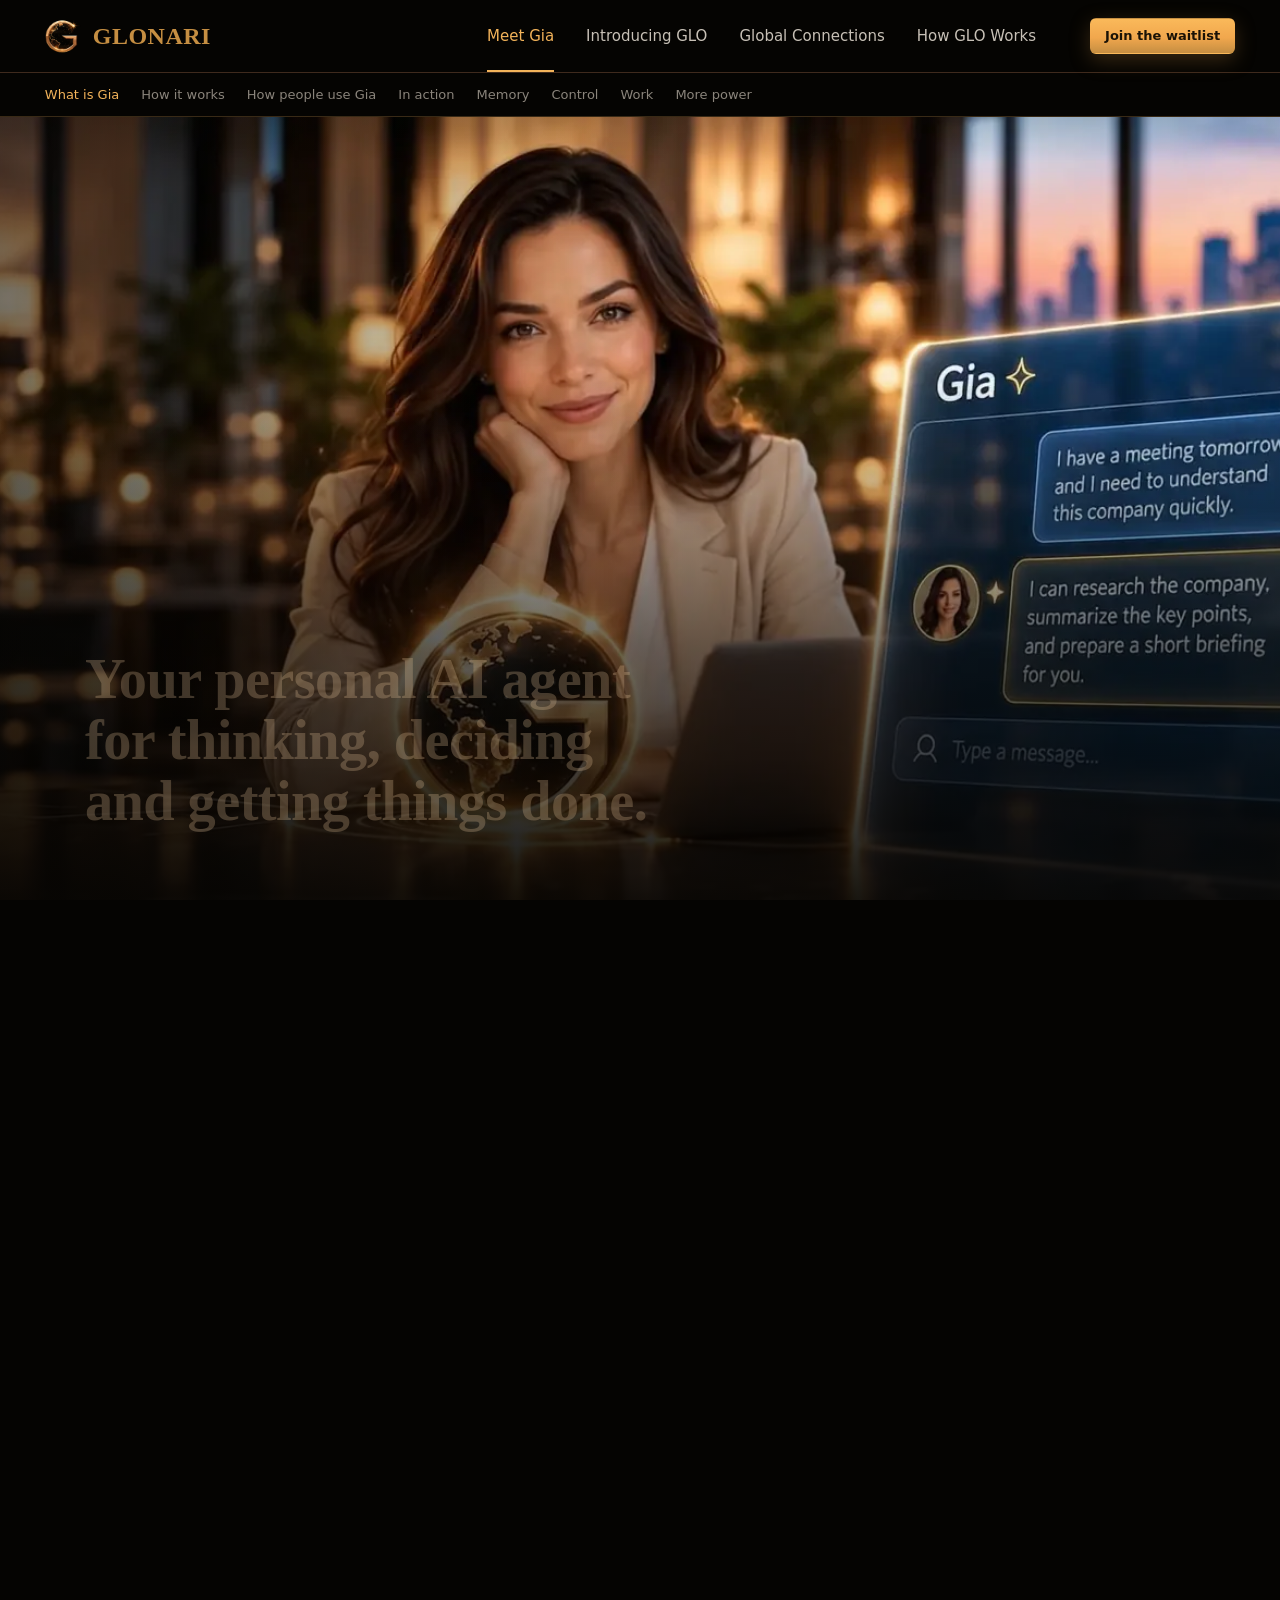
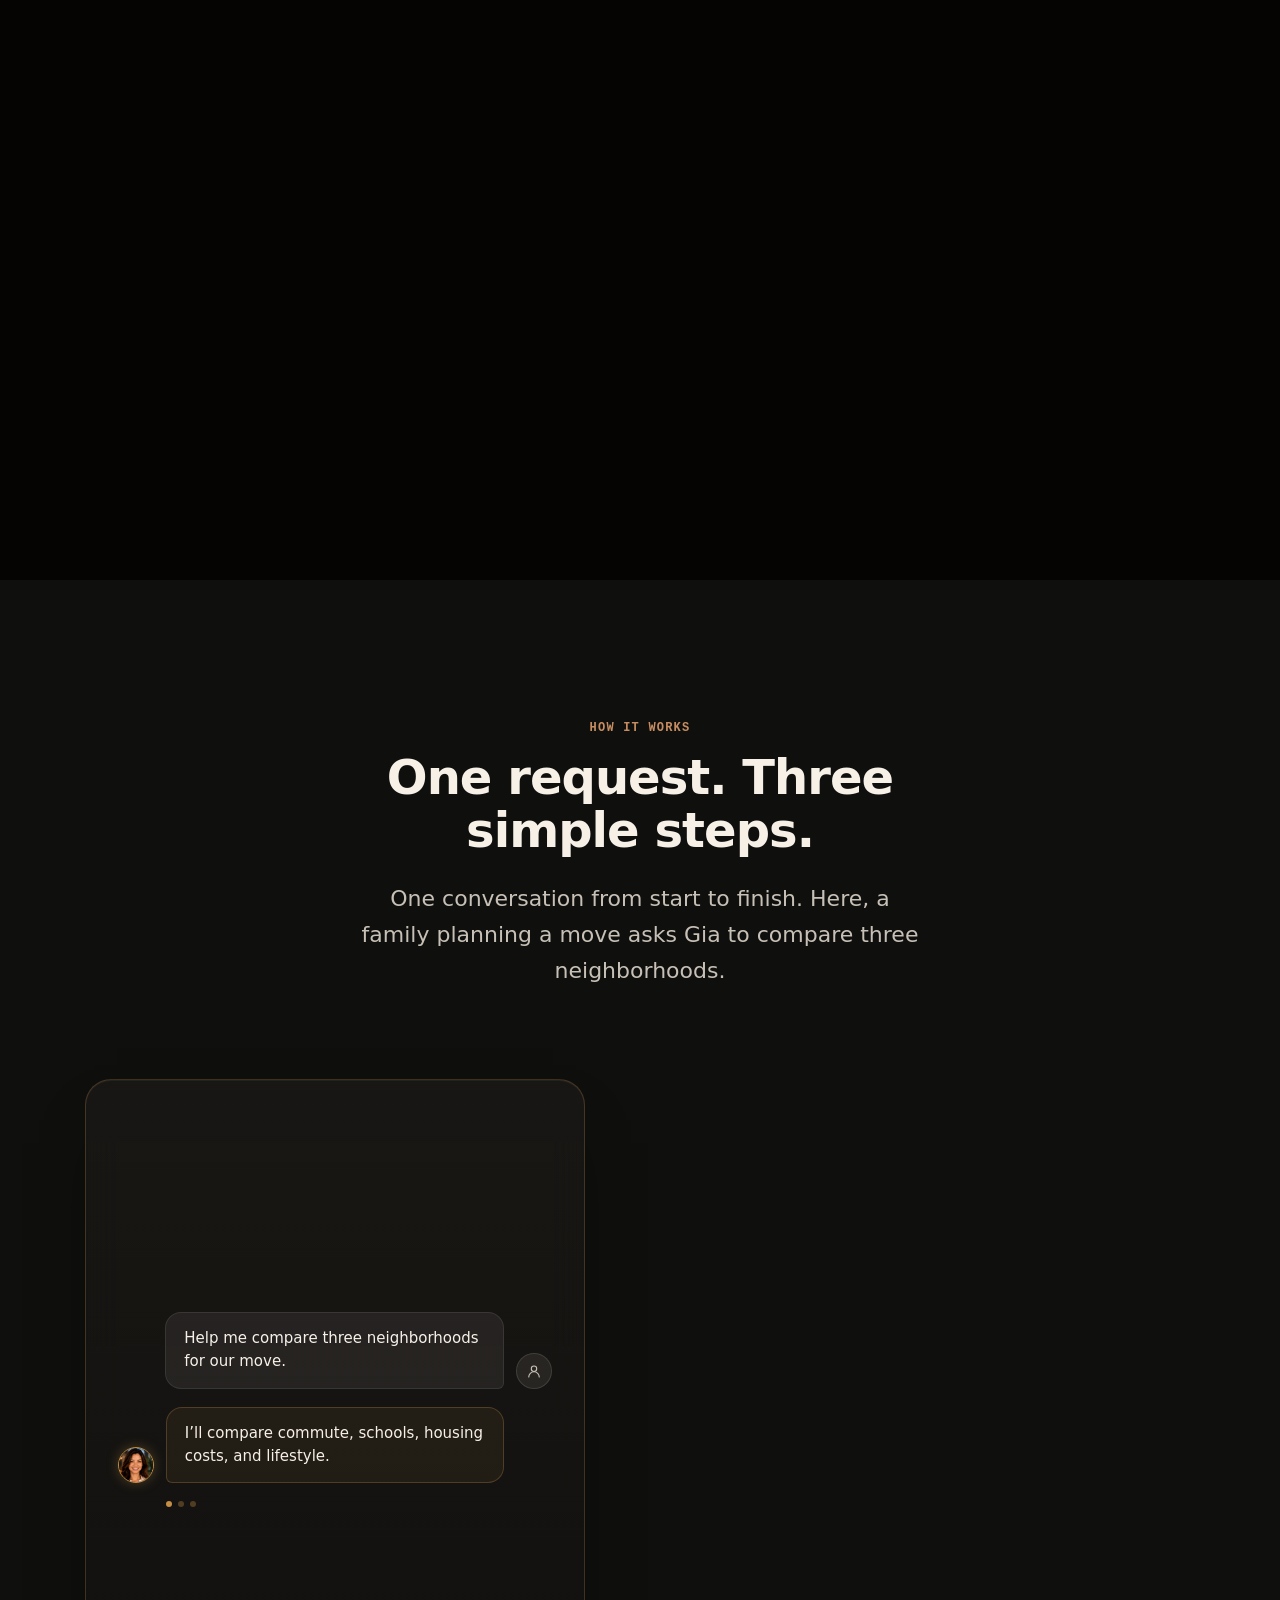
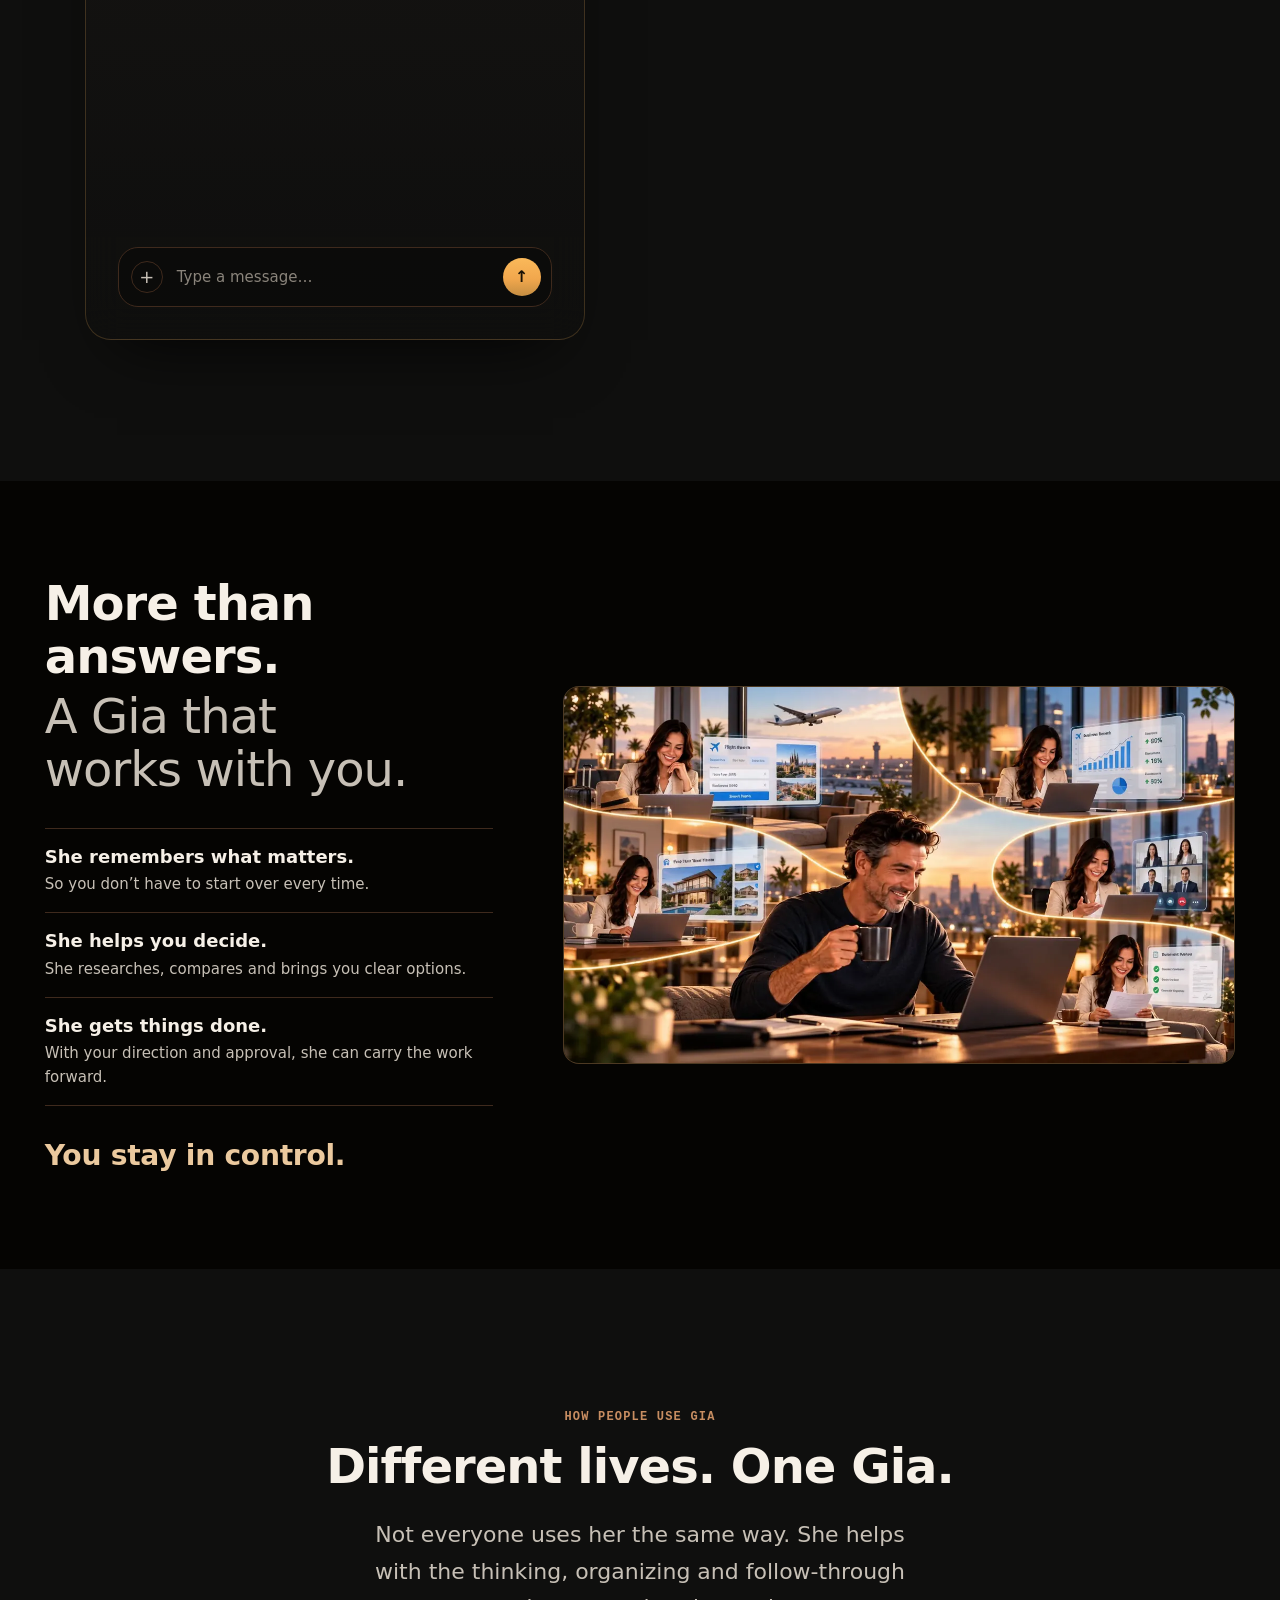
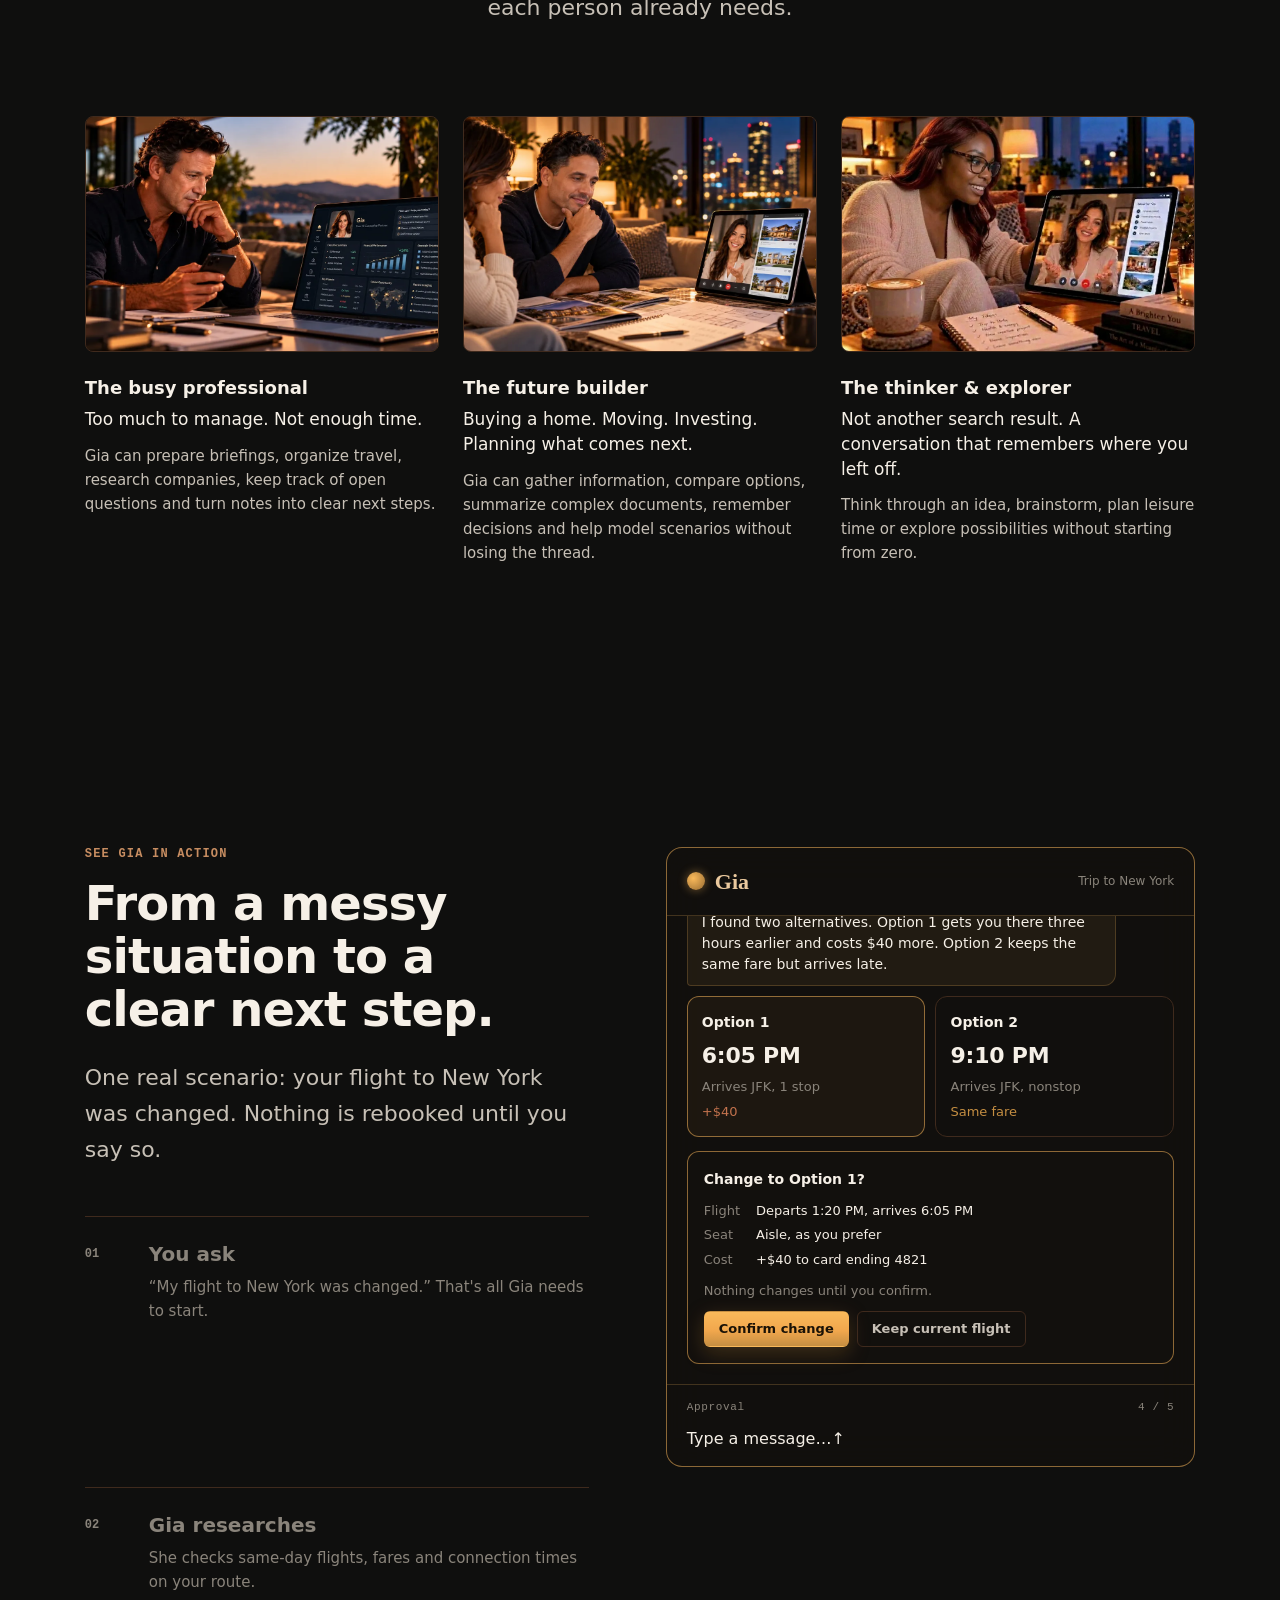
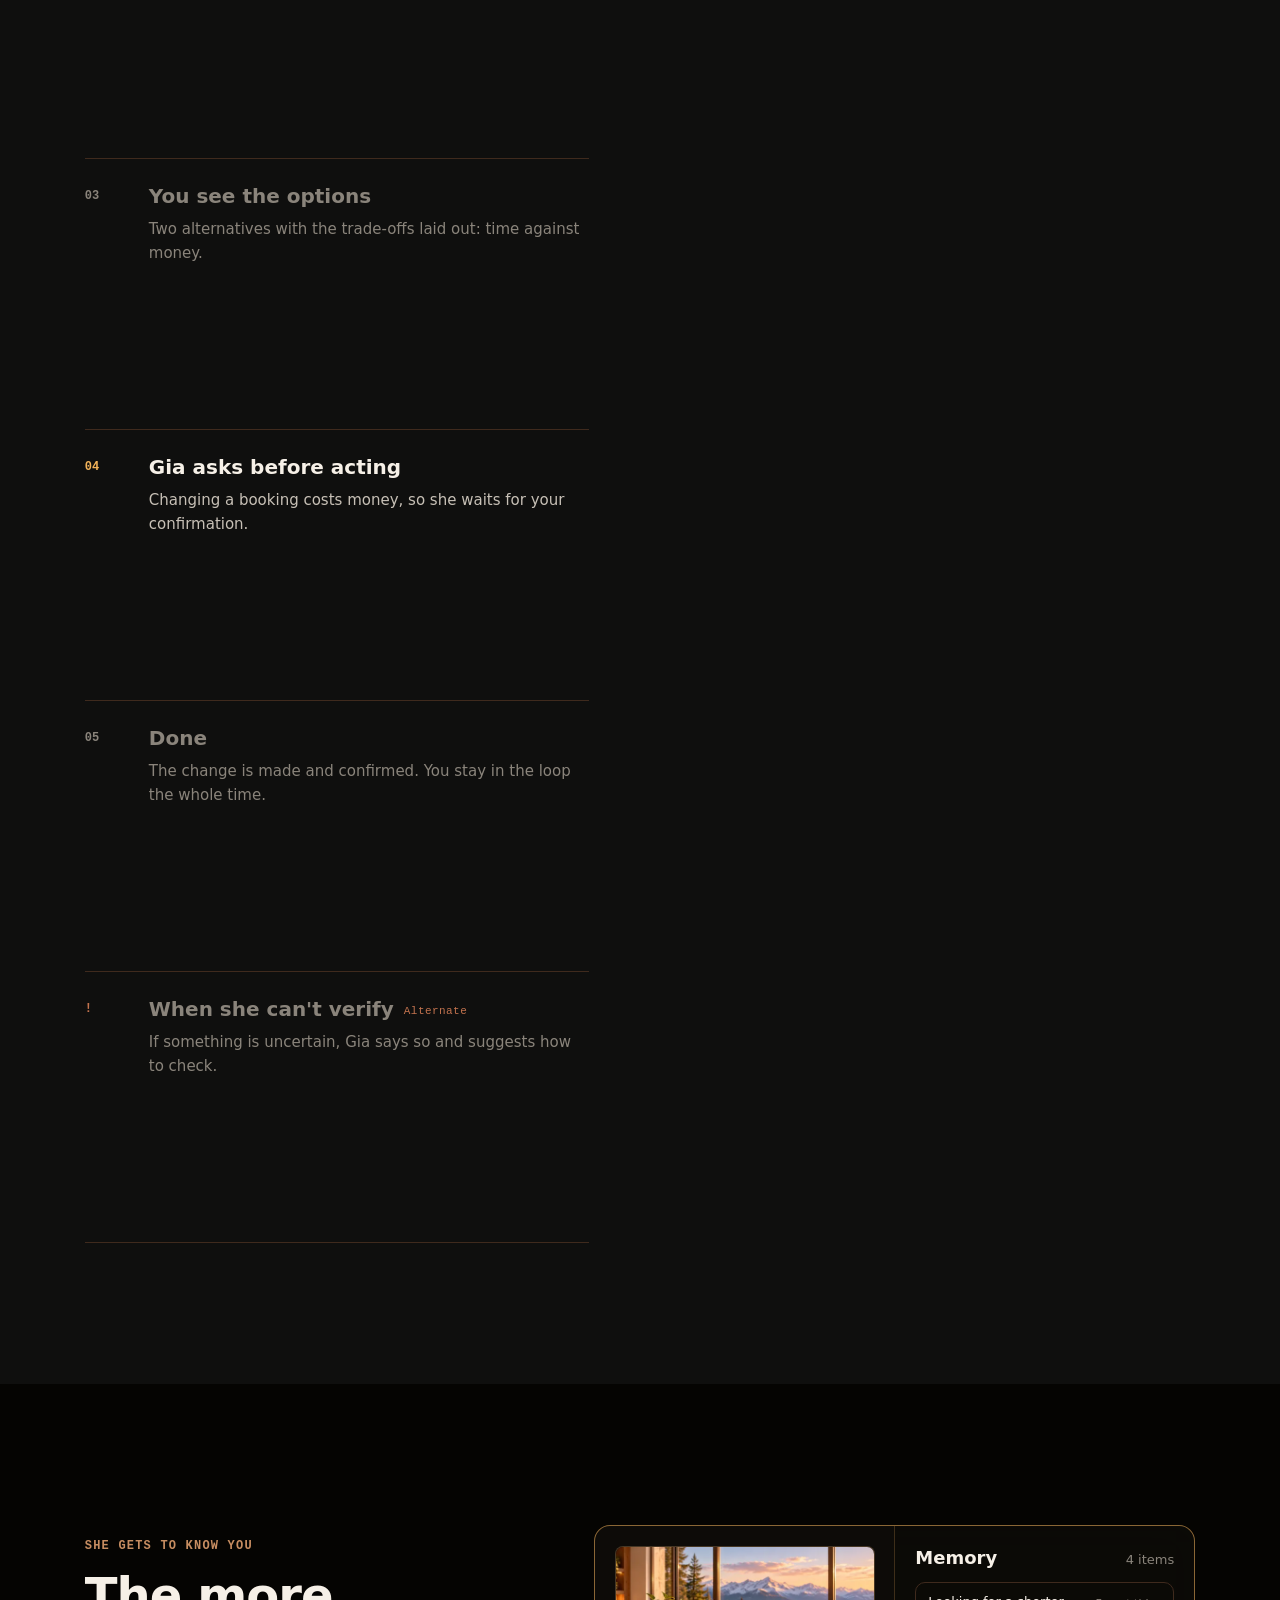
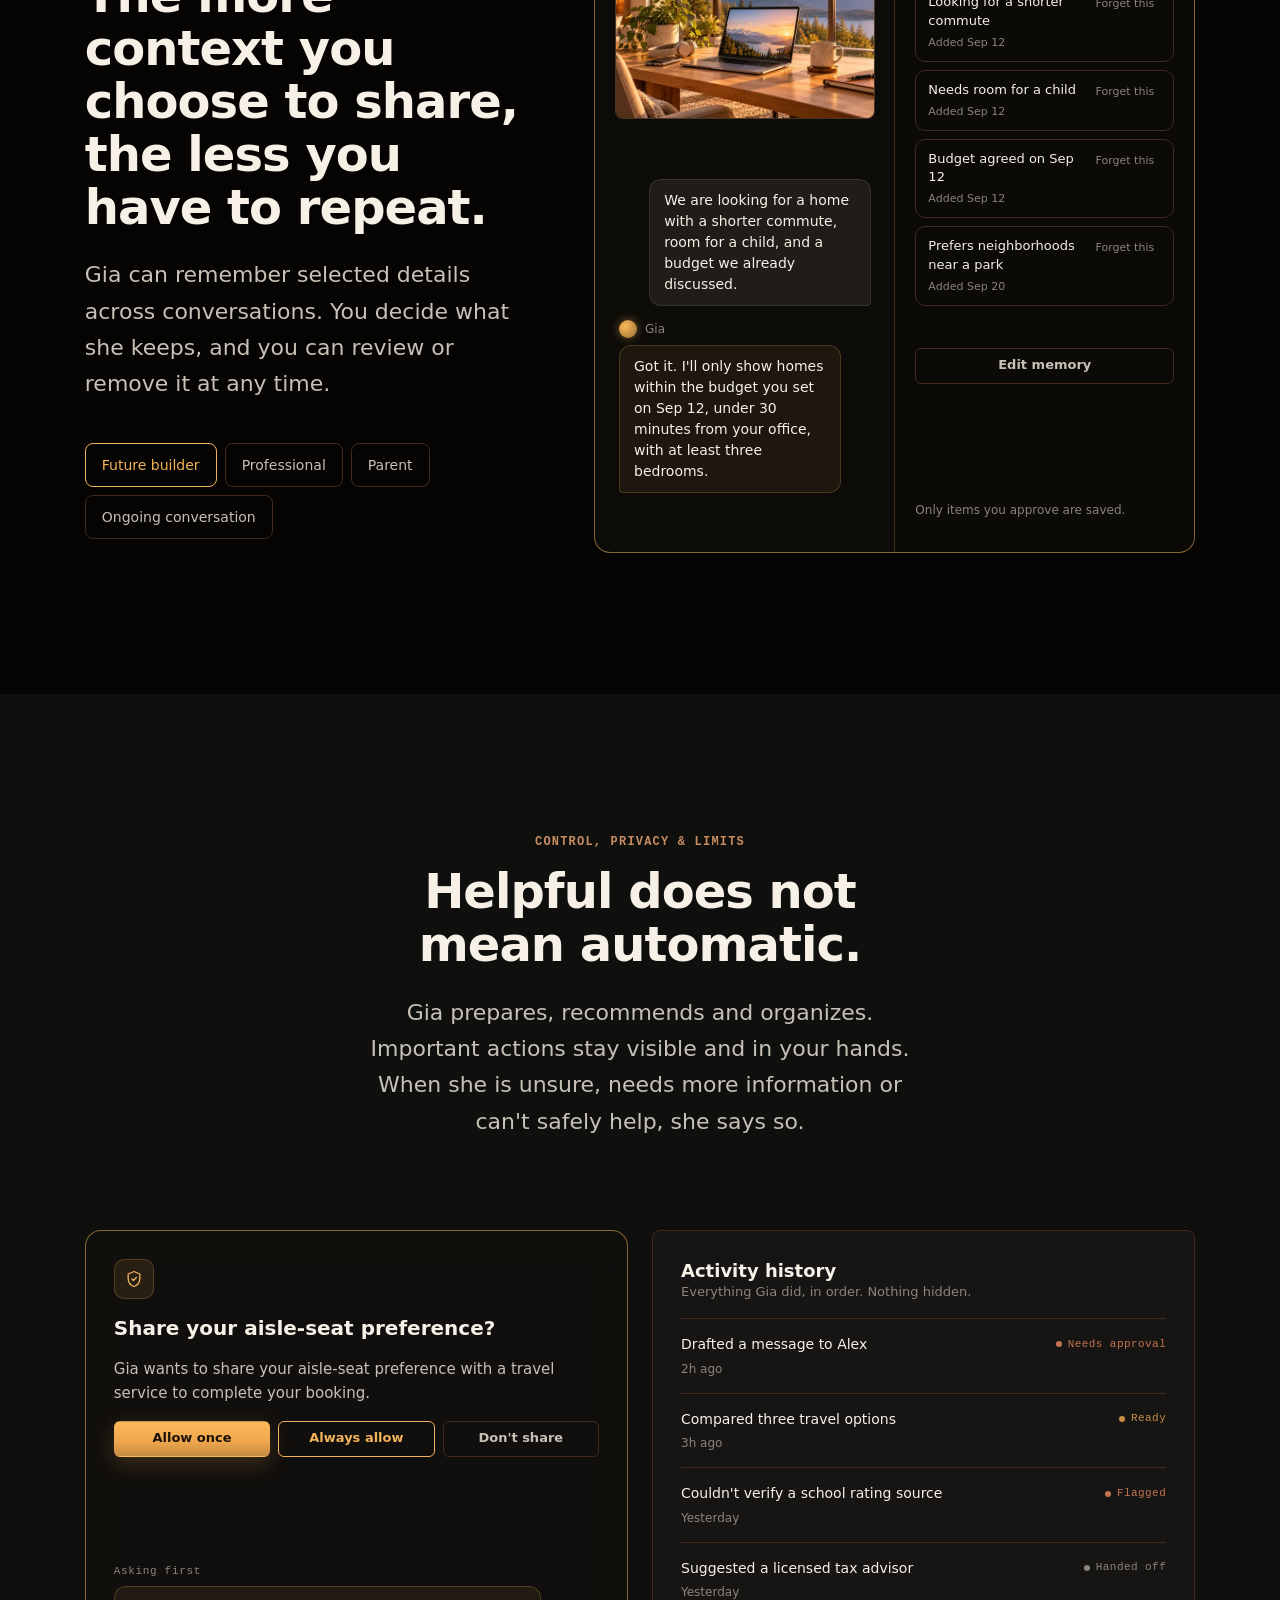
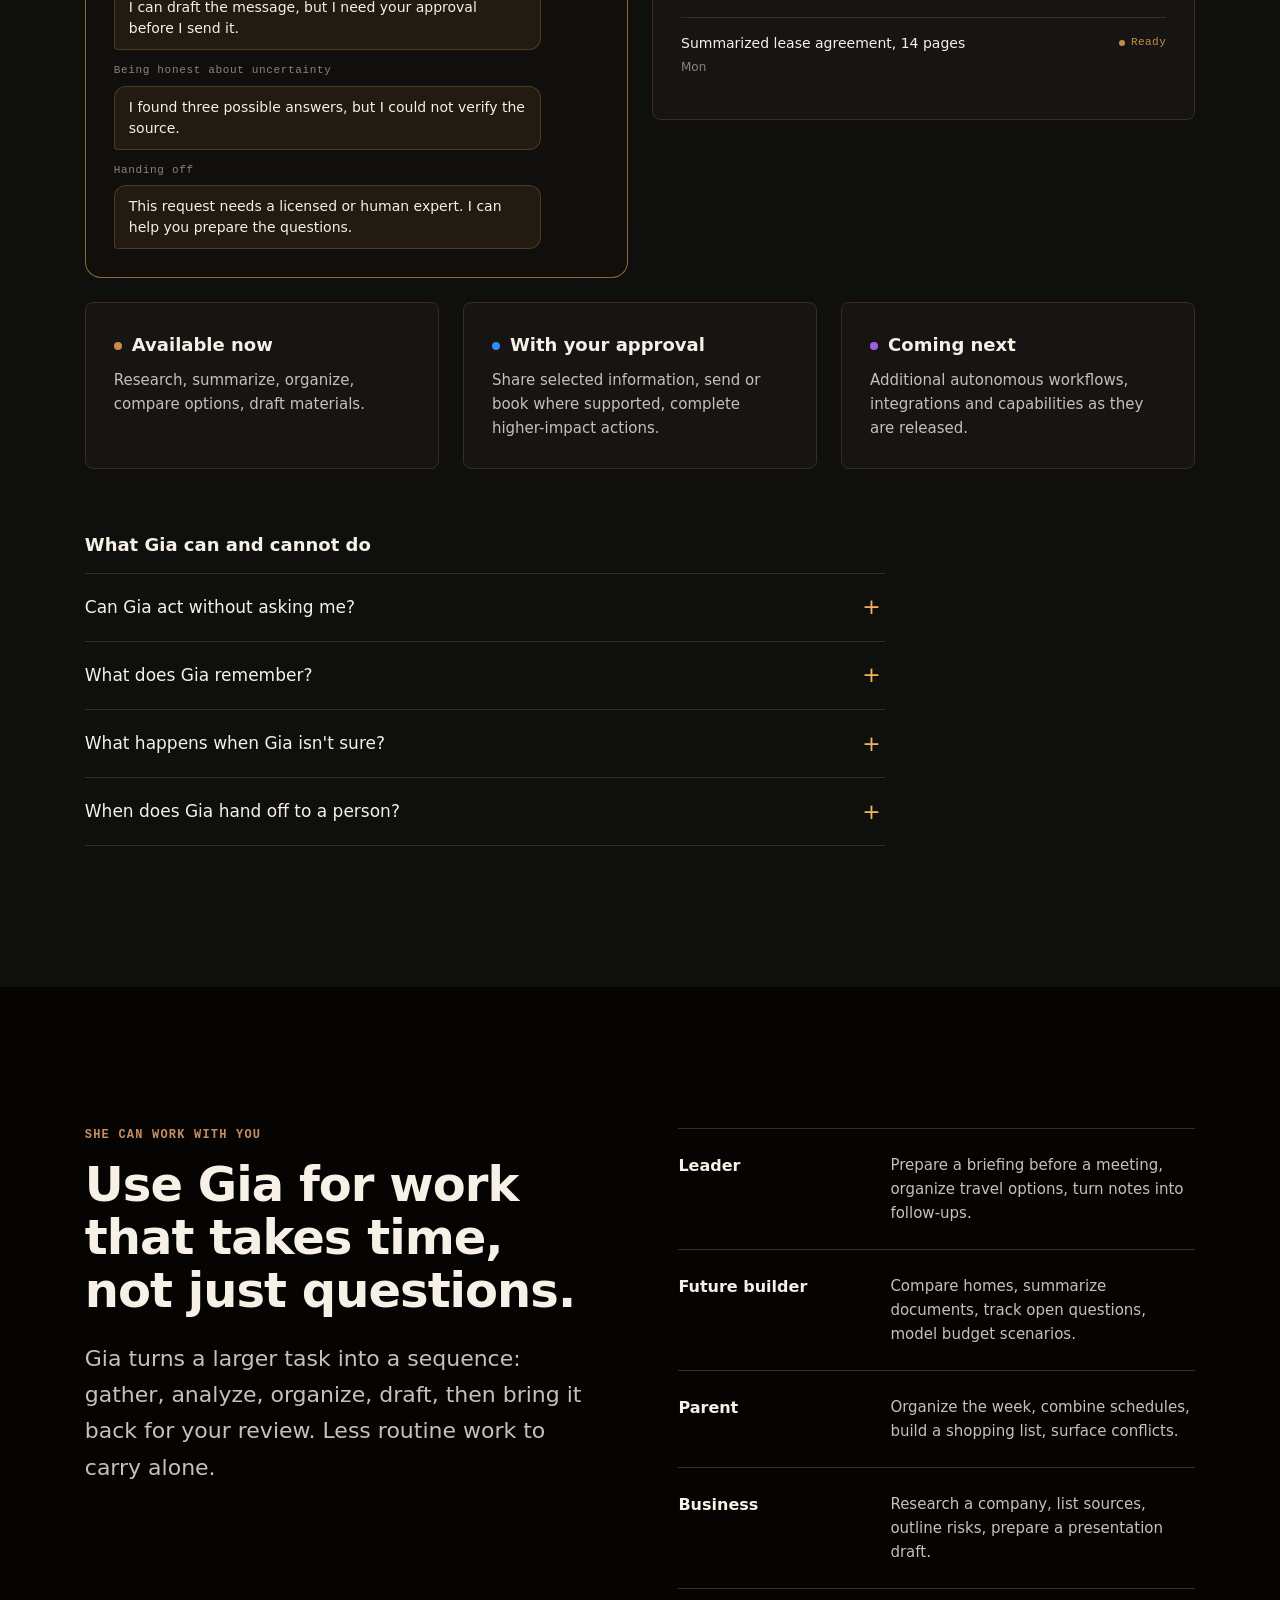
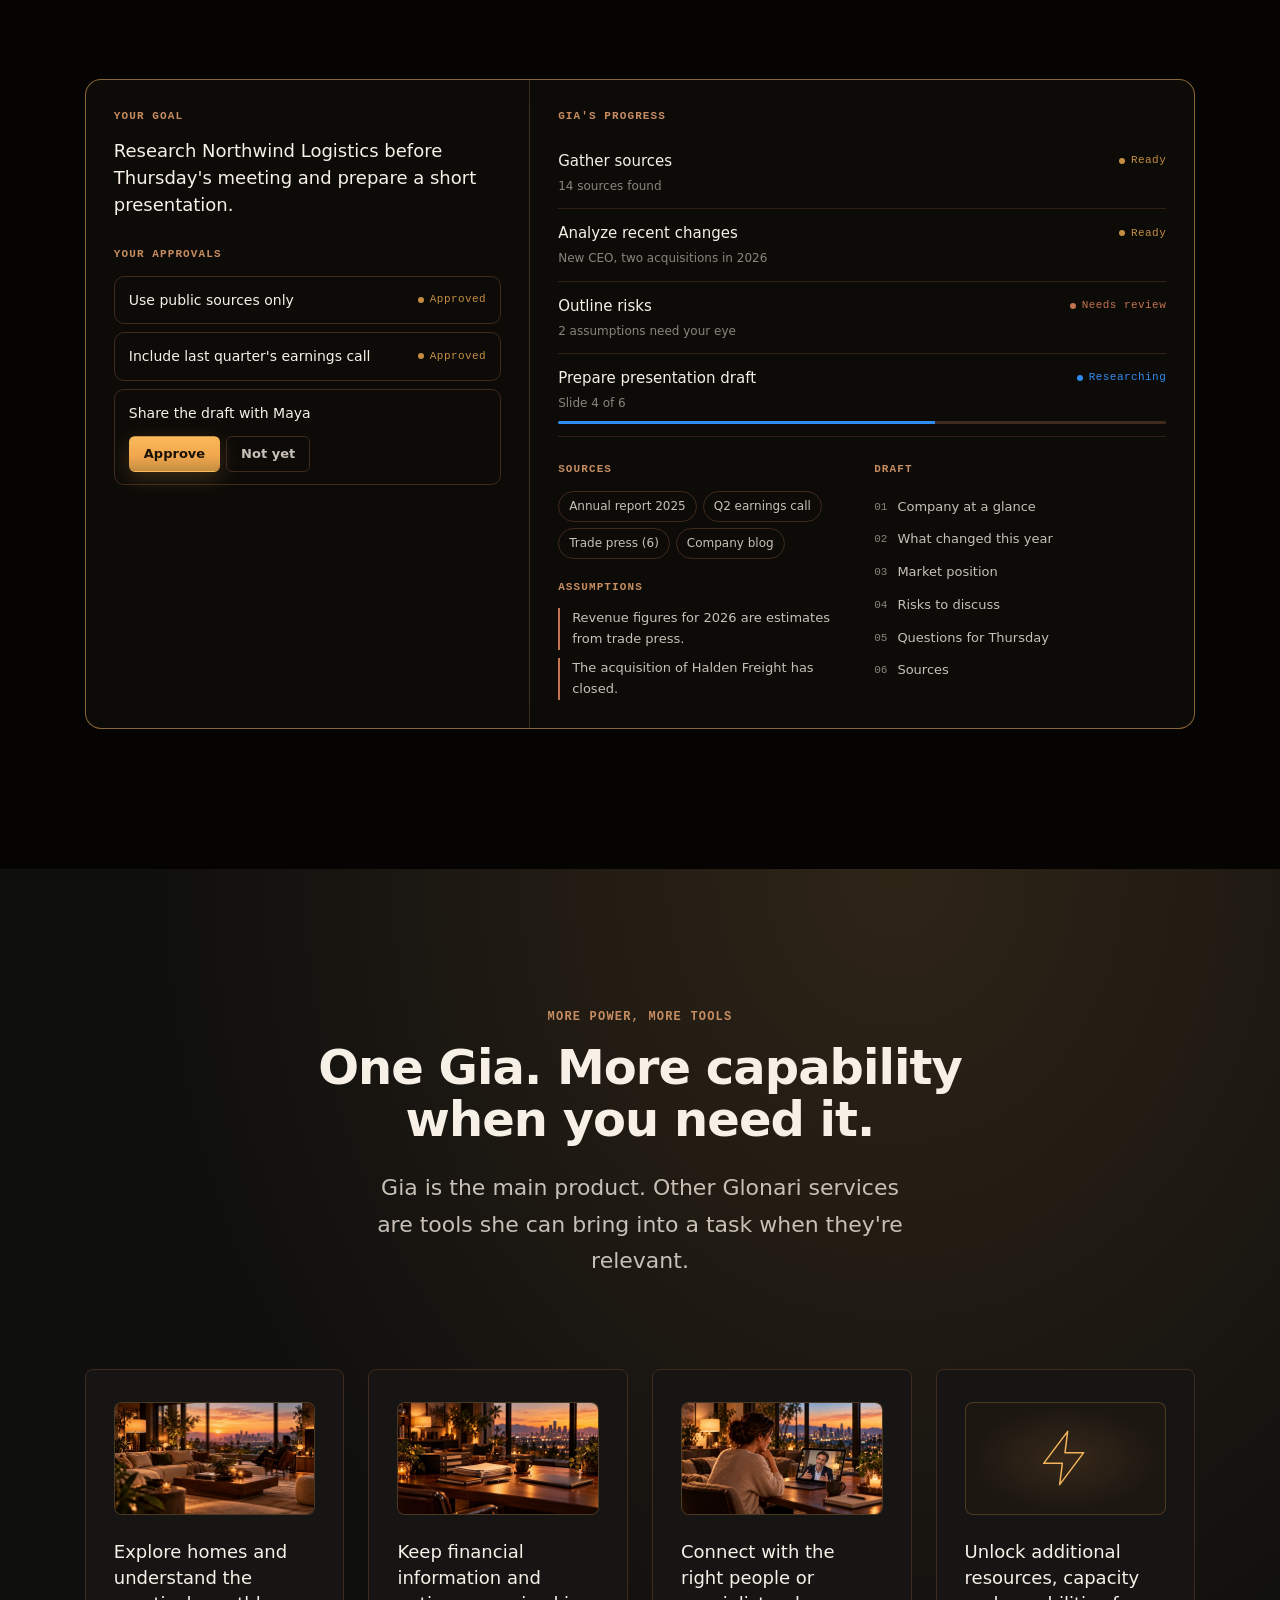
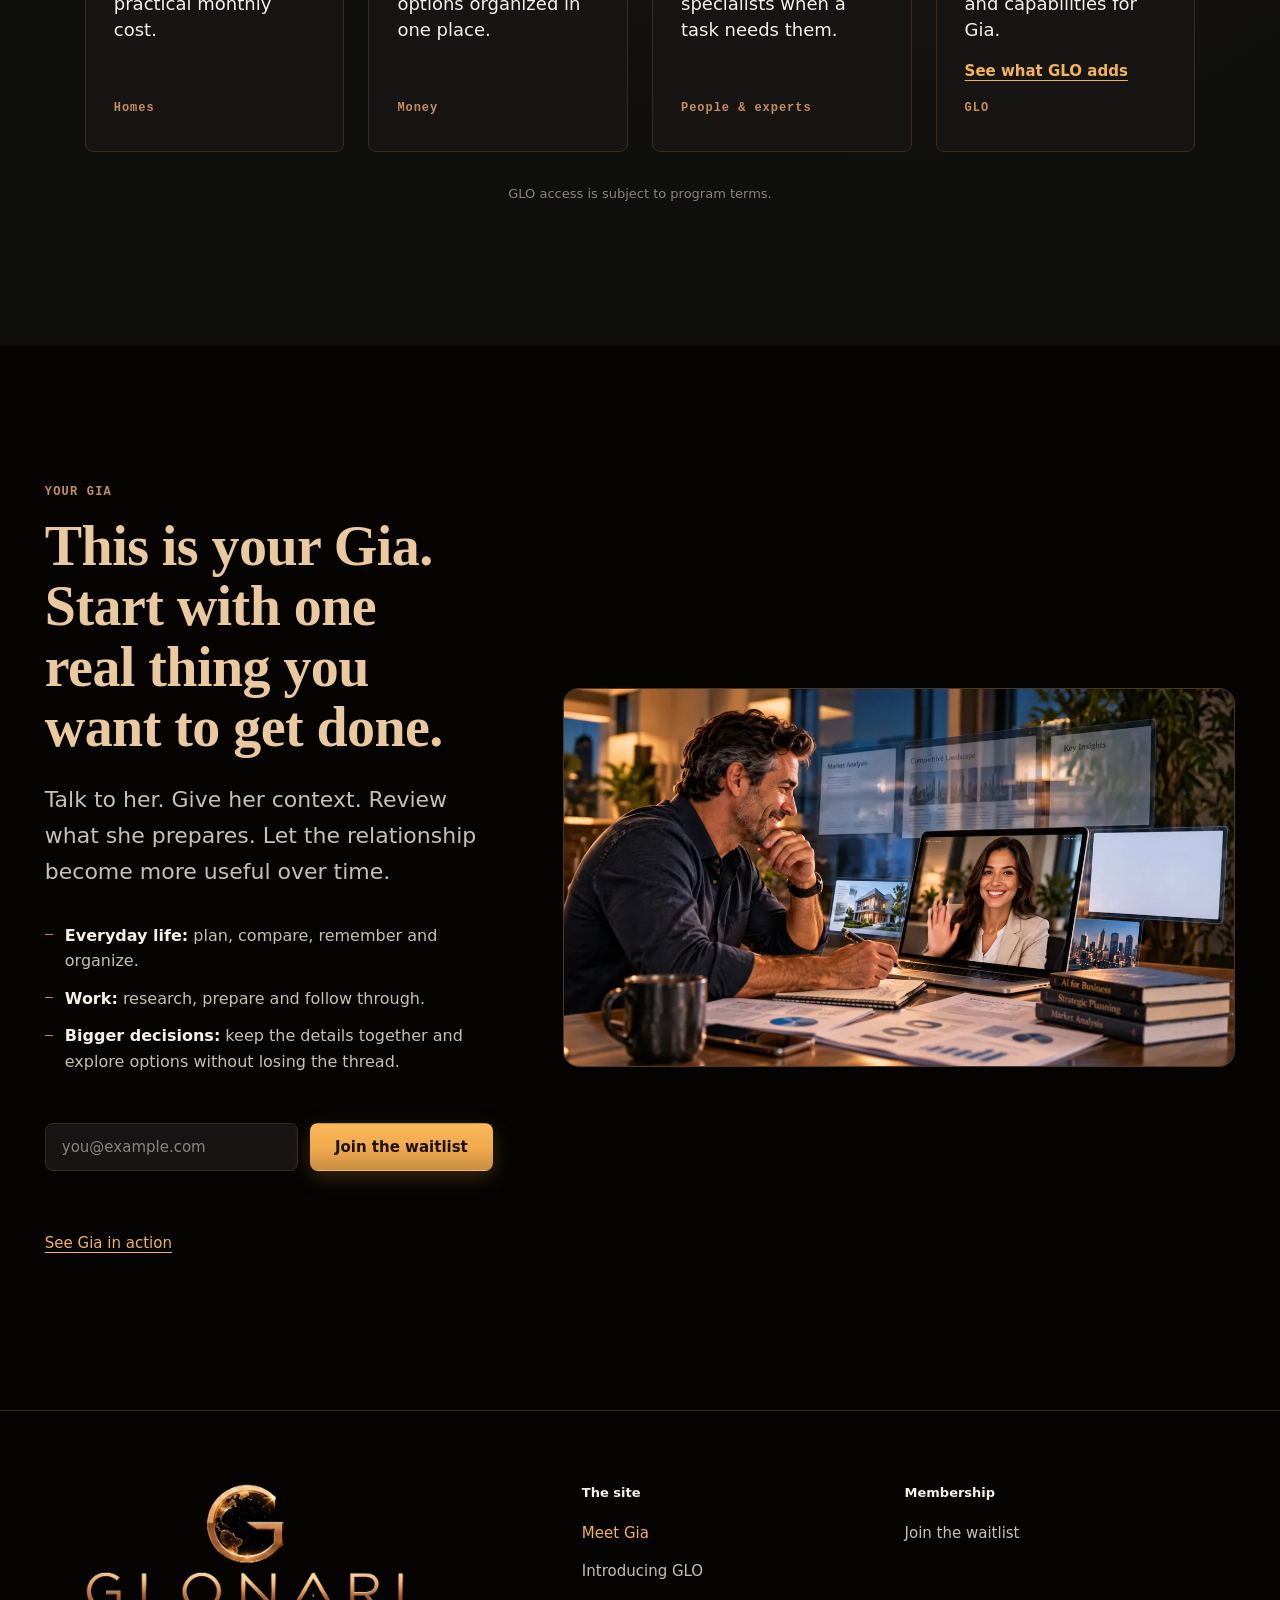
==== commit 1e4c8bd5: "replacement" ====
--- a/index.html
+++ b/index.html
@@ -326,10 +326,10 @@
     <div class="glass mem is-active" id="mem-panel" role="tabpanel">
       <div class="mem__main">
         <div class="mem__photo" aria-hidden="true">
-          <picture class="is-shown" data-mem-photo="builder"><source type="image/webp" srcset="assets/images/mem-builder-800.webp 800w, assets/images/mem-builder-1600.webp 1600w" sizes="(max-width: 560px) 100vw, (max-width: 960px) 46vw, 340px"><img src="assets/images/mem-builder-800.jpg" srcset="assets/images/mem-builder-800.jpg 800w, assets/images/mem-builder-1600.jpg 1600w" sizes="(max-width: 560px) 100vw, (max-width: 960px) 46vw, 340px" width="1600" height="724" loading="lazy" decoding="async" alt=""></picture>
-          <picture data-mem-photo="pro"><source type="image/webp" srcset="assets/images/mem-pro-800.webp 800w, assets/images/mem-pro-1600.webp 1600w" sizes="(max-width: 560px) 100vw, (max-width: 960px) 46vw, 340px"><img src="assets/images/mem-pro-800.jpg" srcset="assets/images/mem-pro-800.jpg 800w, assets/images/mem-pro-1600.jpg 1600w" sizes="(max-width: 560px) 100vw, (max-width: 960px) 46vw, 340px" width="1600" height="724" loading="lazy" decoding="async" alt=""></picture>
-          <picture data-mem-photo="parent"><source type="image/webp" srcset="assets/images/mem-parent-800.webp 800w, assets/images/mem-parent-1600.webp 1600w" sizes="(max-width: 560px) 100vw, (max-width: 960px) 46vw, 340px"><img src="assets/images/mem-parent-800.jpg" srcset="assets/images/mem-parent-800.jpg 800w, assets/images/mem-parent-1600.jpg 1600w" sizes="(max-width: 560px) 100vw, (max-width: 960px) 46vw, 340px" width="1600" height="724" loading="lazy" decoding="async" alt=""></picture>
-          <picture data-mem-photo="talk"><source type="image/webp" srcset="assets/images/mem-talk-800.webp 800w, assets/images/mem-talk-1600.webp 1600w" sizes="(max-width: 560px) 100vw, (max-width: 960px) 46vw, 340px"><img src="assets/images/mem-talk-800.jpg" srcset="assets/images/mem-talk-800.jpg 800w, assets/images/mem-talk-1600.jpg 1600w" sizes="(max-width: 560px) 100vw, (max-width: 960px) 46vw, 340px" width="1600" height="724" loading="lazy" decoding="async" alt=""></picture>
+          <picture class="is-shown" data-mem-photo="builder"><source type="image/webp" srcset="assets/images/mem-builder-800.webp 800w, assets/images/mem-builder-1600.webp 1600w" sizes="(max-width: 560px) calc(100vw - 96px), (max-width: 960px) 41vw, 260px"><img src="assets/images/mem-builder-800.jpg" srcset="assets/images/mem-builder-800.jpg 800w, assets/images/mem-builder-1600.jpg 1600w" sizes="(max-width: 560px) calc(100vw - 96px), (max-width: 960px) 41vw, 260px" width="1600" height="724" loading="lazy" decoding="async" alt=""></picture>
+          <picture data-mem-photo="pro"><source type="image/webp" srcset="assets/images/mem-pro-800.webp 800w, assets/images/mem-pro-1600.webp 1600w" sizes="(max-width: 560px) calc(100vw - 96px), (max-width: 960px) 41vw, 260px"><img src="assets/images/mem-pro-800.jpg" srcset="assets/images/mem-pro-800.jpg 800w, assets/images/mem-pro-1600.jpg 1600w" sizes="(max-width: 560px) calc(100vw - 96px), (max-width: 960px) 41vw, 260px" width="1600" height="724" loading="lazy" decoding="async" alt=""></picture>
+          <picture data-mem-photo="parent"><source type="image/webp" srcset="assets/images/mem-parent-800.webp 800w, assets/images/mem-parent-1600.webp 1600w" sizes="(max-width: 560px) calc(100vw - 96px), (max-width: 960px) 41vw, 260px"><img src="assets/images/mem-parent-800.jpg" srcset="assets/images/mem-parent-800.jpg 800w, assets/images/mem-parent-1600.jpg 1600w" sizes="(max-width: 560px) calc(100vw - 96px), (max-width: 960px) 41vw, 260px" width="1600" height="724" loading="lazy" decoding="async" alt=""></picture>
+          <picture data-mem-photo="talk"><source type="image/webp" srcset="assets/images/mem-talk-800.webp 800w, assets/images/mem-talk-1600.webp 1600w" sizes="(max-width: 560px) calc(100vw - 96px), (max-width: 960px) 41vw, 260px"><img src="assets/images/mem-talk-800.jpg" srcset="assets/images/mem-talk-800.jpg 800w, assets/images/mem-talk-1600.jpg 1600w" sizes="(max-width: 560px) calc(100vw - 96px), (max-width: 960px) 41vw, 260px" width="1600" height="724" loading="lazy" decoding="async" alt=""></picture>
         </div>
         <div class="mem__chat" id="mem-chat"></div>
       </div>
--- a/css/components.css
+++ b/css/components.css
@@ -223,8 +223,7 @@
 /* ===== Card photo (optional, first child of a card; DS 8.1) =====
    figure.media-frame.card__photo with --ratio inline; 8px radius, 1px border, photo fills it (object-fit: cover,
    --focus sets object-position per photo). Parallax: data-parallax on the box, except inside product UI glass.
-   --art: the same slot holding a large line drawing (svg.draw-icon) instead of a photo.
-   __mark: a small dark glass chip in the bottom-right corner with the card's line drawing (64px wide at every width). */
+   --art: the same slot holding a large line drawing (svg.draw-icon) instead of a photo. */
 .card__photo { margin: 0 0 8px; }
 .card__photo .media-frame__box { border-radius: 8px; }
 .card__photo .media-frame__box > picture > img { object-position: var(--focus, 50% 50%); }
@@ -233,12 +232,6 @@
   background: radial-gradient(ellipse at 50% 50%, rgba(241, 167, 77, .12), transparent 65%), var(--gp-surface-2);
 }
 .card__photo--art svg { display: block; width: 64px; height: 64px; overflow: visible; }
-.card__photo-mark {
-  position: absolute; right: 8px; bottom: 8px; z-index: 1; display: block; padding: 6px 8px; border-radius: 6px;
-  border: 1px solid var(--gp-glass-border); background: rgba(15, 15, 14, .74);
-  -webkit-backdrop-filter: blur(6px); backdrop-filter: blur(6px); color: var(--gp-gold); pointer-events: none;
-}
-.card__photo-mark > svg { display: block; width: 64px; height: auto; overflow: visible; }
 .card__photo.media-frame--placeholder .media-frame__box { padding: 12px; }
 
 /* ===== Flow: boxes joined by arrows (left to right; top to bottom at 768px and below) ===== */
--- a/css/pages/meet-gia.css
+++ b/css/pages/meet-gia.css
@@ -55,8 +55,7 @@
 .hiw.is-live .hiw__card:not(.is-active) > * { filter: brightness(.74) saturate(.85); }
 
 .hiw__num { display: block; margin-bottom: 14px; font-family: var(--font-mono); font-size: 13px; font-weight: 600; letter-spacing: .1em; color: var(--gp-gold); }
-.hiw__title { margin: 0 0 8px; font-family: var(--font-display); font-size: clamp(24px, 2.2vw, 30px); font-weight: 500; line-height: 1.15; color: var(--gp-text); }
-.hiw__card--ask .hiw__title { font-size: clamp(30px, 3.2vw, 44px); line-height: 1.1; }
+.hiw__title { margin: 0 0 8px; font-size: clamp(20px, 2vw, 28px); font-weight: 600; line-height: 1.2; letter-spacing: -0.01em; color: var(--gp-text); }
 .hiw__sub { margin: 0; font-size: 15px; line-height: 1.55; color: var(--gp-text-2); }
 .hiw__card--ask .hiw__sub { font-size: 17px; }
 .hiw svg { fill: none; stroke: currentColor; stroke-width: 1.5; stroke-linecap: round; stroke-linejoin: round; flex: none; }
@@ -255,13 +254,15 @@
 /* ===== 05 Memory ===== */
 .split--mem { grid-template-columns: minmax(0, .85fr) minmax(0, 1.15fr); gap: 64px; }
 .mem { display: grid; grid-template-columns: minmax(0, 1fr) minmax(0, 1fr); overflow: hidden; }
-.mem__main { display: flex; flex-direction: column; min-width: 0; }
-.mem__photo { position: relative; aspect-ratio: 2.2 / 1; overflow: hidden; background: var(--gp-surface); }
+.mem__main { display: flex; flex-direction: column; min-width: 0; container-type: inline-size; }
+.mem__photo { position: relative; margin: 20px 20px 0; aspect-ratio: 3 / 2; border-radius: 8px; border: 1px solid var(--gp-glass-border); overflow: hidden; background: var(--gp-surface); }
 .mem__photo picture { position: absolute; inset: 0; opacity: 0; transition: opacity .4s ease; }
 .mem__photo picture.is-shown { opacity: 1; }
 .mem__photo img { width: 100%; height: 100%; object-fit: cover; object-position: 50% 55%; }
+.mem__photo [data-mem-photo="parent"] img { object-position: 40% 50%; }
 @media (prefers-reduced-motion: reduce) { .mem__photo picture { transition: none; } }
-.mem__chat { flex: 1; padding: 24px; display: flex; flex-direction: column; gap: 14px; justify-content: center; min-height: 490px; }
+/* 490px minus what the inset 3:2 photo adds over the old edge-to-edge 2.2:1 one, so the panel keeps its height at every width */
+.mem__chat { flex: 1; padding: 24px; display: flex; flex-direction: column; gap: 14px; justify-content: center; min-height: calc(490px - (20px + (100cqw - 40px) / 1.5 - 100cqw / 2.2)); }
 .mem__side { border-left: 1px solid var(--gp-glass-border); padding: 20px; display: flex; flex-direction: column; gap: 12px; background: rgba(5, 4, 2, .25); }
 .mem__head { display: flex; justify-content: space-between; align-items: baseline; }
 .mem__list { list-style: none; margin: 0; padding: 0; display: grid; gap: 8px; }
@@ -274,7 +275,7 @@
 .mem__note { font-size: 12px; color: var(--gp-text-muted); margin-top: auto; }
 .mem__toast { font-size: 12px; color: var(--gp-gold-mid); min-height: 18px; }
 @media (max-width: 960px) { .split--mem { grid-template-columns: minmax(0, 1fr); gap: 56px; } }
-@media (max-width: 560px) { .mem { grid-template-columns: minmax(0, 1fr); } .mem__side { border-left: 0; border-top: 1px solid var(--gp-glass-border); } .mem__chat { min-height: 330px; } .mem__list { min-height: 360px; align-content: start; } }
+@media (max-width: 560px) { .mem { grid-template-columns: minmax(0, 1fr); } .mem__side { border-left: 0; border-top: 1px solid var(--gp-glass-border); } .mem__chat { min-height: 320px; } .mem__list { min-height: 360px; align-content: start; } }
 
 /* ===== 06 Control ===== */
 .control { display: grid; grid-template-columns: minmax(0, 1fr) minmax(0, 1fr); gap: 24px; align-items: start; }
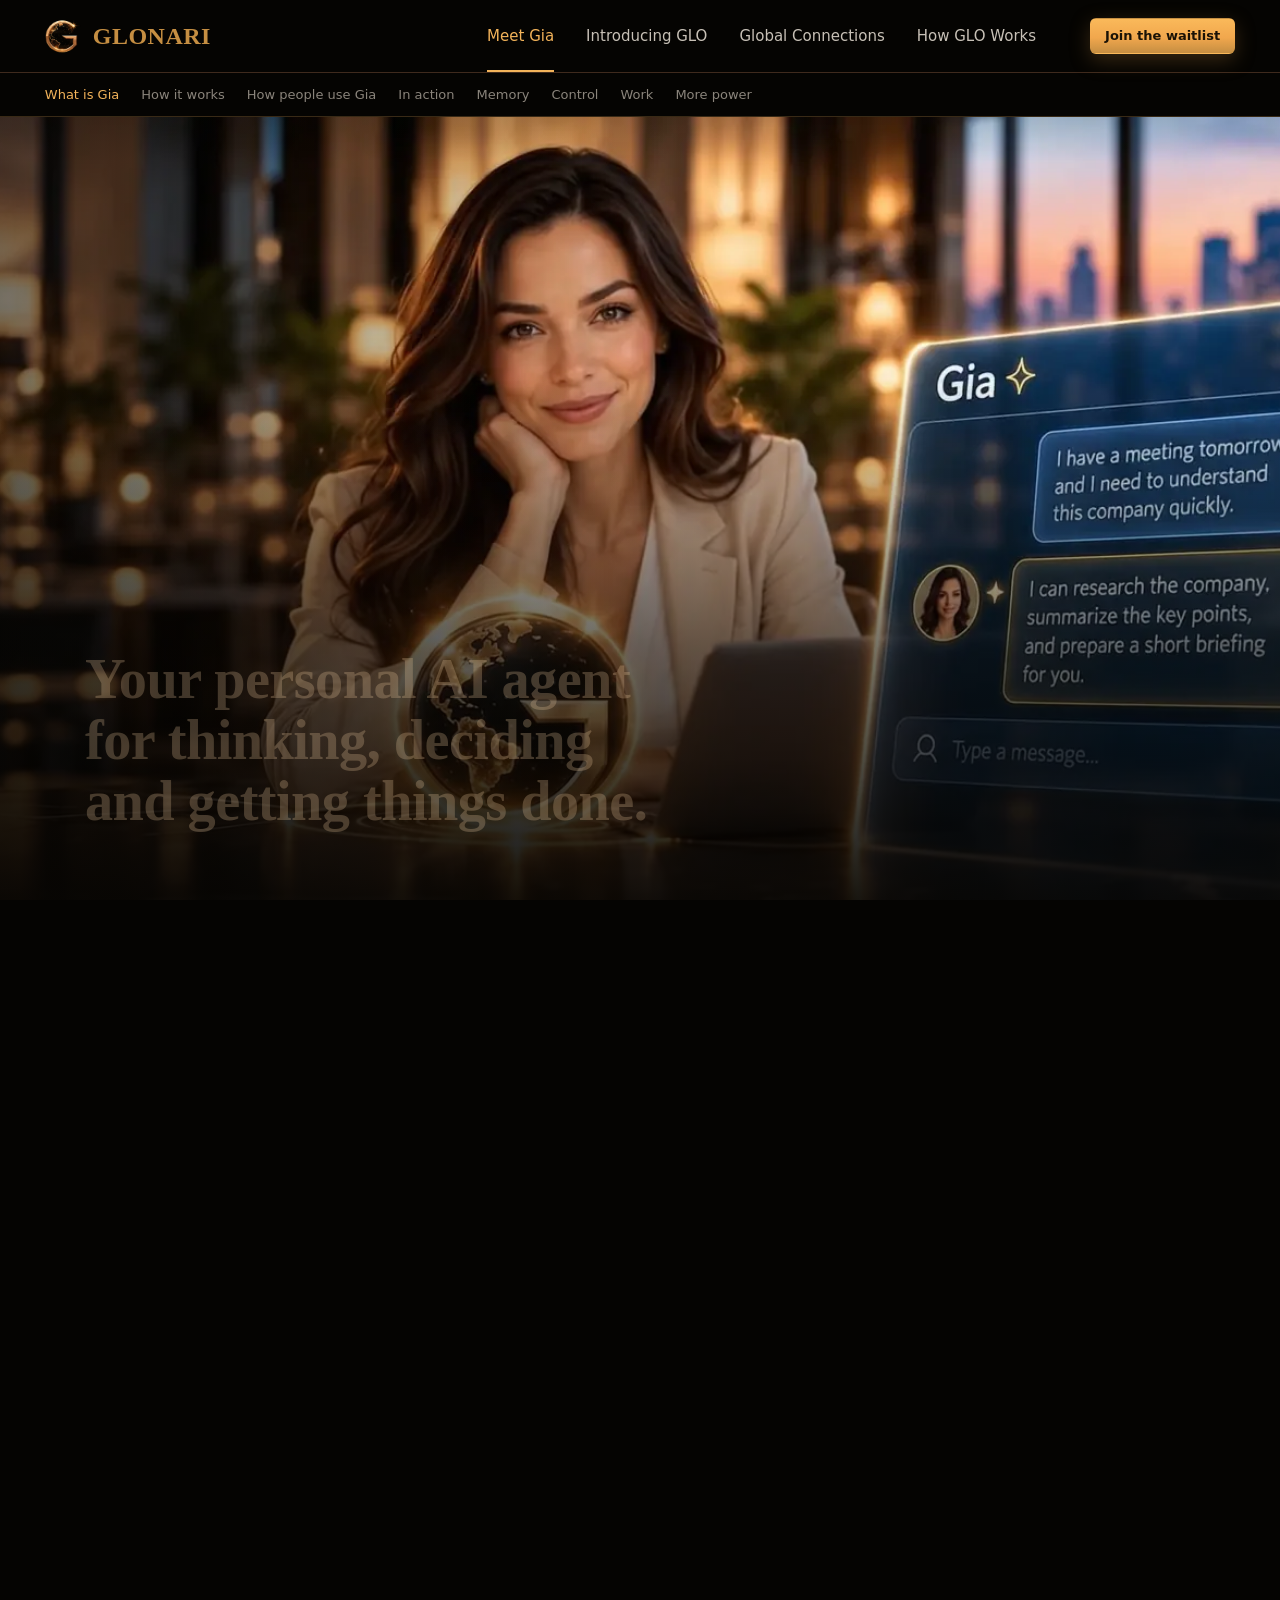
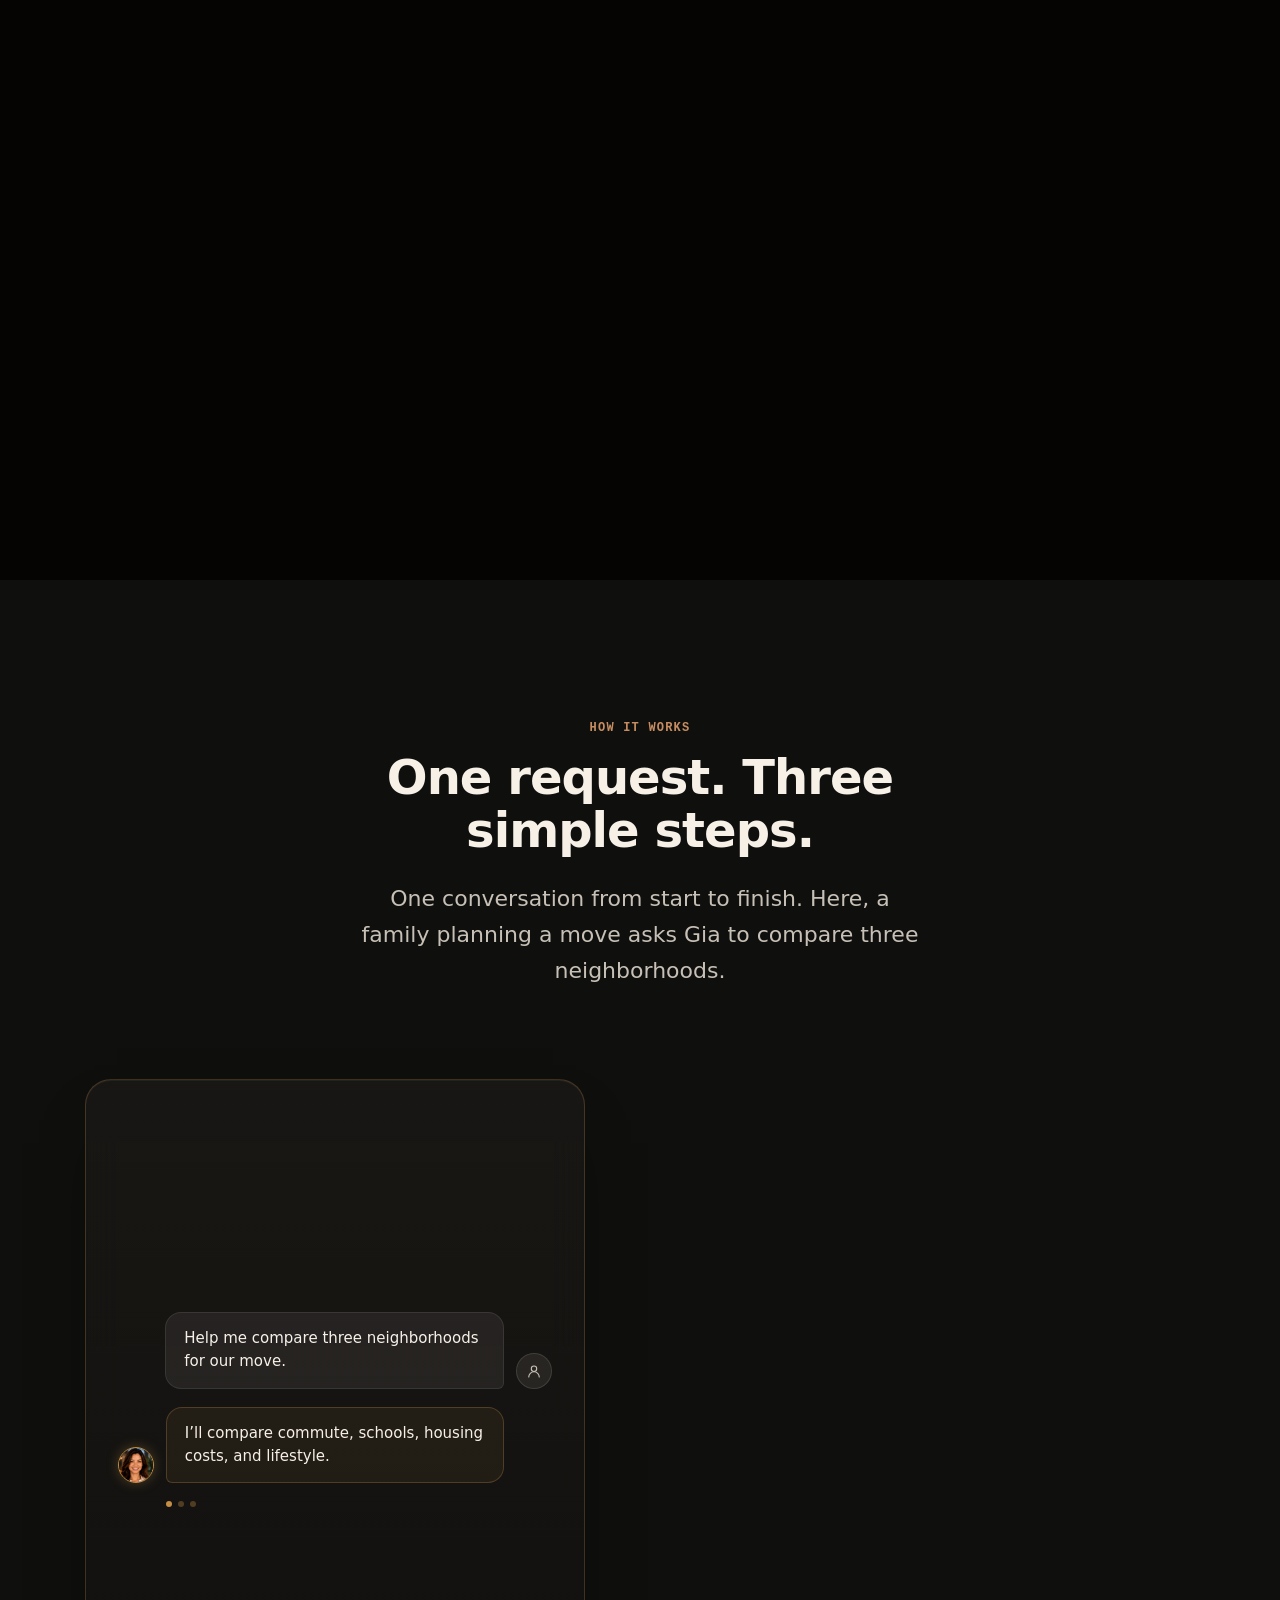
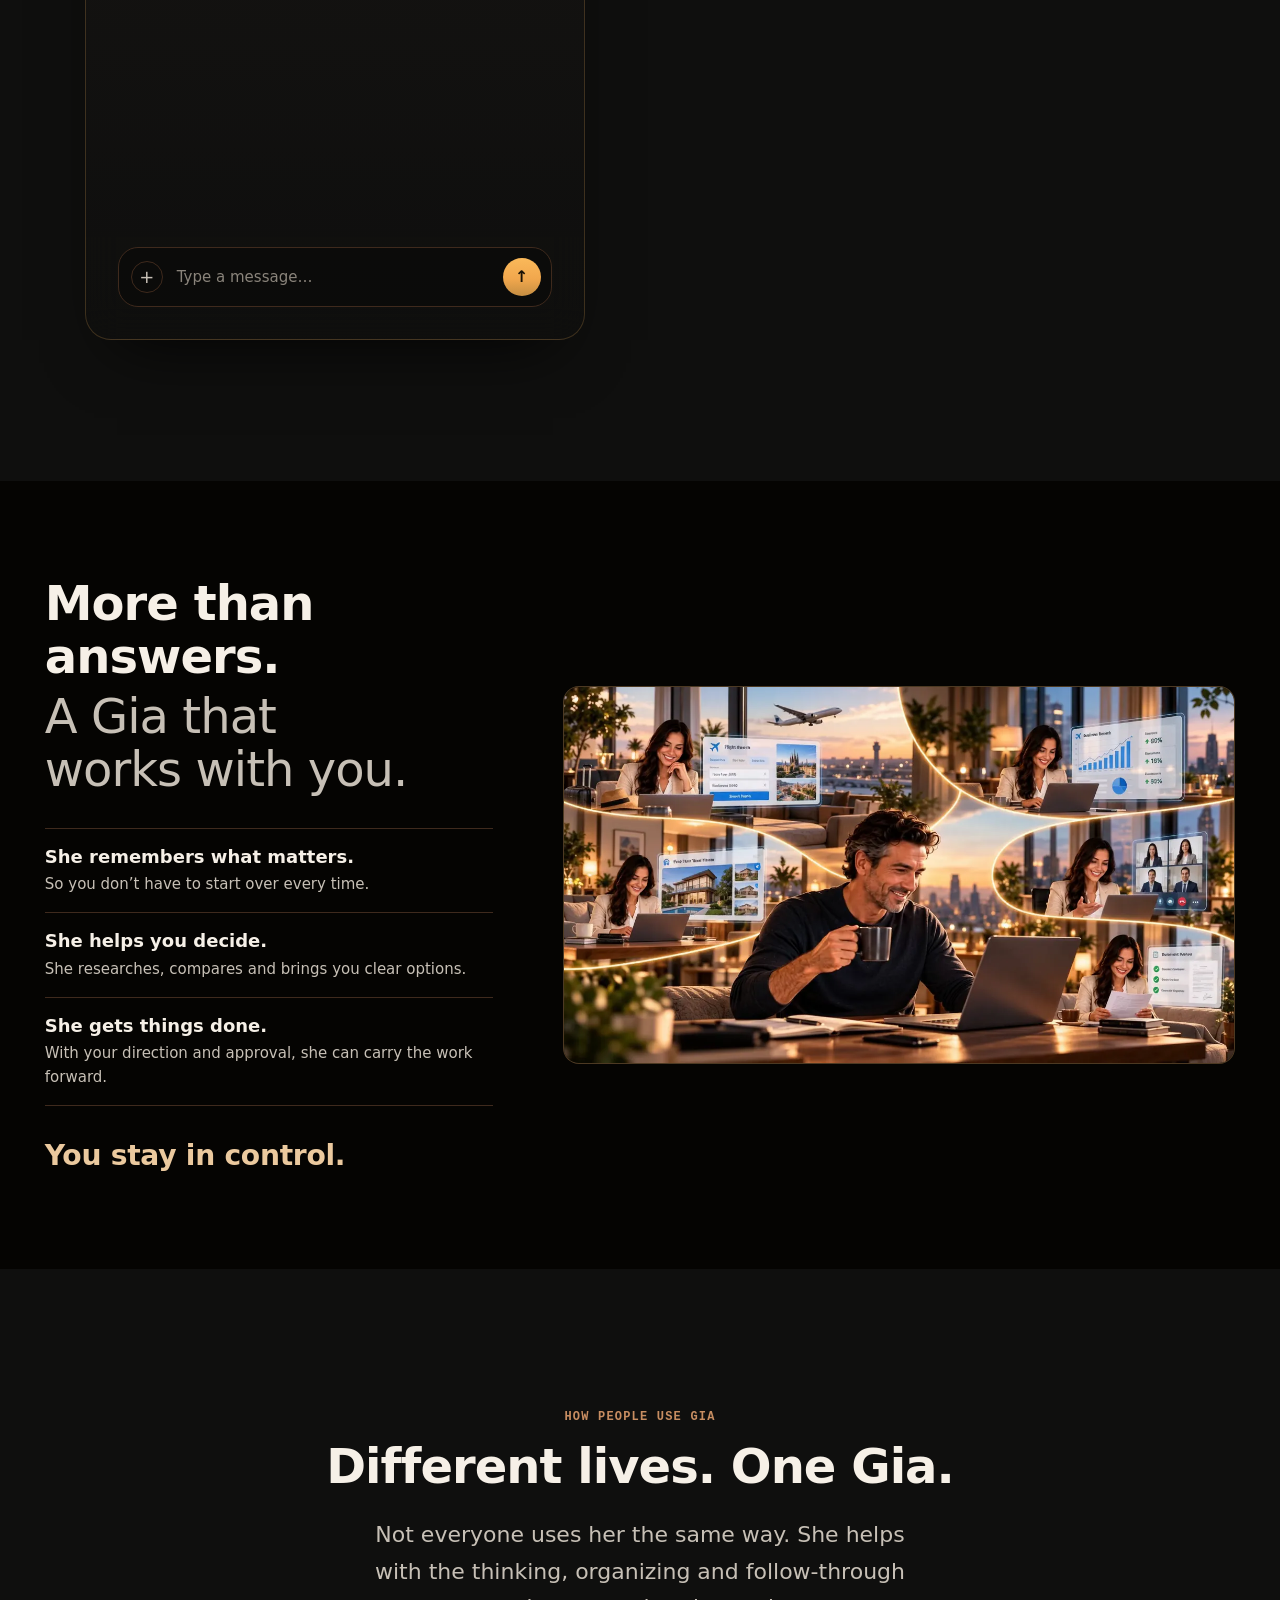
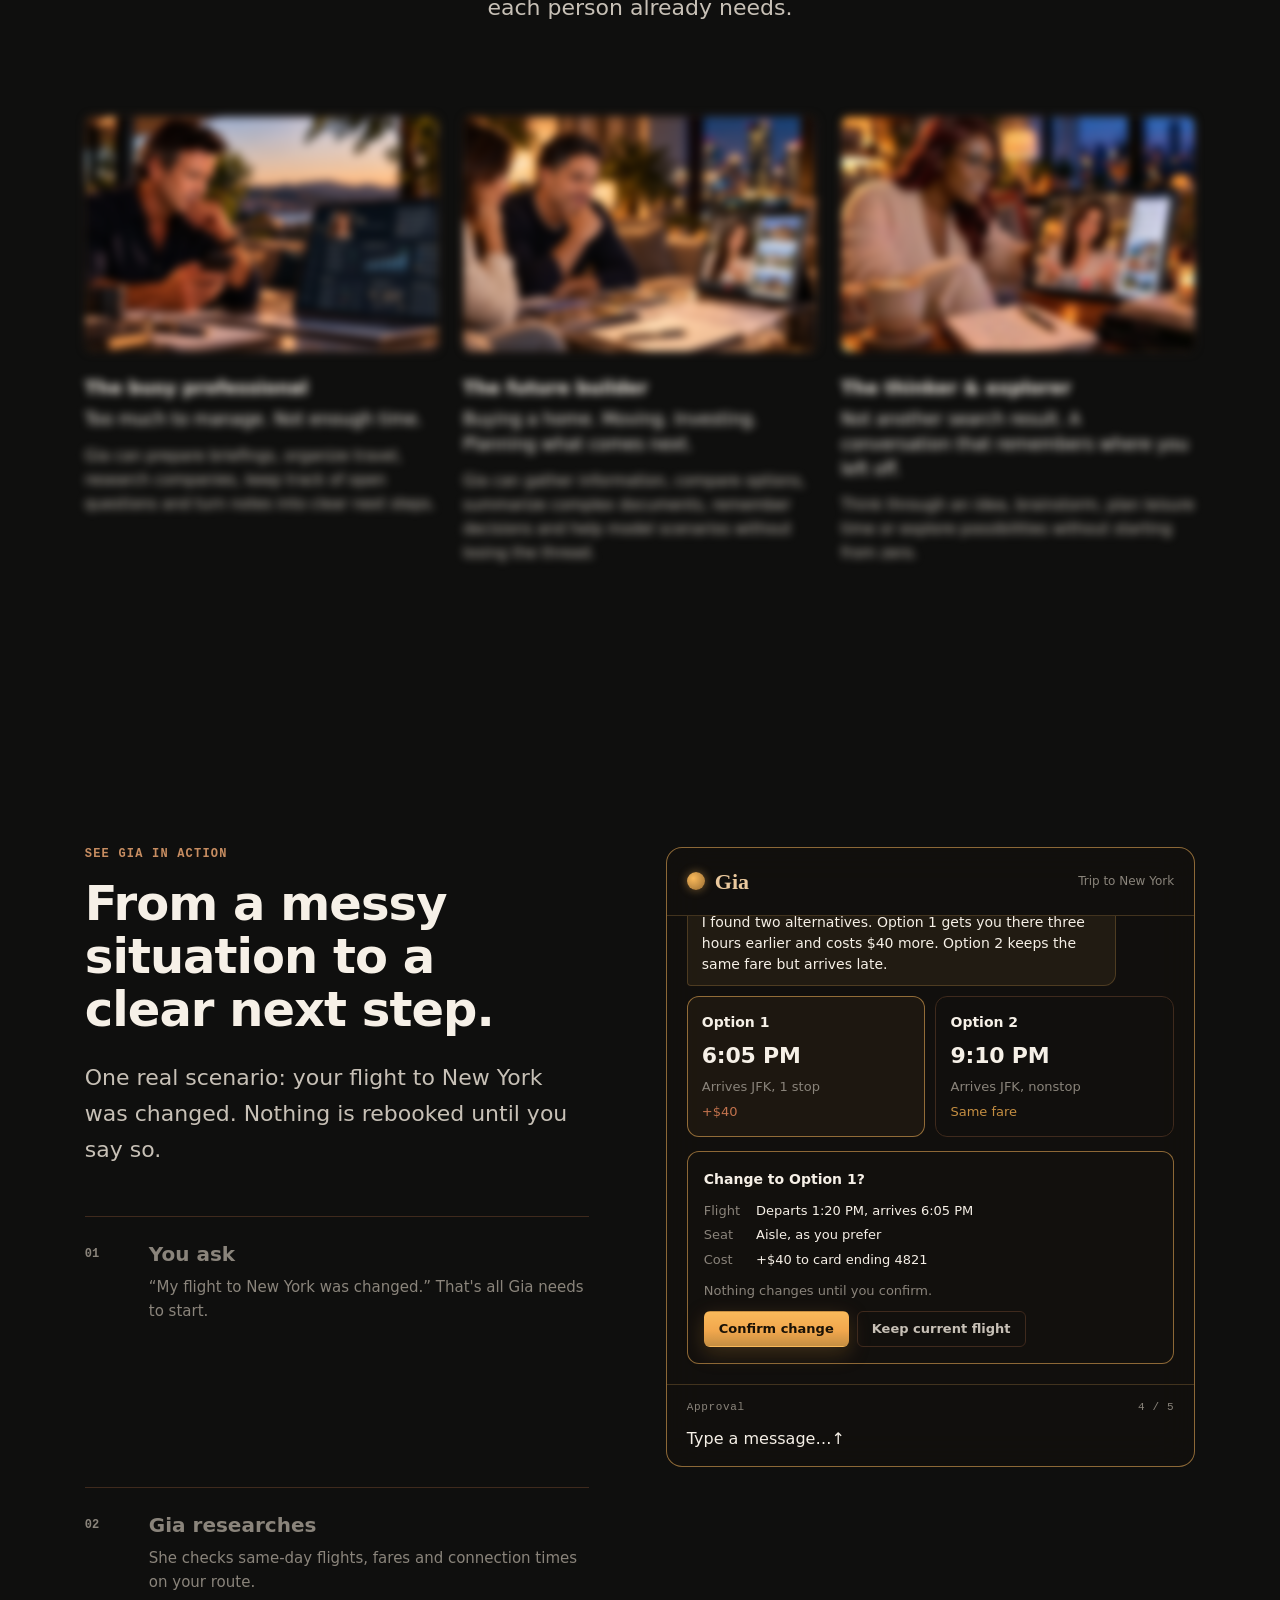
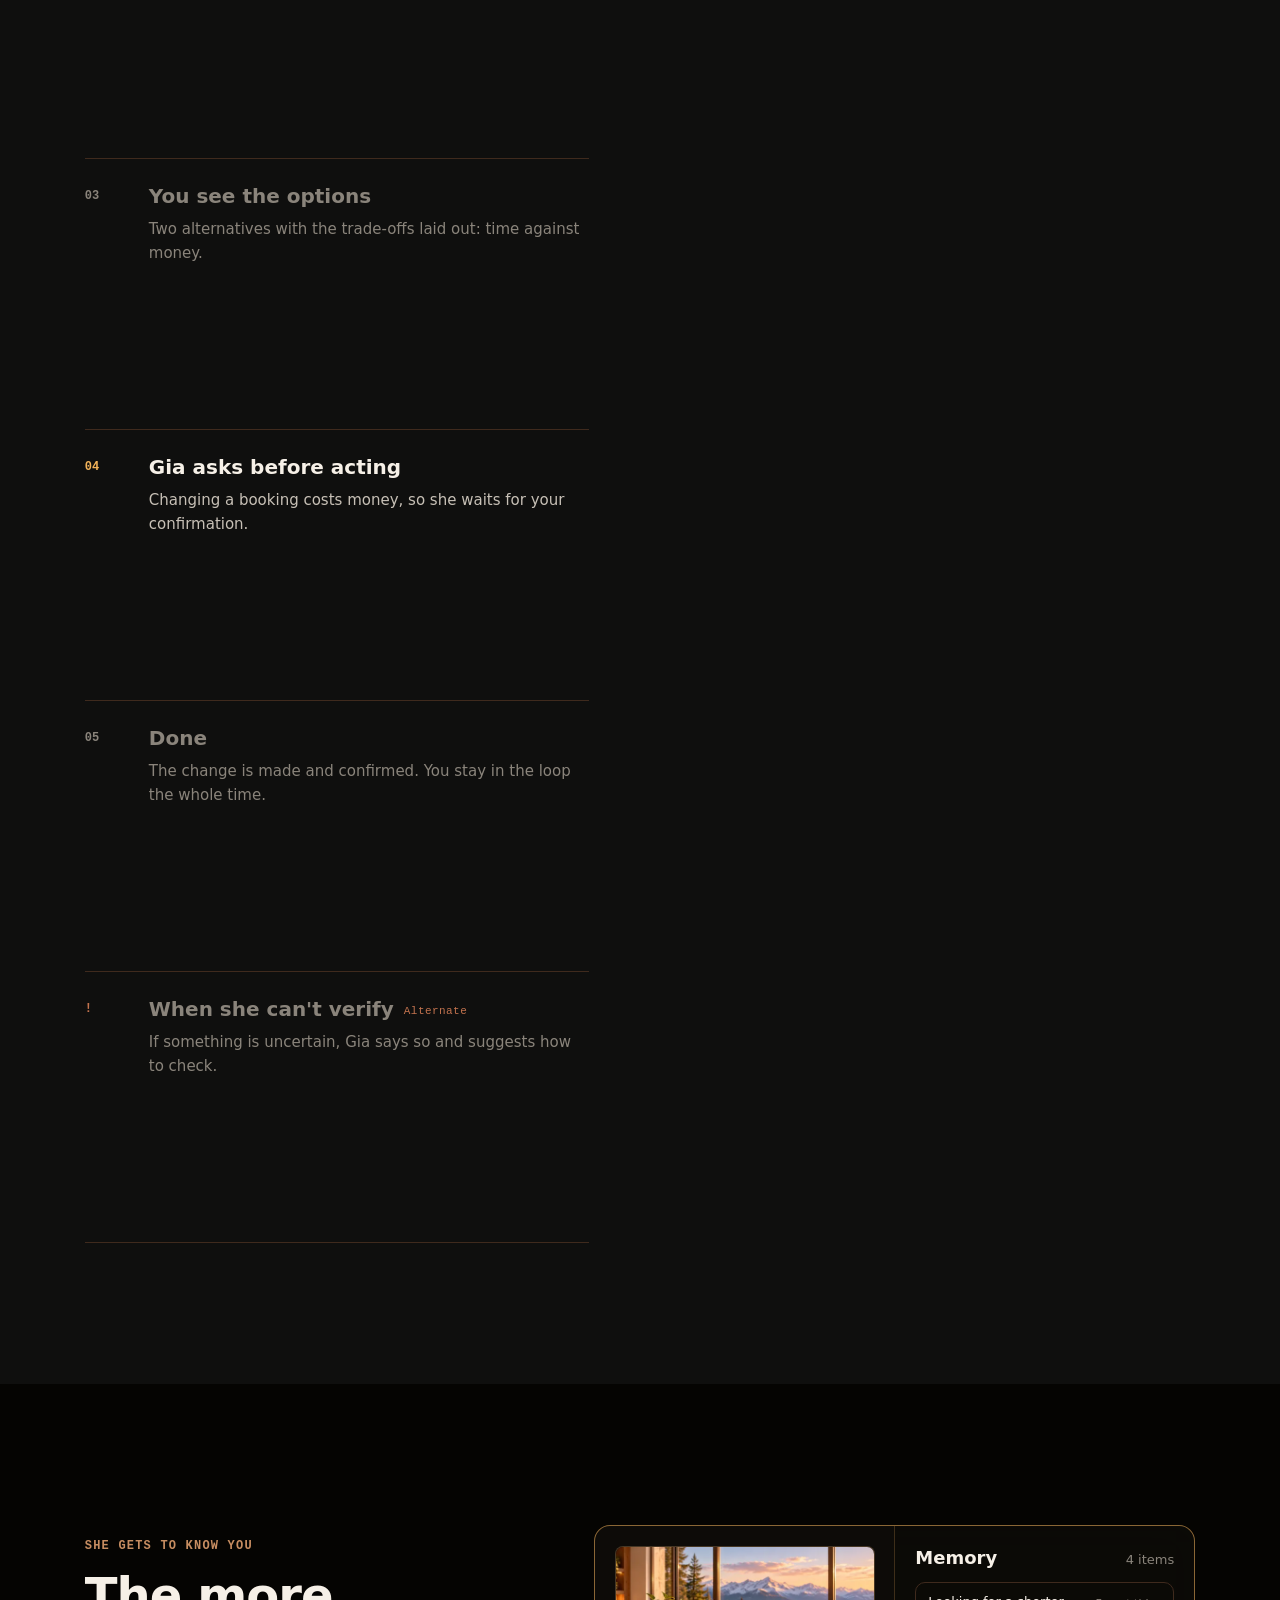
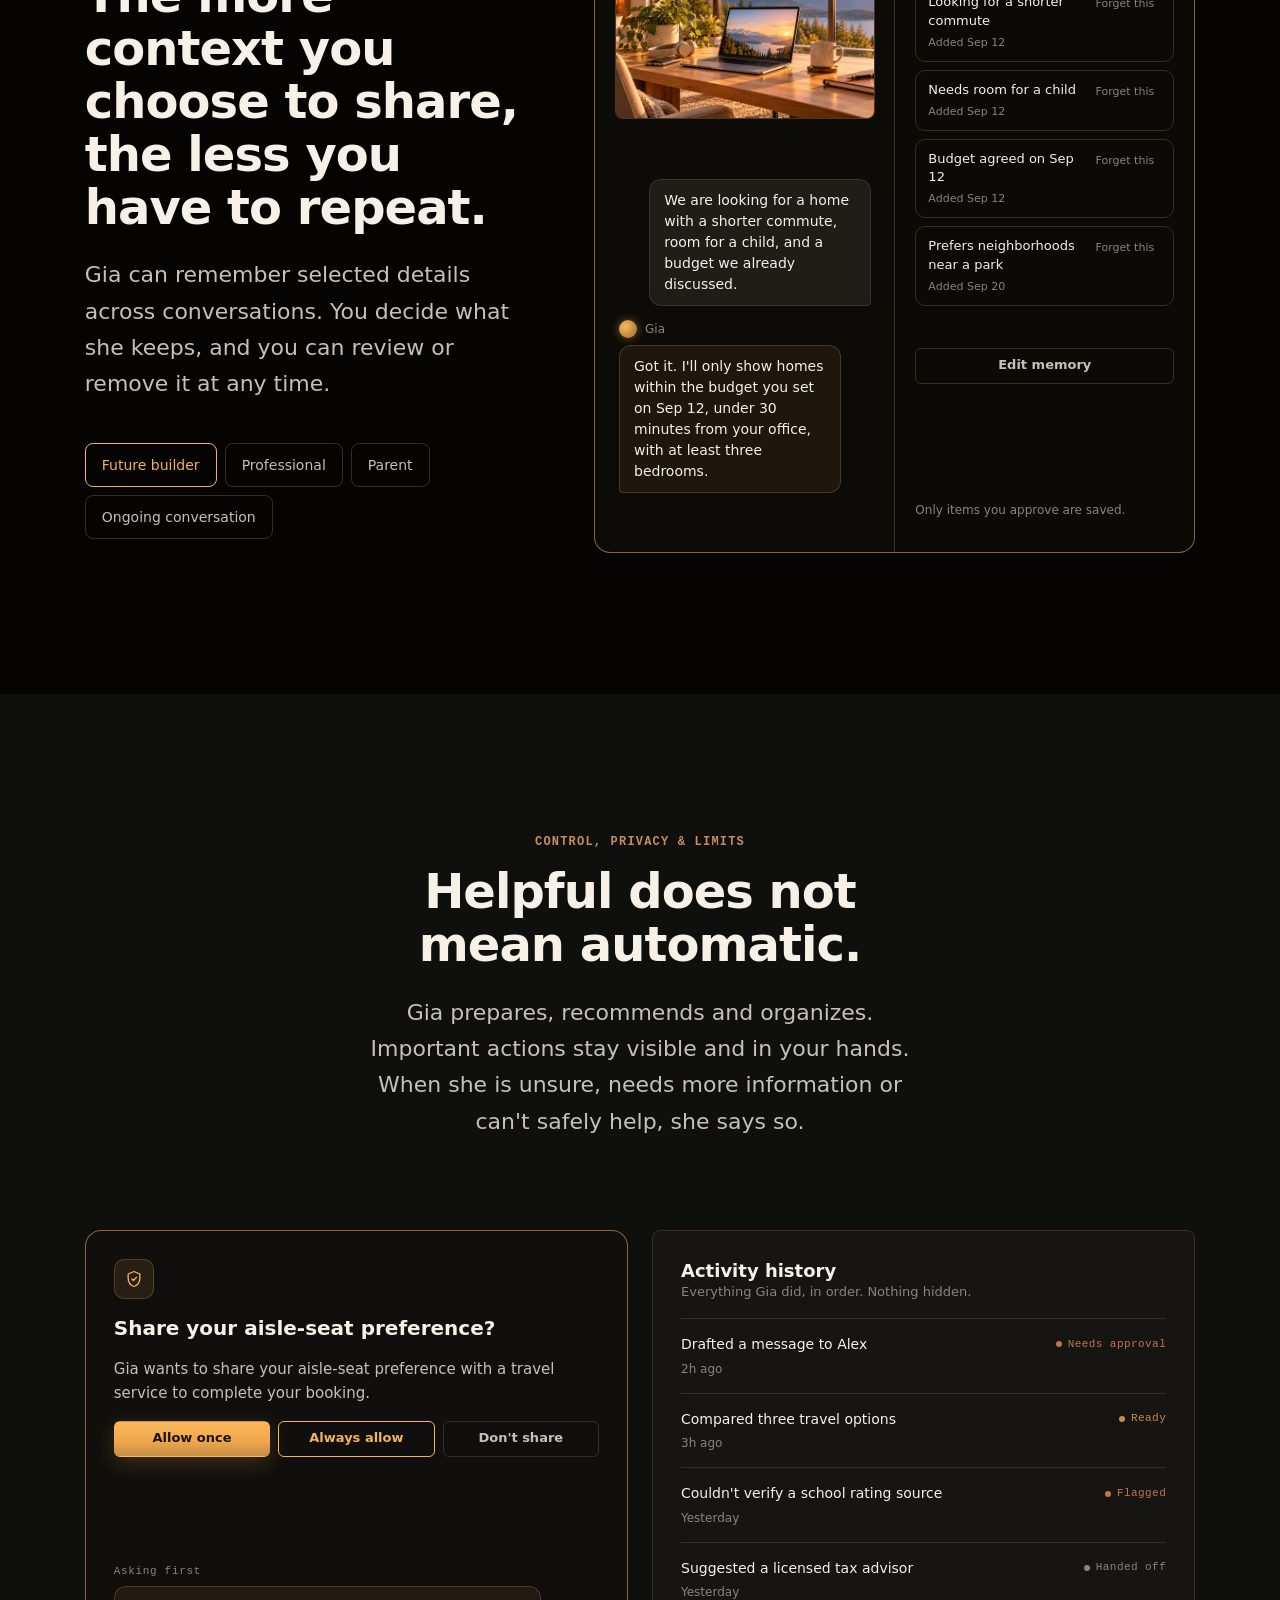
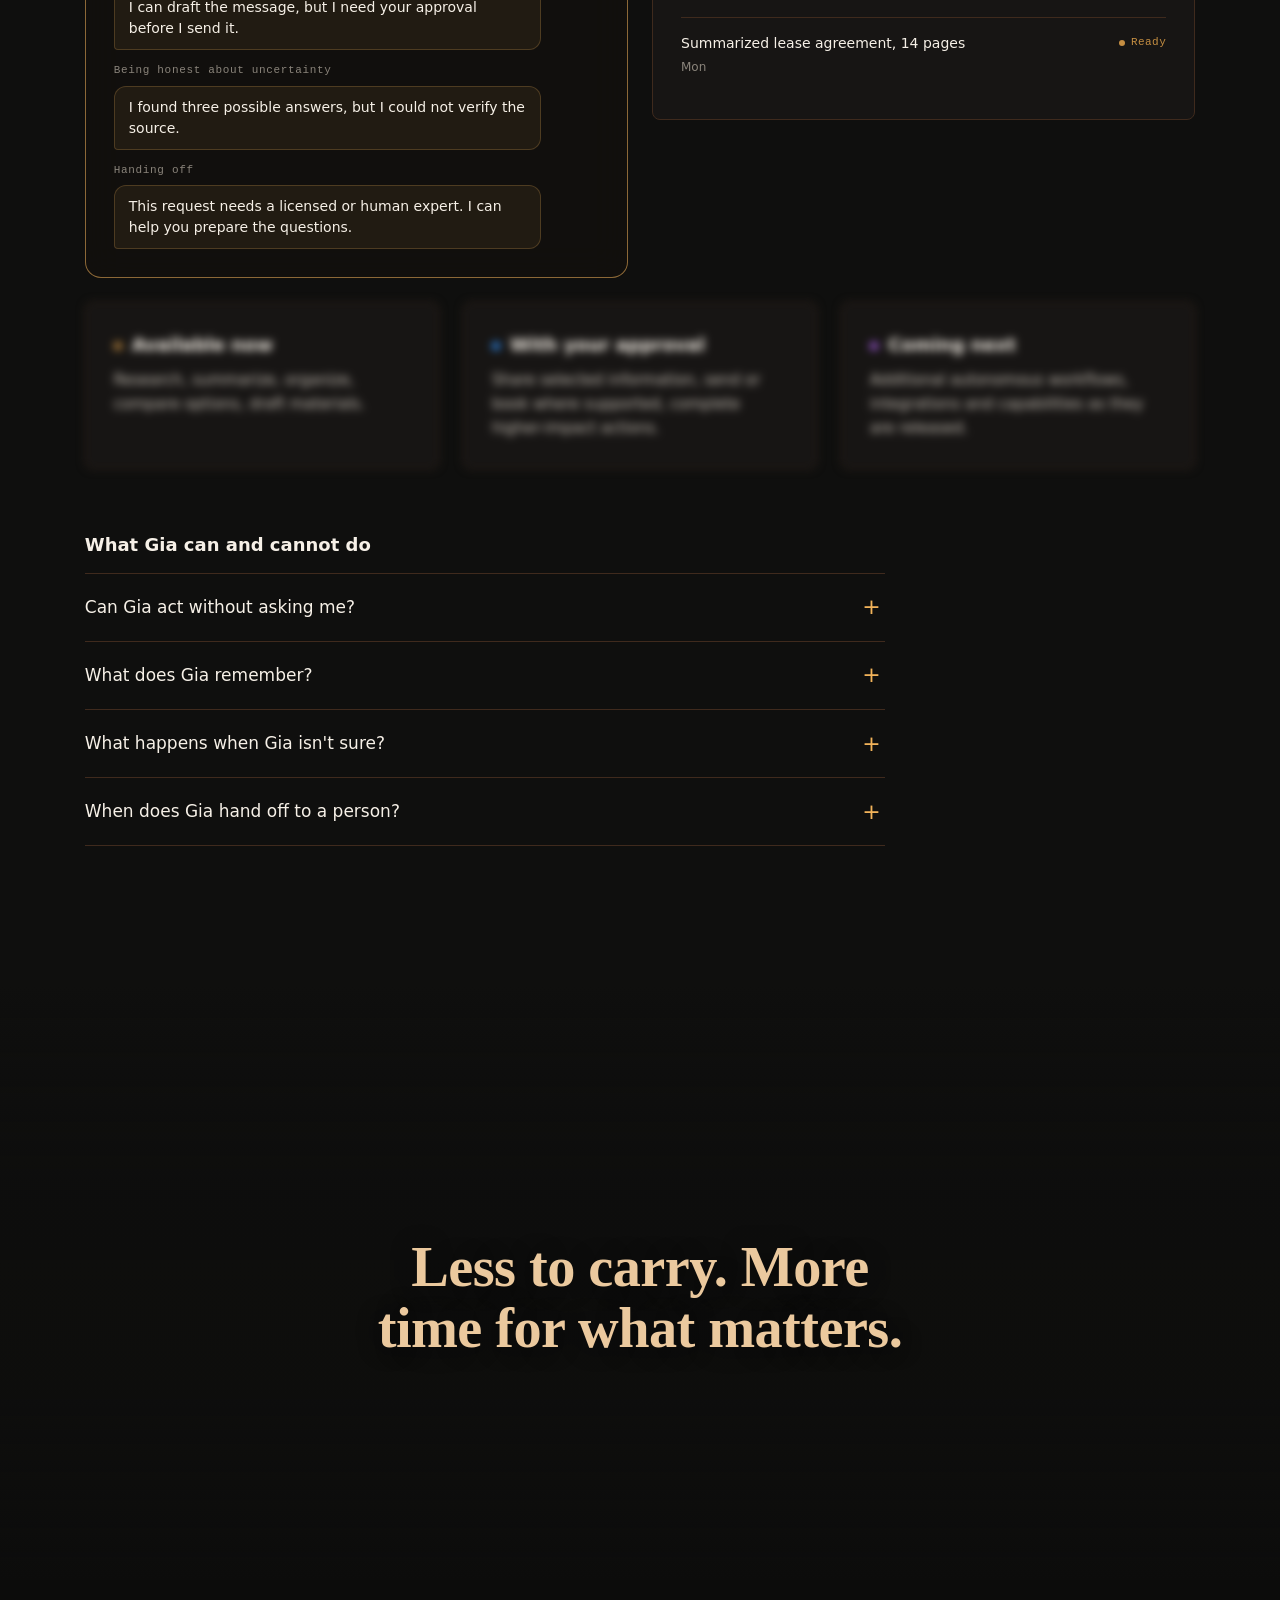
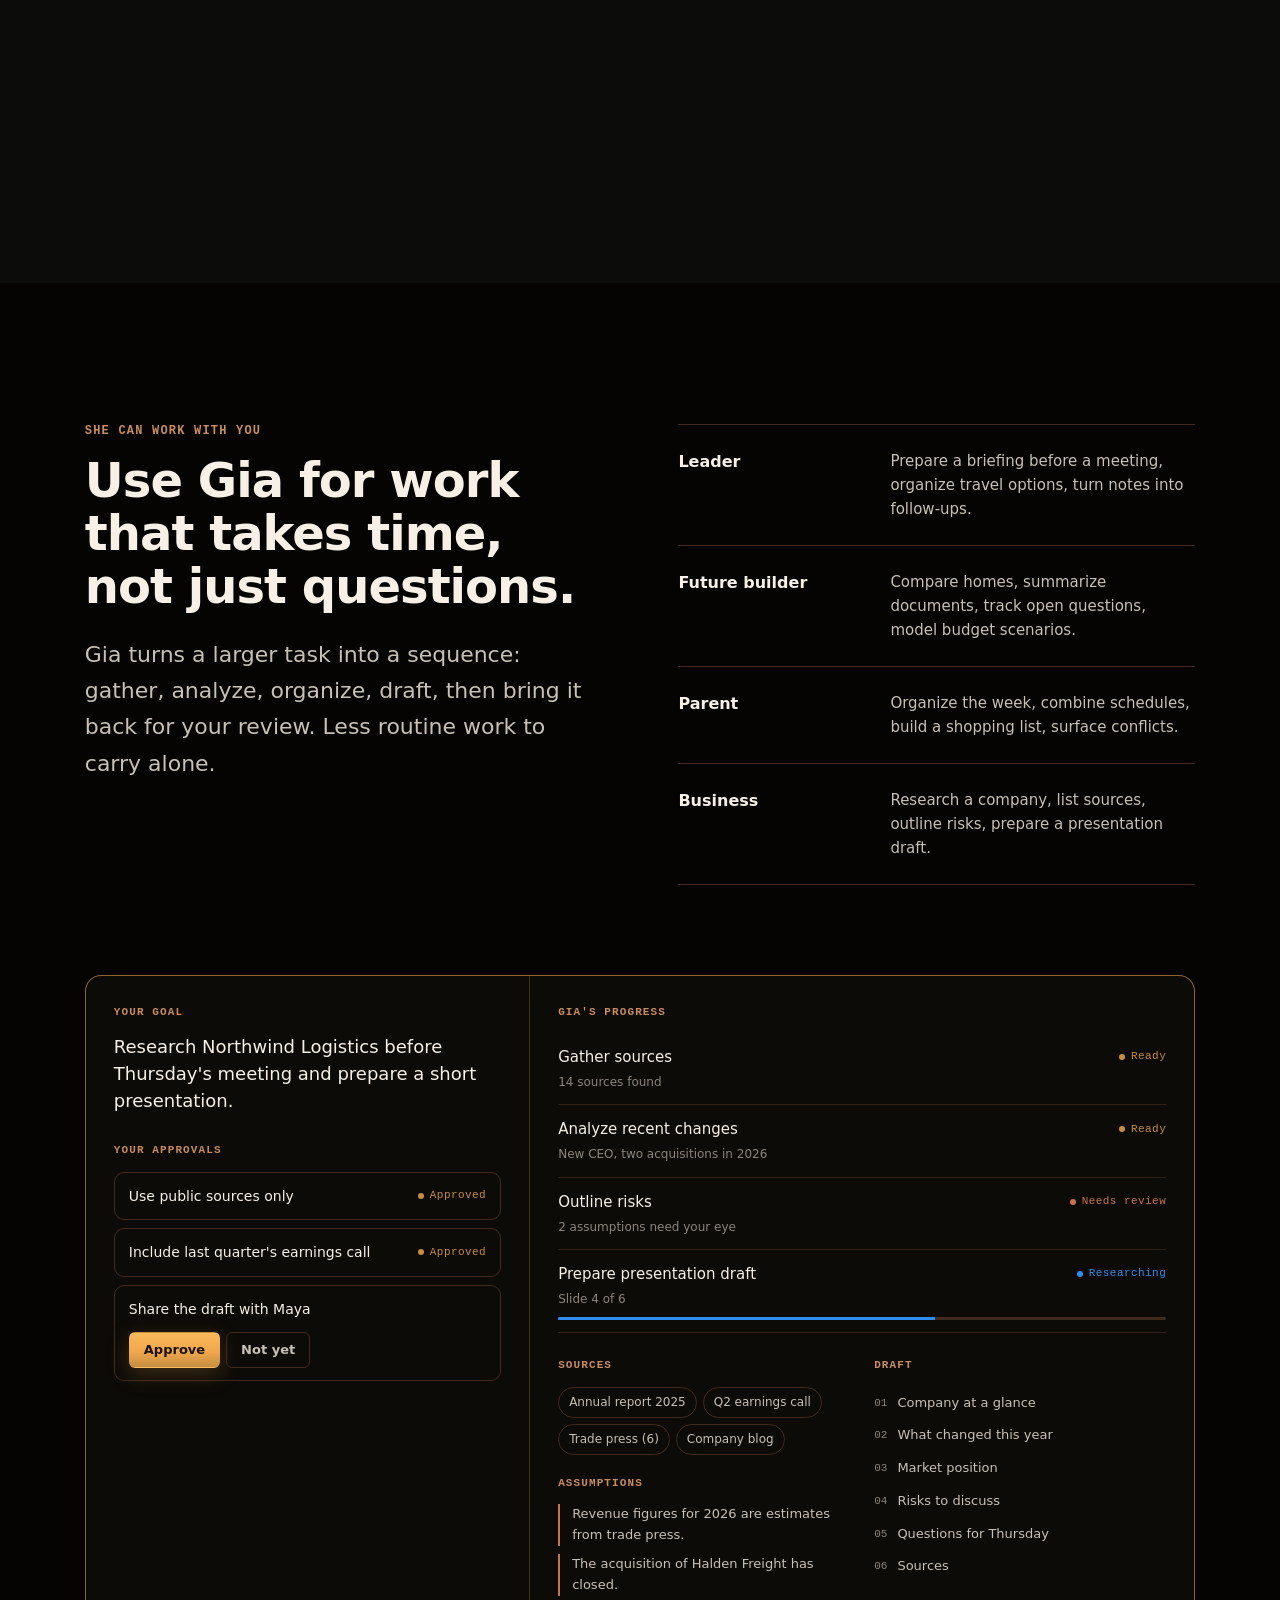
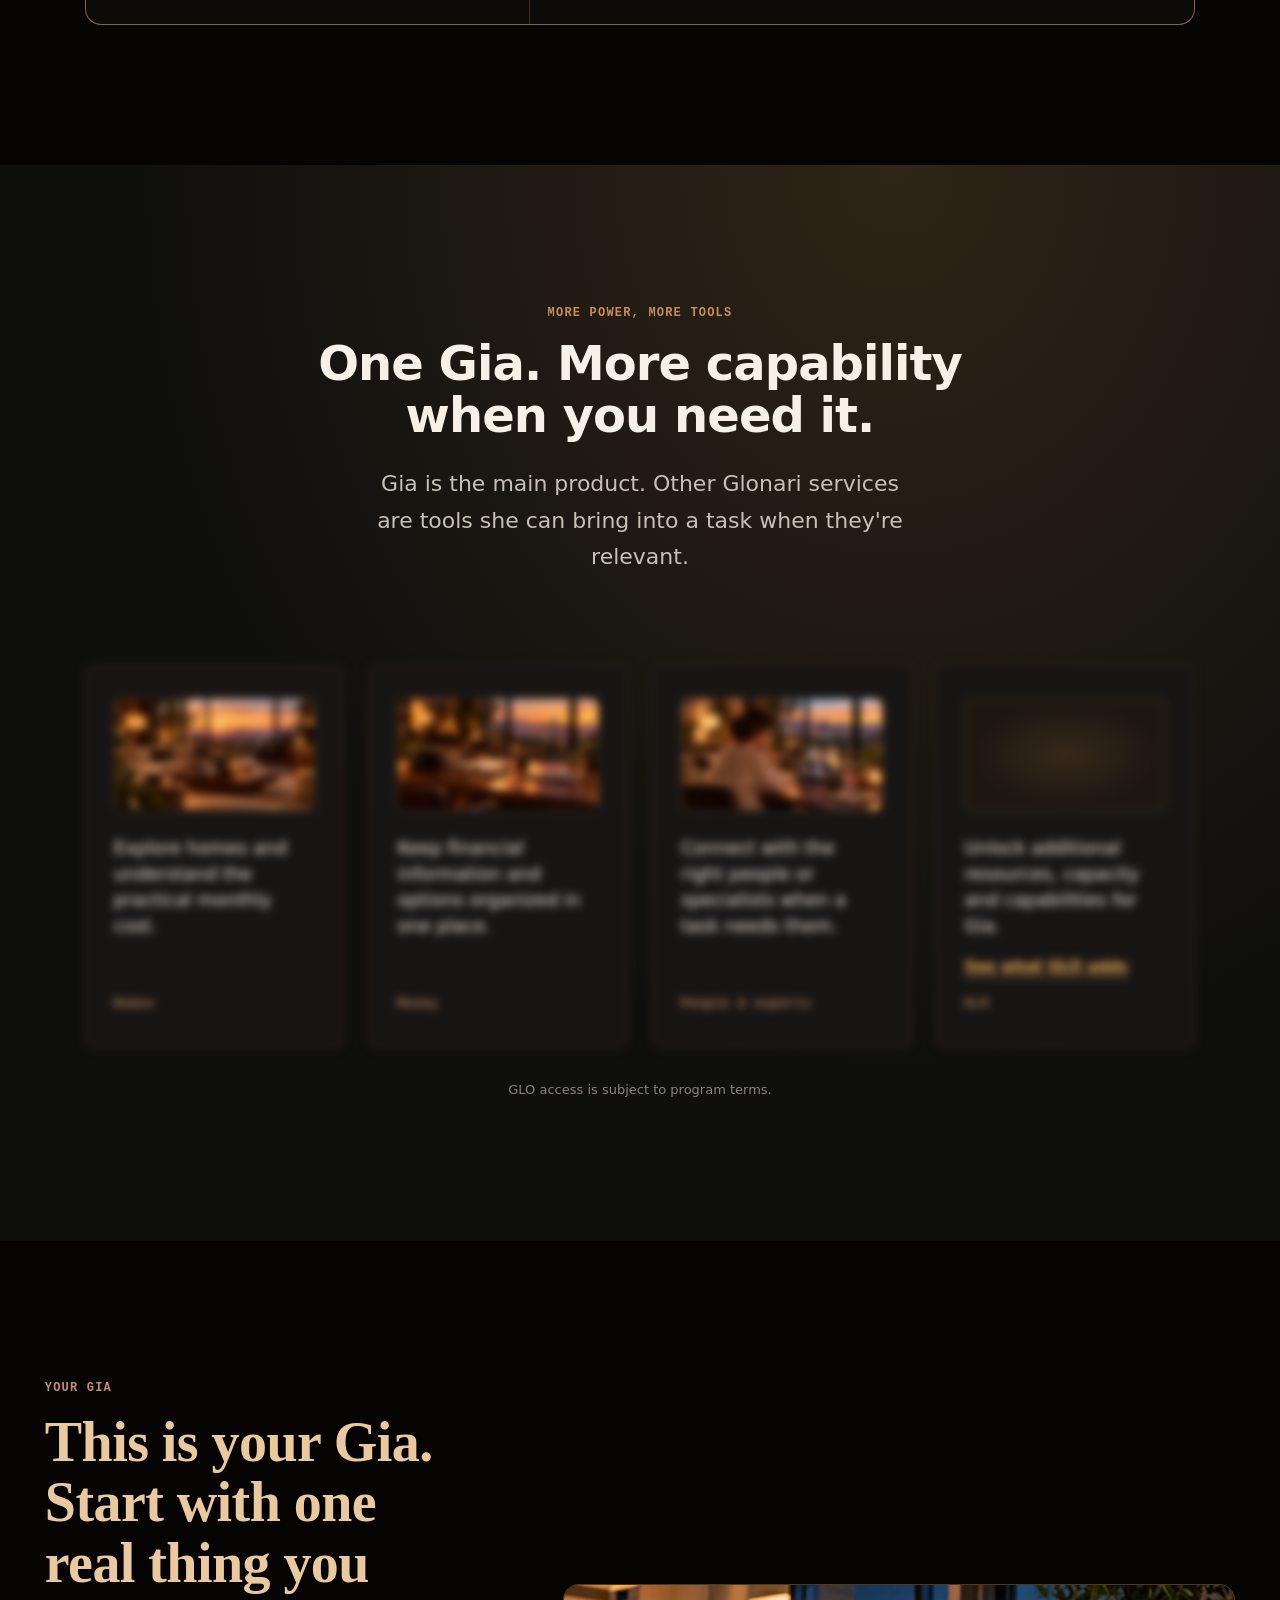
==== commit f8024581: "inserts" ====
--- a/index.html
+++ b/index.html
@@ -404,6 +404,19 @@
   </div>
 </section>
 
+<!-- VISTA: photo breather (not in the section menu) -->
+<section class="vista" id="vista-work" data-nav="control" style="--vista-from: var(--gp-bg)">
+  <picture class="vista__media" data-vista>
+    <source type="image/webp" data-srcset="assets/images/vista-meet-gia-800.webp 800w, assets/images/vista-meet-gia-1600.webp 1600w, assets/images/vista-meet-gia-2400.webp 2400w" sizes="(max-aspect-ratio: 16/9) 178vh, 100vw">
+    <img data-src="assets/images/vista-meet-gia-1600.jpg" data-srcset="assets/images/vista-meet-gia-800.jpg 800w, assets/images/vista-meet-gia-1600.jpg 1600w, assets/images/vista-meet-gia-2400.jpg 2400w" sizes="(max-aspect-ratio: 16/9) 178vh, 100vw" width="2400" height="1350" alt="" loading="lazy" decoding="async">
+  </picture>
+  <noscript><picture class="vista__media">
+    <source type="image/webp" srcset="assets/images/vista-meet-gia-800.webp 800w, assets/images/vista-meet-gia-1600.webp 1600w, assets/images/vista-meet-gia-2400.webp 2400w" sizes="(max-aspect-ratio: 16/9) 178vh, 100vw">
+    <img src="assets/images/vista-meet-gia-1600.jpg" srcset="assets/images/vista-meet-gia-800.jpg 800w, assets/images/vista-meet-gia-1600.jpg 1600w, assets/images/vista-meet-gia-2400.jpg 2400w" sizes="(max-aspect-ratio: 16/9) 178vh, 100vw" width="2400" height="1350" alt="" loading="lazy" decoding="async">
+  </picture></noscript>
+  <p class="vista__line reveal">Less to carry. More time for what matters.</p>
+</section>
+
 <!-- 07 WORK -->
 <section class="section section--deep" id="work" aria-labelledby="work-title">
   <div class="container">
--- a/css/components.css
+++ b/css/components.css
@@ -464,6 +464,40 @@
 .notice__list li::before { content: ""; position: absolute; left: 0; top: .75em; width: 8px; height: 1px; background: var(--gp-gold-mid); }
 @media (max-width: 560px) { .notice { padding: 24px; } }
 
+/* ===== Vista: full-width photo breather between two sections (DS 7.5) =====
+   The band clips (clip-path) a photo fixed to the viewport, so the photo stays still while the section above
+   slides up off it and the next section covers it again; the photo never moves or scales. --vista-from is the
+   color of the section above (default --gp-black), --vista-tint the even darkening (raise it on one band only if
+   its line falls below 3:1). Gradient and tint keep the champagne line at 3:1 or more against the brightest pixel
+   behind it (1440x900 and 390x844); the lower third of the photo stays untouched. js/components.js sets the photo's srcset about one viewport ahead (data-srcset);
+   a <noscript> copy shows it without JS. Reduced motion: an ordinary static photo inside the band. */
+.vista {
+  --vista-from: var(--gp-black); --vista-tint: .15;
+  position: relative; height: 100vh; clip-path: inset(0);
+  display: grid; align-content: start; justify-items: center; background: var(--vista-from);
+}
+.vista__media img { position: fixed; inset: 0; width: 100%; height: 100lvh; object-fit: cover; object-position: 50% 50%; }
+/* At a fractional scroll offset the clip of the fixed photo rounds outward while the overlay rounds inward, so one
+   bright row of the photo would show at the band's edge. The band overlaps both neighbours by 2px and they paint
+   over it, each with its own background color set explicitly (plain sections are otherwise transparent). */
+.vista { margin-block: -2px; }
+.section:has(+ .vista), .vista + .section { z-index: 1; background-color: var(--section-bg, var(--gp-bg)); }
+.vista::after {
+  content: ""; position: absolute; inset: 0; pointer-events: none;
+  background:
+    linear-gradient(to bottom, var(--vista-from) 0%, color-mix(in srgb, var(--vista-from) 55%, transparent) 22%,
+      color-mix(in srgb, var(--vista-from) 50%, transparent) 46%, transparent 66%),
+    rgba(5, 4, 2, var(--vista-tint));
+}
+.vista__line {
+  position: relative; z-index: 1; margin: 0; padding: 28vh var(--page-pad) 0; max-width: 20ch; box-sizing: content-box;
+  font-family: var(--font-display); font-size: clamp(32px, 4.4vw, 62px); font-weight: 600; line-height: 1.08;
+  letter-spacing: -0.01em; color: var(--gp-champagne); text-align: center; text-wrap: balance;
+  text-shadow: 0 1px 24px rgba(0, 0, 0, .45);
+}
+@media (max-width: 768px) { .vista { height: 70vh; } .vista__line { padding-top: 22vh; } }
+@media (prefers-reduced-motion: reduce) { .vista__media img { position: absolute; height: 100%; } }
+
 /* ===== Quiet effects (DS 10.1), switched on by js/components.js =====
    Every hiding start state needs a class the script adds (.stagger-on, .draw-on) and sits inside
    prefers-reduced-motion: no-preference, so without JS or under reduced motion the final state shows. */
